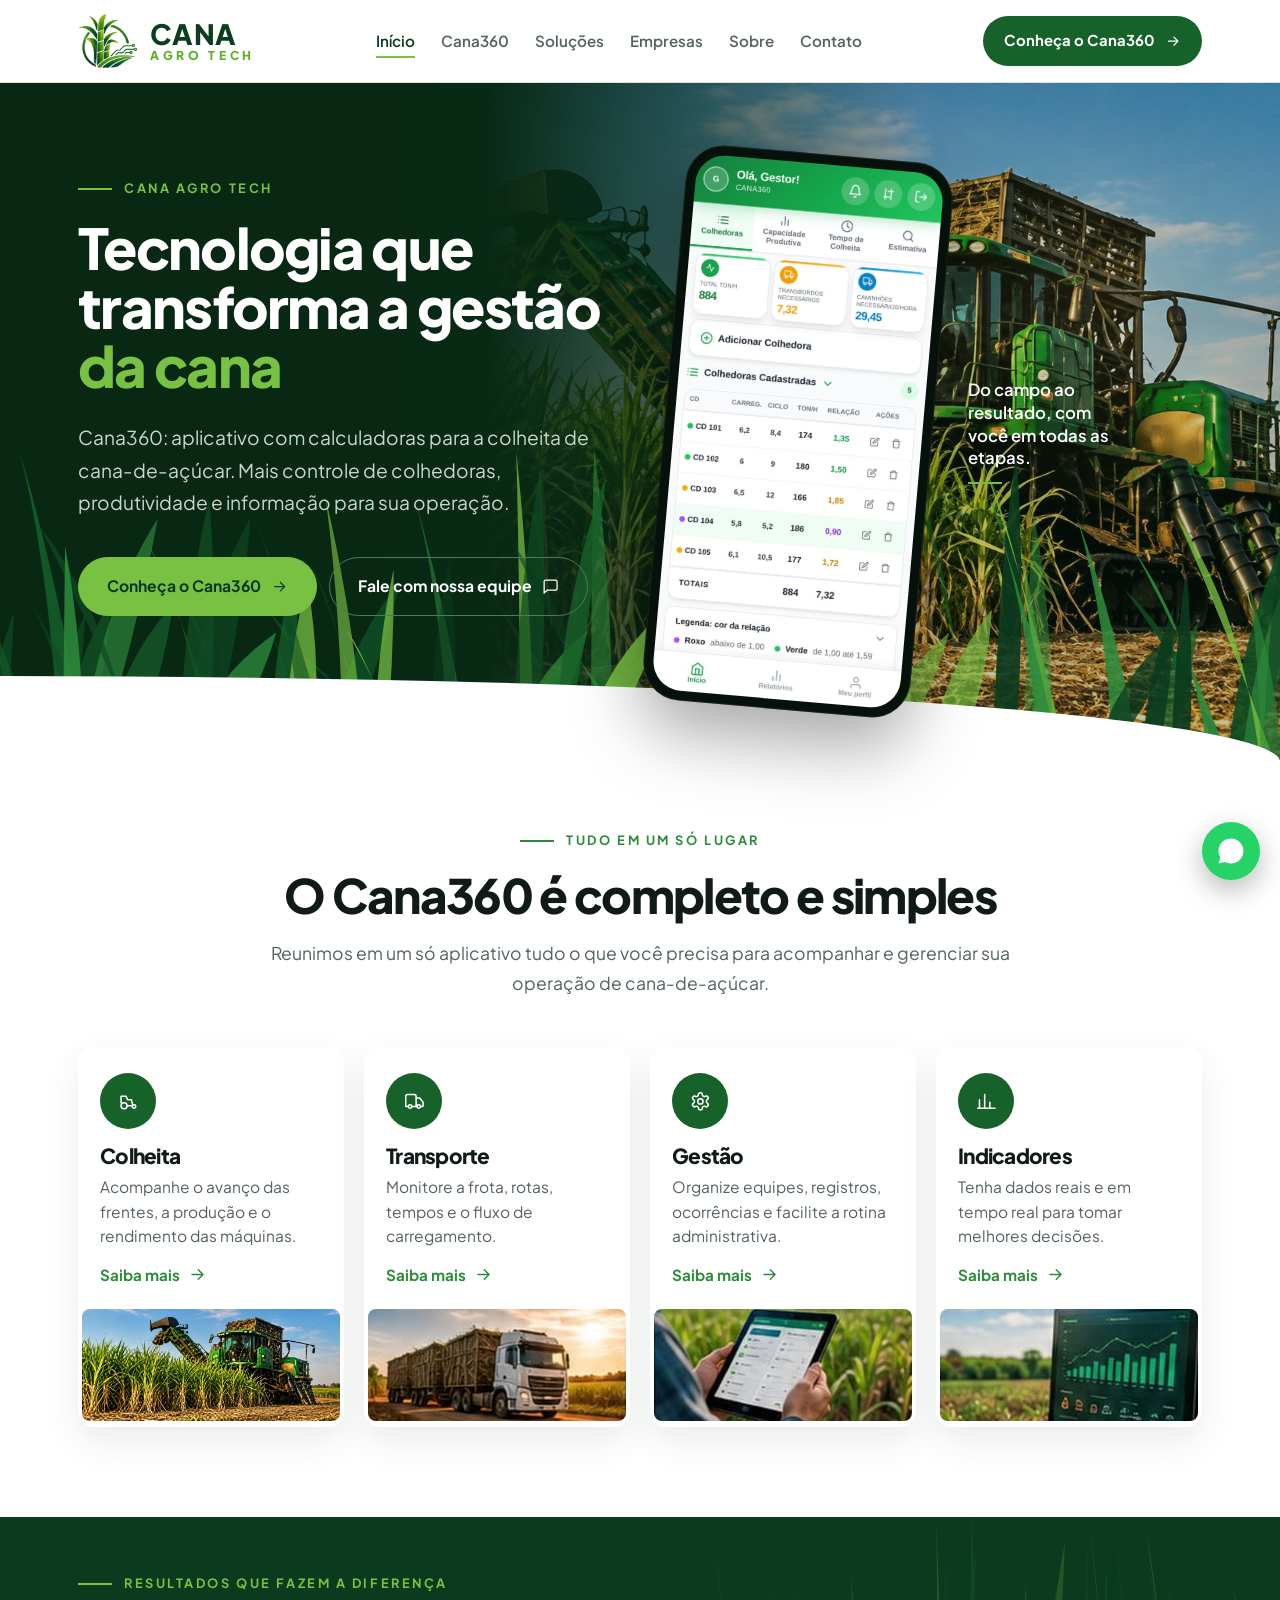
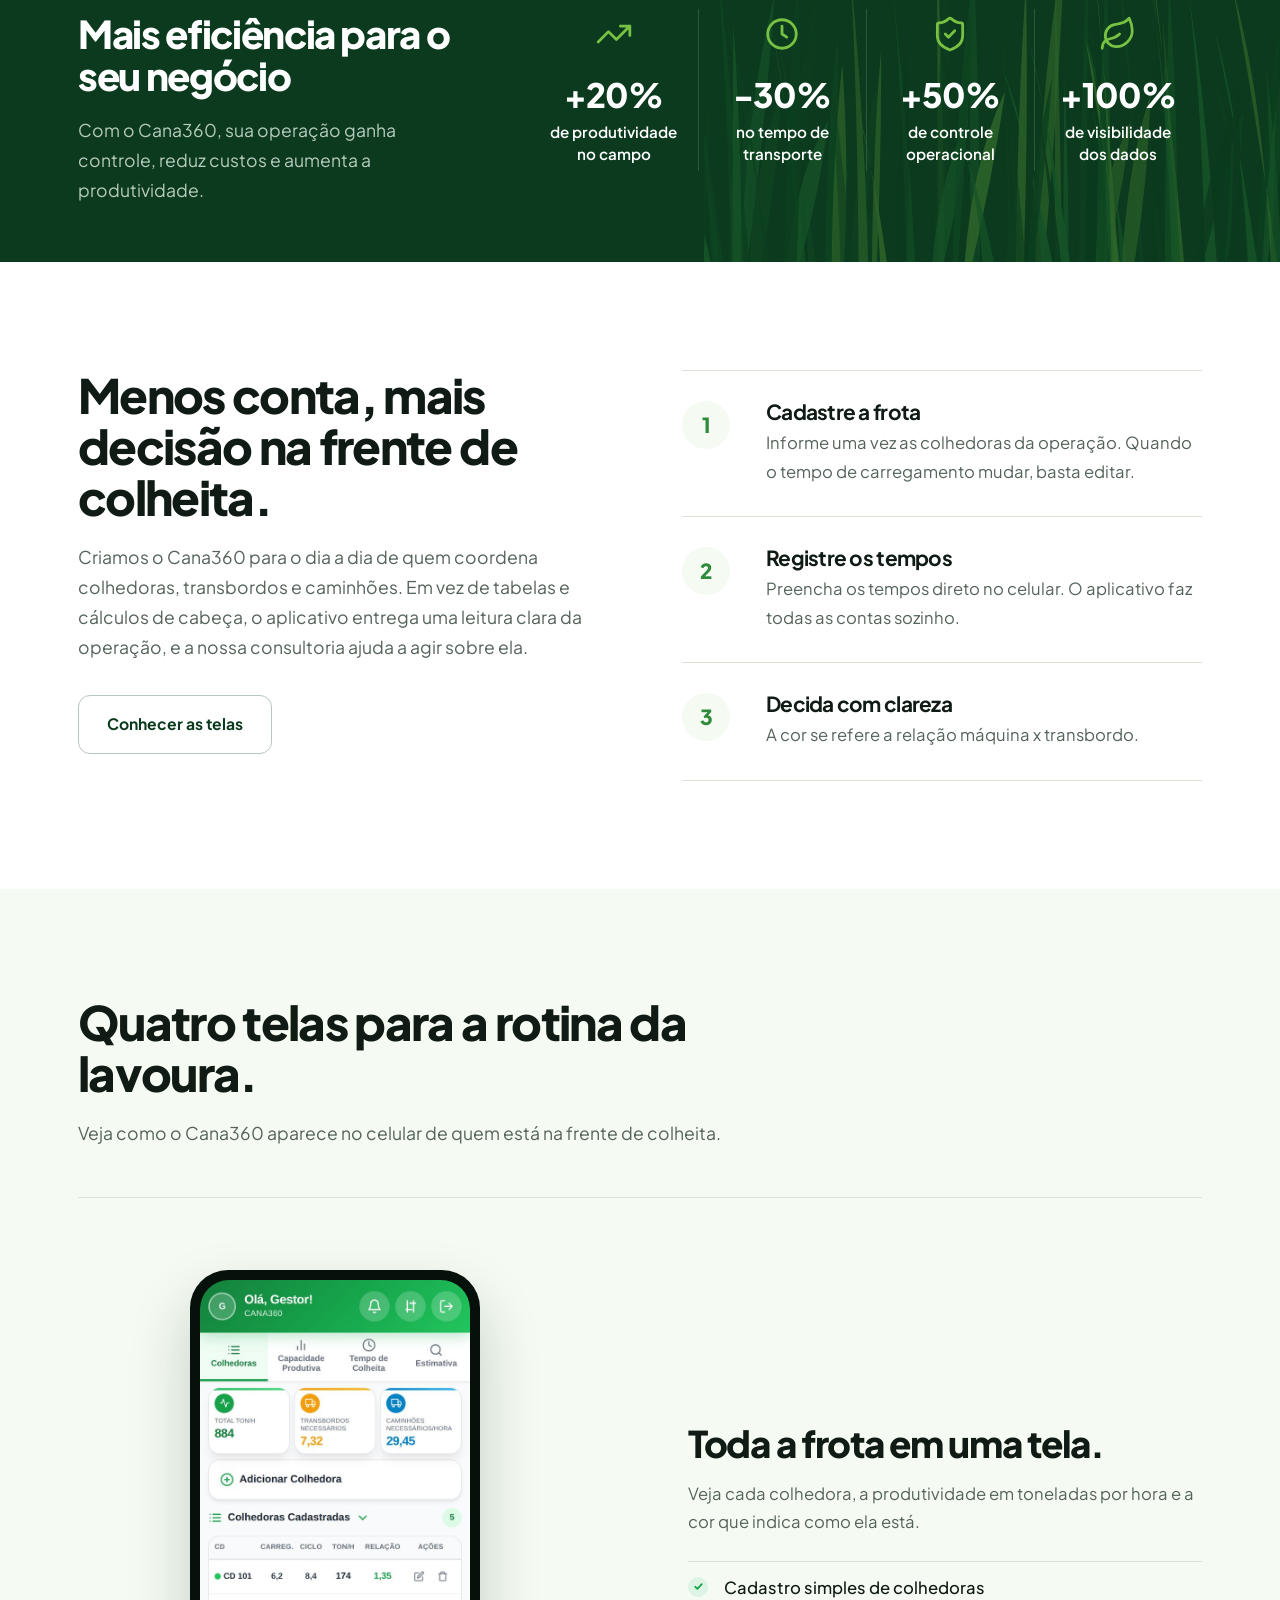
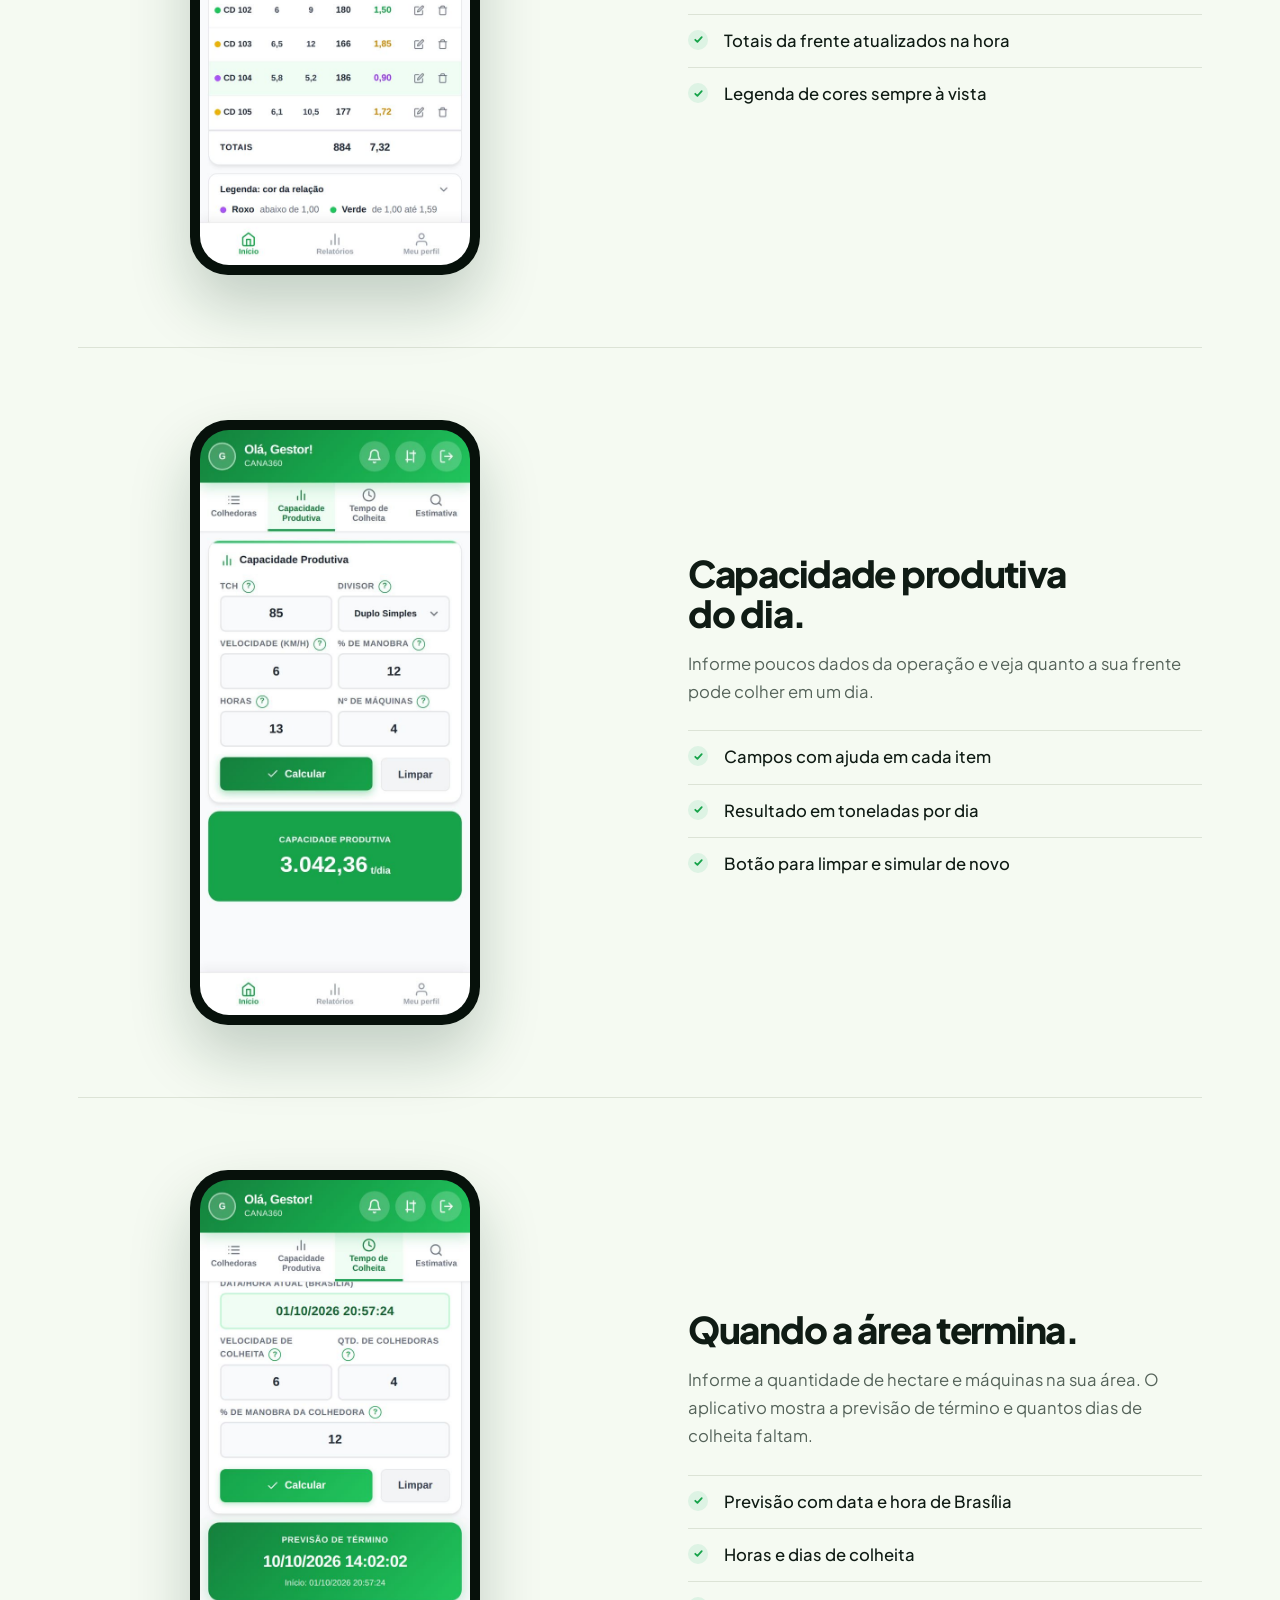
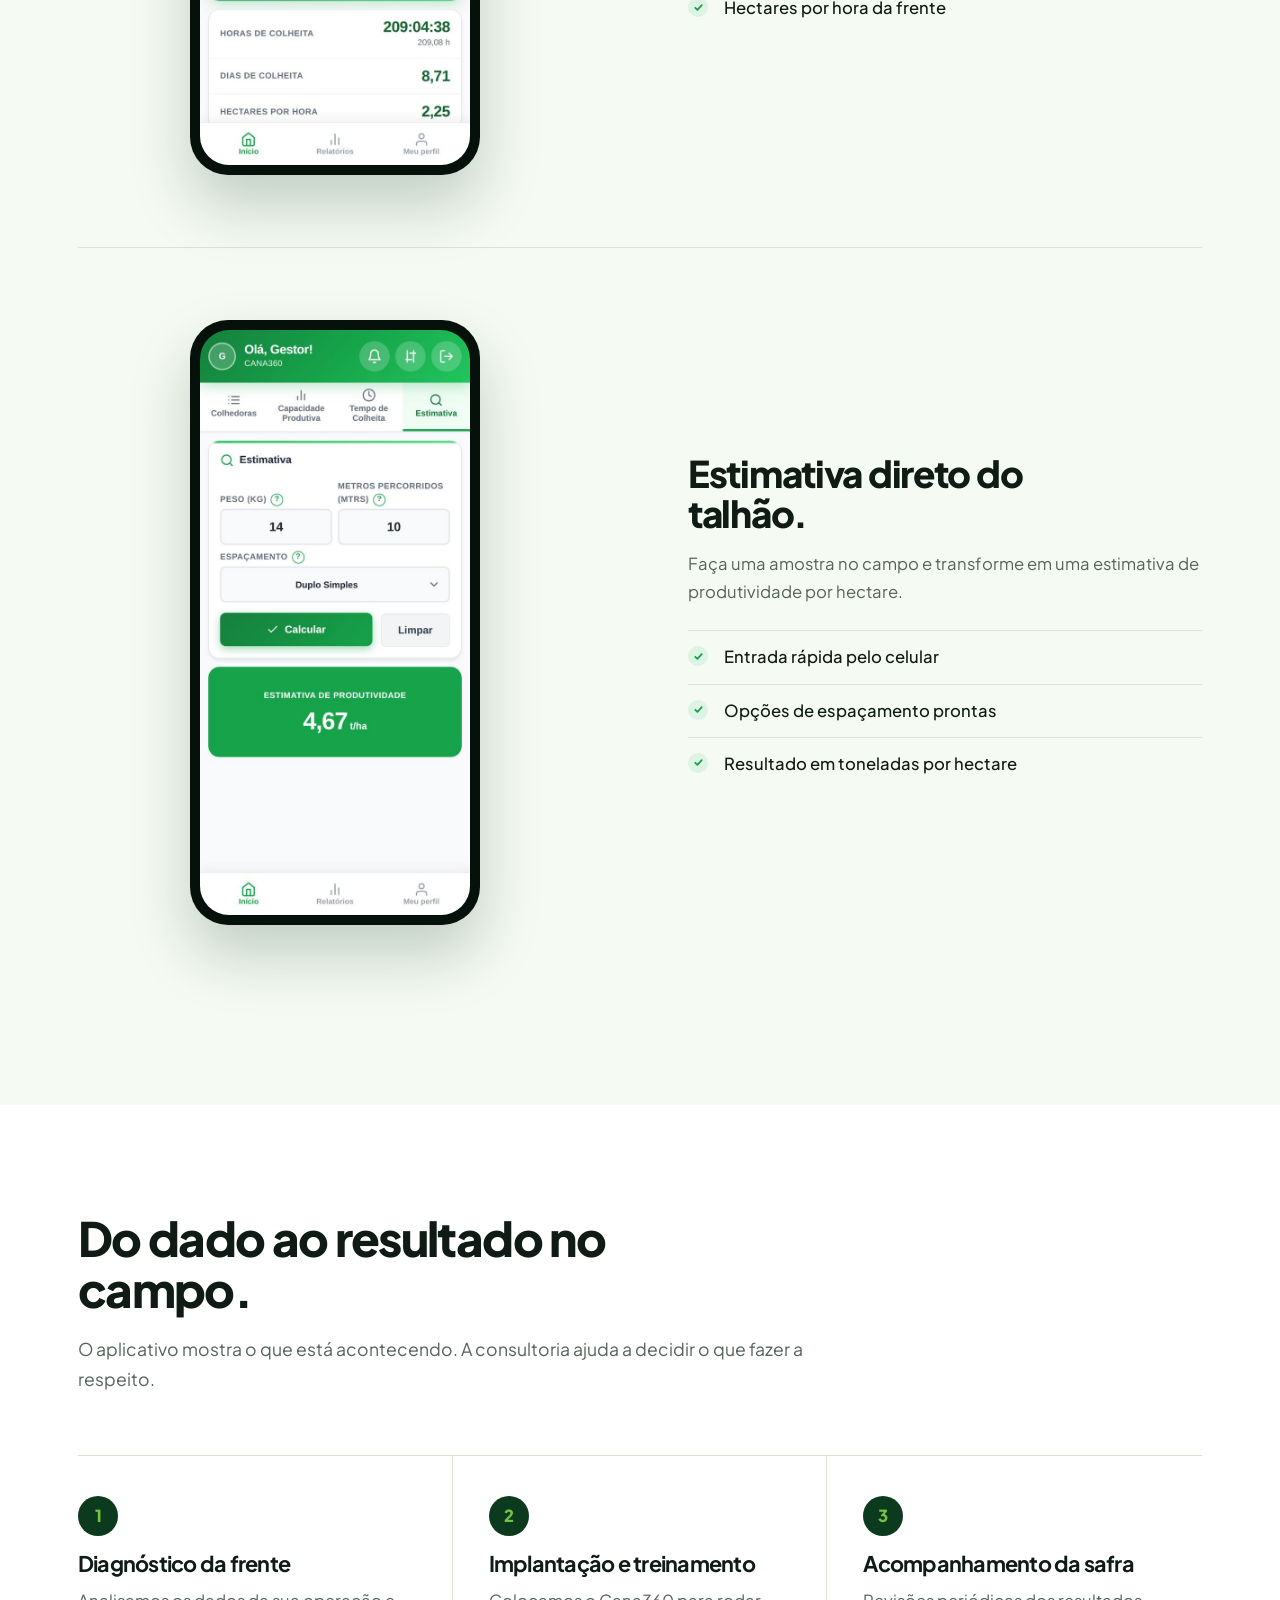
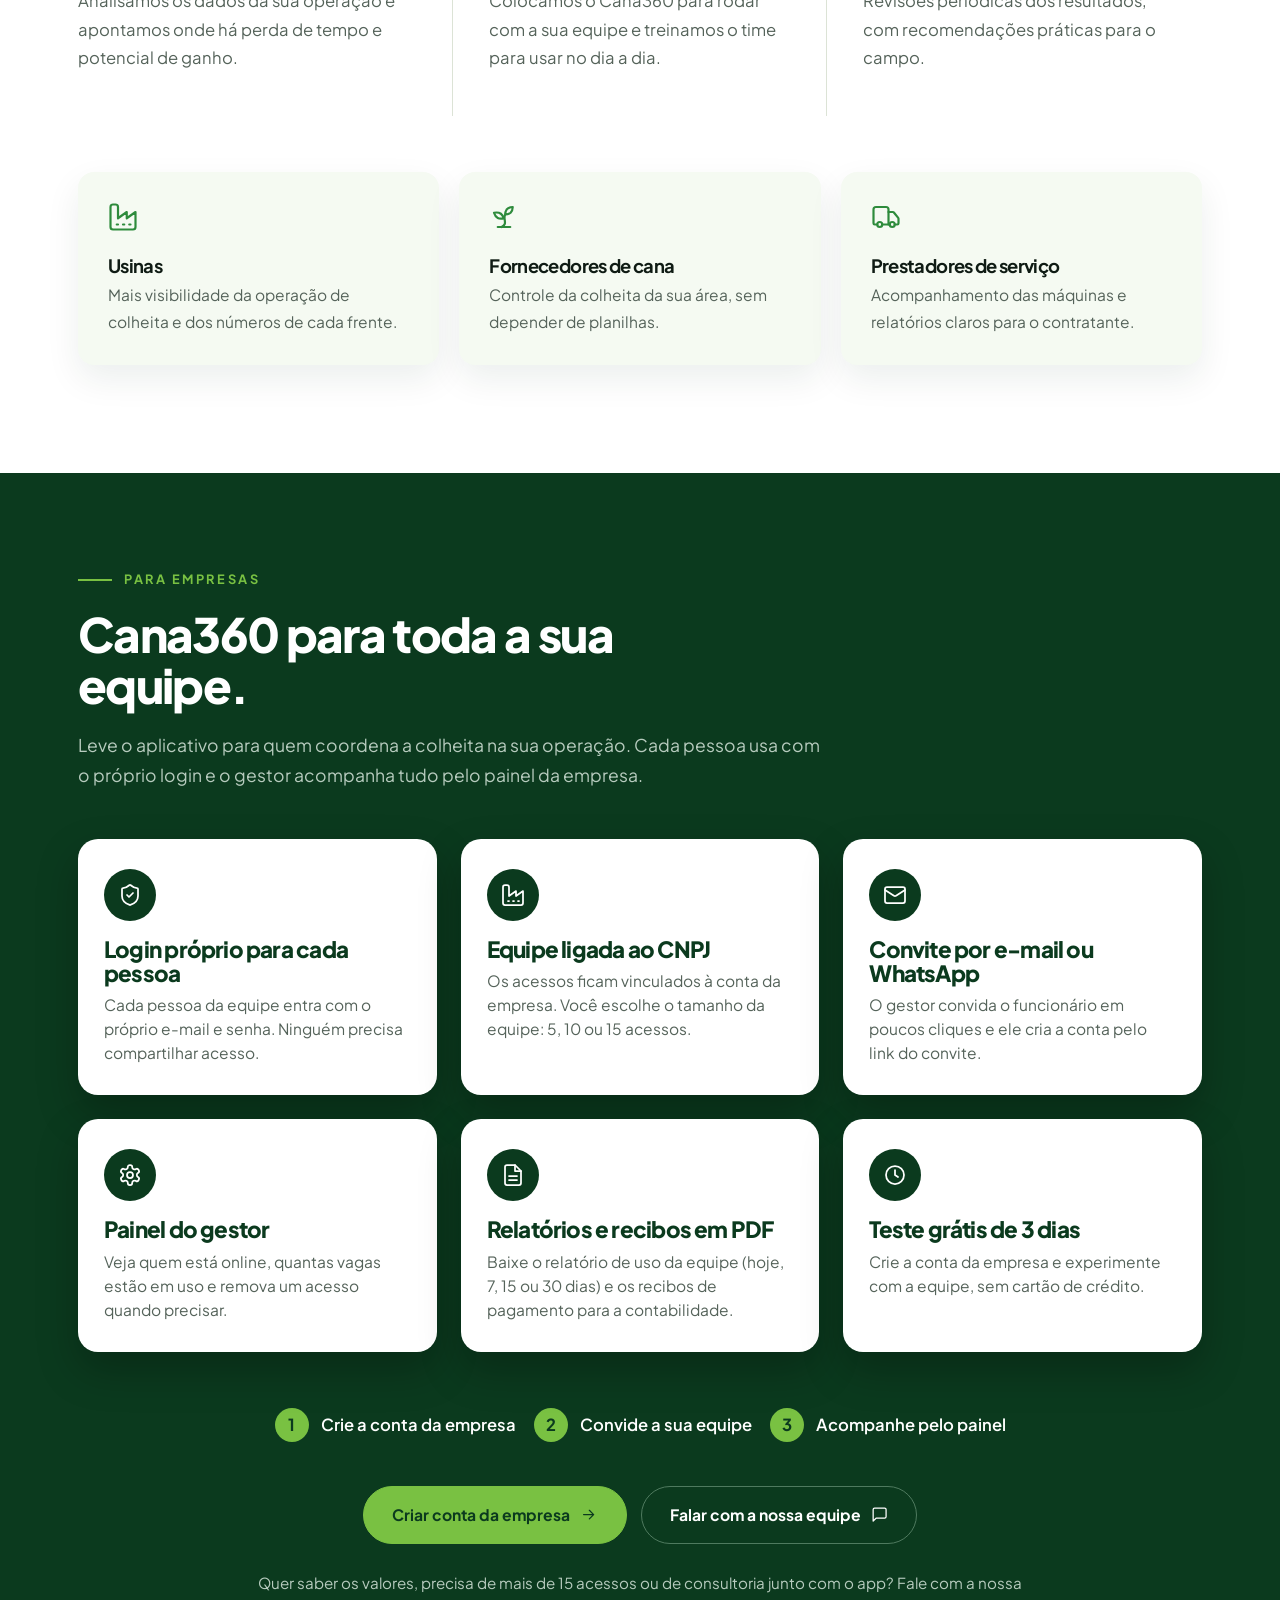
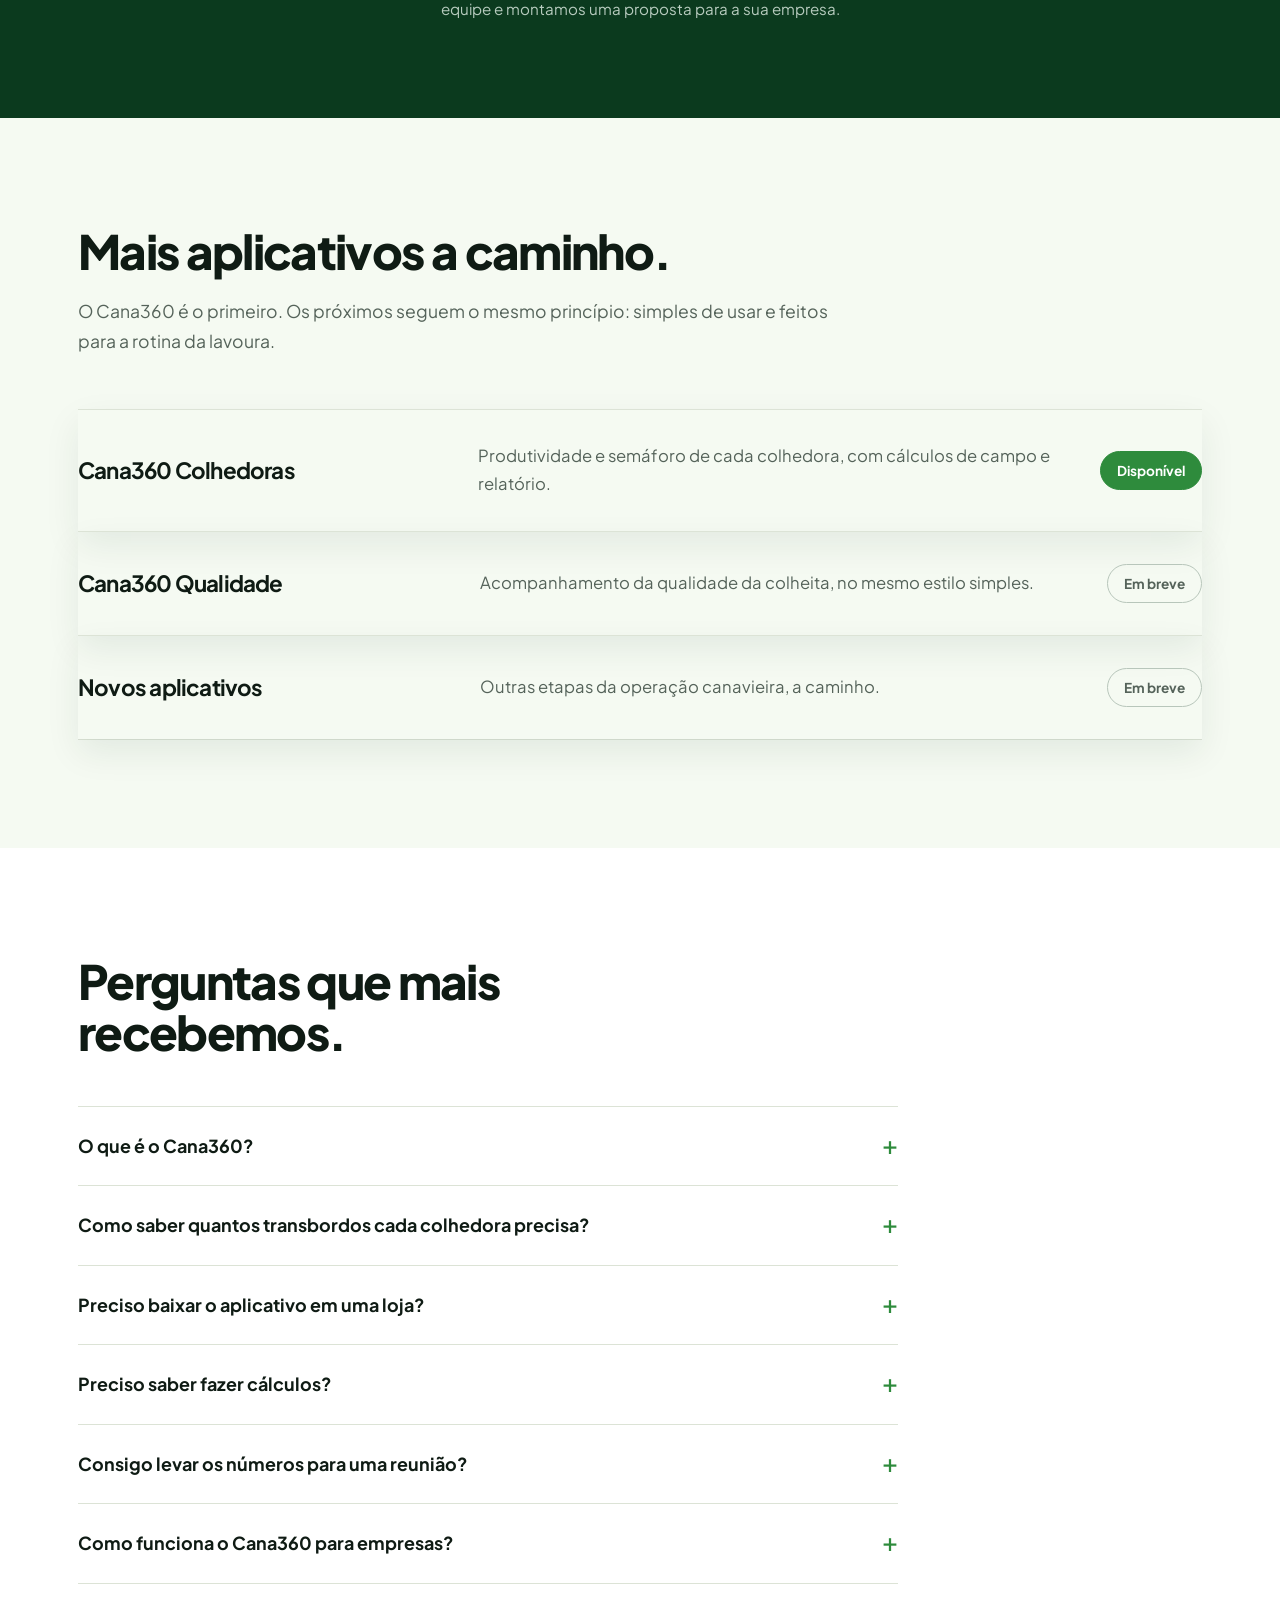
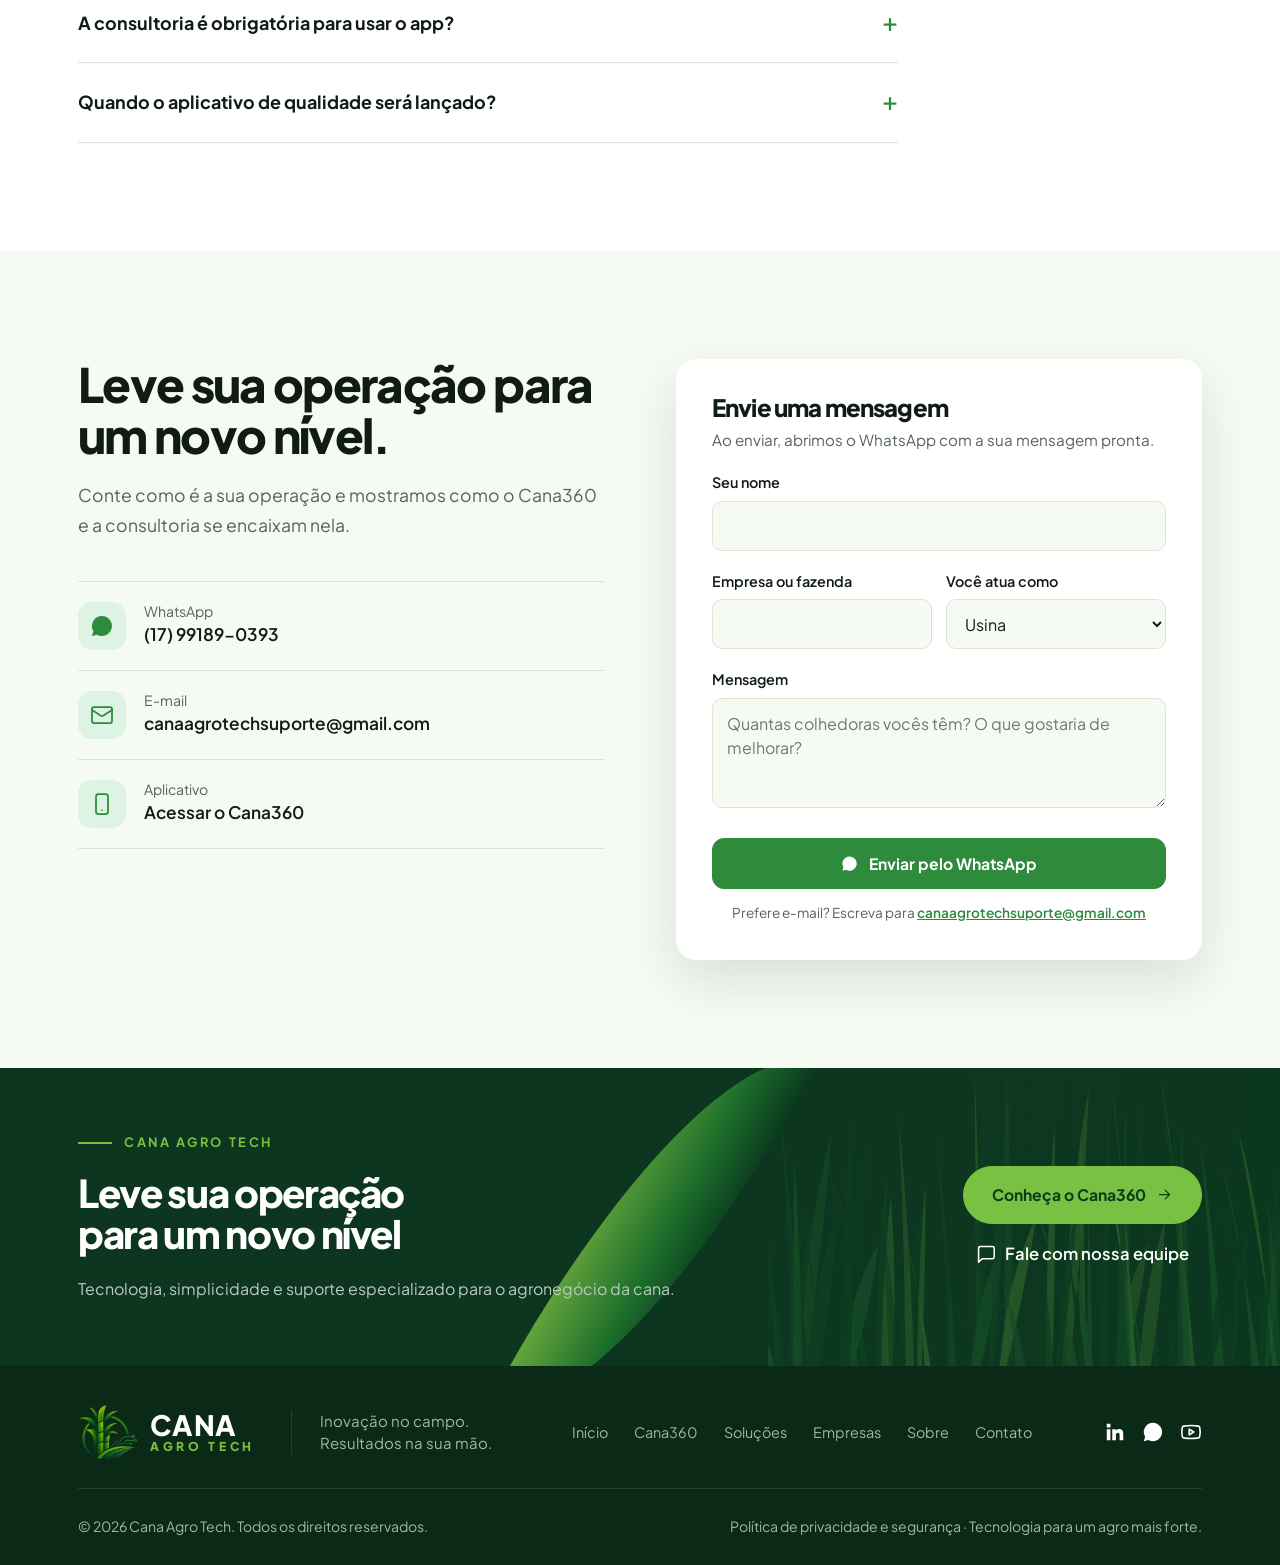
==== index.html @ ccc93f55 "new items" ====
<!DOCTYPE html>
<html lang="pt-BR">
<head>
<meta charset="utf-8">
<meta name="viewport" content="width=device-width, initial-scale=1">
<title>Cana360: aplicativo para colheita de cana-de-açúcar | Cana Agro Tech</title>
<meta name="description" content="Cana360: aplicativo com calculadoras para a colheita de cana-de-açúcar. Controle colhedoras, transbordos e capacidade produtiva direto no celular.">
<meta name="robots" content="index, follow, max-image-preview:large">
<link rel="canonical" href="https://www.canaagrotech.com.br/">
<meta name="theme-color" content="#0D3520">
<meta property="og:type" content="website">
<meta property="og:url" content="https://www.canaagrotech.com.br/">
<meta property="og:locale" content="pt_BR">
<meta property="og:site_name" content="Cana Agro Tech">
<meta property="og:title" content="Cana360: aplicativo para colheita de cana-de-açúcar">
<meta property="og:description" content="Calculadoras e controle de colhedoras para a colheita de cana, direto no celular. Conheça o Cana360, da Cana Agro Tech.">
<meta property="og:image" content="https://www.canaagrotech.com.br/img/og-image.png">
<meta property="og:image:width" content="1200">
<meta property="og:image:height" content="630">
<meta property="og:image:alt" content="Cana Agro Tech: aplicativo Cana360 para colheita de cana-de-açúcar">
<meta name="twitter:card" content="summary_large_image">
<meta name="twitter:title" content="Cana360: aplicativo para colheita de cana-de-açúcar">
<meta name="twitter:description" content="Calculadoras e controle de colhedoras para a colheita de cana, direto no celular.">
<meta name="twitter:image" content="https://www.canaagrotech.com.br/img/og-image.png">
<link rel="icon" type="image/png" href="img/favicon.png">
<link rel="preconnect" href="https://fonts.googleapis.com">
<link rel="preconnect" href="https://fonts.gstatic.com" crossorigin>
<link href="https://fonts.googleapis.com/css2?family=Plus+Jakarta+Sans:wght@400;500;600;700;800&display=swap" rel="stylesheet">
<script type="application/ld+json">
{"@context":"https://schema.org","@type":"Organization","name":"Cana Agro Tech","url":"https://www.canaagrotech.com.br","logo":"https://www.canaagrotech.com.br/img/logo.png","description":"Aplicativos e consultoria para a colheita de cana-de-açúcar","email":"canaagrotechsuporte@gmail.com","telephone":"+55-17-99189-0393","contactPoint":{"@type":"ContactPoint","contactType":"customer support","telephone":"+55-17-99189-0393","email":"canaagrotechsuporte@gmail.com","availableLanguage":"Portuguese"}}
</script>
<script type="application/ld+json">
{"@context":"https://schema.org","@type":"WebSite","name":"Cana Agro Tech","url":"https://www.canaagrotech.com.br/","inLanguage":"pt-BR"}
</script>
<script type="application/ld+json">
{"@context":"https://schema.org","@type":"SoftwareApplication","name":"Cana360","applicationCategory":"BusinessApplication","operatingSystem":"Web, Android, iOS","url":"https://app.canaagrotech.com.br","description":"Aplicativo com calculadoras para a colheita de cana-de-açúcar: produtividade das colhedoras, transbordos, capacidade produtiva e estimativa de produtividade.","inLanguage":"pt-BR","publisher":{"@type":"Organization","name":"Cana Agro Tech","url":"https://www.canaagrotech.com.br/"}}
</script>
<script type="application/ld+json">
{"@context":"https://schema.org","@type":"FAQPage","mainEntity":[{"@type":"Question","name":"O que é o Cana360?","acceptedAnswer":{"@type":"Answer","text":"É um aplicativo da Cana Agro Tech com calculadoras para a colheita de cana-de-açúcar: produtividade das colhedoras em toneladas por hora, transbordos necessários, caminhões por hora, capacidade produtiva, previsão de término da colheita e estimativa de produtividade por hectare."}},{"@type":"Question","name":"Como saber quantos transbordos cada colhedora precisa?","acceptedAnswer":{"@type":"Answer","text":"No Cana360 você informa o tempo de carregamento e o ciclo de cada colhedora. O aplicativo calcula a relação entre eles e mostra quantos transbordos a frente precisa."}},{"@type":"Question","name":"Preciso baixar o aplicativo em uma loja?","acceptedAnswer":{"@type":"Answer","text":"Não. O Cana360 abre pelo link no celular e pode ser instalado na tela inicial, como qualquer aplicativo."}},{"@type":"Question","name":"Preciso saber fazer cálculos?","acceptedAnswer":{"@type":"Answer","text":"Não. Você informa os tempos e dados da operação e o aplicativo entrega o resultado pronto."}},{"@type":"Question","name":"Consigo levar os números para uma reunião?","acceptedAnswer":{"@type":"Answer","text":"Sim. O aplicativo gera um relatório em PDF com o resumo das colhedoras."}},{"@type":"Question","name":"Como funciona o Cana360 para empresas?","acceptedAnswer":{"@type":"Answer","text":"A empresa cria uma conta com CNPJ, convida a equipe por e-mail ou WhatsApp e cada pessoa entra com o próprio login. O gestor acompanha os acessos e o tempo de uso pelo painel e baixa relatórios em PDF. Fale com a nossa equipe para saber os valores."}},{"@type":"Question","name":"A consultoria é obrigatória para usar o app?","acceptedAnswer":{"@type":"Answer","text":"Não. Você pode usar o aplicativo sozinho. A consultoria é para quem quer apoio na implantação e na análise dos resultados."}},{"@type":"Question","name":"Quando o aplicativo de qualidade será lançado?","acceptedAnswer":{"@type":"Answer","text":"Ele está em desenvolvimento. Fale com a gente para ser avisado quando estiver disponível."}}]}
</script>
<link rel="stylesheet" href="css/style.css">
</head>
<body>

<svg width="0" height="0" style="position:absolute" aria-hidden="true">
  <symbol id="i-zap" viewBox="0 0 24 24"><path d="M17.5 14.4c-.3-.1-1.7-.8-2-.9-.3-.1-.5-.1-.7.1-.2.3-.8.9-.9 1.1-.2.2-.3.2-.6.1-1.7-.8-2.8-1.5-3.9-3.4-.3-.5.3-.5.9-1.6.1-.2 0-.4 0-.5l-.9-2.1c-.2-.6-.5-.5-.7-.5h-.6c-.2 0-.5.1-.8.4-.3.3-1.1 1.1-1.1 2.6s1.1 3 1.3 3.2c.2.2 2.2 3.4 5.3 4.7 2 .8 2.7.9 3.7.7.6-.1 1.7-.7 2-1.4.2-.7.2-1.3.2-1.4-.1-.2-.3-.3-.6-.4zM12 2a10 10 0 0 0-8.6 15.1L2 22l5-1.3A10 10 0 1 0 12 2z"/></symbol>
  <symbol id="i-mail" viewBox="0 0 24 24"><rect x="2" y="4" width="20" height="16" rx="2"/><path d="m22 7-8.97 5.7a1.94 1.94 0 0 1-2.06 0L2 7"/></symbol>
  <symbol id="i-phone" viewBox="0 0 24 24"><rect x="6" y="2" width="12" height="20" rx="2.5"/><path d="M12 18h.01"/></symbol>
  <symbol id="i-calc" viewBox="0 0 24 24"><rect x="5" y="2" width="14" height="20" rx="2"/><path d="M8 6h8M8 10h.01M12 10h.01M16 10h.01M8 14h.01M12 14h.01M16 14h.01M8 18h.01M12 18h.01M16 18h.01"/></symbol>
  <symbol id="i-file" viewBox="0 0 24 24"><path d="M14 2H6a2 2 0 0 0-2 2v16a2 2 0 0 0 2 2h12a2 2 0 0 0 2-2V8z"/><path d="M14 2v6h6M8 13h8M8 17h8"/></symbol>
  <symbol id="i-link" viewBox="0 0 24 24"><path d="M10 13a5 5 0 0 0 7.54.54l3-3a5 5 0 0 0-7.07-7.07l-1.72 1.71"/><path d="M14 11a5 5 0 0 0-7.54-.54l-3 3a5 5 0 0 0 7.07 7.07l1.71-1.71"/></symbol>
  <symbol id="i-factory" viewBox="0 0 24 24"><path d="M2 20a2 2 0 0 0 2 2h16a2 2 0 0 0 2-2V8l-7 5V8l-7 5V4a2 2 0 0 0-2-2H4a2 2 0 0 0-2 2Z"/><path d="M17 18h1M12 18h1M7 18h1"/></symbol>
  <symbol id="i-sprout" viewBox="0 0 24 24"><path d="M7 20h10M10 20c5.5-2.5.8-6.4 3-10"/><path d="M9.5 9.4c1.1.8 1.8 2.2 2.3 3.7-2 .4-3.5.4-4.8-.3-1.2-.6-2.3-1.9-3-4.2 2.8-.5 4.4 0 5.5.8z"/><path d="M14.1 6a7 7 0 0 0-1.1 4c1.9-.1 3.3-.6 4.3-1.4 1-1 1.6-2.3 1.7-4.6-2.7.1-4 1-4.9 2z"/></symbol>
  <symbol id="i-truck" viewBox="0 0 24 24"><path d="M14 18V6a2 2 0 0 0-2-2H4a2 2 0 0 0-2 2v11a1 1 0 0 0 1 1h2"/><path d="M15 18H9"/><path d="M19 18h2a1 1 0 0 0 1-1v-3.65a1 1 0 0 0-.22-.62l-3.48-4.35A1 1 0 0 0 17.52 8H14"/><circle cx="17" cy="18" r="2"/><circle cx="7" cy="18" r="2"/></symbol>
  <symbol id="i-menu" viewBox="0 0 24 24"><path d="M4 7h16M4 12h16M4 17h16"/></symbol>
<symbol id="i-arrow" viewBox="0 0 24 24"><path d="M5 12h14M13 6l6 6-6 6"/></symbol><symbol id="i-clock" viewBox="0 0 24 24"><circle cx="12" cy="12" r="9"/><path d="M12 7v5l3 2"/></symbol>
<symbol id="i-tr" viewBox="0 0 24 24"><path d="M22 7l-8.5 8.5-5-5L2 17M16 7h6v6"/></symbol><symbol id="i-sh" viewBox="0 0 24 24"><path d="M20 13c0 5-3.5 7.5-7.66 8.95a1 1 0 0 1-.67-.01C7.5 20.5 4 18 4 13V6a1 1 0 0 1 1-1c2 0 4.5-1.2 6.24-2.72a1.17 1.17 0 0 1 1.52 0C14.51 3.81 17 5 19 5a1 1 0 0 1 1 1z"/><path d="m9 12 2 2 4-4"/></symbol><symbol id="i-lf" viewBox="0 0 24 24"><path d="M11 20A7 7 0 0 1 9.8 6.1C15.5 5 17 4.48 19 2c1 2 2 4.18 2 8 0 5.5-4.78 10-10 10z"/><path d="M2 21c0-3 1.85-5.36 5.08-6C9.5 14.52 12 13 13 12"/></symbol><symbol id="i-ch" viewBox="0 0 24 24"><path d="M21 15a2 2 0 0 1-2 2H7l-4 4V5a2 2 0 0 1 2-2h14a2 2 0 0 1 2 2z"/></symbol><symbol id="i-gear" viewBox="0 0 24 24"><circle cx="12" cy="12" r="3"/><path d="M12.22 2h-.44a2 2 0 0 0-2 2v.18a2 2 0 0 1-1 1.73l-.43.25a2 2 0 0 1-2 0l-.15-.08a2 2 0 0 0-2.73.73l-.22.38a2 2 0 0 0 .73 2.73l.15.1a2 2 0 0 1 1 1.72v.51a2 2 0 0 1-1 1.74l-.15.09a2 2 0 0 0-.73 2.73l.22.38a2 2 0 0 0 2.73.73l.15-.08a2 2 0 0 1 2 0l.43.25a2 2 0 0 1 1 1.73V20a2 2 0 0 0 2 2h.44a2 2 0 0 0 2-2v-.18a2 2 0 0 1 1-1.73l.43-.25a2 2 0 0 1 2 0l.15.08a2 2 0 0 0 2.73-.73l.22-.39a2 2 0 0 0-.73-2.73l-.15-.08a2 2 0 0 1-1-1.74v-.5a2 2 0 0 1 1-1.74l.15-.09a2 2 0 0 0 .73-2.73l-.22-.38a2 2 0 0 0-2.73-.73l-.15.08a2 2 0 0 1-2 0l-.43-.25a2 2 0 0 1-1-1.73V4a2 2 0 0 0-2-2z"/></symbol><symbol id="i-bars" viewBox="0 0 24 24"><path d="M4 20V10M10 20V4M16 20v-7M22 20H2"/></symbol><symbol id="i-tractor" viewBox="0 0 24 24"><circle cx="7" cy="17" r="3.5"/><circle cx="18.5" cy="18" r="2"/><path d="M3.5 13.5V6h6l1.5 4h4.5l1.5 6.5M10.5 17H16"/></symbol><symbol id="i-in" viewBox="0 0 24 24"><path d="M3 3h4v4H3zM3 9h4v12H3zM9 9h4v1.7c.8-1.3 2-2 3.6-2 3 0 4.4 1.9 4.4 5.2V21h-4v-6c0-1.4-.5-2.3-1.7-2.3S13 13.6 13 15v6H9z"/></symbol><symbol id="i-yt" viewBox="0 0 24 24"><path d="M2.5 17a24.12 24.12 0 0 1 0-10 2 2 0 0 1 1.4-1.4 49.56 49.56 0 0 1 16.2 0A2 2 0 0 1 21.5 7a24.12 24.12 0 0 1 0 10 2 2 0 0 1-1.4 1.4 49.55 49.55 0 0 1-16.2 0A2 2 0 0 1 2.5 17"/><path d="m10 15 5-3-5-3z"/></symbol></svg>

<header class="topo">
  <div class="wrap nav">
    <a class="logo" href="#inicio" aria-label="Cana Agro Tech, voltar ao início">
      <img src="img/logo.png" alt="" width="46" height="46">
      <span class="nm"><b>CANA</b><small>AGRO TECH</small></span>
    </a>
    <ul id="menu"><li><a href="#inicio">Início</a></li><li><a href="#telas">Cana360</a></li><li><a href="#consultoria">Soluções</a></li><li><a href="#empresas">Empresas</a></li><li><a href="#sobre">Sobre</a></li><li><a href="#contato">Contato</a></li></ul>
    <div class="nav-acoes">
      <a class="btn pre sm pill" href="https://app.canaagrotech.com.br" target="_blank" rel="noopener">Conheça o Cana360<svg class="ico"><use href="#i-arrow"/></svg></a>
      <button class="menu-btn" id="menu-btn" type="button" aria-label="Abrir menu" aria-expanded="false" aria-controls="menu"><svg class="ico"><use href="#i-menu"/></svg></button>
    </div>
  </div>
</header>

<main id="inicio">
<section class="hero escura">
  <div class="hero-bg"></div>
  <div class="wrap hero-grid">
    <div>
      <p class="eyebrow">CANA AGRO TECH</p>
      <h1>Tecnologia que <br>transforma a gestão <br><em>da cana</em></h1>
      <p class="sub">Cana360: aplicativo com calculadoras para a colheita de cana-de-açúcar. Mais controle de colhedoras, produtividade e informação para sua operação.</p>
      <div class="botoes">
        <a class="btn pre pill" href="https://app.canaagrotech.com.br" target="_blank" rel="noopener">Conheça o Cana360<svg class="ico"><use href="#i-arrow"/></svg></a>
        <a class="btn vaz pill" href="https://wa.me/5517991890393?text=Ol%C3%A1!%20Quero%20conhecer%20a%20Cana%20Agro%20Tech." target="_blank" rel="noopener">Fale com nossa equipe<svg class="ico"><use href="#i-ch"/></svg></a>
      </div>
    </div>
    <div class="hero-img">
      <div class="cel"><div class="shot s-col" role="img" aria-label="Tela inicial do Cana360"></div></div>
      <p class="tag">Do campo ao resultado, com você em todas as etapas.</p>
    </div>
  </div>
</section>

<section class="centro">
  <div class="wrap">
    <p class="eyebrow dark">TUDO EM UM SÓ LUGAR</p>
    <h2>O Cana360 é completo e simples</h2>
    <p class="intro">Reunimos em um só aplicativo tudo o que você precisa para acompanhar e gerenciar sua operação de cana-de-açúcar.</p>
    <div class="cards4" id="solucoes"><a class="card" href="#telas"><span class="ic"><svg class="ico"><use href="#i-tractor"/></svg></span><h3>Colheita</h3><p>Acompanhe o avanço das frentes, a produção e o rendimento das máquinas.</p><span class="mais">Saiba mais<svg class="ico"><use href="#i-arrow"/></svg></span><i class="img f1"></i></a><a class="card" href="#telas"><span class="ic"><svg class="ico"><use href="#i-truck"/></svg></span><h3>Transporte</h3><p>Monitore a frota, rotas, tempos e o fluxo de carregamento.</p><span class="mais">Saiba mais<svg class="ico"><use href="#i-arrow"/></svg></span><i class="img f2"></i></a><a class="card" href="#telas"><span class="ic"><svg class="ico"><use href="#i-gear"/></svg></span><h3>Gestão</h3><p>Organize equipes, registros, ocorrências e facilite a rotina administrativa.</p><span class="mais">Saiba mais<svg class="ico"><use href="#i-arrow"/></svg></span><i class="img f3"></i></a><a class="card" href="#telas"><span class="ic"><svg class="ico"><use href="#i-bars"/></svg></span><h3>Indicadores</h3><p>Tenha dados reais e em tempo real para tomar melhores decisões.</p><span class="mais">Saiba mais<svg class="ico"><use href="#i-arrow"/></svg></span><i class="img f4"></i></a></div>
  </div>
</section>



<section class="band escura" id="resultados">
  <div class="wrap band-grid">
    <div><p class="eyebrow">RESULTADOS QUE FAZEM A DIFERENÇA</p><h2>Mais eficiência para o seu negócio</h2><p class="intro">Com o Cana360, sua operação ganha controle, reduz custos e aumenta a produtividade.</p></div>
    <ul class="fatos"><li><svg class="ico"><use href="#i-tr"/></svg><b>+20%</b><span>de produtividade no campo</span></li><li><svg class="ico"><use href="#i-clock"/></svg><b>-30%</b><span>no tempo de transporte</span></li><li><svg class="ico"><use href="#i-sh"/></svg><b>+50%</b><span>de controle operacional</span></li><li><svg class="ico"><use href="#i-lf"/></svg><b>+100%</b><span>de visibilidade dos dados</span></li></ul>
  </div>
</section>

<section id="sobre">
  <div class="wrap dois">
    <div>
      <h2>Menos conta, mais decisão na frente de colheita.</h2>
      <p class="intro">Criamos o Cana360 para o dia a dia de quem coordena colhedoras, transbordos e caminhões. Em vez de tabelas e cálculos de cabeça, o aplicativo entrega uma leitura clara da operação, e a nossa consultoria ajuda a agir sobre ela.</p>
      <div class="botoes"><a class="btn vaz" href="#telas">Conhecer as telas</a></div>
    </div>
    <ol class="passos">
      <li><div><h3>Cadastre a frota</h3><p>Informe uma vez as colhedoras da operação. Quando o tempo de carregamento mudar, basta editar.</p></div></li>
      <li><div><h3>Registre os tempos</h3><p>Preencha os tempos direto no celular. O aplicativo faz todas as contas sozinho.</p></div></li>
      <li><div><h3>Decida com clareza</h3><p>A cor se refere a relação máquina x transbordo.</p></div></li>
    </ol>
  </div>
</section>

<section id="telas" class="papel">
  <div class="wrap">
    <h2>Quatro telas para a rotina da lavoura.</h2>
    <p class="intro">Veja como o Cana360 aparece no celular de quem está na frente de colheita.</p>

    <div class="tela">
      <div class="cel"><div class="shot s-col" role="img" aria-label="Tela de colhedoras"></div></div>
      <div class="txt"><h3>Toda a frota em uma tela.</h3><p>Veja cada colhedora, a produtividade em toneladas por hora e a cor que indica como ela está.</p>
        <ul><li>Cadastro simples de colhedoras</li><li>Totais da frente atualizados na hora</li><li>Legenda de cores sempre à vista</li></ul></div>
    </div>
    <div class="tela inv">
      <div class="cel"><div class="shot s-cap" role="img" aria-label="Tela de capacidade produtiva"></div></div>
      <div class="txt"><h3>Capacidade produtiva do dia.</h3><p>Informe poucos dados da operação e veja quanto a sua frente pode colher em um dia.</p>
        <ul><li>Campos com ajuda em cada item</li><li>Resultado em toneladas por dia</li><li>Botão para limpar e simular de novo</li></ul></div>
    </div>
    <div class="tela">
      <div class="cel"><div class="shot s-tempo" role="img" aria-label="Tela de tempo de colheita"></div></div>
      <div class="txt"><h3>Quando a área termina.</h3><p>Informe a quantidade de hectare e máquinas na sua área. O aplicativo mostra a previsão de término e quantos dias de colheita faltam.</p>
        <ul><li>Previsão com data e hora de Brasília</li><li>Horas e dias de colheita</li><li>Hectares por hora da frente</li></ul></div>
    </div>
    <div class="tela inv">
      <div class="cel"><div class="shot s-est" role="img" aria-label="Tela de estimativa de produtividade"></div></div>
      <div class="txt"><h3>Estimativa direto do talhão.</h3><p>Faça uma amostra no campo e transforme em uma estimativa de produtividade por hectare.</p>
        <ul><li>Entrada rápida pelo celular</li><li>Opções de espaçamento prontas</li><li>Resultado em toneladas por hectare</li></ul></div>
    </div>
  </div>
</section>

<section id="consultoria">
  <div class="wrap">
    <h2>Do dado ao resultado no campo.</h2>
    <p class="intro">O aplicativo mostra o que está acontecendo. A consultoria ajuda a decidir o que fazer a respeito.</p>
    <div class="servs">
      <div><span class="n">1</span><h3>Diagnóstico da frente</h3><p>Analisamos os dados da sua operação e apontamos onde há perda de tempo e potencial de ganho.</p></div>
      <div><span class="n">2</span><h3>Implantação e treinamento</h3><p>Colocamos o Cana360 para rodar com a sua equipe e treinamos o time para usar no dia a dia.</p></div>
      <div><span class="n">3</span><h3>Acompanhamento da safra</h3><p>Revisões periódicas dos resultados, com recomendações práticas para o campo.</p></div>
    </div>
    <div class="publico">
      <div><svg class="ico"><use href="#i-factory"/></svg><h4>Usinas</h4><p>Mais visibilidade da operação de colheita e dos números de cada frente.</p></div>
      <div><svg class="ico"><use href="#i-sprout"/></svg><h4>Fornecedores de cana</h4><p>Controle da colheita da sua área, sem depender de planilhas.</p></div>
      <div><svg class="ico"><use href="#i-truck"/></svg><h4>Prestadores de serviço</h4><p>Acompanhamento das máquinas e relatórios claros para o contratante.</p></div>
    </div>
  </div>
</section>

<!-- Fotos: coloque seus arquivos em img/campo-1.jpg, img/campo-2.jpg e img/campo-3.jpg. A faixa só aparece quando houver imagem. -->
<section id="empresas" class="escura">
  <div class="wrap">
    <p class="eyebrow">PARA EMPRESAS</p>
    <h2>Cana360 para toda a sua equipe.</h2>
    <p class="intro">Leve o aplicativo para quem coordena a colheita na sua operação. Cada pessoa usa com o próprio login e o gestor acompanha tudo pelo painel da empresa.</p>
    <div class="emp-grid">
      <article class="emp-card"><span class="ic"><svg class="ico"><use href="#i-sh"/></svg></span><h3>Login próprio para cada pessoa</h3><p class="d">Cada pessoa da equipe entra com o próprio e-mail e senha. Ninguém precisa compartilhar acesso.</p></article>
      <article class="emp-card"><span class="ic"><svg class="ico"><use href="#i-factory"/></svg></span><h3>Equipe ligada ao CNPJ</h3><p class="d">Os acessos ficam vinculados à conta da empresa. Você escolhe o tamanho da equipe: 5, 10 ou 15 acessos.</p></article>
      <article class="emp-card"><span class="ic"><svg class="ico"><use href="#i-mail"/></svg></span><h3>Convite por e-mail ou WhatsApp</h3><p class="d">O gestor convida o funcionário em poucos cliques e ele cria a conta pelo link do convite.</p></article>
      <article class="emp-card"><span class="ic"><svg class="ico"><use href="#i-gear"/></svg></span><h3>Painel do gestor</h3><p class="d">Veja quem está online, quantas vagas estão em uso e remova um acesso quando precisar.</p></article>
      <article class="emp-card"><span class="ic"><svg class="ico"><use href="#i-file"/></svg></span><h3>Relatórios e recibos em PDF</h3><p class="d">Baixe o relatório de uso da equipe (hoje, 7, 15 ou 30 dias) e os recibos de pagamento para a contabilidade.</p></article>
      <article class="emp-card"><span class="ic"><svg class="ico"><use href="#i-clock"/></svg></span><h3>Teste grátis de 3 dias</h3><p class="d">Crie a conta da empresa e experimente com a equipe, sem cartão de crédito.</p></article>
    </div>
    <ol class="emp-passos"><li><b>1</b>Crie a conta da empresa</li><li><b>2</b>Convide a sua equipe</li><li><b>3</b>Acompanhe pelo painel</li></ol>
    <div class="emp-ctas">
      <a class="btn pre pill" href="https://app.canaagrotech.com.br/empresa-cadastro.html" target="_blank" rel="noopener">Criar conta da empresa<svg class="ico"><use href="#i-arrow"/></svg></a>
      <a class="btn vaz pill" href="https://wa.me/5517991890393?text=Ol%C3%A1!%20Quero%20conhecer%20o%20Cana360%20para%20a%20minha%20empresa." target="_blank" rel="noopener">Falar com a nossa equipe<svg class="ico"><use href="#i-ch"/></svg></a>
    </div>
    <p class="emp-nota">Quer saber os valores, precisa de mais de 15 acessos ou de consultoria junto com o app? Fale com a nossa equipe e montamos uma proposta para a sua empresa.</p>
  </div>
</section>

<section id="fotos" hidden>
  <div class="wrap grade">
    <img data-src="img/campo-1.jpg" alt="Equipe usando o Cana360 no campo" hidden>
    <img data-src="img/campo-2.jpg" alt="Líder de frente acompanhando a colheita pelo celular" hidden>
    <img data-src="img/campo-3.jpg" alt="Reunião de acompanhamento da safra" hidden>
  </div>
</section>

<section id="apps" class="papel">
  <div class="wrap">
    <h2>Mais aplicativos a caminho.</h2>
    <p class="intro">O Cana360 é o primeiro. Os próximos seguem o mesmo princípio: simples de usar e feitos para a rotina da lavoura.</p>
    <div class="familia">
      <div class="app"><h3>Cana360 Colhedoras</h3><p>Produtividade e semáforo de cada colhedora, com cálculos de campo e relatório.</p><a class="selo on" href="https://app.canaagrotech.com.br" target="_blank" rel="noopener">Disponível</a></div>
      <div class="app"><h3>Cana360 Qualidade</h3><p>Acompanhamento da qualidade da colheita, no mesmo estilo simples.</p><span class="selo">Em breve</span></div>
      <div class="app"><h3>Novos aplicativos</h3><p>Outras etapas da operação canavieira, a caminho.</p><span class="selo">Em breve</span></div>
    </div>
  </div>
</section>

<section id="duvidas">
  <div class="wrap">
    <h2>Perguntas que mais recebemos.</h2>
    <div class="faq">
      <details><summary>O que é o Cana360?</summary><p>É um aplicativo da Cana Agro Tech com calculadoras para a colheita de cana-de-açúcar: produtividade das colhedoras em toneladas por hora, transbordos necessários, caminhões por hora, capacidade produtiva, previsão de término da colheita e estimativa de produtividade por hectare.</p></details>
      <details><summary>Como saber quantos transbordos cada colhedora precisa?</summary><p>No Cana360 você informa o tempo de carregamento e o ciclo de cada colhedora. O aplicativo calcula a relação entre eles e mostra quantos transbordos a frente precisa.</p></details>
      <details><summary>Preciso baixar o aplicativo em uma loja?</summary><p>Não. O Cana360 abre pelo link no celular e pode ser instalado na tela inicial, como qualquer aplicativo.</p></details>
      <details><summary>Preciso saber fazer cálculos?</summary><p>Não. Você informa os tempos e dados da operação e o aplicativo entrega o resultado pronto.</p></details>
      <details><summary>Consigo levar os números para uma reunião?</summary><p>Sim. O aplicativo gera um relatório em PDF com o resumo das colhedoras.</p></details>
      <details><summary>Como funciona o Cana360 para empresas?</summary><p>A empresa cria uma conta com CNPJ, convida a equipe por e-mail ou WhatsApp e cada pessoa entra com o próprio login. O gestor acompanha os acessos e o tempo de uso pelo painel e baixa relatórios em PDF. Fale com a nossa equipe para saber os valores.</p></details>
      <details><summary>A consultoria é obrigatória para usar o app?</summary><p>Não. Você pode usar o aplicativo sozinho. A consultoria é para quem quer apoio na implantação e na análise dos resultados.</p></details>
      <details><summary>Quando o aplicativo de qualidade será lançado?</summary><p>Ele está em desenvolvimento. Fale com a gente para ser avisado quando estiver disponível.</p></details>
    </div>
  </div>
</section>

<section id="mensagem" class="papel">
  <div class="wrap contato-grid">
    <div>
      <h2>Leve sua operação para um novo nível.</h2>
      <p class="intro">Conte como é a sua operação e mostramos como o Cana360 e a consultoria se encaixam nela.</p>
      <ul class="canais">
        <li><a href="https://wa.me/5517991890393?text=Ol%C3%A1!%20Quero%20conhecer%20a%20Cana%20Agro%20Tech." target="_blank" rel="noopener"><span class="ic"><svg class="ico cheio"><use href="#i-zap"/></svg></span><span><small>WhatsApp</small><b>(17) 99189-0393</b></span></a></li>
        <li><a href="mailto:canaagrotechsuporte@gmail.com"><span class="ic"><svg class="ico"><use href="#i-mail"/></svg></span><span><small>E-mail</small><b>canaagrotechsuporte@gmail.com</b></span></a></li>
        <li><a href="https://app.canaagrotech.com.br" target="_blank" rel="noopener"><span class="ic"><svg class="ico"><use href="#i-phone"/></svg></span><span><small>Aplicativo</small><b>Acessar o Cana360</b></span></a></li>
      </ul>
    </div>

    <form class="form" id="form-contato" action="#" novalidate>
      <h3>Envie uma mensagem</h3>
      <p class="ajuda">Ao enviar, abrimos o WhatsApp com a sua mensagem pronta.</p>
      <div class="campo"><label for="f-nome">Seu nome</label><input id="f-nome" name="nome" type="text" autocomplete="name" required></div>
      <div class="dupla">
        <div class="campo"><label for="f-empresa">Empresa ou fazenda</label><input id="f-empresa" name="empresa" type="text" autocomplete="organization"></div>
        <div class="campo"><label for="f-perfil">Você atua como</label>
          <select id="f-perfil" name="perfil">
            <option>Usina</option><option>Fornecedor de cana</option><option>Prestador de serviço</option><option>Outro</option>
          </select></div>
      </div>
      <div class="campo"><label for="f-msg">Mensagem</label><textarea id="f-msg" name="msg" placeholder="Quantas colhedoras vocês têm? O que gostaria de melhorar?"></textarea></div>
      <button class="btn pre" type="submit" style="background:var(--folha);color:#fff;border-color:var(--folha)"><svg class="ico cheio"><use href="#i-zap"/></svg>Enviar pelo WhatsApp</button>
      <p class="nota">Prefere e-mail? Escreva para <a href="mailto:canaagrotechsuporte@gmail.com" style="color:var(--folha);font-weight:600">canaagrotechsuporte@gmail.com</a></p>
    </form>
  </div>
</section>
<section class="cta escura" id="contato">
  <div class="wrap cta-grid">
    <div><p class="eyebrow">CANA AGRO TECH</p><h2>Leve sua operação<br>para um novo nível</h2><p class="intro">Tecnologia, simplicidade e suporte especializado para o agronegócio da cana.</p></div>
    <div class="cta-bt"><a class="btn pre pill" href="https://app.canaagrotech.com.br" target="_blank" rel="noopener">Conheça o Cana360<svg class="ico"><use href="#i-arrow"/></svg></a>
    <a class="lk" href="https://wa.me/5517991890393?text=Ol%C3%A1!%20Quero%20conhecer%20a%20Cana%20Agro%20Tech." target="_blank" rel="noopener"><svg class="ico"><use href="#i-ch"/></svg>Fale com nossa equipe</a></div>
  </div>
</section>
</main>

<footer>
  <div class="wrap">
    <div class="rodape">
      <a class="logo" href="#inicio"><img src="img/logo.png" alt="" width="46" height="46"><span class="nm"><b>CANA</b><small>AGRO TECH</small></span></a>
      <p class="tg">Inovação no campo. Resultados na sua mão.</p>
      <nav aria-label="Rodapé"><a href="#inicio">Início</a><a href="#telas">Cana360</a><a href="#consultoria">Soluções</a><a href="#empresas">Empresas</a><a href="#sobre">Sobre</a><a href="#contato">Contato</a></nav>
      <div class="soc"><a href="#" aria-label="LinkedIn"><svg class="ico cheio"><use href="#i-in"/></svg></a><a href="https://wa.me/5517991890393" target="_blank" rel="noopener" aria-label="WhatsApp"><svg class="ico cheio"><use href="#i-zap"/></svg></a><a href="#" aria-label="YouTube"><svg class="ico"><use href="#i-yt"/></svg></a></div>
    </div>
    <div class="legal">
      <span>© <span id="ano">2026</span> Cana Agro Tech. Todos os direitos reservados.</span>
      <span><a href="https://app.canaagrotech.com.br/politica.html" target="_blank" rel="noopener">Política de privacidade e segurança</a> · Tecnologia para um agro mais forte.</span>
    </div>
  </div>
</footer>

<a class="zap" href="https://wa.me/5517991890393?text=Ol%C3%A1!%20Quero%20conhecer%20a%20Cana%20Agro%20Tech." target="_blank" rel="noopener" aria-label="Falar no WhatsApp"><svg class="ico cheio"><use href="#i-zap"/></svg></a>

<script src="js/main.js"></script>
</body>
</html>
---- css/style.css ----
/* Cana Agro Tech - estilos do site */
:root{
  --floresta:#0D3520;--floresta-2:#164A2D;--folha:#16A34A;--lima:#A6E04B;
  --papel:#F3F5EF;--branco:#fff;--tinta:#0F1B14;--suave:#55635A;--linha:#DCE3D6;
  --verde:#22c55e;--amarelo:#eab308;--vermelho:#ef4444;--roxo:#a855f7;
  --titulo:"Bricolage Grotesque","Segoe UI",Arial,sans-serif;
  --texto:"Instrument Sans","Segoe UI",Arial,sans-serif;
}
*{box-sizing:border-box}
html{scroll-behavior:smooth;scroll-padding-top:88px}
body{margin:0;font-family:var(--texto);font-size:1.04rem;line-height:1.7;color:var(--tinta);background:var(--branco);-webkit-font-smoothing:antialiased}
h1,h2,h3,h4,p,ul,ol,figure{margin:0}
h1,h2,h3,h4{font-family:var(--titulo);line-height:1.08;letter-spacing:-.02em}
a{color:inherit}
:focus-visible{outline:3px solid #2563eb;outline-offset:3px;border-radius:4px}
.wrap{max-width:1180px;margin:0 auto;padding:0 28px}
section{padding:108px 0}
h2{font-size:clamp(2rem,3.7vw,3rem);font-weight:800;max-width:20ch}
.intro{margin-top:20px;color:var(--suave);max-width:58ch;font-size:1.1rem}
.escura{background:var(--floresta);color:var(--branco)}
.escura .intro{color:#B7CBBE}
.papel{background:var(--papel)}
.ico{width:1.25em;height:1.25em;flex:none;fill:none;stroke:currentColor;stroke-width:1.75;stroke-linecap:round;stroke-linejoin:round}
.ico.cheio{fill:currentColor;stroke:none}

/* botões */
.btn{display:inline-flex;align-items:center;justify-content:center;gap:10px;padding:15px 28px;border-radius:12px;font-family:var(--texto);font-weight:700;font-size:.98rem;text-decoration:none;border:1.5px solid transparent;cursor:pointer;transition:background .2s,color .2s,border-color .2s,transform .2s}
.btn:active{transform:translateY(1px)}
.btn.pre{background:var(--folha);color:var(--branco)}
.btn.pre:hover{background:#128a3e}
.btn.vaz{background:transparent;color:var(--floresta);border-color:#B8C6BB}
.btn.vaz:hover{border-color:var(--floresta);background:var(--floresta);color:var(--branco)}
.btn.sm{padding:11px 20px;font-size:.93rem}
.escura .btn.pre{background:var(--lima);color:var(--floresta);border-color:var(--lima)}
.escura .btn.pre:hover{background:#b9ec6b}
.escura .btn.vaz{color:var(--branco);border-color:#4F7A5F}
.escura .btn.vaz:hover{background:var(--branco);color:var(--floresta);border-color:var(--branco)}

/* topo */
header.topo{position:sticky;top:0;z-index:30;background:rgba(255,255,255,.95);backdrop-filter:blur(10px);border-bottom:1px solid var(--linha)}
.nav{display:flex;align-items:center;justify-content:space-between;gap:20px;height:76px}
.logo{display:flex;align-items:center;gap:12px;text-decoration:none;font-family:var(--titulo);font-weight:800;font-size:1.4rem;letter-spacing:-.03em;color:var(--floresta)}
.logo img{width:54px;height:54px;display:block}
.logo span{white-space:nowrap}
.nav ul{display:flex;gap:26px;list-style:none;padding:0;margin:0}
.nav ul a{white-space:nowrap;text-decoration:none;font-size:.95rem;font-weight:600;color:var(--suave);padding:6px 0;border-bottom:2px solid transparent;transition:color .2s,border-color .2s}
.nav ul a:hover{color:var(--floresta);border-color:var(--folha)}
.nav-acoes{display:flex;align-items:center;gap:10px;white-space:nowrap}
.menu-btn{display:none;width:44px;height:44px;border:1.5px solid var(--linha);border-radius:12px;background:var(--branco);color:var(--floresta);cursor:pointer;align-items:center;justify-content:center}

/* hero */
.hero{background:var(--floresta);color:var(--branco);padding:88px 0 0;overflow:hidden;position:relative;
  background-image:repeating-linear-gradient(115deg,rgba(166,224,75,.055) 0 2px,transparent 2px 46px),radial-gradient(900px 500px at 85% 20%,rgba(34,197,94,.22),transparent 70%)}
.hero-grid{display:grid;grid-template-columns:1.1fr .9fr;gap:48px;align-items:end}
.hero h1{font-size:clamp(2.5rem,5vw,4.2rem);font-weight:800;max-width:15ch;letter-spacing:-.03em}
.hero .sub{margin-top:26px;font-size:1.2rem;color:#C5D8CC;max-width:46ch}
.botoes{display:flex;flex-wrap:wrap;gap:12px;margin-top:38px}
.publicos{margin-top:34px;display:flex;flex-wrap:wrap;gap:8px 22px;color:#9DB8A6;font-size:.93rem;font-weight:500}
.publicos span{display:inline-flex;align-items:center;gap:8px}
.publicos .ico{color:var(--lima);width:1.1em;height:1.1em}
.hero-img{position:relative;height:540px}
.cel{width:252px;background:#07110B;border-radius:38px;padding:10px;box-shadow:0 30px 70px rgba(0,0,0,.35),0 0 0 1px rgba(255,255,255,.08) inset}
.shot{display:block;width:100%;aspect-ratio:600/1300;border-radius:29px;background-size:cover;background-position:top center;background-repeat:no-repeat}
.hero-img .cel{position:absolute}
.hero-img .a{left:3%;bottom:-60px;transform:rotate(-3deg)}
.hero-img .b{right:3%;bottom:-130px;transform:rotate(2.5deg);z-index:2}
.s-cap{background-image:url(../img/tela-capacidade.jpg)}
.s-col{background-image:url(../img/tela-colhedoras.jpg)}
.s-tempo{background-image:url(../img/tela-tempos.jpg)}
.s-est{background-image:url(../img/tela-estoque.jpg)}

/* faixa de benefícios */
.faixa{background:var(--branco);border-bottom:1px solid var(--linha);position:relative;z-index:3}
.faixa .wrap{display:grid;grid-template-columns:repeat(4,1fr)}
.faixa .it{display:flex;gap:14px;align-items:flex-start;padding:28px 24px;border-left:1px solid var(--linha)}
.faixa .it:first-child{border-left:0;padding-left:0}
.faixa .ico{width:26px;height:26px;color:var(--folha);margin-top:3px}
.faixa b{display:block;font-size:1.02rem;font-weight:700;line-height:1.35}
.faixa span{font-size:.92rem;color:var(--suave);line-height:1.5;display:block}

/* sobre */
.dois{display:grid;grid-template-columns:1fr 1fr;gap:84px;align-items:start}
.dois .botoes{margin-top:32px}
.passos{list-style:none;padding:0;counter-reset:p}
.passos li{counter-increment:p;display:grid;grid-template-columns:64px 1fr;gap:20px;padding:30px 0;border-top:1px solid var(--linha)}
.passos li:last-child{border-bottom:1px solid var(--linha)}
.passos li::before{content:counter(p);display:flex;align-items:center;justify-content:center;width:48px;height:48px;border-radius:50%;background:var(--papel);color:var(--folha);font-family:var(--titulo);font-weight:800;font-size:1.3rem}
.passos h3{font-size:1.3rem;font-weight:700;margin-bottom:6px}
.passos p{color:var(--suave)}

/* telas */
.titulo-bloco{margin-bottom:24px}
.tela{display:grid;grid-template-columns:1fr 1fr;gap:96px;align-items:center;padding:72px 0;border-top:1px solid var(--linha)}
.tela:first-of-type{margin-top:48px}
.tela.inv .txt{order:2}
.tela .cel{width:min(290px,100%);margin:0 auto;box-shadow:0 30px 60px rgba(13,53,32,.22)}
.tela h3{font-size:clamp(1.7rem,3vw,2.3rem);font-weight:800;max-width:16ch}
.tela p{margin-top:16px;color:var(--suave);max-width:46ch}
.tela ul{list-style:none;padding:0;margin-top:24px}
.tela li{padding:12px 0 12px 36px;border-top:1px solid var(--linha);position:relative;font-weight:500}
.tela li::before{content:"";position:absolute;left:0;top:15px;width:20px;height:20px;border-radius:50%;background:#DDF3E4 url("data:image/svg+xml,%3Csvg xmlns='http://www.w3.org/2000/svg' viewBox='0 0 24 24' fill='none' stroke='%2316A34A' stroke-width='3.2' stroke-linecap='round' stroke-linejoin='round'%3E%3Cpath d='M6 12.5l4 4 8-9'/%3E%3C/svg%3E") center/13px no-repeat}

/* semáforo */
.sem{display:grid;grid-template-columns:1fr 1fr;gap:84px;align-items:center}
.cores{list-style:none;padding:0}
.cores li{display:grid;grid-template-columns:30px 1fr;gap:20px;align-items:center;padding:24px 0;border-top:1px solid #2A5A3C}
.cores li:last-child{border-bottom:1px solid #2A5A3C}
.cores i{width:24px;height:24px;border-radius:50%;box-shadow:0 0 0 6px rgba(255,255,255,.07)}
.cores b{display:block;font-family:var(--titulo);font-size:1.2rem}
.cores span{color:#B7CBBE;font-size:.98rem}

/* consultoria */
.servs{display:grid;grid-template-columns:repeat(3,1fr);margin-top:60px;border-top:1px solid var(--linha)}
.servs div{padding:40px 36px 44px 0;border-right:1px solid var(--linha)}
.servs div+div{padding-left:36px}
.servs div:last-child{border-right:0}
.servs h3{font-size:1.35rem;font-weight:700;margin:16px 0 12px}
.servs p{color:var(--suave)}
.servs .n{display:inline-flex;align-items:center;justify-content:center;width:40px;height:40px;border-radius:50%;background:var(--floresta);color:var(--lima);font-family:var(--titulo);font-weight:800}
.publico{display:grid;grid-template-columns:repeat(3,1fr);gap:20px;margin-top:56px}
.publico div{background:var(--papel);padding:30px;border-radius:16px}
.publico .ico{width:30px;height:30px;color:var(--folha);margin-bottom:16px}
.publico h4{font-size:1.15rem;font-weight:700;margin-bottom:6px}
.publico p{color:var(--suave);font-size:.97rem}

/* fotos opcionais */
#fotos{padding:0 0 108px}
#fotos .grade{display:grid;grid-template-columns:repeat(auto-fit,minmax(260px,1fr));gap:16px}
#fotos img{width:100%;aspect-ratio:4/3;object-fit:cover;border-radius:16px;display:block}
#fotos img[hidden]{display:none}

/* apps */
.familia{margin-top:52px;border-bottom:1px solid var(--linha)}
.app{display:grid;grid-template-columns:1fr 1.6fr auto;gap:28px;align-items:center;padding:32px 0;border-top:1px solid var(--linha)}
.app h3{font-size:1.4rem;font-weight:700}
.app p{color:var(--suave)}
.selo{font-size:.85rem;font-weight:700;padding:7px 16px;border-radius:999px;border:1.5px solid #B8C6BB;color:var(--suave);white-space:nowrap}
.selo.on{background:var(--folha);color:var(--branco);border-color:var(--folha)}

/* faq */
.faq{max-width:820px;margin-top:48px}
details{border-top:1px solid var(--linha);padding:24px 0}
details:last-child{border-bottom:1px solid var(--linha)}
summary{cursor:pointer;font-weight:700;font-size:1.12rem;list-style:none;display:flex;justify-content:space-between;gap:20px}
summary::-webkit-details-marker{display:none}
summary::after{content:"+";font-size:1.6rem;line-height:1;font-weight:500;color:var(--folha)}
details[open] summary::after{content:"–"}
details p{margin-top:12px;color:var(--suave);max-width:62ch}

/* contato */
.contato-grid{display:grid;grid-template-columns:1fr 1fr;gap:72px;align-items:start}
.canais{list-style:none;padding:0;margin-top:40px;border-top:1px solid #2A5A3C}
.canais li{border-bottom:1px solid #2A5A3C}
.canais a{display:grid;grid-template-columns:48px 1fr;gap:18px;align-items:center;padding:20px 0;text-decoration:none}
.canais .ic{width:48px;height:48px;border-radius:14px;background:rgba(166,224,75,.12);color:var(--lima);display:flex;align-items:center;justify-content:center}
.canais .ic .ico{width:24px;height:24px}
.canais small{display:block;color:#9DB8A6;font-size:.88rem;line-height:1.3}
.canais b{display:block;font-size:1.08rem;font-weight:600;overflow-wrap:anywhere}
.canais a:hover b{color:var(--lima)}
.form{background:var(--branco);color:var(--tinta);border-radius:20px;padding:36px;box-shadow:0 30px 70px rgba(0,0,0,.3)}
.form h3{font-size:1.5rem;font-weight:800}
.form .ajuda{color:var(--suave);font-size:.95rem;margin-top:6px}
.campo{margin-top:18px}
.campo label{display:block;font-size:.9rem;font-weight:600;margin-bottom:6px}
.campo input,.campo select,.campo textarea{width:100%;font:inherit;font-size:1rem;color:var(--tinta);background:var(--papel);border:1.5px solid var(--linha);border-radius:10px;padding:13px 14px;transition:border-color .2s,background .2s}
.campo input,.campo select{height:50px}
.campo textarea{min-height:110px;resize:vertical;line-height:1.5}
.campo input:focus,.campo select:focus,.campo textarea:focus{outline:none;border-color:var(--folha);background:var(--branco);box-shadow:0 0 0 3px rgba(22,163,74,.18)}
.dupla{display:grid;grid-template-columns:1fr 1fr;gap:14px}
.form .btn{width:100%;margin-top:22px}
.form .nota{margin-top:12px;font-size:.85rem;color:var(--suave);text-align:center}

/* rodapé */
footer{background:#08210F;color:#9DB8A6;padding:64px 0 30px;font-size:.94rem}
.rodape{display:grid;grid-template-columns:1.4fr 1fr 1fr;gap:48px;padding-bottom:44px;border-bottom:1px solid #1E4430}
footer .logo{color:var(--branco)}
footer .marca p{margin-top:16px;max-width:36ch;line-height:1.6}
footer h4{font-size:.98rem;color:var(--branco);margin-bottom:14px;font-weight:700}
footer ul{list-style:none;padding:0;margin:0;display:grid;gap:10px}
footer a{text-decoration:none;color:#9DB8A6}
footer a:hover{color:var(--lima)}
.legal{display:flex;flex-wrap:wrap;justify-content:space-between;gap:10px;padding-top:26px;font-size:.88rem}

/* whatsapp flutuante */
.zap{position:fixed;right:20px;bottom:20px;z-index:40;width:58px;height:58px;border-radius:50%;background:#25D366;color:#fff;display:flex;align-items:center;justify-content:center;box-shadow:0 10px 28px rgba(0,0,0,.28);transition:transform .2s}
.zap:hover{transform:scale(1.06)}
.zap .ico{width:30px;height:30px}

@media (max-width:1180px){
  .nav ul{display:none;position:absolute;left:0;right:0;top:76px;background:var(--branco);flex-direction:column;gap:0;padding:8px 28px 20px;border-bottom:1px solid var(--linha);box-shadow:0 20px 30px rgba(0,0,0,.08)}
  .nav ul.aberto{display:flex}
  .nav ul a{display:block;padding:14px 0;border-bottom:1px solid var(--linha);font-size:1rem}
  .menu-btn{display:inline-flex}
  .nav-acoes .vaz{display:none}
}
@media (max-width:900px){
  section{padding:72px 0}
  .hero{padding-top:56px}
  .hero-grid,.dois,.sem,.tela,.servs,.publico,.app,.contato-grid,.rodape{grid-template-columns:1fr}
  .hero-grid{gap:36px}
  .hero-img{height:410px}
  .hero-img .cel{width:196px;padding:8px;border-radius:30px}
  .hero-img .shot{border-radius:23px}
  .hero-img .a{bottom:-70px}.hero-img .b{bottom:-130px}
  .faixa .wrap{grid-template-columns:1fr 1fr}
  .faixa .it{padding:22px 16px}
  .faixa .it:nth-child(odd){border-left:0;padding-left:0}
  .faixa .it:nth-child(n+3){border-top:1px solid var(--linha)}
  .dois,.sem,.contato-grid{gap:44px}
  .tela{gap:40px;padding:52px 0}.tela.inv .txt{order:0}
  .servs div,.servs div+div{padding:32px 0;border-right:0;border-bottom:1px solid var(--linha)}
  .app{gap:10px}.selo{justify-self:start}
  .form{padding:26px 22px}
  .dupla{grid-template-columns:1fr}
  .rodape{gap:32px}
}
@media (max-width:480px){
  .nav-acoes .pre{display:none}
  .wrap{padding:0 20px}
  .logo{font-size:1.25rem}.logo img{width:40px;height:40px}
}
@media (prefers-reduced-motion:reduce){html{scroll-behavior:auto}*{transition:none!important}}

/* estilo Cana Agro Tech */
.logo .nm{display:flex;flex-direction:column;line-height:.9}
.logo .nm b{font-size:1.75rem;font-weight:800;letter-spacing:.01em;color:#0B3D1E}
.logo .nm small{font-size:.76rem;font-weight:800;letter-spacing:.3em;color:#5FAE2A;margin-top:4px}
footer .logo .nm b{color:#fff}footer .logo .nm small{color:var(--lima)}
.hero h1 em{font-style:normal;color:var(--lima)}
.hero{background-image:linear-gradient(90deg,rgba(13,53,32,.9) 35%,rgba(13,53,32,.4)),url(../img/campo-hero.jpg),repeating-linear-gradient(115deg,rgba(166,224,75,.055) 0 2px,transparent 2px 46px),radial-gradient(900px 500px at 85% 20%,rgba(34,197,94,.22),transparent 70%);background-size:cover,cover,auto,auto;background-position:center}
#contato{background-image:linear-gradient(90deg,rgba(13,53,32,.92) 40%,rgba(13,53,32,.6)),url(../img/campo-cta.jpg);background-size:cover;background-position:center}
.faixa{border-radius:40px 40px 0 0;margin-top:-40px;box-shadow:0 -14px 40px rgba(0,0,0,.14)}
.publico div,.app{box-shadow:0 14px 34px rgba(13,53,32,.08)}
@media (max-width:480px){.logo img{width:44px;height:44px}.logo .nm b{font-size:1.4rem}.logo .nm small{font-size:.62rem}}

/* layout no estilo do modelo */
.pill{border-radius:999px}
.btn .ico{width:1.1em;height:1.1em}
.eyebrow{display:flex;align-items:center;gap:12px;font-size:.8rem;font-weight:700;letter-spacing:.2em;color:var(--lima);margin-bottom:18px}
.eyebrow::before{content:"";width:34px;height:2px;background:currentColor}
.eyebrow.dark{justify-content:center;color:var(--folha)}
.hero{padding:76px 0 140px;overflow:hidden}
.hero-grid{align-items:center}
.hero h1{max-width:14ch}
.hero::after{content:"";position:absolute;left:-8%;right:-8%;bottom:-2px;height:120px;background:#fff;border-radius:50% 50% 0 0/100% 100% 0 0;z-index:1}
.hero .wrap{position:relative;z-index:2}
.hero-img{height:auto;display:flex;justify-content:center;position:relative}
.hero-img .cel{position:static;transform:rotate(2deg);width:262px}
.tag{position:absolute;right:0;top:34%;max-width:170px;font-weight:600;line-height:1.35;color:#fff}
.tag::after{content:"";display:block;width:34px;height:2px;background:var(--lima);margin-top:12px}
.centro{text-align:center;padding:40px 0 96px}
.centro h2{max-width:none}
.centro .intro{margin:18px auto 0}
.cards4{display:grid;grid-template-columns:repeat(4,1fr);gap:20px;margin-top:48px;text-align:left}
.card{display:flex;flex-direction:column;background:#fff;border:1px solid var(--linha);border-radius:18px;padding:26px 24px 0;text-decoration:none;box-shadow:0 14px 34px rgba(13,53,32,.09);overflow:hidden;transition:transform .2s}
.card:hover{transform:translateY(-3px)}
.card .ic{width:56px;height:56px;border-radius:50%;background:var(--floresta);color:#fff;display:flex;align-items:center;justify-content:center;margin-bottom:16px}
.card h3{font-size:1.3rem;font-weight:800}
.card p{margin-top:8px;color:var(--suave);font-size:.97rem;line-height:1.55}
.card .mais{display:inline-flex;align-items:center;gap:8px;margin-top:14px;font-weight:700;color:var(--folha);font-size:.95rem}
.card .img{display:block;height:170px;margin:22px -24px 0;background-size:cover;background-position:top center}
@media (max-width:1100px){.cards4{grid-template-columns:1fr 1fr}}
@media (max-width:900px){.hero{padding:48px 0 110px}.hero-img{height:auto}.hero-img .cel{width:220px}.tag{display:none}.cards4{grid-template-columns:1fr}}

:root{--papel:#F5FAF2}

/* paleta do modelo */
:root{--floresta:#0B3A1E;--floresta-2:#17612B;--lima:#79C142;--folha:#2E8B3C;--papel:#F5FAF2}
.nav{height:82px}.logo img{width:60px;height:60px}
.nav ul li:first-child a{color:var(--floresta);border-color:var(--lima)}
.nav-acoes .btn.pre{background:var(--floresta-2);color:#fff}
.nav-acoes .btn.pre:hover{background:var(--floresta)}
.hero{background-color:#0B3A1E;background-image:linear-gradient(90deg,rgba(8,40,20,.95) 30%,rgba(8,40,20,.15) 78%),url(../img/campo-hero.jpg),radial-gradient(520px 340px at 88% 38%,rgba(224,168,72,.5),transparent 70%),repeating-linear-gradient(100deg,rgba(121,193,66,.07) 0 3px,transparent 3px 30px),radial-gradient(900px 500px at 20% 95%,rgba(46,139,60,.4),transparent 70%);background-size:cover,cover,auto,auto,auto}
.card .ic{background:var(--floresta-2)}
.card .img{height:150px}
.card .f1{background-image:url(../img/foto-f1.jpg)}.card .f2{background-image:url(../img/foto-f2.jpg)}
.card .f3{background-image:url(../img/foto-f3.jpg)}.card .f4{background-image:url(../img/foto-f4.jpg)}
.band{padding:68px 0;background:linear-gradient(100deg,rgba(11,58,30,.97),rgba(11,58,30,.82)),radial-gradient(700px 300px at 90% 20%,rgba(121,193,66,.35),transparent 70%),#0B3A1E}
.band-grid{display:grid;grid-template-columns:1fr 1.7fr;gap:56px;align-items:center}
.band h2{font-size:clamp(1.8rem,3vw,2.5rem)}
.fatos{list-style:none;padding:0;display:grid;grid-template-columns:repeat(4,1fr)}
.fatos li{text-align:center;padding:6px 18px;border-left:1px solid #2A5A3C}
.fatos li:first-child{border-left:0}
.fatos .ico{width:38px;height:38px;color:var(--lima);margin-bottom:12px}
.fatos b{display:block;font-family:var(--titulo);font-size:1.12rem;line-height:1.25}
.fatos span{display:block;margin-top:6px;color:#B7CBBE;font-size:.9rem;line-height:1.45}
footer{background:#0A2A17;padding:36px 0 26px}
.rodape{display:flex;align-items:center;gap:36px;flex-wrap:wrap;padding-bottom:26px}
.rodape .tg{flex:0 1 210px;border-left:1px solid #1E4430;padding-left:28px;line-height:1.5}
.rodape nav{display:flex;gap:26px;flex-wrap:wrap;flex:1;justify-content:center}
.rodape nav a{font-size:.9rem}
.soc{display:flex;gap:16px}.soc a{color:#fff;display:flex}.soc .ico{width:22px;height:22px}
@media (max-width:900px){.band-grid{grid-template-columns:1fr;gap:36px}.fatos{grid-template-columns:1fr 1fr;row-gap:28px}.fatos li:nth-child(odd){border-left:0}.rodape .tg{border-left:0;padding-left:0}.rodape nav{justify-content:flex-start}}
@media (max-width:480px){.nav{height:76px}.logo img{width:44px;height:44px}}

/* ===== layout idêntico ao modelo ===== */
:root{--titulo:"Plus Jakarta Sans","Segoe UI",Arial,sans-serif;--texto:"Plus Jakarta Sans","Segoe UI",Arial,sans-serif}
h1,h2,h3,h4{letter-spacing:-.035em}
.hero{background:#0A3319;padding:70px 0 120px;overflow:visible}
.hero::after{left:0;right:0;height:86px;border-radius:0 100% 0 0/0 100% 0 0}
.hero-bg{position:absolute;inset:0;overflow:hidden;background:radial-gradient(520px 340px at 88% 30%,rgba(224,168,72,.45),transparent 70%),linear-gradient(90deg,#082814 28%,rgba(8,40,20,.5) 70%)}
.hero-bg::before{content:"";position:absolute;right:0;top:0;bottom:0;width:62%;background:url(../img/foto-f1.jpg) 70% 60%/cover;opacity:.75;-webkit-mask-image:linear-gradient(90deg,transparent,#000 55%);mask-image:linear-gradient(90deg,transparent,#000 55%)}
.hero-bg::after{content:"";position:absolute;left:0;right:0;bottom:0;height:46%;background:url(../img/folhas.svg) bottom/100% 100% no-repeat}
.hero-grid{grid-template-columns:1fr 1fr}
.hero h1{max-width:none;font-size:clamp(2.3rem,4.4vw,3.6rem);line-height:1.05}
.hero-img{justify-content:flex-start;align-items:center;gap:36px;margin-bottom:-70px}
.hero-img .cel{transform:rotate(5deg);width:268px;flex:none}
.tag{position:static;max-width:150px;font-size:1.05rem}
.cel.ui{background:#0A0F0C}
.ui-in{background:#fff;border-radius:29px;overflow:hidden;font-size:10px;color:var(--tinta);line-height:1.3;min-height:500px;display:flex;flex-direction:column}
.ui-top{background:#0B3A1E;color:#fff;display:flex;justify-content:space-between;padding:26px 16px 12px;font-size:1.5em}
.ui-body{padding:14px;flex:1}.ui-body h4{font-size:1.25em}.ui-body>small{color:var(--suave);font-size:.85em}
.ui-t{display:grid;grid-template-columns:1fr 1fr;gap:8px;margin:12px 0}
.ui-t div{border-radius:9px;color:#fff;padding:12px 10px;min-height:68px;display:flex;flex-direction:column;justify-content:flex-end}
.ui-t b{font-size:1.45em}.ui-t small{font-size:.95em}
.ui-t .g{background:#2E9D45}.ui-t .b{background:#1B7BE0}.ui-t .o{background:#F29A1F}.ui-t .r{background:#E5483E}
.ui-body h5{font-size:1.1em;margin:14px 0 4px}
.ui-body ul{list-style:none;padding:0}
.ui-body li{display:flex;align-items:center;gap:10px;padding:10px 0;border-top:1px solid var(--linha)}
.ui-body li .ico{width:22px;height:22px;color:var(--floresta-2)}.ui-body li span{flex:1}.ui-body li b,.ui-body li small{display:block}.ui-body li small{color:var(--suave)}
.ui-in nav{display:flex;justify-content:space-around;padding:10px 4px 14px;border-top:1px solid var(--linha);font-size:.9em;color:var(--suave)}
.ui-in nav span{display:flex;flex-direction:column;align-items:center;gap:3px}.ui-in nav .on{color:var(--folha);font-weight:700}
.centro{padding:70px 0 90px}
.card{border:0;border-radius:16px;padding:26px 22px 0}
.card .img{height:112px;margin:22px -18px 6px;border-radius:8px;background-position:center}
.band{padding:56px 0;position:relative;overflow:hidden;background:#0B3A1E}
.band::after{content:"";position:absolute;right:0;top:0;bottom:0;width:45%;background:url(../img/folhas.svg) right bottom/cover;opacity:.3}
.band .wrap{position:relative;z-index:1}
.fatos b{font-size:2.1rem;font-weight:800;letter-spacing:-.03em}.fatos span{color:#fff;font-weight:600;font-size:.95rem}
.cta{padding:64px 0;position:relative;overflow:hidden;background:#0B3A1E}
.cta::before{content:"";position:absolute;left:46%;top:-20%;width:130px;height:150%;border-radius:100% 0;background:linear-gradient(90deg,#79C142,#1f7a2e 60%,#0b3a1e);transform:rotate(28deg);opacity:.8}
.cta::after{content:"";position:absolute;right:0;bottom:0;width:40%;height:100%;background:url(../img/folhas.svg) right bottom/cover;opacity:.25}
.cta .wrap{position:relative;z-index:1}
.cta-grid{display:flex;justify-content:space-between;align-items:center;gap:32px;flex-wrap:wrap}
.cta h2{font-size:clamp(1.8rem,3vw,2.4rem);max-width:none}.cta .intro{font-size:1rem}
.cta-bt{display:flex;flex-direction:column;align-items:center;gap:16px}
.cta .lk{color:#fff;text-decoration:none;font-weight:600;display:flex;gap:8px;align-items:center}
#mensagem .canais,#mensagem .canais li{border-color:var(--linha)}
#mensagem .canais small{color:var(--suave)}#mensagem .canais .ic{background:#DDF3E4;color:var(--folha)}
#mensagem .form{box-shadow:0 20px 50px rgba(13,53,32,.12)}
@media (max-width:900px){.hero{padding:48px 0 90px}.hero h1 br{display:none}.hero-img{margin-bottom:0;justify-content:center}.band::after{opacity:.12}.cta::before{display:none}.cta-bt{align-items:flex-start}}

/* ===== celular ===== */
html,body{overflow-x:hidden}
img,svg{max-width:100%}
@media (max-width:900px){
  .hero-grid{grid-template-columns:minmax(0,1fr);gap:40px}
  .hero-img{justify-content:center;gap:0}
  .hero-img .cel{width:min(250px,70vw);transform:rotate(3deg)}
  .hero .botoes .btn{flex:1 1 100%}
  .hero-bg::before{width:100%;opacity:.45}
  .fatos b{font-size:1.7rem}
  .cta-grid{flex-direction:column;align-items:flex-start}
  .cta-bt{align-items:stretch;width:100%}
  .rodape nav{gap:16px 22px}
  .legal{flex-direction:column}
}
@media (max-width:480px){
  .hero{padding:36px 0 70px}
  .hero::after{height:50px}
  .centro h2{font-size:1.8rem}
  .tela .cel{width:min(250px,70vw)}
  .form{padding:22px 18px}
  .zap{width:52px;height:52px;right:14px;bottom:14px}
}
@media (max-width:900px){
  .rodape{flex-direction:column;align-items:flex-start;gap:20px}
  .rodape .tg{flex:none;max-width:none}
  .rodape nav{flex:none;width:100%;flex-direction:row;justify-content:flex-start}
}
a.selo{text-decoration:none;transition:background .2s}
a.selo.on:hover{background:var(--floresta-2);border-color:var(--floresta-2)}

/* ===== Para empresas ===== */
#empresas{padding:96px 0}
.emp-grid{display:grid;grid-template-columns:repeat(3,1fr);gap:24px;margin-top:48px;align-items:stretch}
.emp-card{position:relative;background:#fff;color:var(--tinta,#0F1B14);border-radius:20px;padding:34px 28px 30px;display:flex;flex-direction:column;box-shadow:0 18px 40px rgba(0,0,0,.25)}
.emp-card.dest{outline:3px solid var(--lima);transform:translateY(-8px)}
.emp-selo{position:absolute;top:-14px;left:50%;transform:translateX(-50%);background:var(--lima);color:var(--floresta);font-size:.78rem;font-weight:800;padding:5px 16px;border-radius:999px;white-space:nowrap}
.emp-card h3{font-size:1.4rem;font-weight:800;color:var(--floresta)}
.emp-n{color:var(--suave);font-weight:600;margin-top:2px}
.emp-preco{font-size:3rem;font-weight:800;color:var(--floresta);letter-spacing:-.03em;margin-top:18px;line-height:1}
.emp-preco small{font-size:1.1rem;font-weight:700;margin-right:4px;vertical-align:top;position:relative;top:6px}
.emp-preco span{font-size:1rem;font-weight:600;color:var(--suave);letter-spacing:0;margin-left:2px}
.emp-por{color:var(--folha);font-weight:700;font-size:.92rem;margin:8px 0 22px}
.emp-card ul{list-style:none;padding:0;margin:0 0 28px;display:grid;gap:12px;flex:1}
.emp-card li{display:flex;gap:10px;align-items:flex-start;font-size:.97rem;line-height:1.4}
.emp-card li svg{width:20px;height:20px;flex:none;color:var(--folha);margin-top:1px}
.emp-card .btn{width:100%}
.emp-passos{list-style:none;padding:0;margin:56px 0 0;display:flex;gap:18px;flex-wrap:wrap;justify-content:center}
.emp-passos li{display:flex;align-items:center;gap:12px;color:#fff;font-weight:600}
.emp-passos b{width:34px;height:34px;border-radius:50%;background:var(--lima);color:var(--floresta);display:inline-flex;align-items:center;justify-content:center}
.emp-nota{text-align:center;color:#B7CBBE;margin:26px auto 0;max-width:70ch;font-size:.95rem}
.emp-nota a{color:var(--lima);font-weight:700}
@media (max-width:900px){#empresas{padding:64px 0}.emp-grid{grid-template-columns:1fr;gap:34px;max-width:460px;margin-inline:auto}.emp-card.dest{transform:none}.emp-passos{flex-direction:column;align-items:flex-start;max-width:340px;margin-inline:auto}}
.emp-card .btn.vaz{color:var(--floresta);border-color:#B8C6BB}
.emp-card .btn.vaz:hover{background:var(--floresta);color:#fff;border-color:var(--floresta)}

/* Empresas: cartões de recursos (sem preços) */
.emp-card .ic{width:52px;height:52px;border-radius:50%;background:var(--floresta);color:#fff;display:flex;align-items:center;justify-content:center;margin-bottom:16px}
.emp-card .ic .ico{width:24px;height:24px}
.emp-card p.d{margin-top:8px;color:var(--suave);line-height:1.55;font-size:.97rem}
.emp-ctas{display:flex;gap:14px;justify-content:center;flex-wrap:wrap;margin-top:44px}
.emp-grid .emp-card{padding:30px 26px}
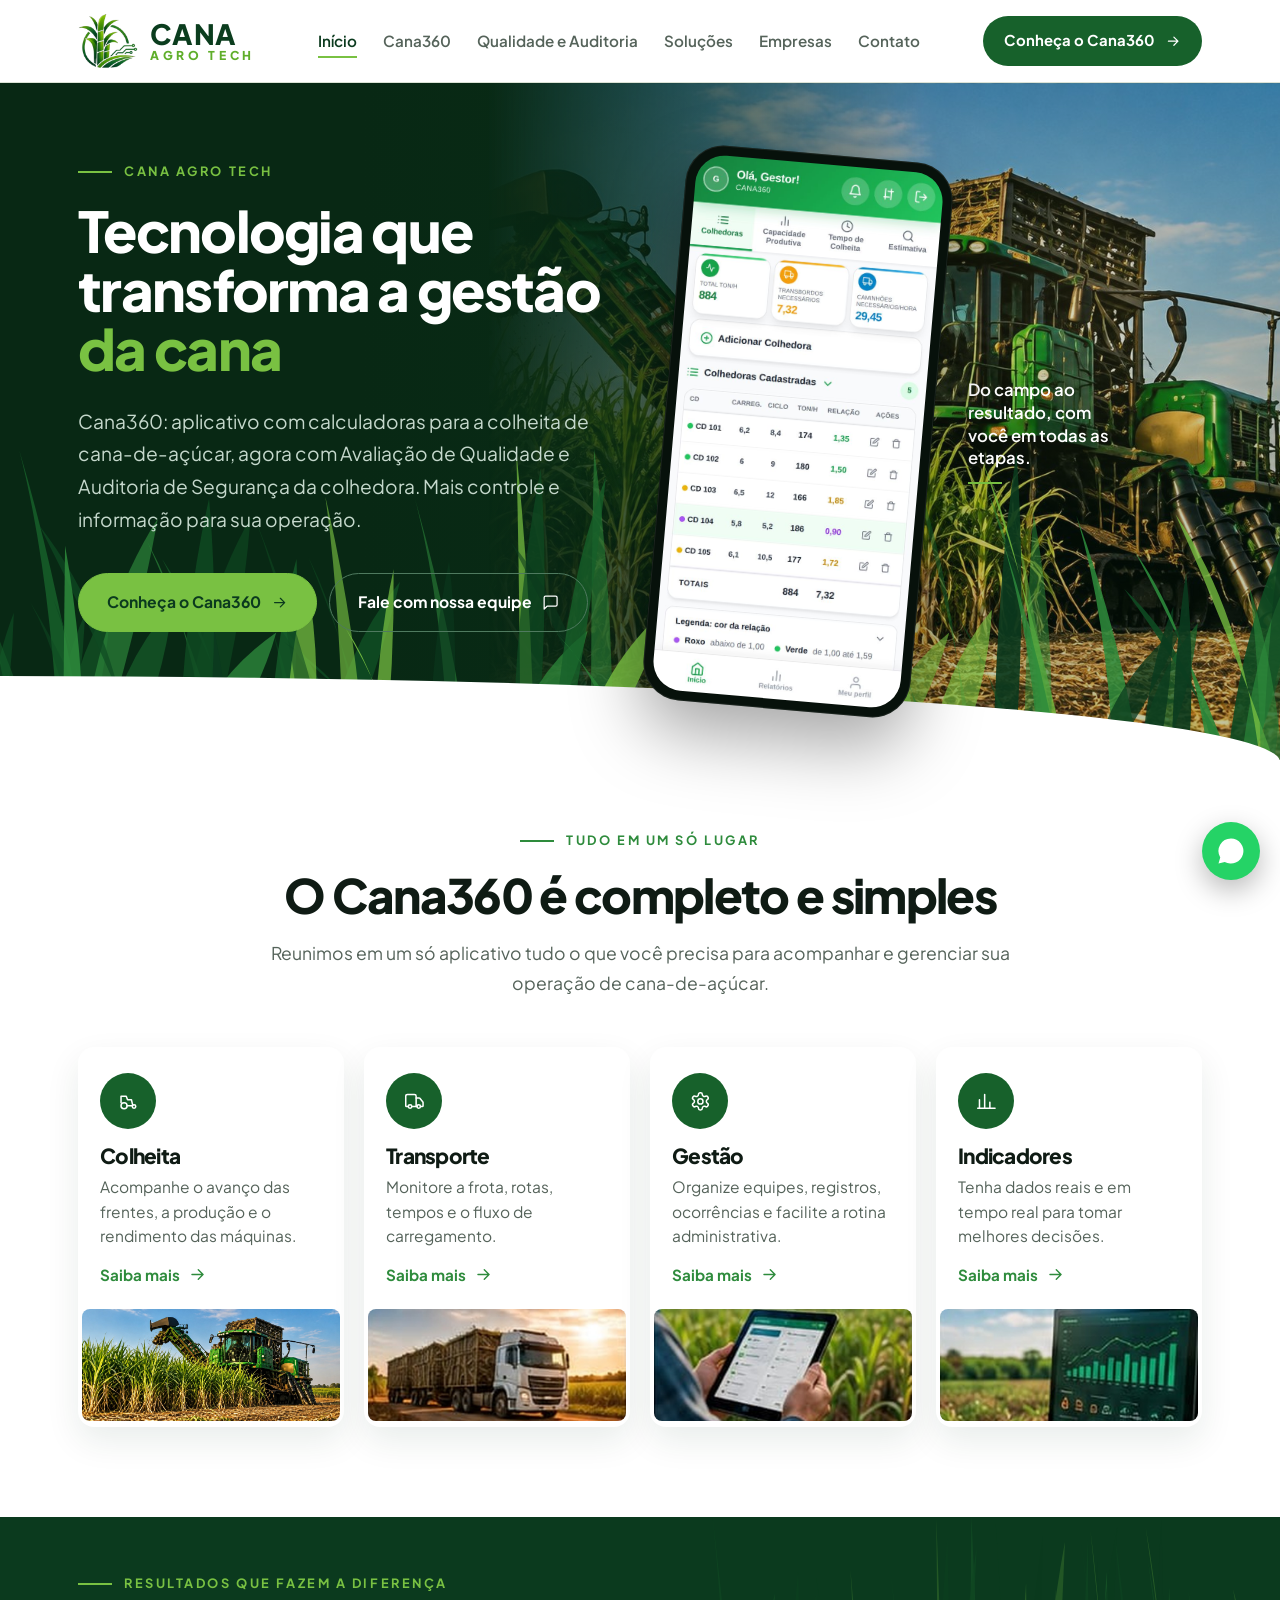
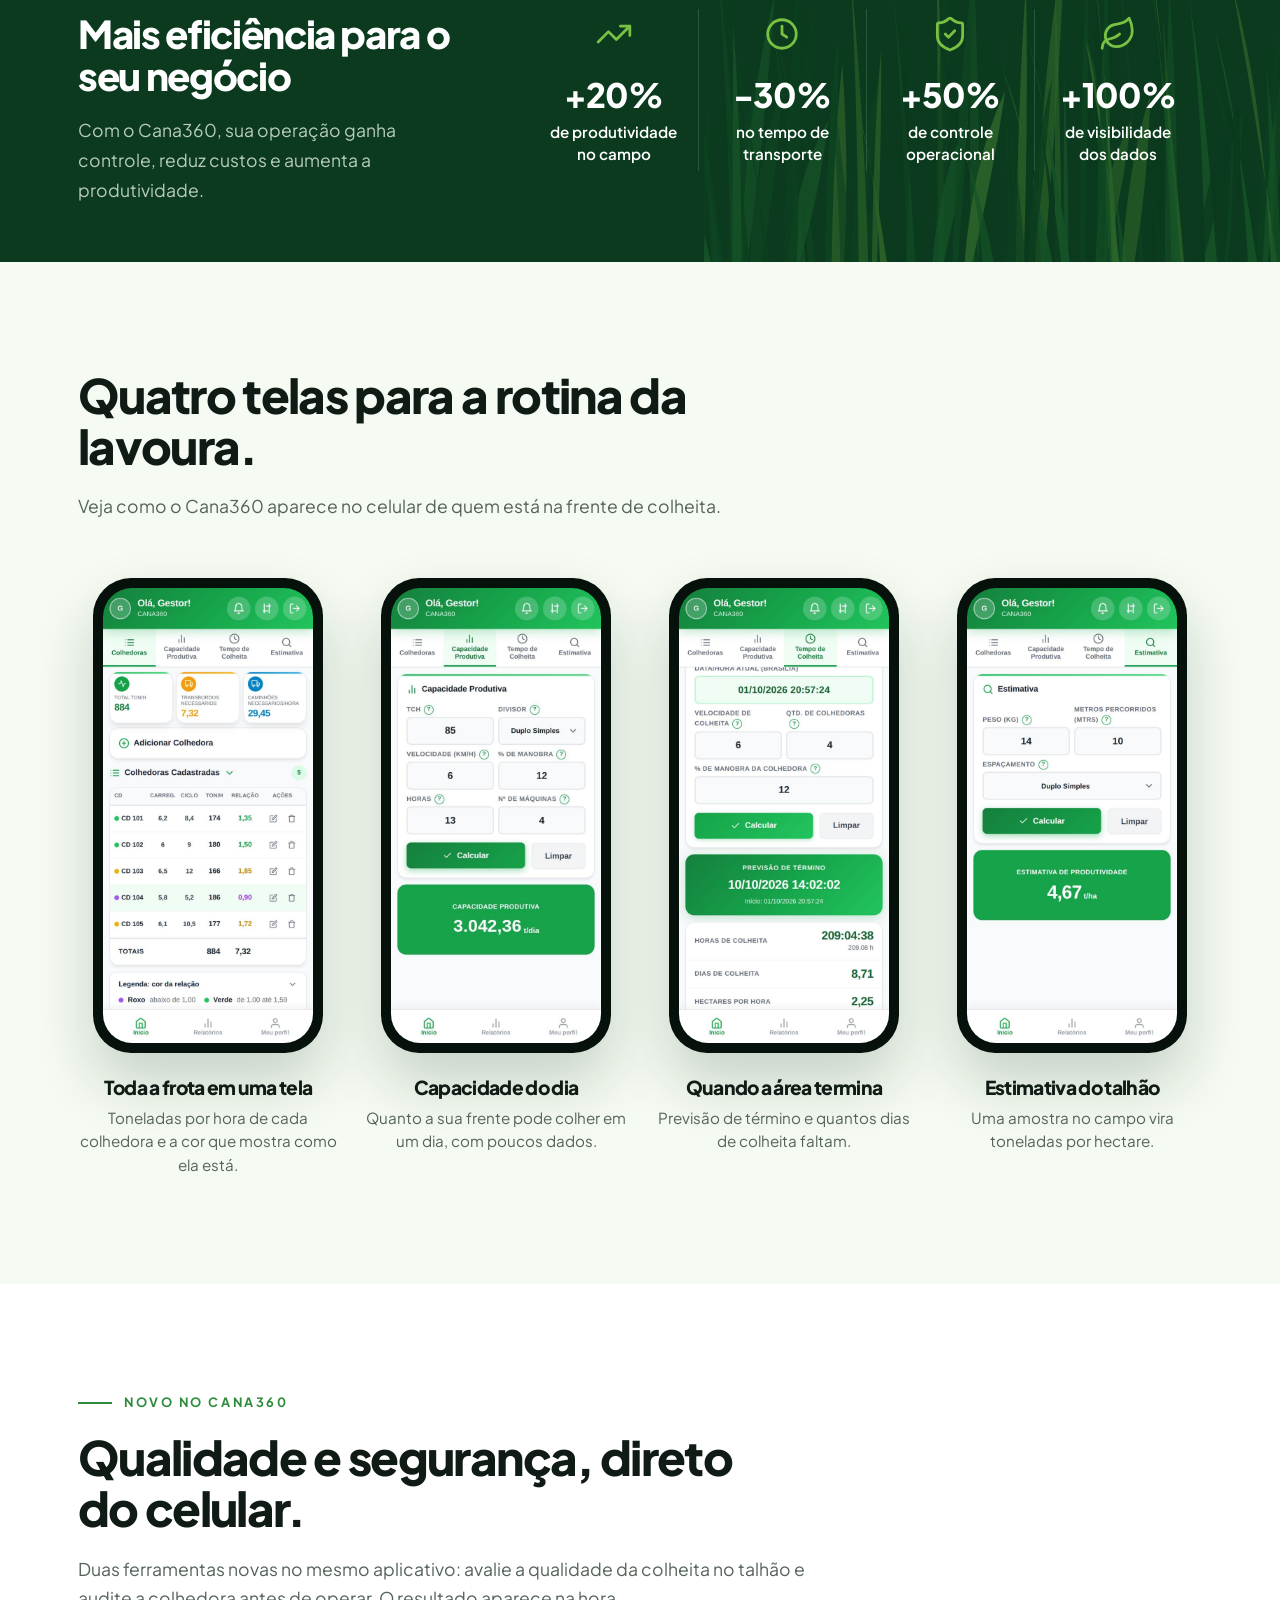
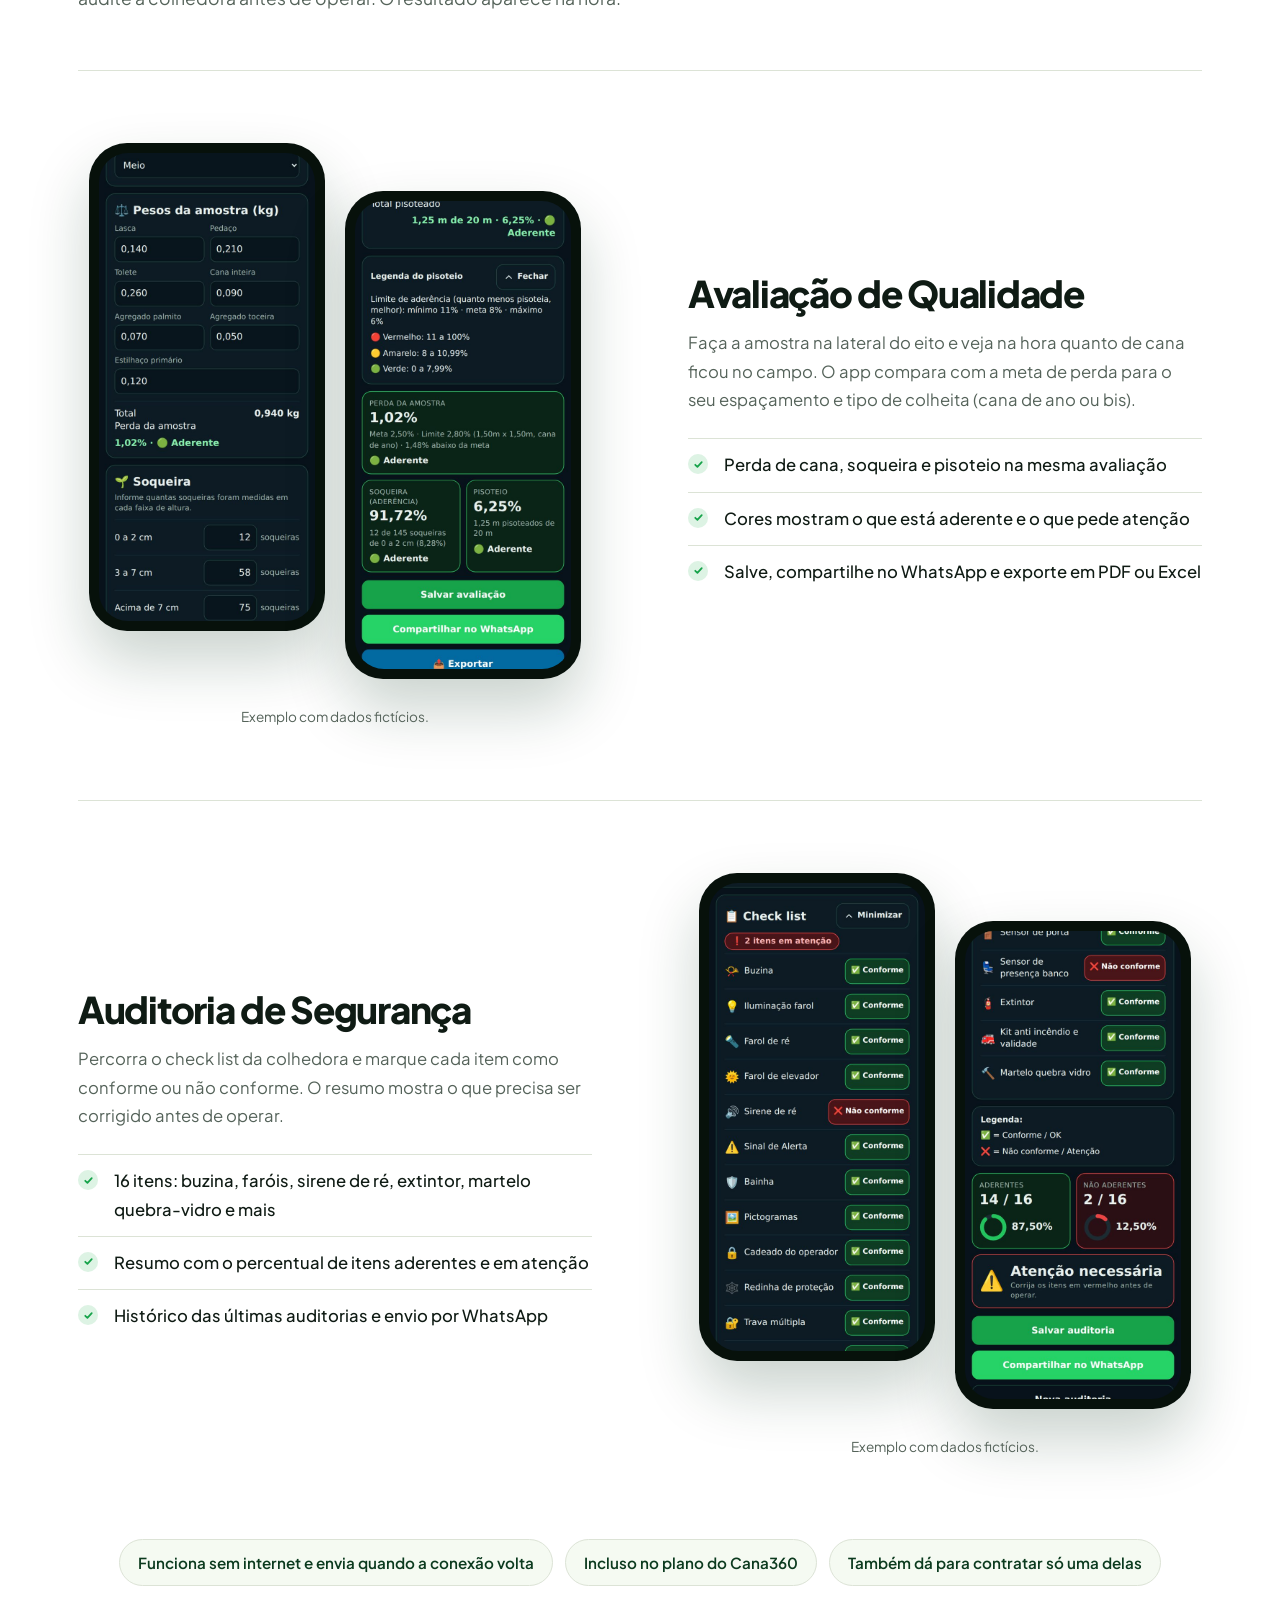
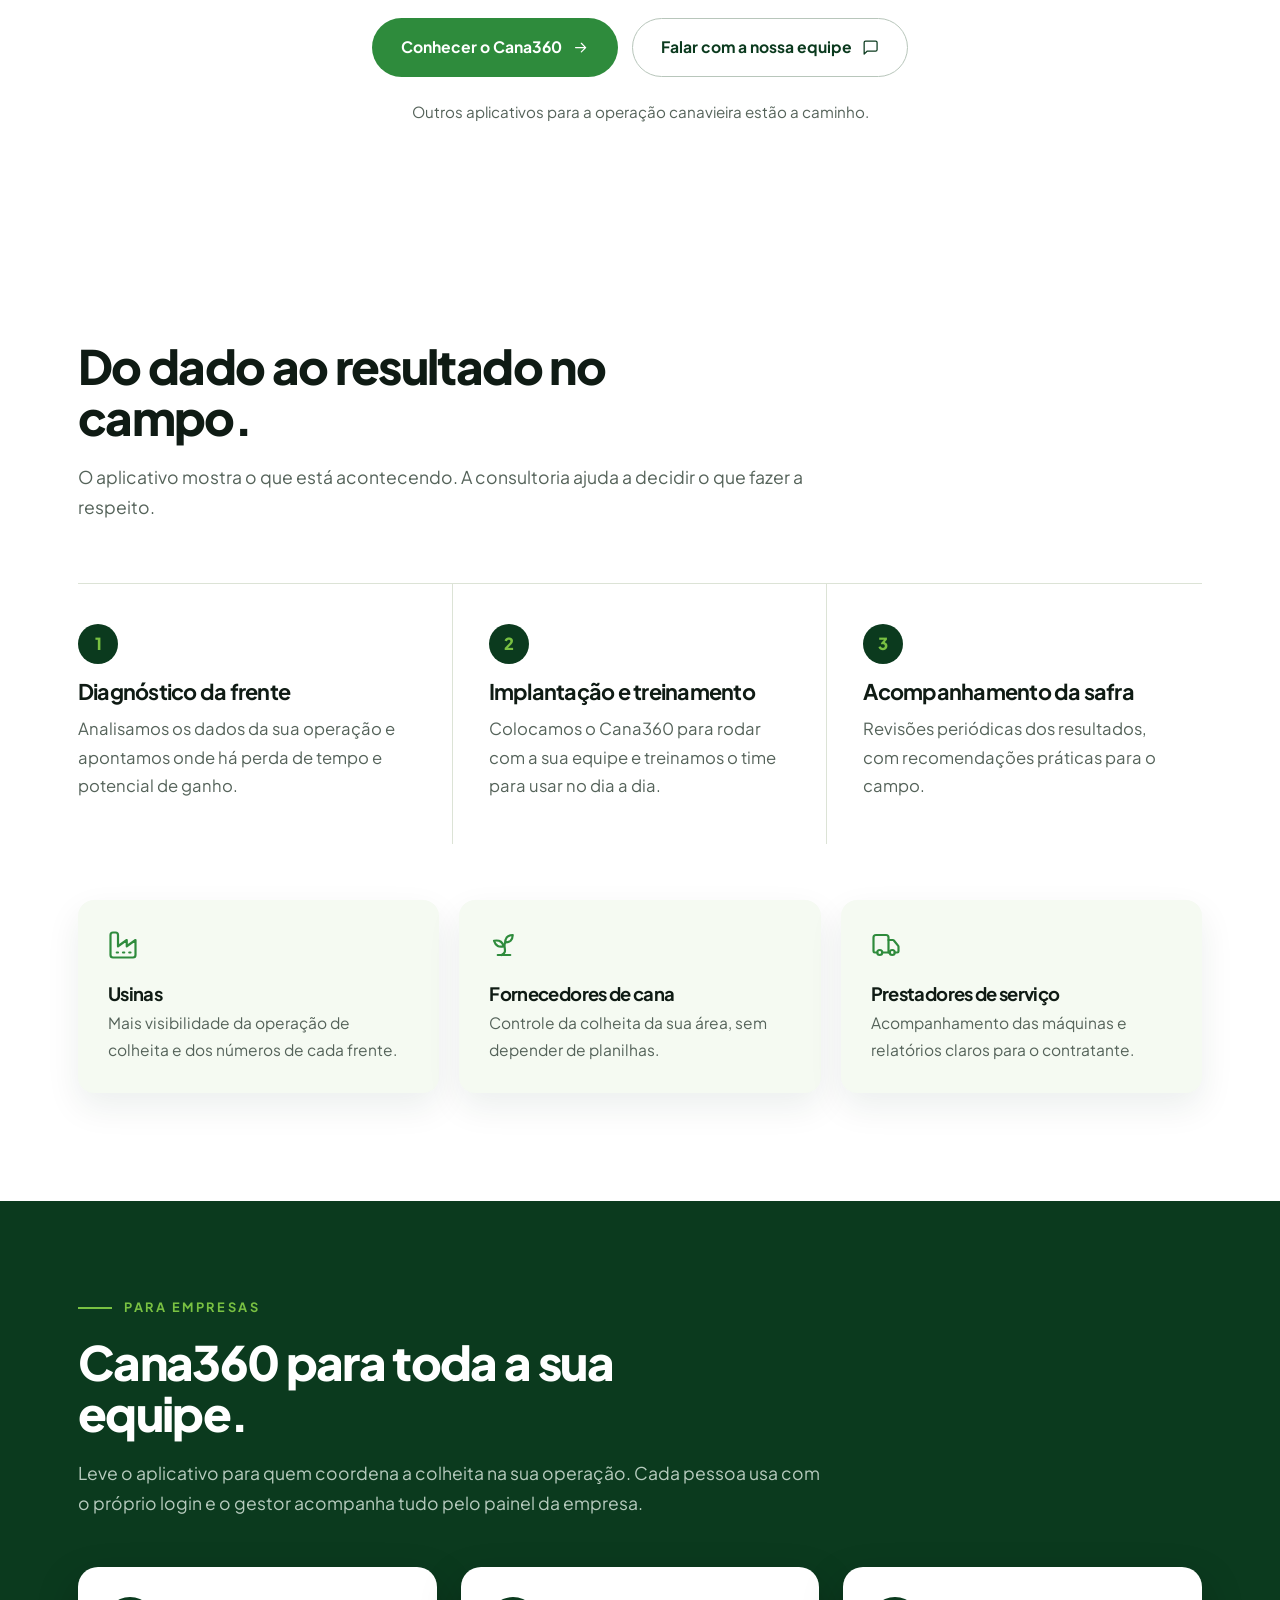
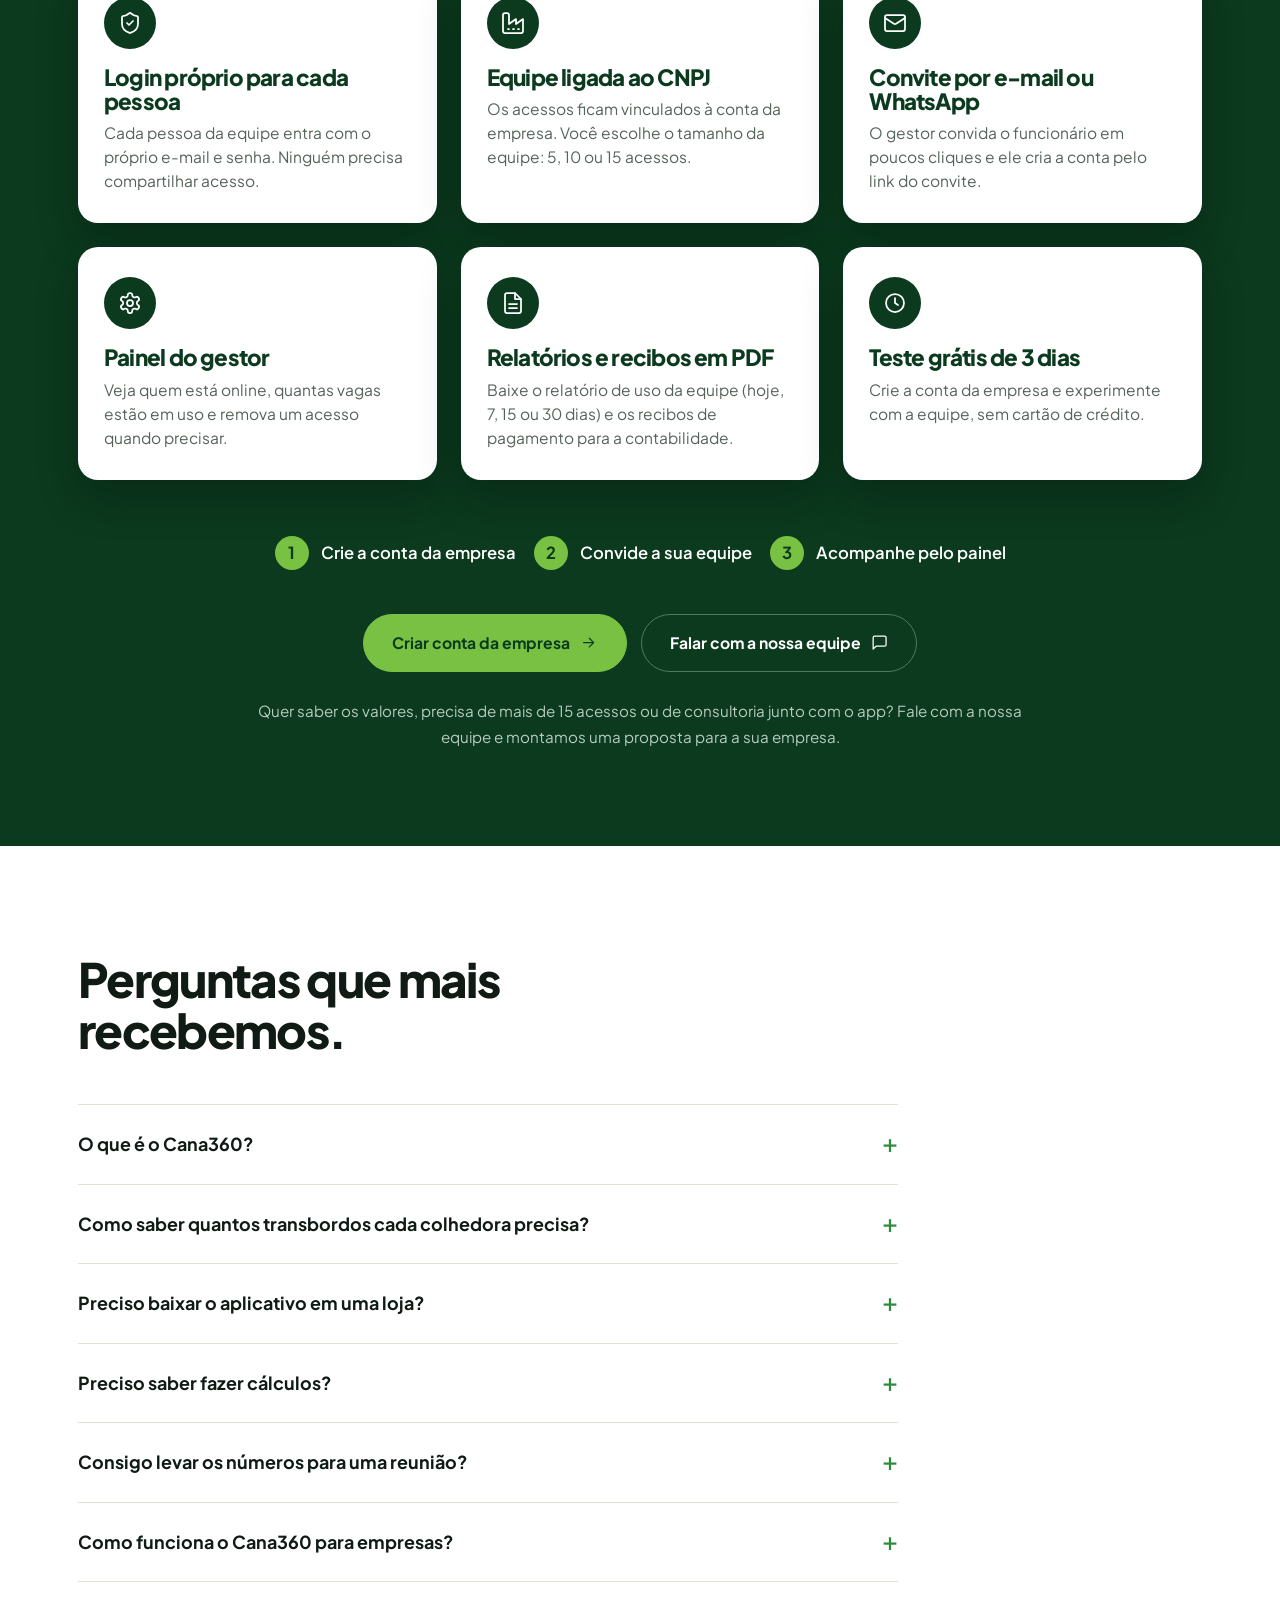
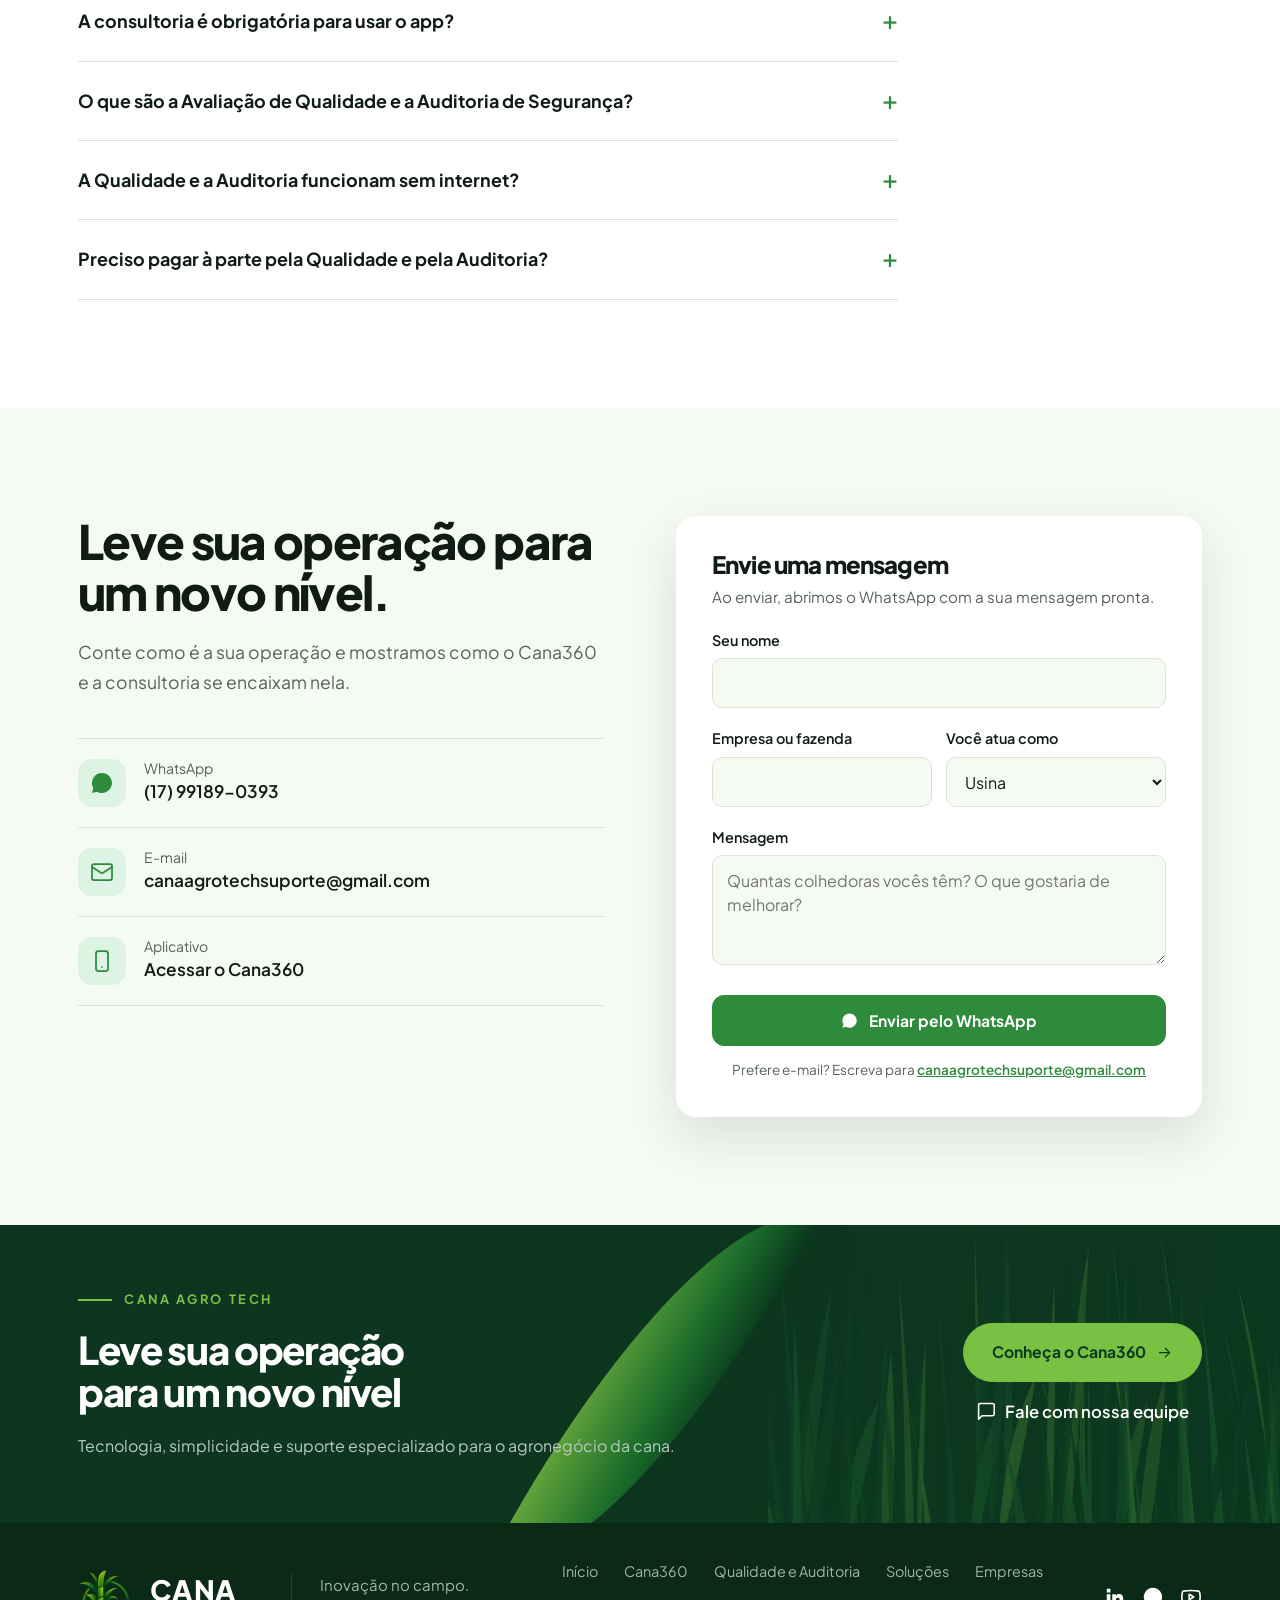
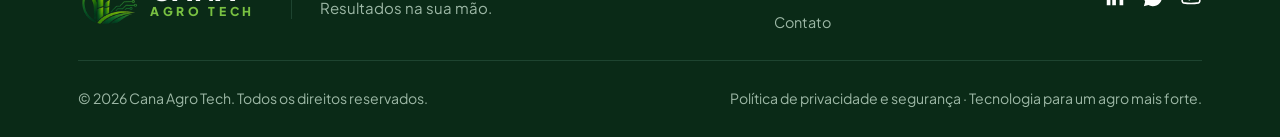
==== commit 513a4ccd: "Att qual + audit." ====
--- a/index.html
+++ b/index.html
@@ -4,7 +4,7 @@
 <meta charset="utf-8">
 <meta name="viewport" content="width=device-width, initial-scale=1">
 <title>Cana360: aplicativo para colheita de cana-de-açúcar | Cana Agro Tech</title>
-<meta name="description" content="Cana360: aplicativo com calculadoras para a colheita de cana-de-açúcar. Controle colhedoras, transbordos e capacidade produtiva direto no celular.">
+<meta name="description" content="Cana360: aplicativo para a colheita de cana-de-açúcar com calculadoras, Avaliação de Qualidade (perda, soqueira e pisoteio) e Auditoria de Segurança da colhedora, direto no celular.">
 <meta name="robots" content="index, follow, max-image-preview:large">
 <link rel="canonical" href="https://www.canaagrotech.com.br/">
 <meta name="theme-color" content="#0D3520">
@@ -33,10 +33,10 @@
 {"@context":"https://schema.org","@type":"WebSite","name":"Cana Agro Tech","url":"https://www.canaagrotech.com.br/","inLanguage":"pt-BR"}
 </script>
 <script type="application/ld+json">
-{"@context":"https://schema.org","@type":"SoftwareApplication","name":"Cana360","applicationCategory":"BusinessApplication","operatingSystem":"Web, Android, iOS","url":"https://app.canaagrotech.com.br","description":"Aplicativo com calculadoras para a colheita de cana-de-açúcar: produtividade das colhedoras, transbordos, capacidade produtiva e estimativa de produtividade.","inLanguage":"pt-BR","publisher":{"@type":"Organization","name":"Cana Agro Tech","url":"https://www.canaagrotech.com.br/"}}
-</script>
-<script type="application/ld+json">
-{"@context":"https://schema.org","@type":"FAQPage","mainEntity":[{"@type":"Question","name":"O que é o Cana360?","acceptedAnswer":{"@type":"Answer","text":"É um aplicativo da Cana Agro Tech com calculadoras para a colheita de cana-de-açúcar: produtividade das colhedoras em toneladas por hora, transbordos necessários, caminhões por hora, capacidade produtiva, previsão de término da colheita e estimativa de produtividade por hectare."}},{"@type":"Question","name":"Como saber quantos transbordos cada colhedora precisa?","acceptedAnswer":{"@type":"Answer","text":"No Cana360 você informa o tempo de carregamento e o ciclo de cada colhedora. O aplicativo calcula a relação entre eles e mostra quantos transbordos a frente precisa."}},{"@type":"Question","name":"Preciso baixar o aplicativo em uma loja?","acceptedAnswer":{"@type":"Answer","text":"Não. O Cana360 abre pelo link no celular e pode ser instalado na tela inicial, como qualquer aplicativo."}},{"@type":"Question","name":"Preciso saber fazer cálculos?","acceptedAnswer":{"@type":"Answer","text":"Não. Você informa os tempos e dados da operação e o aplicativo entrega o resultado pronto."}},{"@type":"Question","name":"Consigo levar os números para uma reunião?","acceptedAnswer":{"@type":"Answer","text":"Sim. O aplicativo gera um relatório em PDF com o resumo das colhedoras."}},{"@type":"Question","name":"Como funciona o Cana360 para empresas?","acceptedAnswer":{"@type":"Answer","text":"A empresa cria uma conta com CNPJ, convida a equipe por e-mail ou WhatsApp e cada pessoa entra com o próprio login. O gestor acompanha os acessos e o tempo de uso pelo painel e baixa relatórios em PDF. Fale com a nossa equipe para saber os valores."}},{"@type":"Question","name":"A consultoria é obrigatória para usar o app?","acceptedAnswer":{"@type":"Answer","text":"Não. Você pode usar o aplicativo sozinho. A consultoria é para quem quer apoio na implantação e na análise dos resultados."}},{"@type":"Question","name":"Quando o aplicativo de qualidade será lançado?","acceptedAnswer":{"@type":"Answer","text":"Ele está em desenvolvimento. Fale com a gente para ser avisado quando estiver disponível."}}]}
+{"@context":"https://schema.org","@type":"SoftwareApplication","name":"Cana360","applicationCategory":"BusinessApplication","operatingSystem":"Web, Android, iOS","url":"https://app.canaagrotech.com.br","description":"Aplicativo para a colheita de cana-de-açúcar: calculadoras de produtividade das colhedoras, transbordos, capacidade produtiva e estimativa de produtividade, além de Avaliação de Qualidade da colheita e Auditoria de Segurança da colhedora.","inLanguage":"pt-BR","publisher":{"@type":"Organization","name":"Cana Agro Tech","url":"https://www.canaagrotech.com.br/"}}
+</script>
+<script type="application/ld+json">
+{"@context":"https://schema.org","@type":"FAQPage","mainEntity":[{"@type":"Question","name":"O que é o Cana360?","acceptedAnswer":{"@type":"Answer","text":"É um aplicativo da Cana Agro Tech com calculadoras para a colheita de cana-de-açúcar: produtividade das colhedoras em toneladas por hora, transbordos necessários, caminhões por hora, capacidade produtiva, previsão de término da colheita e estimativa de produtividade por hectare."}},{"@type":"Question","name":"Como saber quantos transbordos cada colhedora precisa?","acceptedAnswer":{"@type":"Answer","text":"No Cana360 você informa o tempo de carregamento e o ciclo de cada colhedora. O aplicativo calcula a relação entre eles e mostra quantos transbordos a frente precisa."}},{"@type":"Question","name":"Preciso baixar o aplicativo em uma loja?","acceptedAnswer":{"@type":"Answer","text":"Não. O Cana360 abre pelo link no celular e pode ser instalado na tela inicial, como qualquer aplicativo."}},{"@type":"Question","name":"Preciso saber fazer cálculos?","acceptedAnswer":{"@type":"Answer","text":"Não. Você informa os tempos e dados da operação e o aplicativo entrega o resultado pronto."}},{"@type":"Question","name":"Consigo levar os números para uma reunião?","acceptedAnswer":{"@type":"Answer","text":"Sim. O aplicativo gera um relatório em PDF com o resumo das colhedoras."}},{"@type":"Question","name":"Como funciona o Cana360 para empresas?","acceptedAnswer":{"@type":"Answer","text":"A empresa cria uma conta com CNPJ, convida a equipe por e-mail ou WhatsApp e cada pessoa entra com o próprio login. O gestor acompanha os acessos e o tempo de uso pelo painel e baixa relatórios em PDF. Fale com a nossa equipe para saber os valores."}},{"@type":"Question","name":"A consultoria é obrigatória para usar o app?","acceptedAnswer":{"@type":"Answer","text":"Não. Você pode usar o aplicativo sozinho. A consultoria é para quem quer apoio na implantação e na análise dos resultados."}},{"@type":"Question","name":"O que são a Avaliação de Qualidade e a Auditoria de Segurança?","acceptedAnswer":{"@type":"Answer","text":"São duas ferramentas do Cana360. Na Avaliação de Qualidade você registra os pesos da amostra, a soqueira e o pisoteio e vê a perda de cana com as cores de aderente ou atenção. Na Auditoria de Segurança você percorre o check list de 16 itens da colhedora e vê na hora o que precisa ser corrigido."}},{"@type":"Question","name":"A Qualidade e a Auditoria funcionam sem internet?","acceptedAnswer":{"@type":"Answer","text":"Sim, desde que o aparelho já tenha aberto o Cana360 antes, com internet e com o login ativo. Ao salvar sem conexão, o registro fica guardado no aparelho e é enviado sozinho quando a internet volta."}},{"@type":"Question","name":"Preciso pagar à parte pela Qualidade e pela Auditoria?","acceptedAnswer":{"@type":"Answer","text":"As duas ferramentas estão incluídas no plano do Cana360. Também é possível contratar só a Qualidade ou só a Auditoria de Segurança. Fale com a nossa equipe pelo WhatsApp."}}]}
 </script>
 <link rel="stylesheet" href="css/style.css">
 </head>
@@ -62,7 +62,7 @@
       <img src="img/logo.png" alt="" width="46" height="46">
       <span class="nm"><b>CANA</b><small>AGRO TECH</small></span>
     </a>
-    <ul id="menu"><li><a href="#inicio">Início</a></li><li><a href="#telas">Cana360</a></li><li><a href="#consultoria">Soluções</a></li><li><a href="#empresas">Empresas</a></li><li><a href="#sobre">Sobre</a></li><li><a href="#contato">Contato</a></li></ul>
+    <ul id="menu"><li><a href="#inicio">Início</a></li><li><a href="#telas">Cana360</a></li><li><a href="#ferramentas">Qualidade e Auditoria</a></li><li><a href="#consultoria">Soluções</a></li><li><a href="#empresas">Empresas</a></li><li><a href="#contato">Contato</a></li></ul>
     <div class="nav-acoes">
       <a class="btn pre sm pill" href="https://app.canaagrotech.com.br" target="_blank" rel="noopener">Conheça o Cana360<svg class="ico"><use href="#i-arrow"/></svg></a>
       <button class="menu-btn" id="menu-btn" type="button" aria-label="Abrir menu" aria-expanded="false" aria-controls="menu"><svg class="ico"><use href="#i-menu"/></svg></button>
@@ -77,7 +77,7 @@
     <div>
       <p class="eyebrow">CANA AGRO TECH</p>
       <h1>Tecnologia que <br>transforma a gestão <br><em>da cana</em></h1>
-      <p class="sub">Cana360: aplicativo com calculadoras para a colheita de cana-de-açúcar. Mais controle de colhedoras, produtividade e informação para sua operação.</p>
+      <p class="sub">Cana360: aplicativo com calculadoras para a colheita de cana-de-açúcar, agora com Avaliação de Qualidade e Auditoria de Segurança da colhedora. Mais controle e informação para sua operação.</p>
       <div class="botoes">
         <a class="btn pre pill" href="https://app.canaagrotech.com.br" target="_blank" rel="noopener">Conheça o Cana360<svg class="ico"><use href="#i-arrow"/></svg></a>
         <a class="btn vaz pill" href="https://wa.me/5517991890393?text=Ol%C3%A1!%20Quero%20conhecer%20a%20Cana%20Agro%20Tech." target="_blank" rel="noopener">Fale com nossa equipe<svg class="ico"><use href="#i-ch"/></svg></a>
@@ -108,46 +108,55 @@
   </div>
 </section>
 
-<section id="sobre">
-  <div class="wrap dois">
-    <div>
-      <h2>Menos conta, mais decisão na frente de colheita.</h2>
-      <p class="intro">Criamos o Cana360 para o dia a dia de quem coordena colhedoras, transbordos e caminhões. Em vez de tabelas e cálculos de cabeça, o aplicativo entrega uma leitura clara da operação, e a nossa consultoria ajuda a agir sobre ela.</p>
-      <div class="botoes"><a class="btn vaz" href="#telas">Conhecer as telas</a></div>
-    </div>
-    <ol class="passos">
-      <li><div><h3>Cadastre a frota</h3><p>Informe uma vez as colhedoras da operação. Quando o tempo de carregamento mudar, basta editar.</p></div></li>
-      <li><div><h3>Registre os tempos</h3><p>Preencha os tempos direto no celular. O aplicativo faz todas as contas sozinho.</p></div></li>
-      <li><div><h3>Decida com clareza</h3><p>A cor se refere a relação máquina x transbordo.</p></div></li>
-    </ol>
-  </div>
-</section>
-
 <section id="telas" class="papel">
   <div class="wrap">
     <h2>Quatro telas para a rotina da lavoura.</h2>
     <p class="intro">Veja como o Cana360 aparece no celular de quem está na frente de colheita.</p>
-
-    <div class="tela">
-      <div class="cel"><div class="shot s-col" role="img" aria-label="Tela de colhedoras"></div></div>
-      <div class="txt"><h3>Toda a frota em uma tela.</h3><p>Veja cada colhedora, a produtividade em toneladas por hora e a cor que indica como ela está.</p>
-        <ul><li>Cadastro simples de colhedoras</li><li>Totais da frente atualizados na hora</li><li>Legenda de cores sempre à vista</li></ul></div>
-    </div>
-    <div class="tela inv">
-      <div class="cel"><div class="shot s-cap" role="img" aria-label="Tela de capacidade produtiva"></div></div>
-      <div class="txt"><h3>Capacidade produtiva do dia.</h3><p>Informe poucos dados da operação e veja quanto a sua frente pode colher em um dia.</p>
-        <ul><li>Campos com ajuda em cada item</li><li>Resultado em toneladas por dia</li><li>Botão para limpar e simular de novo</li></ul></div>
-    </div>
-    <div class="tela">
-      <div class="cel"><div class="shot s-tempo" role="img" aria-label="Tela de tempo de colheita"></div></div>
-      <div class="txt"><h3>Quando a área termina.</h3><p>Informe a quantidade de hectare e máquinas na sua área. O aplicativo mostra a previsão de término e quantos dias de colheita faltam.</p>
-        <ul><li>Previsão com data e hora de Brasília</li><li>Horas e dias de colheita</li><li>Hectares por hora da frente</li></ul></div>
-    </div>
-    <div class="tela inv">
-      <div class="cel"><div class="shot s-est" role="img" aria-label="Tela de estimativa de produtividade"></div></div>
-      <div class="txt"><h3>Estimativa direto do talhão.</h3><p>Faça uma amostra no campo e transforme em uma estimativa de produtividade por hectare.</p>
-        <ul><li>Entrada rápida pelo celular</li><li>Opções de espaçamento prontas</li><li>Resultado em toneladas por hectare</li></ul></div>
-    </div>
+    <div class="galeria">
+      <figure><div class="cel"><div class="shot s-col" role="img" aria-label="Tela de colhedoras"></div></div><figcaption><h3>Toda a frota em uma tela</h3><p>Toneladas por hora de cada colhedora e a cor que mostra como ela está.</p></figcaption></figure>
+      <figure><div class="cel"><div class="shot s-cap" role="img" aria-label="Tela de capacidade produtiva"></div></div><figcaption><h3>Capacidade do dia</h3><p>Quanto a sua frente pode colher em um dia, com poucos dados.</p></figcaption></figure>
+      <figure><div class="cel"><div class="shot s-tempo" role="img" aria-label="Tela de tempo de colheita"></div></div><figcaption><h3>Quando a área termina</h3><p>Previsão de término e quantos dias de colheita faltam.</p></figcaption></figure>
+      <figure><div class="cel"><div class="shot s-est" role="img" aria-label="Tela de estimativa de produtividade"></div></div><figcaption><h3>Estimativa do talhão</h3><p>Uma amostra no campo vira toneladas por hectare.</p></figcaption></figure>
+    </div>
+  </div>
+</section>
+
+<section id="ferramentas">
+  <div class="wrap">
+    <p class="eyebrow dark esq">NOVO NO CANA360</p>
+    <h2>Qualidade e segurança, direto do celular.</h2>
+    <p class="intro">Duas ferramentas novas no mesmo aplicativo: avalie a qualidade da colheita no talhão e audite a colhedora antes de operar. O resultado aparece na hora.</p>
+
+    <div class="tela" id="qualidade">
+      <div class="fig">
+        <div class="duo">
+          <div class="cel"><div class="shot s-qual" role="img" aria-label="Tela da Avaliação de Qualidade com os pesos da amostra e perda de 1,02%"></div></div>
+          <div class="cel"><div class="shot s-qualr" role="img" aria-label="Resumo da avaliação: perda, soqueira e pisoteio aderentes"></div></div>
+        </div>
+        <p class="exemplo">Exemplo com dados fictícios.</p>
+      </div>
+      <div class="txt"><h3>Avaliação de Qualidade</h3><p>Faça a amostra na lateral do eito e veja na hora quanto de cana ficou no campo. O app compara com a meta de perda para o seu espaçamento e tipo de colheita (cana de ano ou bis).</p>
+        <ul><li>Perda de cana, soqueira e pisoteio na mesma avaliação</li><li>Cores mostram o que está aderente e o que pede atenção</li><li>Salve, compartilhe no WhatsApp e exporte em PDF ou Excel</li></ul></div>
+    </div>
+
+    <div class="tela rev" id="auditoria">
+      <div class="txt"><h3>Auditoria de Segurança</h3><p>Percorra o check list da colhedora e marque cada item como conforme ou não conforme. O resumo mostra o que precisa ser corrigido antes de operar.</p>
+        <ul><li>16 itens: buzina, faróis, sirene de ré, extintor, martelo quebra-vidro e mais</li><li>Resumo com o percentual de itens aderentes e em atenção</li><li>Histórico das últimas auditorias e envio por WhatsApp</li></ul></div>
+      <div class="fig">
+        <div class="duo">
+          <div class="cel"><div class="shot s-aud" role="img" aria-label="Check list da auditoria de segurança com itens conformes e não conformes"></div></div>
+          <div class="cel"><div class="shot s-audr" role="img" aria-label="Resumo da auditoria: 14 de 16 itens aderentes e 2 em atenção"></div></div>
+        </div>
+        <p class="exemplo">Exemplo com dados fictícios.</p>
+      </div>
+    </div>
+
+    <ul class="chips"><li>Funciona sem internet e envia quando a conexão volta</li><li>Incluso no plano do Cana360</li><li>Também dá para contratar só uma delas</li></ul>
+    <div class="ferr-ctas">
+      <a class="btn pre pill" href="https://app.canaagrotech.com.br" target="_blank" rel="noopener">Conhecer o Cana360<svg class="ico"><use href="#i-arrow"/></svg></a>
+      <a class="btn vaz pill" href="https://wa.me/5517991890393?text=Ol%C3%A1!%20Quero%20conhecer%20a%20Avalia%C3%A7%C3%A3o%20de%20Qualidade%20e%20a%20Auditoria%20de%20Seguran%C3%A7a%20do%20Cana360." target="_blank" rel="noopener">Falar com a nossa equipe<svg class="ico"><use href="#i-ch"/></svg></a>
+    </div>
+    <p class="ferr-nota">Outros aplicativos para a operação canavieira estão a caminho.</p>
   </div>
 </section>
 
@@ -199,18 +208,6 @@
   </div>
 </section>
 
-<section id="apps" class="papel">
-  <div class="wrap">
-    <h2>Mais aplicativos a caminho.</h2>
-    <p class="intro">O Cana360 é o primeiro. Os próximos seguem o mesmo princípio: simples de usar e feitos para a rotina da lavoura.</p>
-    <div class="familia">
-      <div class="app"><h3>Cana360 Colhedoras</h3><p>Produtividade e semáforo de cada colhedora, com cálculos de campo e relatório.</p><a class="selo on" href="https://app.canaagrotech.com.br" target="_blank" rel="noopener">Disponível</a></div>
-      <div class="app"><h3>Cana360 Qualidade</h3><p>Acompanhamento da qualidade da colheita, no mesmo estilo simples.</p><span class="selo">Em breve</span></div>
-      <div class="app"><h3>Novos aplicativos</h3><p>Outras etapas da operação canavieira, a caminho.</p><span class="selo">Em breve</span></div>
-    </div>
-  </div>
-</section>
-
 <section id="duvidas">
   <div class="wrap">
     <h2>Perguntas que mais recebemos.</h2>
@@ -222,7 +219,9 @@
       <details><summary>Consigo levar os números para uma reunião?</summary><p>Sim. O aplicativo gera um relatório em PDF com o resumo das colhedoras.</p></details>
       <details><summary>Como funciona o Cana360 para empresas?</summary><p>A empresa cria uma conta com CNPJ, convida a equipe por e-mail ou WhatsApp e cada pessoa entra com o próprio login. O gestor acompanha os acessos e o tempo de uso pelo painel e baixa relatórios em PDF. Fale com a nossa equipe para saber os valores.</p></details>
       <details><summary>A consultoria é obrigatória para usar o app?</summary><p>Não. Você pode usar o aplicativo sozinho. A consultoria é para quem quer apoio na implantação e na análise dos resultados.</p></details>
-      <details><summary>Quando o aplicativo de qualidade será lançado?</summary><p>Ele está em desenvolvimento. Fale com a gente para ser avisado quando estiver disponível.</p></details>
+      <details><summary>O que são a Avaliação de Qualidade e a Auditoria de Segurança?</summary><p>São duas ferramentas do Cana360. Na Avaliação de Qualidade você registra os pesos da amostra, a soqueira e o pisoteio e vê a perda de cana com as cores de aderente ou atenção. Na Auditoria de Segurança você percorre o check list de 16 itens da colhedora e vê na hora o que precisa ser corrigido.</p></details>
+      <details><summary>A Qualidade e a Auditoria funcionam sem internet?</summary><p>Sim, desde que o aparelho já tenha aberto o Cana360 antes, com internet e com o login ativo. Ao salvar sem conexão, o registro fica guardado no aparelho e é enviado sozinho quando a internet volta.</p></details>
+      <details><summary>Preciso pagar à parte pela Qualidade e pela Auditoria?</summary><p>As duas ferramentas estão incluídas no plano do Cana360. Também é possível contratar só a Qualidade ou só a Auditoria de Segurança. Fale com a nossa equipe pelo WhatsApp.</p></details>
     </div>
   </div>
 </section>
@@ -270,8 +269,8 @@
     <div class="rodape">
       <a class="logo" href="#inicio"><img src="img/logo.png" alt="" width="46" height="46"><span class="nm"><b>CANA</b><small>AGRO TECH</small></span></a>
       <p class="tg">Inovação no campo. Resultados na sua mão.</p>
-      <nav aria-label="Rodapé"><a href="#inicio">Início</a><a href="#telas">Cana360</a><a href="#consultoria">Soluções</a><a href="#empresas">Empresas</a><a href="#sobre">Sobre</a><a href="#contato">Contato</a></nav>
-      <div class="soc"><a href="#" aria-label="LinkedIn"><svg class="ico cheio"><use href="#i-in"/></svg></a><a href="https://wa.me/5517991890393" target="_blank" rel="noopener" aria-label="WhatsApp"><svg class="ico cheio"><use href="#i-zap"/></svg></a><a href="#" aria-label="YouTube"><svg class="ico"><use href="#i-yt"/></svg></a></div>
+      <nav aria-label="Rodapé"><a href="#inicio">Início</a><a href="#telas">Cana360</a><a href="#ferramentas">Qualidade e Auditoria</a><a href="#consultoria">Soluções</a><a href="#empresas">Empresas</a><a href="#contato">Contato</a></nav>
+      <div class="soc"><a href="https://www.linkedin.com/in/fabio-parreira-0b097a136" aria-label="LinkedIn"><svg class="ico cheio"><use href="#i-in"/></svg></a><a href="https://wa.me/5517991890393" target="_blank" rel="noopener" aria-label="WhatsApp"><svg class="ico cheio"><use href="#i-zap"/></svg></a><a href="#" aria-label="YouTube"><svg class="ico"><use href="#i-yt"/></svg></a></div>
     </div>
     <div class="legal">
       <span>© <span id="ano">2026</span> Cana Agro Tech. Todos os direitos reservados.</span>
--- a/css/style.css
+++ b/css/style.css
@@ -402,3 +402,45 @@
 .emp-card p.d{margin-top:8px;color:var(--suave);line-height:1.55;font-size:.97rem}
 .emp-ctas{display:flex;gap:14px;justify-content:center;flex-wrap:wrap;margin-top:44px}
 .emp-grid .emp-card{padding:30px 26px}
+
+/* ---- telas novas: Qualidade e Auditoria ---- */
+.s-qual{background-image:url(../img/tela-qualidade.jpg)}
+.s-qualr{background-image:url(../img/tela-qualidade-resumo.jpg)}
+.s-aud{background-image:url(../img/tela-auditoria.jpg)}
+.s-audr{background-image:url(../img/tela-auditoria-resumo.jpg)}
+
+/* galeria compacta das calculadoras (substitui as 4 seções longas) */
+.galeria{display:grid;grid-template-columns:repeat(4,1fr);gap:32px 28px;margin-top:56px}
+.galeria figure{margin:0;text-align:center}
+.galeria .cel{width:min(230px,100%);margin:0 auto 24px;box-shadow:0 30px 60px rgba(13,53,32,.2)}
+.galeria h3{font-size:1.2rem;font-weight:800}
+.galeria p{margin:8px auto 0;font-size:.95rem;color:var(--suave);max-width:26ch;line-height:1.55}
+
+/* duas telas lado a lado */
+.fig{min-width:0}
+.duo{display:flex;justify-content:center;align-items:flex-start;gap:20px}
+.tela .duo .cel{width:min(214px,46%);margin:0;flex:none}
+.tela .duo .cel+.cel{margin-top:48px}
+.tela .exemplo{text-align:center;max-width:none;margin-top:26px;font-size:.85rem}
+.tela.rev .fig{order:2}
+.tela#qualidade{margin-top:56px}
+.chips{list-style:none;padding:0;margin:8px 0 0;display:flex;flex-wrap:wrap;justify-content:center;gap:12px}
+.chips li{background:var(--papel);border:1px solid var(--linha);border-radius:999px;padding:10px 18px;font-weight:600;font-size:.95rem;color:var(--floresta)}
+.ferr-ctas{display:flex;flex-wrap:wrap;justify-content:center;gap:14px;margin-top:32px}
+.ferr-nota{text-align:center;margin:22px auto 0;color:var(--suave);font-size:.95rem}
+@media (max-width:1100px){.galeria{grid-template-columns:1fr 1fr}}
+@media (max-width:900px){
+  .tela.rev .fig{order:0}
+  .tela .duo .cel{width:min(200px,44%)}
+  .galeria{gap:36px 16px;margin-top:40px}
+  .galeria .cel{width:min(190px,100%)}
+}
+@media (max-width:480px){
+  .tela .duo{gap:12px}
+  .tela .duo .cel+.cel{margin-top:32px}
+  .chips li{font-size:.9rem;padding:9px 14px}
+}
+.eyebrow.esq{justify-content:flex-start}
+.tela .duo .cel{width:min(236px,46%)}
+@media (max-width:900px){.tela .duo .cel{width:min(200px,44%)}}
+@media (max-width:900px){.tela.rev .fig{order:-1}}
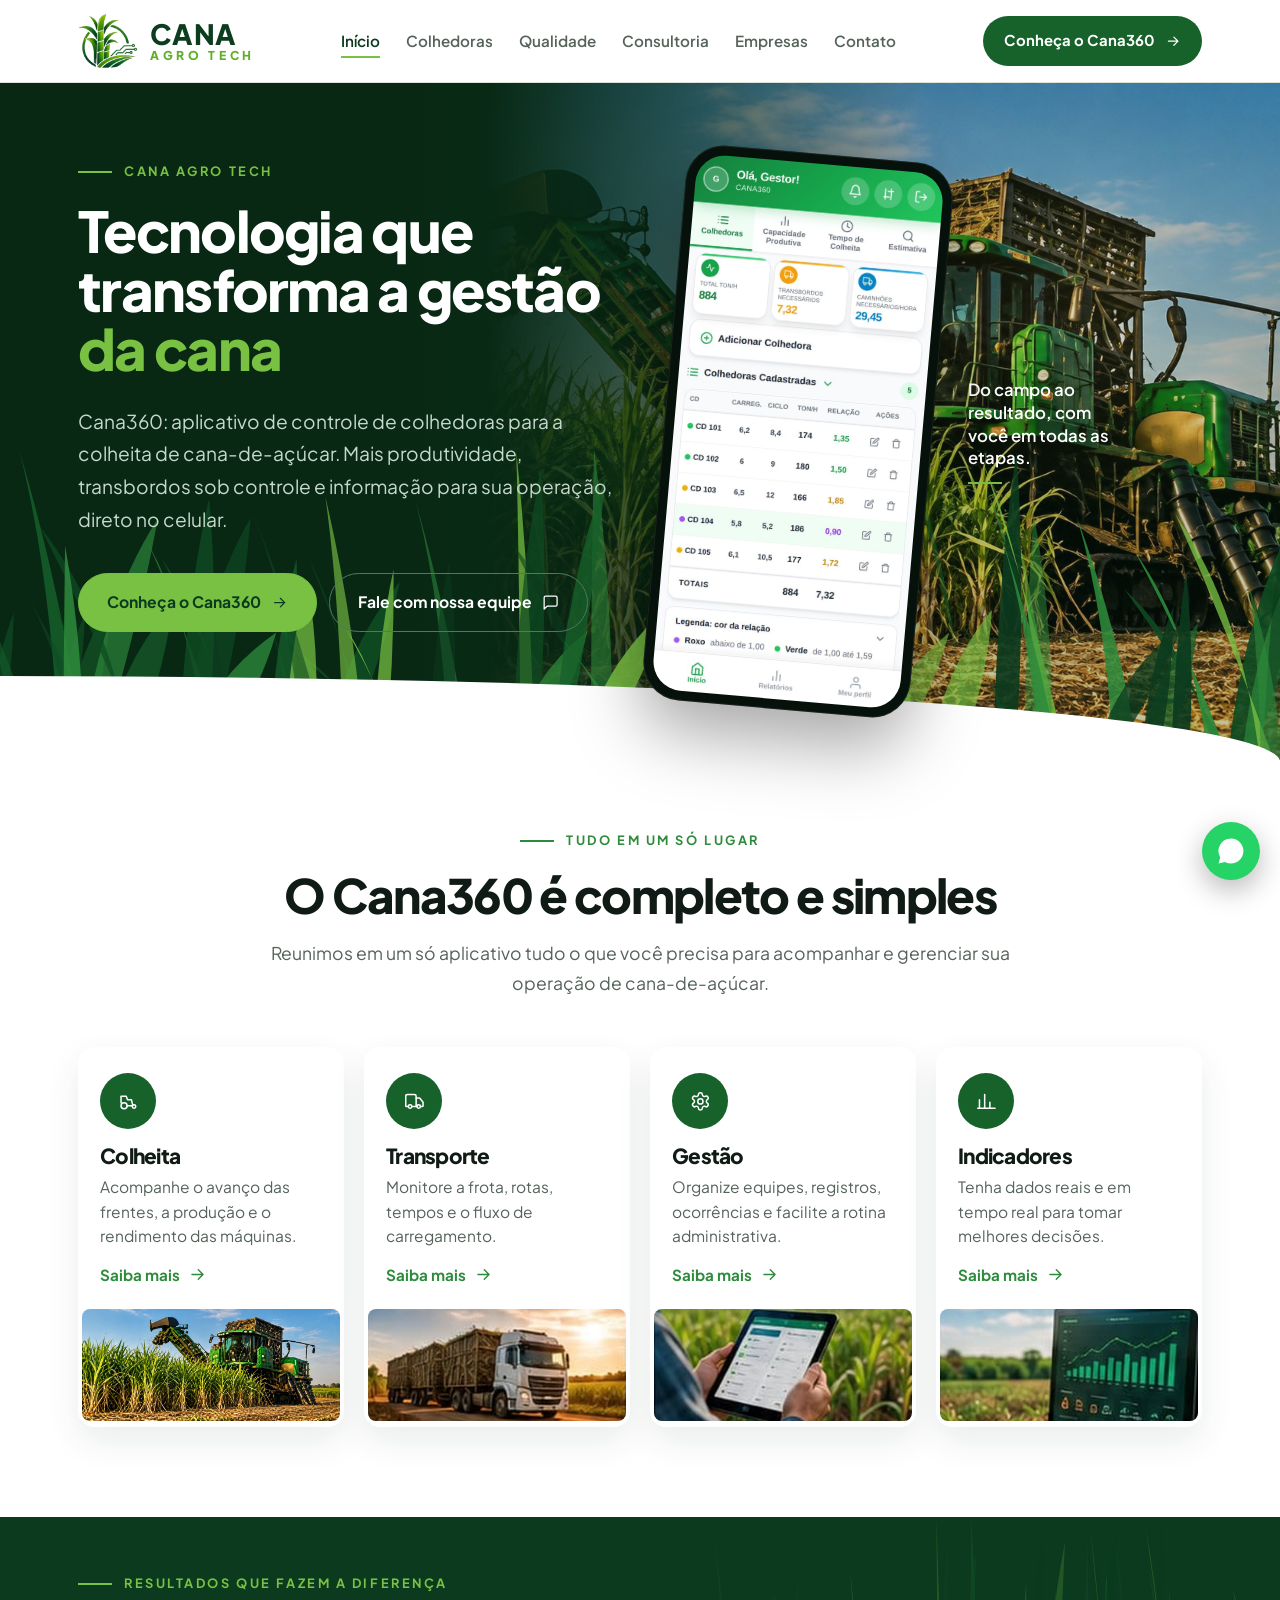
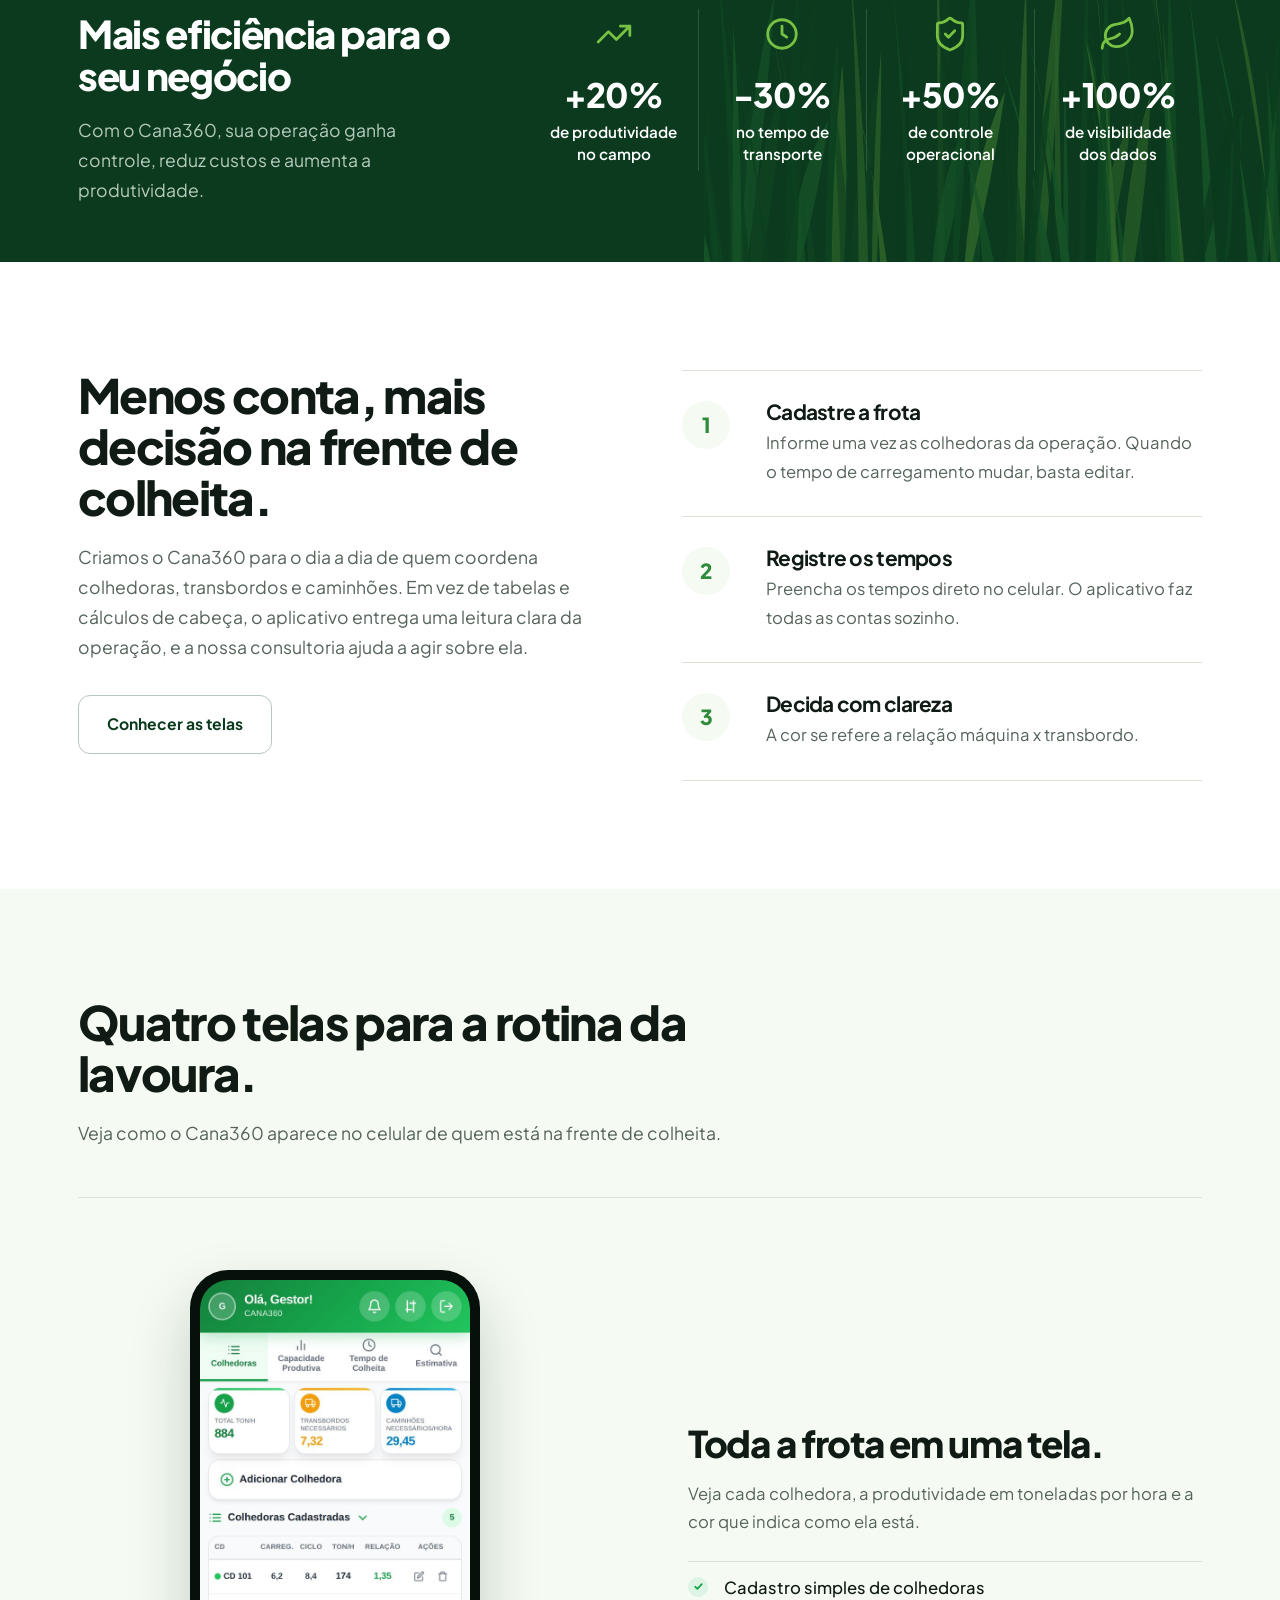
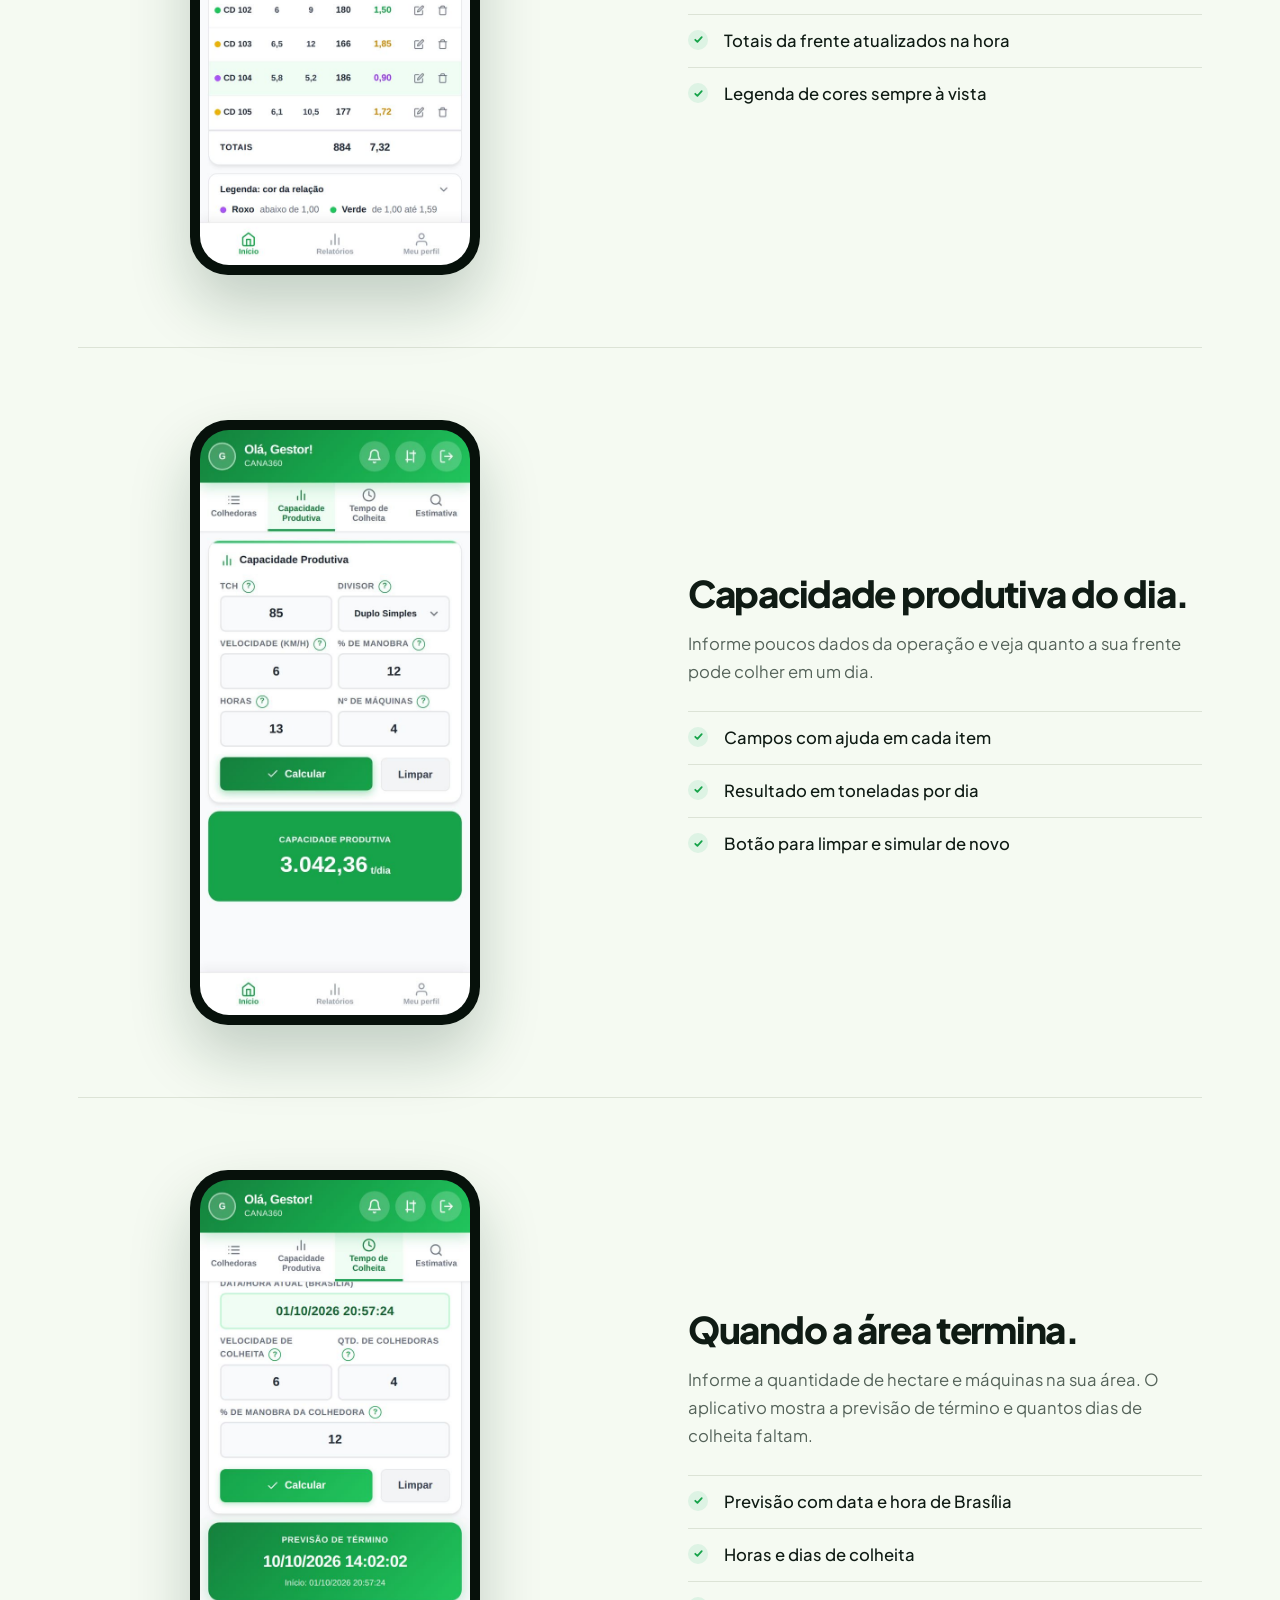
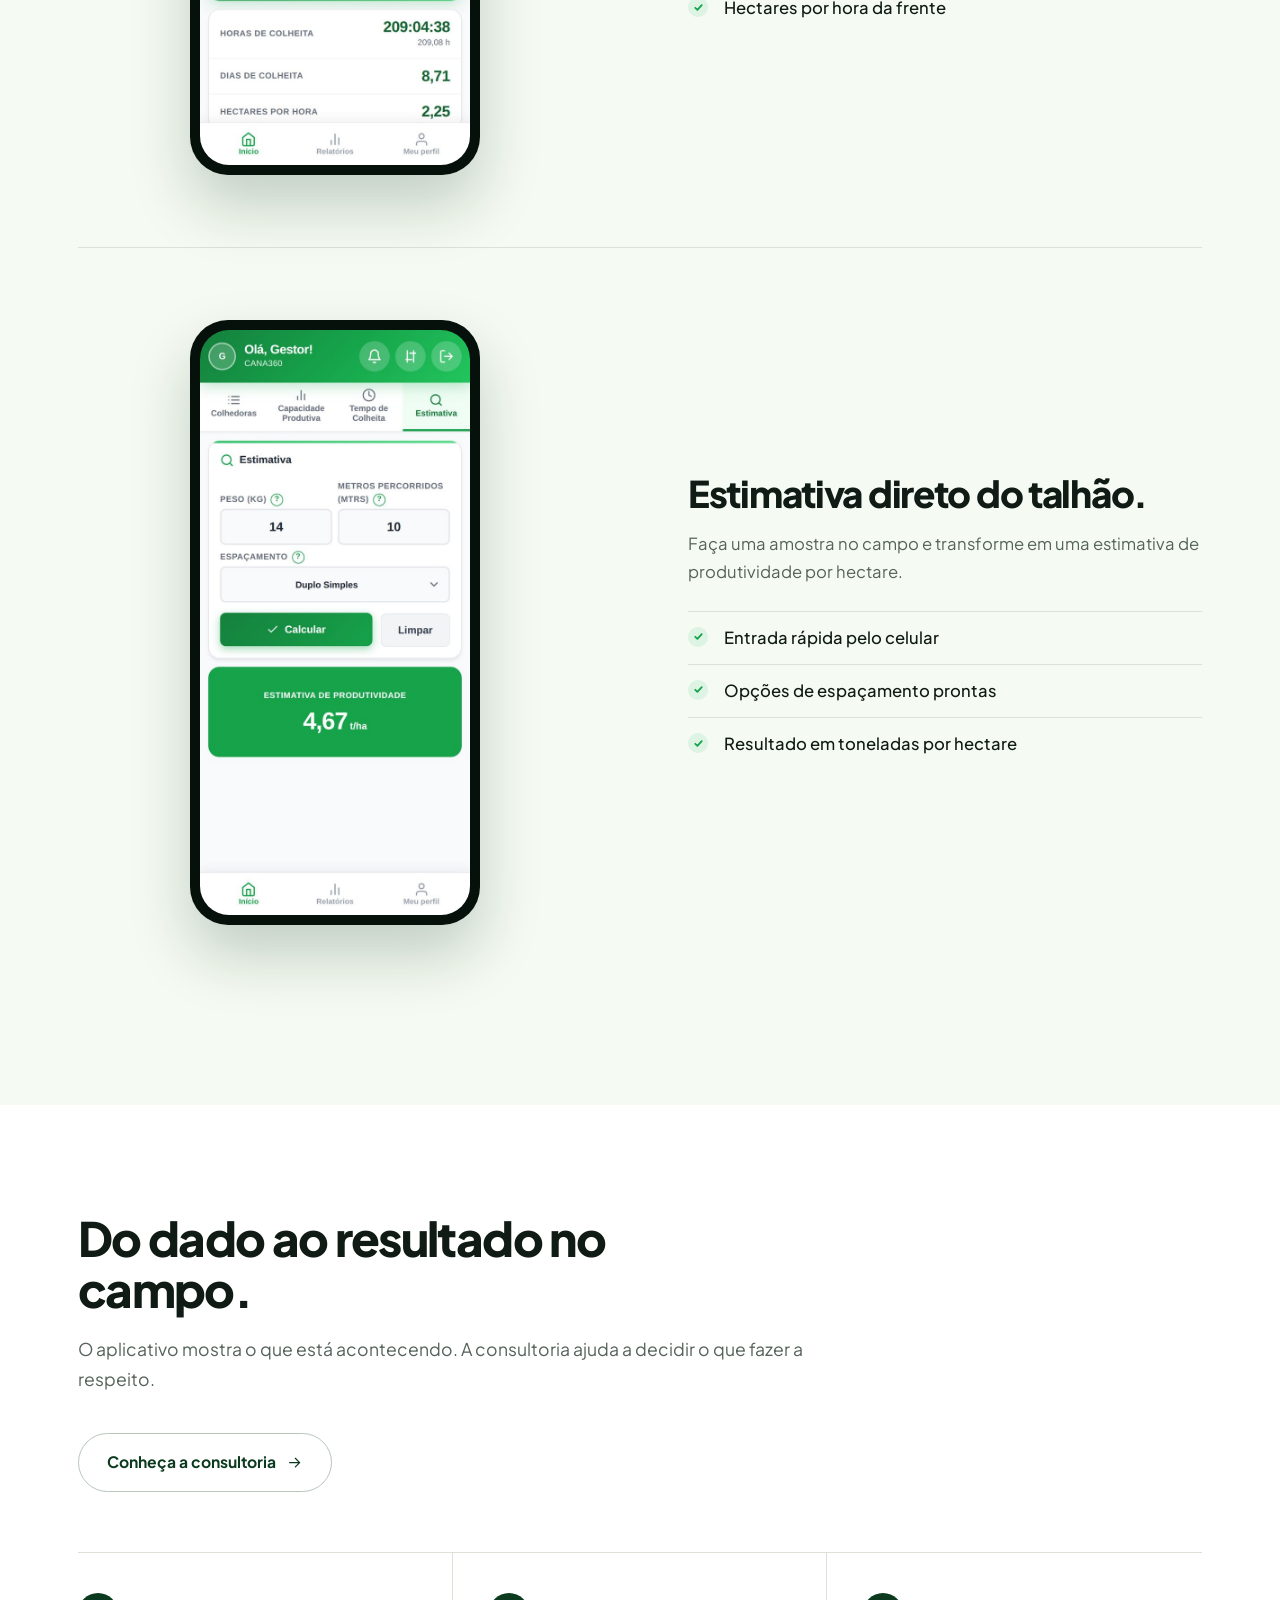
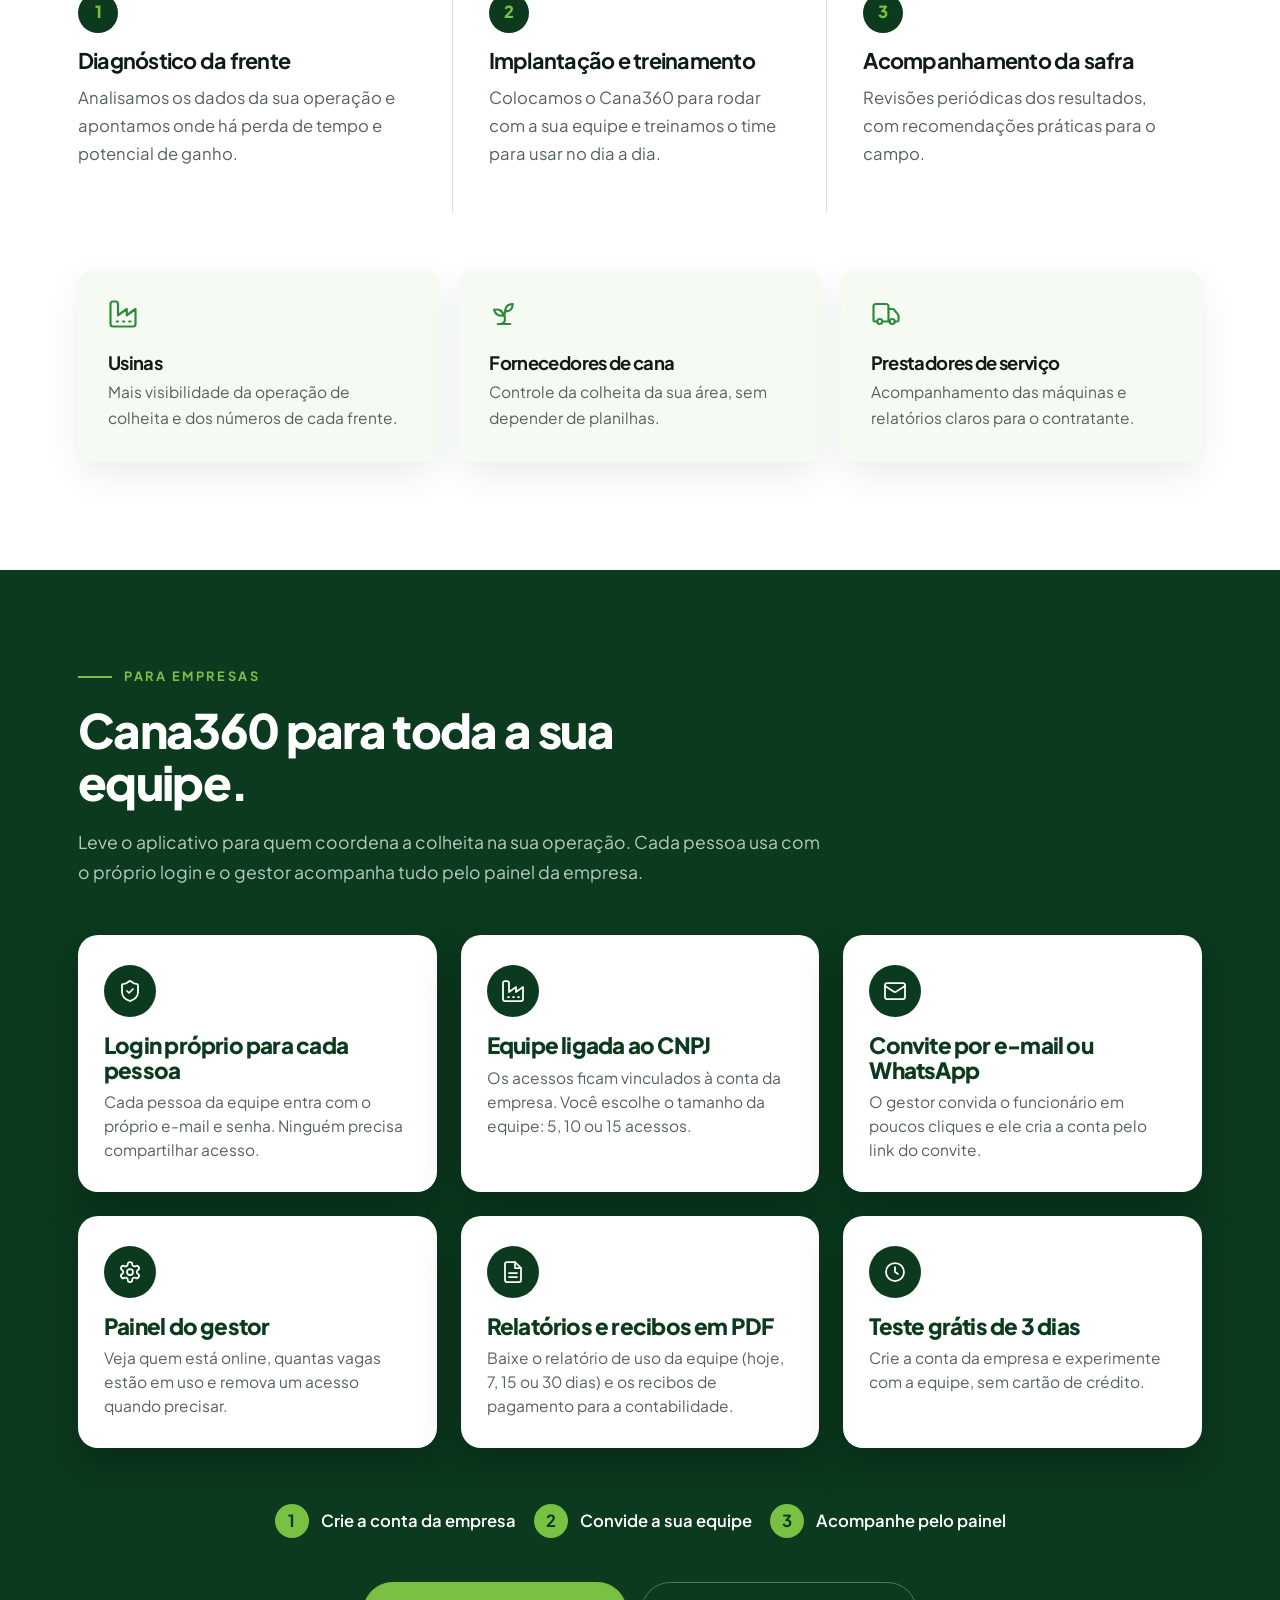
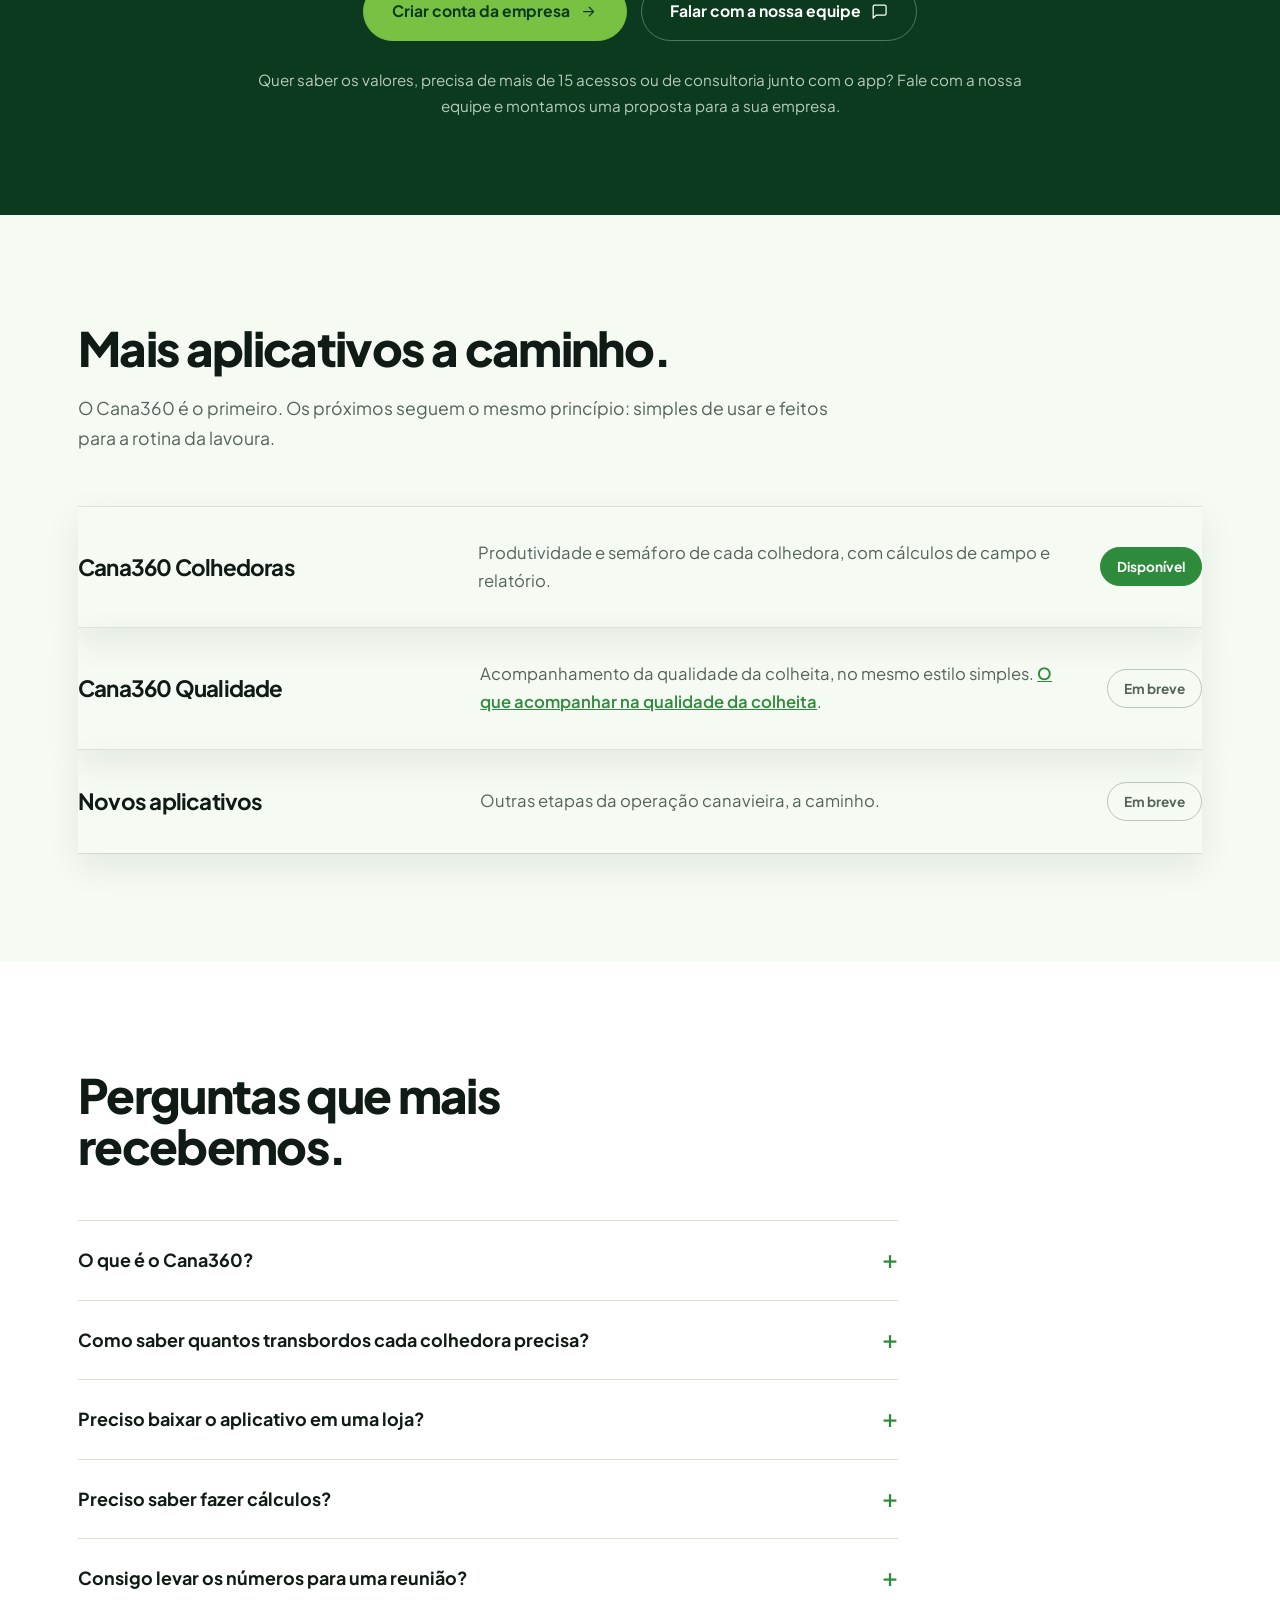
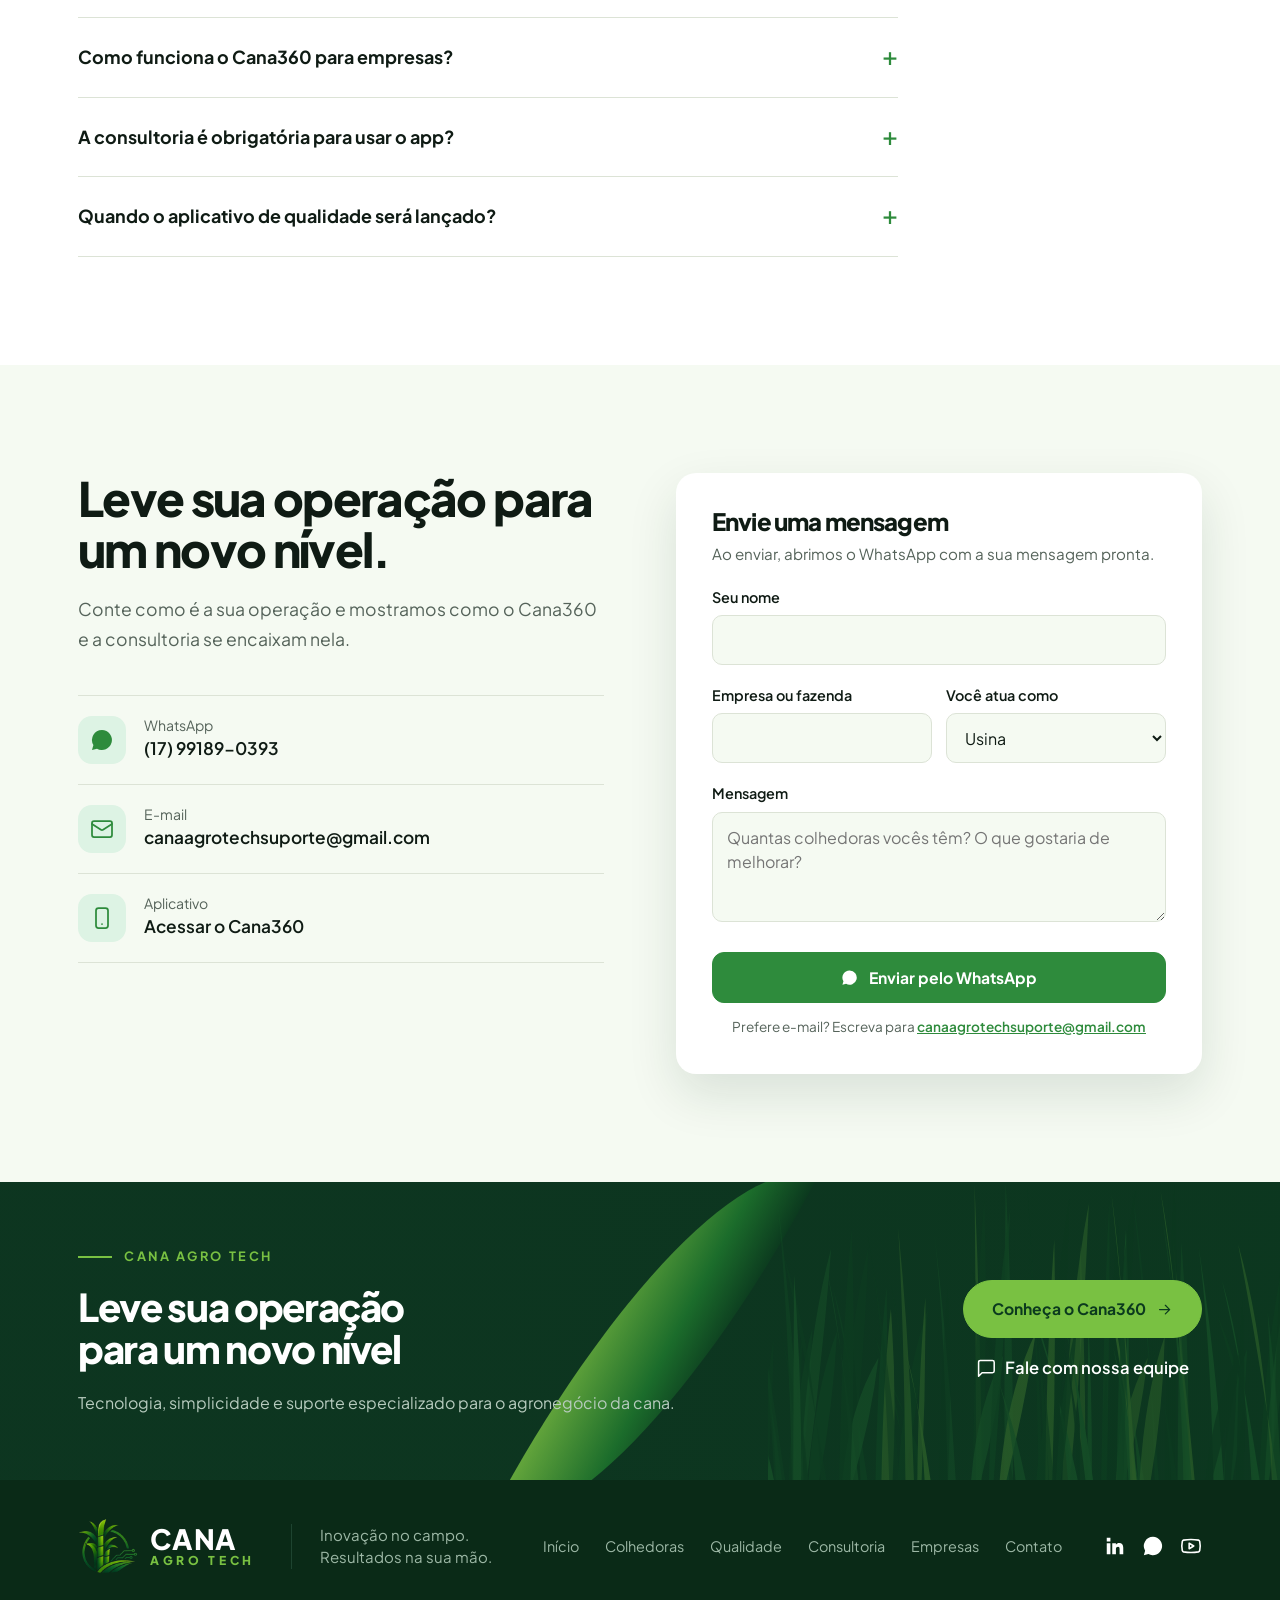
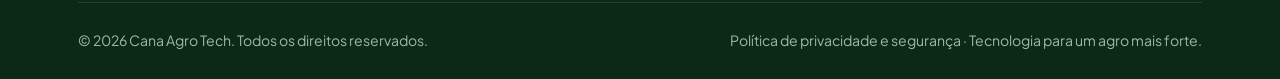
==== commit 2ef2043f: "New" ====
--- a/index.html
+++ b/index.html
@@ -3,8 +3,8 @@
 <head>
 <meta charset="utf-8">
 <meta name="viewport" content="width=device-width, initial-scale=1">
-<title>Cana360: aplicativo para colheita de cana-de-açúcar | Cana Agro Tech</title>
-<meta name="description" content="Cana360: aplicativo para a colheita de cana-de-açúcar com calculadoras, Avaliação de Qualidade (perda, soqueira e pisoteio) e Auditoria de Segurança da colhedora, direto no celular.">
+<title>Cana360 | app de controle de colhedoras de cana-de-açúcar</title>
+<meta name="description" content="Cana360: aplicativo de controle de colhedoras de cana-de-açúcar. Acompanhe produtividade, transbordos e capacidade da frente de colheita pelo celular.">
 <meta name="robots" content="index, follow, max-image-preview:large">
 <link rel="canonical" href="https://www.canaagrotech.com.br/">
 <meta name="theme-color" content="#0D3520">
@@ -33,10 +33,10 @@
 {"@context":"https://schema.org","@type":"WebSite","name":"Cana Agro Tech","url":"https://www.canaagrotech.com.br/","inLanguage":"pt-BR"}
 </script>
 <script type="application/ld+json">
-{"@context":"https://schema.org","@type":"SoftwareApplication","name":"Cana360","applicationCategory":"BusinessApplication","operatingSystem":"Web, Android, iOS","url":"https://app.canaagrotech.com.br","description":"Aplicativo para a colheita de cana-de-açúcar: calculadoras de produtividade das colhedoras, transbordos, capacidade produtiva e estimativa de produtividade, além de Avaliação de Qualidade da colheita e Auditoria de Segurança da colhedora.","inLanguage":"pt-BR","publisher":{"@type":"Organization","name":"Cana Agro Tech","url":"https://www.canaagrotech.com.br/"}}
-</script>
-<script type="application/ld+json">
-{"@context":"https://schema.org","@type":"FAQPage","mainEntity":[{"@type":"Question","name":"O que é o Cana360?","acceptedAnswer":{"@type":"Answer","text":"É um aplicativo da Cana Agro Tech com calculadoras para a colheita de cana-de-açúcar: produtividade das colhedoras em toneladas por hora, transbordos necessários, caminhões por hora, capacidade produtiva, previsão de término da colheita e estimativa de produtividade por hectare."}},{"@type":"Question","name":"Como saber quantos transbordos cada colhedora precisa?","acceptedAnswer":{"@type":"Answer","text":"No Cana360 você informa o tempo de carregamento e o ciclo de cada colhedora. O aplicativo calcula a relação entre eles e mostra quantos transbordos a frente precisa."}},{"@type":"Question","name":"Preciso baixar o aplicativo em uma loja?","acceptedAnswer":{"@type":"Answer","text":"Não. O Cana360 abre pelo link no celular e pode ser instalado na tela inicial, como qualquer aplicativo."}},{"@type":"Question","name":"Preciso saber fazer cálculos?","acceptedAnswer":{"@type":"Answer","text":"Não. Você informa os tempos e dados da operação e o aplicativo entrega o resultado pronto."}},{"@type":"Question","name":"Consigo levar os números para uma reunião?","acceptedAnswer":{"@type":"Answer","text":"Sim. O aplicativo gera um relatório em PDF com o resumo das colhedoras."}},{"@type":"Question","name":"Como funciona o Cana360 para empresas?","acceptedAnswer":{"@type":"Answer","text":"A empresa cria uma conta com CNPJ, convida a equipe por e-mail ou WhatsApp e cada pessoa entra com o próprio login. O gestor acompanha os acessos e o tempo de uso pelo painel e baixa relatórios em PDF. Fale com a nossa equipe para saber os valores."}},{"@type":"Question","name":"A consultoria é obrigatória para usar o app?","acceptedAnswer":{"@type":"Answer","text":"Não. Você pode usar o aplicativo sozinho. A consultoria é para quem quer apoio na implantação e na análise dos resultados."}},{"@type":"Question","name":"O que são a Avaliação de Qualidade e a Auditoria de Segurança?","acceptedAnswer":{"@type":"Answer","text":"São duas ferramentas do Cana360. Na Avaliação de Qualidade você registra os pesos da amostra, a soqueira e o pisoteio e vê a perda de cana com as cores de aderente ou atenção. Na Auditoria de Segurança você percorre o check list de 16 itens da colhedora e vê na hora o que precisa ser corrigido."}},{"@type":"Question","name":"A Qualidade e a Auditoria funcionam sem internet?","acceptedAnswer":{"@type":"Answer","text":"Sim, desde que o aparelho já tenha aberto o Cana360 antes, com internet e com o login ativo. Ao salvar sem conexão, o registro fica guardado no aparelho e é enviado sozinho quando a internet volta."}},{"@type":"Question","name":"Preciso pagar à parte pela Qualidade e pela Auditoria?","acceptedAnswer":{"@type":"Answer","text":"As duas ferramentas estão incluídas no plano do Cana360. Também é possível contratar só a Qualidade ou só a Auditoria de Segurança. Fale com a nossa equipe pelo WhatsApp."}}]}
+{"@context":"https://schema.org","@type":"SoftwareApplication","name":"Cana360","applicationCategory":"BusinessApplication","operatingSystem":"Web, Android, iOS","url":"https://app.canaagrotech.com.br","description":"Aplicativo com calculadoras para a colheita de cana-de-açúcar: produtividade das colhedoras, transbordos, capacidade produtiva e estimativa de produtividade.","inLanguage":"pt-BR","publisher":{"@type":"Organization","name":"Cana Agro Tech","url":"https://www.canaagrotech.com.br/"}}
+</script>
+<script type="application/ld+json">
+{"@context":"https://schema.org","@type":"FAQPage","mainEntity":[{"@type":"Question","name":"O que é o Cana360?","acceptedAnswer":{"@type":"Answer","text":"É um aplicativo da Cana Agro Tech com calculadoras para a colheita de cana-de-açúcar: produtividade das colhedoras em toneladas por hora, transbordos necessários, caminhões por hora, capacidade produtiva, previsão de término da colheita e estimativa de produtividade por hectare."}},{"@type":"Question","name":"Como saber quantos transbordos cada colhedora precisa?","acceptedAnswer":{"@type":"Answer","text":"No Cana360 você informa o tempo de carregamento e o ciclo de cada colhedora. O aplicativo calcula a relação entre eles e mostra quantos transbordos a frente precisa."}},{"@type":"Question","name":"Preciso baixar o aplicativo em uma loja?","acceptedAnswer":{"@type":"Answer","text":"Não. O Cana360 abre pelo link no celular e pode ser instalado na tela inicial, como qualquer aplicativo."}},{"@type":"Question","name":"Preciso saber fazer cálculos?","acceptedAnswer":{"@type":"Answer","text":"Não. Você informa os tempos e dados da operação e o aplicativo entrega o resultado pronto."}},{"@type":"Question","name":"Consigo levar os números para uma reunião?","acceptedAnswer":{"@type":"Answer","text":"Sim. O aplicativo gera um relatório em PDF com o resumo das colhedoras."}},{"@type":"Question","name":"Como funciona o Cana360 para empresas?","acceptedAnswer":{"@type":"Answer","text":"A empresa cria uma conta com CNPJ, convida a equipe por e-mail ou WhatsApp e cada pessoa entra com o próprio login. O gestor acompanha os acessos e o tempo de uso pelo painel e baixa relatórios em PDF. Fale com a nossa equipe para saber os valores."}},{"@type":"Question","name":"A consultoria é obrigatória para usar o app?","acceptedAnswer":{"@type":"Answer","text":"Não. Você pode usar o aplicativo sozinho. A consultoria é para quem quer apoio na implantação e na análise dos resultados."}},{"@type":"Question","name":"Quando o aplicativo de qualidade será lançado?","acceptedAnswer":{"@type":"Answer","text":"Ele está em desenvolvimento. Fale com a gente para ser avisado quando estiver disponível."}}]}
 </script>
 <link rel="stylesheet" href="css/style.css">
 </head>
@@ -62,7 +62,7 @@
       <img src="img/logo.png" alt="" width="46" height="46">
       <span class="nm"><b>CANA</b><small>AGRO TECH</small></span>
     </a>
-    <ul id="menu"><li><a href="#inicio">Início</a></li><li><a href="#telas">Cana360</a></li><li><a href="#ferramentas">Qualidade e Auditoria</a></li><li><a href="#consultoria">Soluções</a></li><li><a href="#empresas">Empresas</a></li><li><a href="#contato">Contato</a></li></ul>
+    <ul id="menu"><li><a href="#inicio">Início</a></li><li><a href="/controle-de-colhedoras/">Colhedoras</a></li><li><a href="/qualidade-da-colheita/">Qualidade</a></li><li><a href="/consultoria/">Consultoria</a></li><li><a href="#empresas">Empresas</a></li><li><a href="#contato">Contato</a></li></ul>
     <div class="nav-acoes">
       <a class="btn pre sm pill" href="https://app.canaagrotech.com.br" target="_blank" rel="noopener">Conheça o Cana360<svg class="ico"><use href="#i-arrow"/></svg></a>
       <button class="menu-btn" id="menu-btn" type="button" aria-label="Abrir menu" aria-expanded="false" aria-controls="menu"><svg class="ico"><use href="#i-menu"/></svg></button>
@@ -77,7 +77,7 @@
     <div>
       <p class="eyebrow">CANA AGRO TECH</p>
       <h1>Tecnologia que <br>transforma a gestão <br><em>da cana</em></h1>
-      <p class="sub">Cana360: aplicativo com calculadoras para a colheita de cana-de-açúcar, agora com Avaliação de Qualidade e Auditoria de Segurança da colhedora. Mais controle e informação para sua operação.</p>
+      <p class="sub">Cana360: aplicativo de controle de colhedoras para a colheita de cana-de-açúcar. Mais produtividade, transbordos sob controle e informação para sua operação, direto no celular.</p>
       <div class="botoes">
         <a class="btn pre pill" href="https://app.canaagrotech.com.br" target="_blank" rel="noopener">Conheça o Cana360<svg class="ico"><use href="#i-arrow"/></svg></a>
         <a class="btn vaz pill" href="https://wa.me/5517991890393?text=Ol%C3%A1!%20Quero%20conhecer%20a%20Cana%20Agro%20Tech." target="_blank" rel="noopener">Fale com nossa equipe<svg class="ico"><use href="#i-ch"/></svg></a>
@@ -95,7 +95,7 @@
     <p class="eyebrow dark">TUDO EM UM SÓ LUGAR</p>
     <h2>O Cana360 é completo e simples</h2>
     <p class="intro">Reunimos em um só aplicativo tudo o que você precisa para acompanhar e gerenciar sua operação de cana-de-açúcar.</p>
-    <div class="cards4" id="solucoes"><a class="card" href="#telas"><span class="ic"><svg class="ico"><use href="#i-tractor"/></svg></span><h3>Colheita</h3><p>Acompanhe o avanço das frentes, a produção e o rendimento das máquinas.</p><span class="mais">Saiba mais<svg class="ico"><use href="#i-arrow"/></svg></span><i class="img f1"></i></a><a class="card" href="#telas"><span class="ic"><svg class="ico"><use href="#i-truck"/></svg></span><h3>Transporte</h3><p>Monitore a frota, rotas, tempos e o fluxo de carregamento.</p><span class="mais">Saiba mais<svg class="ico"><use href="#i-arrow"/></svg></span><i class="img f2"></i></a><a class="card" href="#telas"><span class="ic"><svg class="ico"><use href="#i-gear"/></svg></span><h3>Gestão</h3><p>Organize equipes, registros, ocorrências e facilite a rotina administrativa.</p><span class="mais">Saiba mais<svg class="ico"><use href="#i-arrow"/></svg></span><i class="img f3"></i></a><a class="card" href="#telas"><span class="ic"><svg class="ico"><use href="#i-bars"/></svg></span><h3>Indicadores</h3><p>Tenha dados reais e em tempo real para tomar melhores decisões.</p><span class="mais">Saiba mais<svg class="ico"><use href="#i-arrow"/></svg></span><i class="img f4"></i></a></div>
+    <div class="cards4" id="solucoes"><a class="card" href="/controle-de-colhedoras/"><span class="ic"><svg class="ico"><use href="#i-tractor"/></svg></span><h3>Colheita</h3><p>Acompanhe o avanço das frentes, a produção e o rendimento das máquinas.</p><span class="mais">Saiba mais<svg class="ico"><use href="#i-arrow"/></svg></span><i class="img f1"></i></a><a class="card" href="/controle-de-colhedoras/"><span class="ic"><svg class="ico"><use href="#i-truck"/></svg></span><h3>Transporte</h3><p>Monitore a frota, rotas, tempos e o fluxo de carregamento.</p><span class="mais">Saiba mais<svg class="ico"><use href="#i-arrow"/></svg></span><i class="img f2"></i></a><a class="card" href="/consultoria/"><span class="ic"><svg class="ico"><use href="#i-gear"/></svg></span><h3>Gestão</h3><p>Organize equipes, registros, ocorrências e facilite a rotina administrativa.</p><span class="mais">Saiba mais<svg class="ico"><use href="#i-arrow"/></svg></span><i class="img f3"></i></a><a class="card" href="/qualidade-da-colheita/"><span class="ic"><svg class="ico"><use href="#i-bars"/></svg></span><h3>Indicadores</h3><p>Tenha dados reais e em tempo real para tomar melhores decisões.</p><span class="mais">Saiba mais<svg class="ico"><use href="#i-arrow"/></svg></span><i class="img f4"></i></a></div>
   </div>
 </section>
 
@@ -108,55 +108,46 @@
   </div>
 </section>
 
+<section id="sobre">
+  <div class="wrap dois">
+    <div>
+      <h2>Menos conta, mais decisão na frente de colheita.</h2>
+      <p class="intro">Criamos o Cana360 para o dia a dia de quem coordena colhedoras, transbordos e caminhões. Em vez de tabelas e cálculos de cabeça, o aplicativo entrega uma leitura clara da operação, e a nossa consultoria ajuda a agir sobre ela.</p>
+      <div class="botoes"><a class="btn vaz" href="#telas">Conhecer as telas</a></div>
+    </div>
+    <ol class="passos">
+      <li><div><h3>Cadastre a frota</h3><p>Informe uma vez as colhedoras da operação. Quando o tempo de carregamento mudar, basta editar.</p></div></li>
+      <li><div><h3>Registre os tempos</h3><p>Preencha os tempos direto no celular. O aplicativo faz todas as contas sozinho.</p></div></li>
+      <li><div><h3>Decida com clareza</h3><p>A cor se refere a relação máquina x transbordo.</p></div></li>
+    </ol>
+  </div>
+</section>
+
 <section id="telas" class="papel">
   <div class="wrap">
     <h2>Quatro telas para a rotina da lavoura.</h2>
     <p class="intro">Veja como o Cana360 aparece no celular de quem está na frente de colheita.</p>
-    <div class="galeria">
-      <figure><div class="cel"><div class="shot s-col" role="img" aria-label="Tela de colhedoras"></div></div><figcaption><h3>Toda a frota em uma tela</h3><p>Toneladas por hora de cada colhedora e a cor que mostra como ela está.</p></figcaption></figure>
-      <figure><div class="cel"><div class="shot s-cap" role="img" aria-label="Tela de capacidade produtiva"></div></div><figcaption><h3>Capacidade do dia</h3><p>Quanto a sua frente pode colher em um dia, com poucos dados.</p></figcaption></figure>
-      <figure><div class="cel"><div class="shot s-tempo" role="img" aria-label="Tela de tempo de colheita"></div></div><figcaption><h3>Quando a área termina</h3><p>Previsão de término e quantos dias de colheita faltam.</p></figcaption></figure>
-      <figure><div class="cel"><div class="shot s-est" role="img" aria-label="Tela de estimativa de produtividade"></div></div><figcaption><h3>Estimativa do talhão</h3><p>Uma amostra no campo vira toneladas por hectare.</p></figcaption></figure>
-    </div>
-  </div>
-</section>
-
-<section id="ferramentas">
-  <div class="wrap">
-    <p class="eyebrow dark esq">NOVO NO CANA360</p>
-    <h2>Qualidade e segurança, direto do celular.</h2>
-    <p class="intro">Duas ferramentas novas no mesmo aplicativo: avalie a qualidade da colheita no talhão e audite a colhedora antes de operar. O resultado aparece na hora.</p>
-
-    <div class="tela" id="qualidade">
-      <div class="fig">
-        <div class="duo">
-          <div class="cel"><div class="shot s-qual" role="img" aria-label="Tela da Avaliação de Qualidade com os pesos da amostra e perda de 1,02%"></div></div>
-          <div class="cel"><div class="shot s-qualr" role="img" aria-label="Resumo da avaliação: perda, soqueira e pisoteio aderentes"></div></div>
-        </div>
-        <p class="exemplo">Exemplo com dados fictícios.</p>
-      </div>
-      <div class="txt"><h3>Avaliação de Qualidade</h3><p>Faça a amostra na lateral do eito e veja na hora quanto de cana ficou no campo. O app compara com a meta de perda para o seu espaçamento e tipo de colheita (cana de ano ou bis).</p>
-        <ul><li>Perda de cana, soqueira e pisoteio na mesma avaliação</li><li>Cores mostram o que está aderente e o que pede atenção</li><li>Salve, compartilhe no WhatsApp e exporte em PDF ou Excel</li></ul></div>
-    </div>
-
-    <div class="tela rev" id="auditoria">
-      <div class="txt"><h3>Auditoria de Segurança</h3><p>Percorra o check list da colhedora e marque cada item como conforme ou não conforme. O resumo mostra o que precisa ser corrigido antes de operar.</p>
-        <ul><li>16 itens: buzina, faróis, sirene de ré, extintor, martelo quebra-vidro e mais</li><li>Resumo com o percentual de itens aderentes e em atenção</li><li>Histórico das últimas auditorias e envio por WhatsApp</li></ul></div>
-      <div class="fig">
-        <div class="duo">
-          <div class="cel"><div class="shot s-aud" role="img" aria-label="Check list da auditoria de segurança com itens conformes e não conformes"></div></div>
-          <div class="cel"><div class="shot s-audr" role="img" aria-label="Resumo da auditoria: 14 de 16 itens aderentes e 2 em atenção"></div></div>
-        </div>
-        <p class="exemplo">Exemplo com dados fictícios.</p>
-      </div>
-    </div>
-
-    <ul class="chips"><li>Funciona sem internet e envia quando a conexão volta</li><li>Incluso no plano do Cana360</li><li>Também dá para contratar só uma delas</li></ul>
-    <div class="ferr-ctas">
-      <a class="btn pre pill" href="https://app.canaagrotech.com.br" target="_blank" rel="noopener">Conhecer o Cana360<svg class="ico"><use href="#i-arrow"/></svg></a>
-      <a class="btn vaz pill" href="https://wa.me/5517991890393?text=Ol%C3%A1!%20Quero%20conhecer%20a%20Avalia%C3%A7%C3%A3o%20de%20Qualidade%20e%20a%20Auditoria%20de%20Seguran%C3%A7a%20do%20Cana360." target="_blank" rel="noopener">Falar com a nossa equipe<svg class="ico"><use href="#i-ch"/></svg></a>
-    </div>
-    <p class="ferr-nota">Outros aplicativos para a operação canavieira estão a caminho.</p>
+
+    <div class="tela">
+      <div class="cel"><div class="shot s-col" role="img" aria-label="Tela de colhedoras"></div></div>
+      <div class="txt"><h3>Toda a frota em uma tela.</h3><p>Veja cada colhedora, a produtividade em toneladas por hora e a cor que indica como ela está.</p>
+        <ul><li>Cadastro simples de colhedoras</li><li>Totais da frente atualizados na hora</li><li>Legenda de cores sempre à vista</li></ul></div>
+    </div>
+    <div class="tela inv">
+      <div class="cel"><div class="shot s-cap" role="img" aria-label="Tela de capacidade produtiva"></div></div>
+      <div class="txt"><h3>Capacidade produtiva do dia.</h3><p>Informe poucos dados da operação e veja quanto a sua frente pode colher em um dia.</p>
+        <ul><li>Campos com ajuda em cada item</li><li>Resultado em toneladas por dia</li><li>Botão para limpar e simular de novo</li></ul></div>
+    </div>
+    <div class="tela">
+      <div class="cel"><div class="shot s-tempo" role="img" aria-label="Tela de tempo de colheita"></div></div>
+      <div class="txt"><h3>Quando a área termina.</h3><p>Informe a quantidade de hectare e máquinas na sua área. O aplicativo mostra a previsão de término e quantos dias de colheita faltam.</p>
+        <ul><li>Previsão com data e hora de Brasília</li><li>Horas e dias de colheita</li><li>Hectares por hora da frente</li></ul></div>
+    </div>
+    <div class="tela inv">
+      <div class="cel"><div class="shot s-est" role="img" aria-label="Tela de estimativa de produtividade"></div></div>
+      <div class="txt"><h3>Estimativa direto do talhão.</h3><p>Faça uma amostra no campo e transforme em uma estimativa de produtividade por hectare.</p>
+        <ul><li>Entrada rápida pelo celular</li><li>Opções de espaçamento prontas</li><li>Resultado em toneladas por hectare</li></ul></div>
+    </div>
   </div>
 </section>
 
@@ -164,6 +155,7 @@
   <div class="wrap">
     <h2>Do dado ao resultado no campo.</h2>
     <p class="intro">O aplicativo mostra o que está acontecendo. A consultoria ajuda a decidir o que fazer a respeito.</p>
+    <div class="botoes"><a class="btn vaz pill" href="/consultoria/">Conheça a consultoria<svg class="ico"><use href="#i-arrow"/></svg></a></div>
     <div class="servs">
       <div><span class="n">1</span><h3>Diagnóstico da frente</h3><p>Analisamos os dados da sua operação e apontamos onde há perda de tempo e potencial de ganho.</p></div>
       <div><span class="n">2</span><h3>Implantação e treinamento</h3><p>Colocamos o Cana360 para rodar com a sua equipe e treinamos o time para usar no dia a dia.</p></div>
@@ -208,6 +200,18 @@
   </div>
 </section>
 
+<section id="apps" class="papel">
+  <div class="wrap">
+    <h2>Mais aplicativos a caminho.</h2>
+    <p class="intro">O Cana360 é o primeiro. Os próximos seguem o mesmo princípio: simples de usar e feitos para a rotina da lavoura.</p>
+    <div class="familia">
+      <div class="app"><h3>Cana360 Colhedoras</h3><p>Produtividade e semáforo de cada colhedora, com cálculos de campo e relatório.</p><a class="selo on" href="https://app.canaagrotech.com.br" target="_blank" rel="noopener">Disponível</a></div>
+      <div class="app"><h3>Cana360 Qualidade</h3><p>Acompanhamento da qualidade da colheita, no mesmo estilo simples. <a href="/qualidade-da-colheita/" style="color:var(--folha);font-weight:600">O que acompanhar na qualidade da colheita</a>.</p><span class="selo">Em breve</span></div>
+      <div class="app"><h3>Novos aplicativos</h3><p>Outras etapas da operação canavieira, a caminho.</p><span class="selo">Em breve</span></div>
+    </div>
+  </div>
+</section>
+
 <section id="duvidas">
   <div class="wrap">
     <h2>Perguntas que mais recebemos.</h2>
@@ -219,9 +223,7 @@
       <details><summary>Consigo levar os números para uma reunião?</summary><p>Sim. O aplicativo gera um relatório em PDF com o resumo das colhedoras.</p></details>
       <details><summary>Como funciona o Cana360 para empresas?</summary><p>A empresa cria uma conta com CNPJ, convida a equipe por e-mail ou WhatsApp e cada pessoa entra com o próprio login. O gestor acompanha os acessos e o tempo de uso pelo painel e baixa relatórios em PDF. Fale com a nossa equipe para saber os valores.</p></details>
       <details><summary>A consultoria é obrigatória para usar o app?</summary><p>Não. Você pode usar o aplicativo sozinho. A consultoria é para quem quer apoio na implantação e na análise dos resultados.</p></details>
-      <details><summary>O que são a Avaliação de Qualidade e a Auditoria de Segurança?</summary><p>São duas ferramentas do Cana360. Na Avaliação de Qualidade você registra os pesos da amostra, a soqueira e o pisoteio e vê a perda de cana com as cores de aderente ou atenção. Na Auditoria de Segurança você percorre o check list de 16 itens da colhedora e vê na hora o que precisa ser corrigido.</p></details>
-      <details><summary>A Qualidade e a Auditoria funcionam sem internet?</summary><p>Sim, desde que o aparelho já tenha aberto o Cana360 antes, com internet e com o login ativo. Ao salvar sem conexão, o registro fica guardado no aparelho e é enviado sozinho quando a internet volta.</p></details>
-      <details><summary>Preciso pagar à parte pela Qualidade e pela Auditoria?</summary><p>As duas ferramentas estão incluídas no plano do Cana360. Também é possível contratar só a Qualidade ou só a Auditoria de Segurança. Fale com a nossa equipe pelo WhatsApp.</p></details>
+      <details><summary>Quando o aplicativo de qualidade será lançado?</summary><p>Ele está em desenvolvimento. Fale com a gente para ser avisado quando estiver disponível.</p></details>
     </div>
   </div>
 </section>
@@ -269,7 +271,7 @@
     <div class="rodape">
       <a class="logo" href="#inicio"><img src="img/logo.png" alt="" width="46" height="46"><span class="nm"><b>CANA</b><small>AGRO TECH</small></span></a>
       <p class="tg">Inovação no campo. Resultados na sua mão.</p>
-      <nav aria-label="Rodapé"><a href="#inicio">Início</a><a href="#telas">Cana360</a><a href="#ferramentas">Qualidade e Auditoria</a><a href="#consultoria">Soluções</a><a href="#empresas">Empresas</a><a href="#contato">Contato</a></nav>
+      <nav aria-label="Rodapé"><a href="#inicio">Início</a><a href="/controle-de-colhedoras/">Colhedoras</a><a href="/qualidade-da-colheita/">Qualidade</a><a href="/consultoria/">Consultoria</a><a href="#empresas">Empresas</a><a href="#contato">Contato</a></nav>
       <div class="soc"><a href="https://www.linkedin.com/in/fabio-parreira-0b097a136" aria-label="LinkedIn"><svg class="ico cheio"><use href="#i-in"/></svg></a><a href="https://wa.me/5517991890393" target="_blank" rel="noopener" aria-label="WhatsApp"><svg class="ico cheio"><use href="#i-zap"/></svg></a><a href="#" aria-label="YouTube"><svg class="ico"><use href="#i-yt"/></svg></a></div>
     </div>
     <div class="legal">
--- a/css/style.css
+++ b/css/style.css
@@ -403,44 +403,37 @@
 .emp-ctas{display:flex;gap:14px;justify-content:center;flex-wrap:wrap;margin-top:44px}
 .emp-grid .emp-card{padding:30px 26px}
 
-/* ---- telas novas: Qualidade e Auditoria ---- */
-.s-qual{background-image:url(../img/tela-qualidade.jpg)}
-.s-qualr{background-image:url(../img/tela-qualidade-resumo.jpg)}
-.s-aud{background-image:url(../img/tela-auditoria.jpg)}
-.s-audr{background-image:url(../img/tela-auditoria-resumo.jpg)}
-
-/* galeria compacta das calculadoras (substitui as 4 seções longas) */
-.galeria{display:grid;grid-template-columns:repeat(4,1fr);gap:32px 28px;margin-top:56px}
-.galeria figure{margin:0;text-align:center}
-.galeria .cel{width:min(230px,100%);margin:0 auto 24px;box-shadow:0 30px 60px rgba(13,53,32,.2)}
-.galeria h3{font-size:1.2rem;font-weight:800}
-.galeria p{margin:8px auto 0;font-size:.95rem;color:var(--suave);max-width:26ch;line-height:1.55}
-
-/* duas telas lado a lado */
-.fig{min-width:0}
-.duo{display:flex;justify-content:center;align-items:flex-start;gap:20px}
-.tela .duo .cel{width:min(214px,46%);margin:0;flex:none}
-.tela .duo .cel+.cel{margin-top:48px}
-.tela .exemplo{text-align:center;max-width:none;margin-top:26px;font-size:.85rem}
-.tela.rev .fig{order:2}
-.tela#qualidade{margin-top:56px}
-.chips{list-style:none;padding:0;margin:8px 0 0;display:flex;flex-wrap:wrap;justify-content:center;gap:12px}
-.chips li{background:var(--papel);border:1px solid var(--linha);border-radius:999px;padding:10px 18px;font-weight:600;font-size:.95rem;color:var(--floresta)}
-.ferr-ctas{display:flex;flex-wrap:wrap;justify-content:center;gap:14px;margin-top:32px}
-.ferr-nota{text-align:center;margin:22px auto 0;color:var(--suave);font-size:.95rem}
-@media (max-width:1100px){.galeria{grid-template-columns:1fr 1fr}}
-@media (max-width:900px){
-  .tela.rev .fig{order:0}
-  .tela .duo .cel{width:min(200px,44%)}
-  .galeria{gap:36px 16px;margin-top:40px}
-  .galeria .cel{width:min(190px,100%)}
-}
-@media (max-width:480px){
-  .tela .duo{gap:12px}
-  .tela .duo .cel+.cel{margin-top:32px}
-  .chips li{font-size:.9rem;padding:9px 14px}
-}
-.eyebrow.esq{justify-content:flex-start}
-.tela .duo .cel{width:min(236px,46%)}
-@media (max-width:900px){.tela .duo .cel{width:min(200px,44%)}}
-@media (max-width:900px){.tela.rev .fig{order:-1}}
+/* ===== páginas internas (SEO) ===== */
+body.int .nav ul li:first-child a{color:var(--suave);border-color:transparent}
+body.int .nav ul li:first-child a:hover{color:var(--floresta);border-color:var(--lima)}
+body.int .nav ul a[aria-current="page"]{color:var(--floresta);border-color:var(--lima)}
+.ph{padding:60px 0 84px;background:radial-gradient(520px 320px at 88% 20%,rgba(224,168,72,.28),transparent 70%),repeating-linear-gradient(100deg,rgba(121,193,66,.07) 0 3px,transparent 3px 30px),#0A3319}
+.ph h1{font-size:clamp(2.1rem,4.2vw,3.3rem);font-weight:800;max-width:20ch;line-height:1.06;letter-spacing:-.035em}
+.ph .sub{margin-top:22px;font-size:1.15rem;color:#C5D8CC;max-width:56ch}
+.ph .botoes{margin-top:34px}
+.mig{display:flex;flex-wrap:wrap;gap:8px;font-size:.88rem;color:#9DB8A6;margin-bottom:28px}
+.mig a{text-decoration:none}.mig a:hover{color:var(--lima)}
+.mig span[aria-hidden]{opacity:.6}
+.art{padding:80px 0}
+.art .col{max-width:720px}
+.art h2{font-size:clamp(1.6rem,2.8vw,2.1rem);max-width:none}
+.art .col h2:not(:first-child){margin-top:56px}
+.art .col p{margin-top:16px}
+.art .col p,.art .pts li{color:#2B3A31}
+.art .col .botoes{margin-top:28px}
+.pts{list-style:none;padding:0;margin-top:22px;border-top:1px solid var(--linha)}
+.pts li{padding:18px 0;border-bottom:1px solid var(--linha)}
+.pts b{display:block;font-family:var(--titulo);font-size:1.1rem;margin-bottom:4px}
+.art .passos p{margin-top:0}
+.faq-sec{padding:80px 0;background:var(--papel)}
+.faq-sec h2{max-width:none;font-size:clamp(1.6rem,2.8vw,2.1rem)}
+.faq-sec .faq{margin-top:32px}
+.rel{display:grid;grid-template-columns:repeat(auto-fit,minmax(240px,1fr));gap:20px;margin-top:32px}
+.rel a{display:block;background:var(--papel);padding:28px;border-radius:16px;text-decoration:none;box-shadow:0 14px 34px rgba(13,53,32,.08);transition:transform .2s}
+.rel a:hover{transform:translateY(-3px)}
+.rel .ico{width:30px;height:30px;color:var(--folha);margin-bottom:14px}
+.rel h3{font-size:1.2rem;font-weight:700;margin-bottom:6px}
+.rel p{color:var(--suave);font-size:.97rem;line-height:1.55}
+.papel h3{max-width:none}
+.publico h3{font-size:1.15rem;font-weight:700;margin-bottom:6px}
+@media (max-width:900px){.ph{padding:40px 0 60px}.art,.faq-sec{padding:56px 0}}
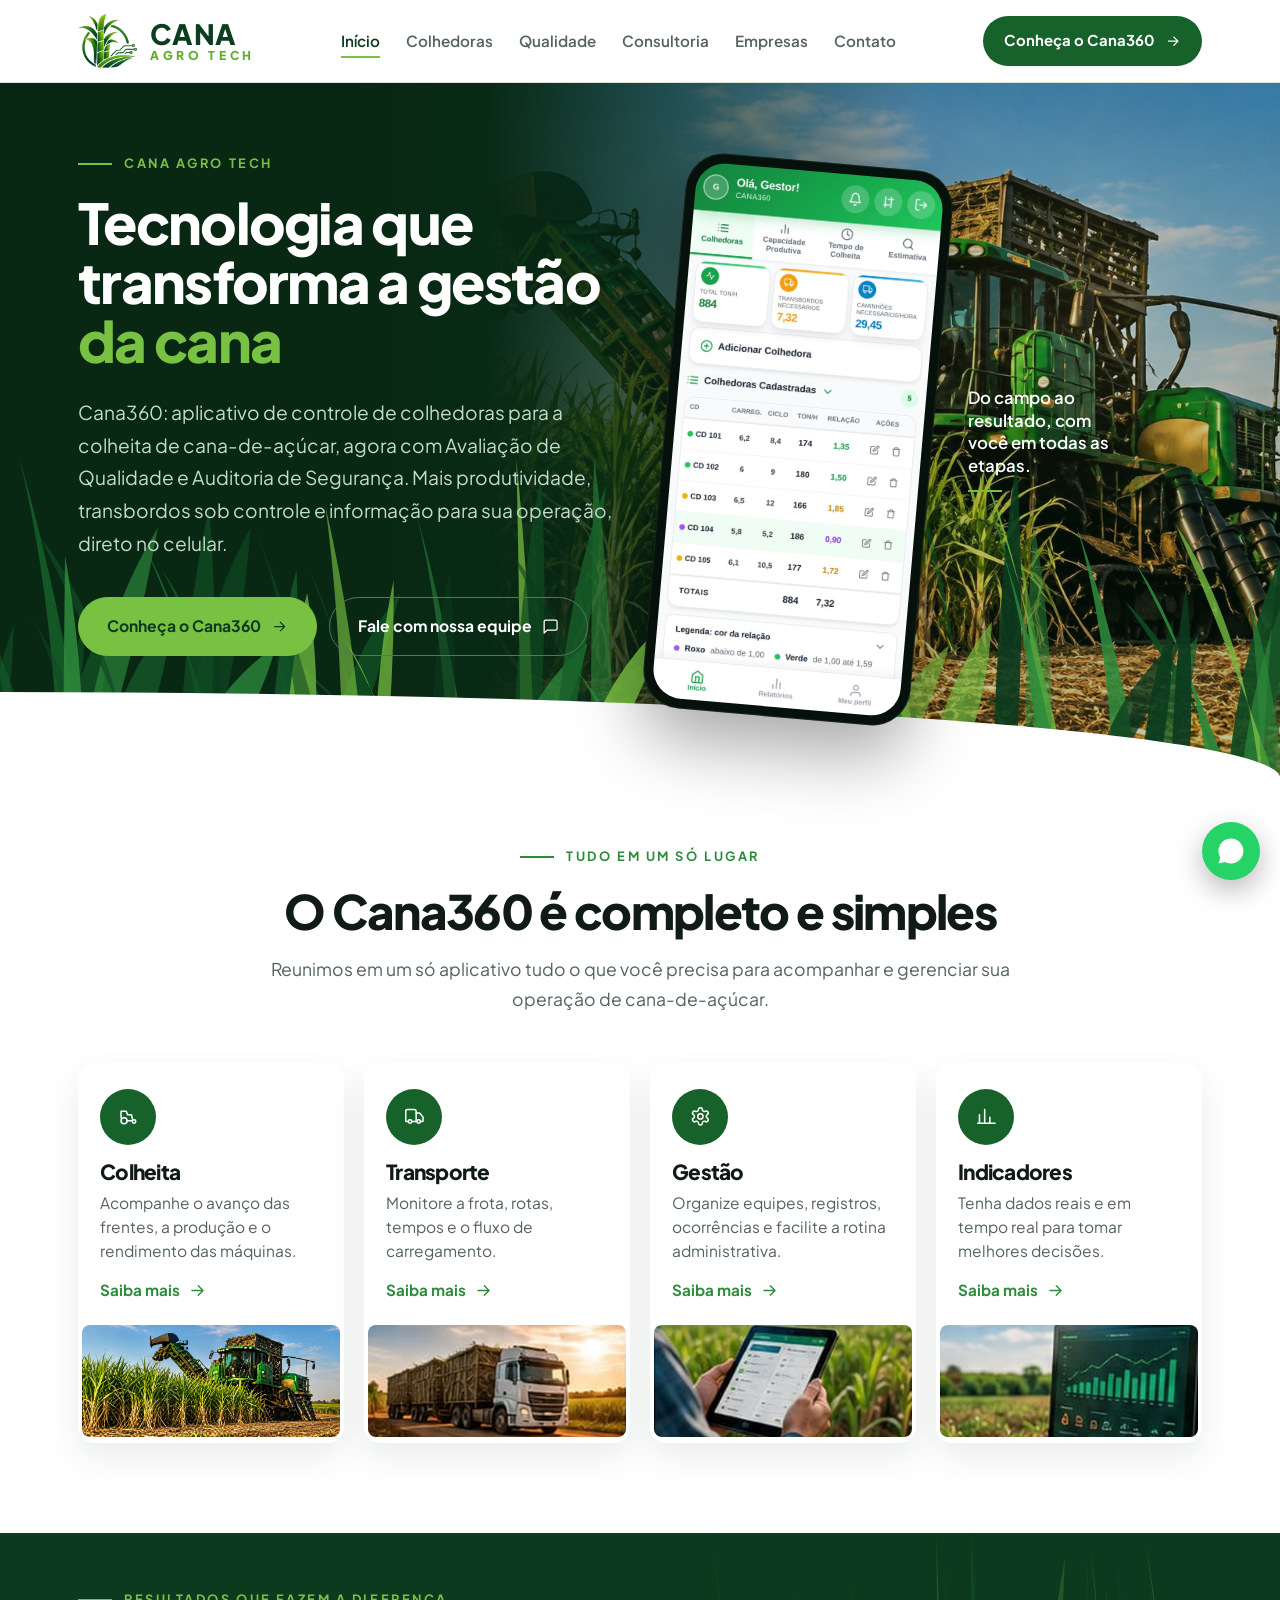
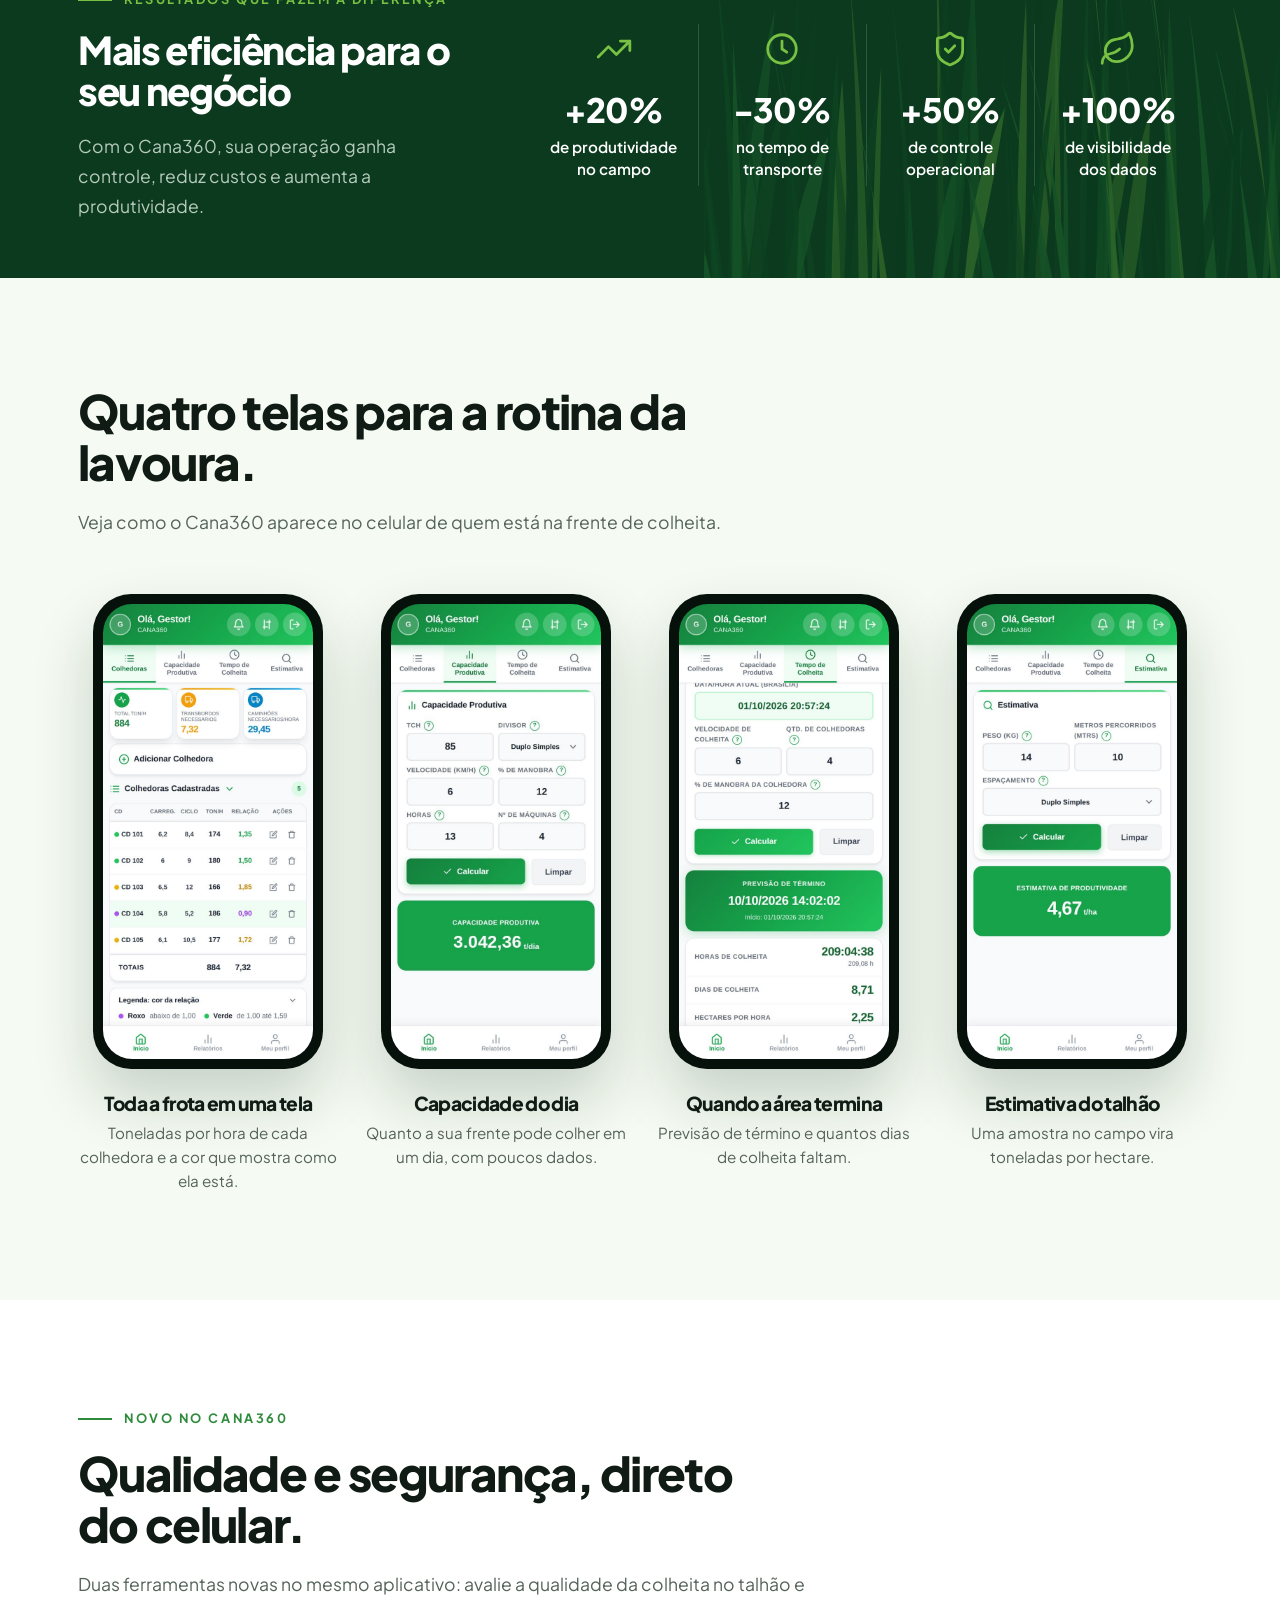
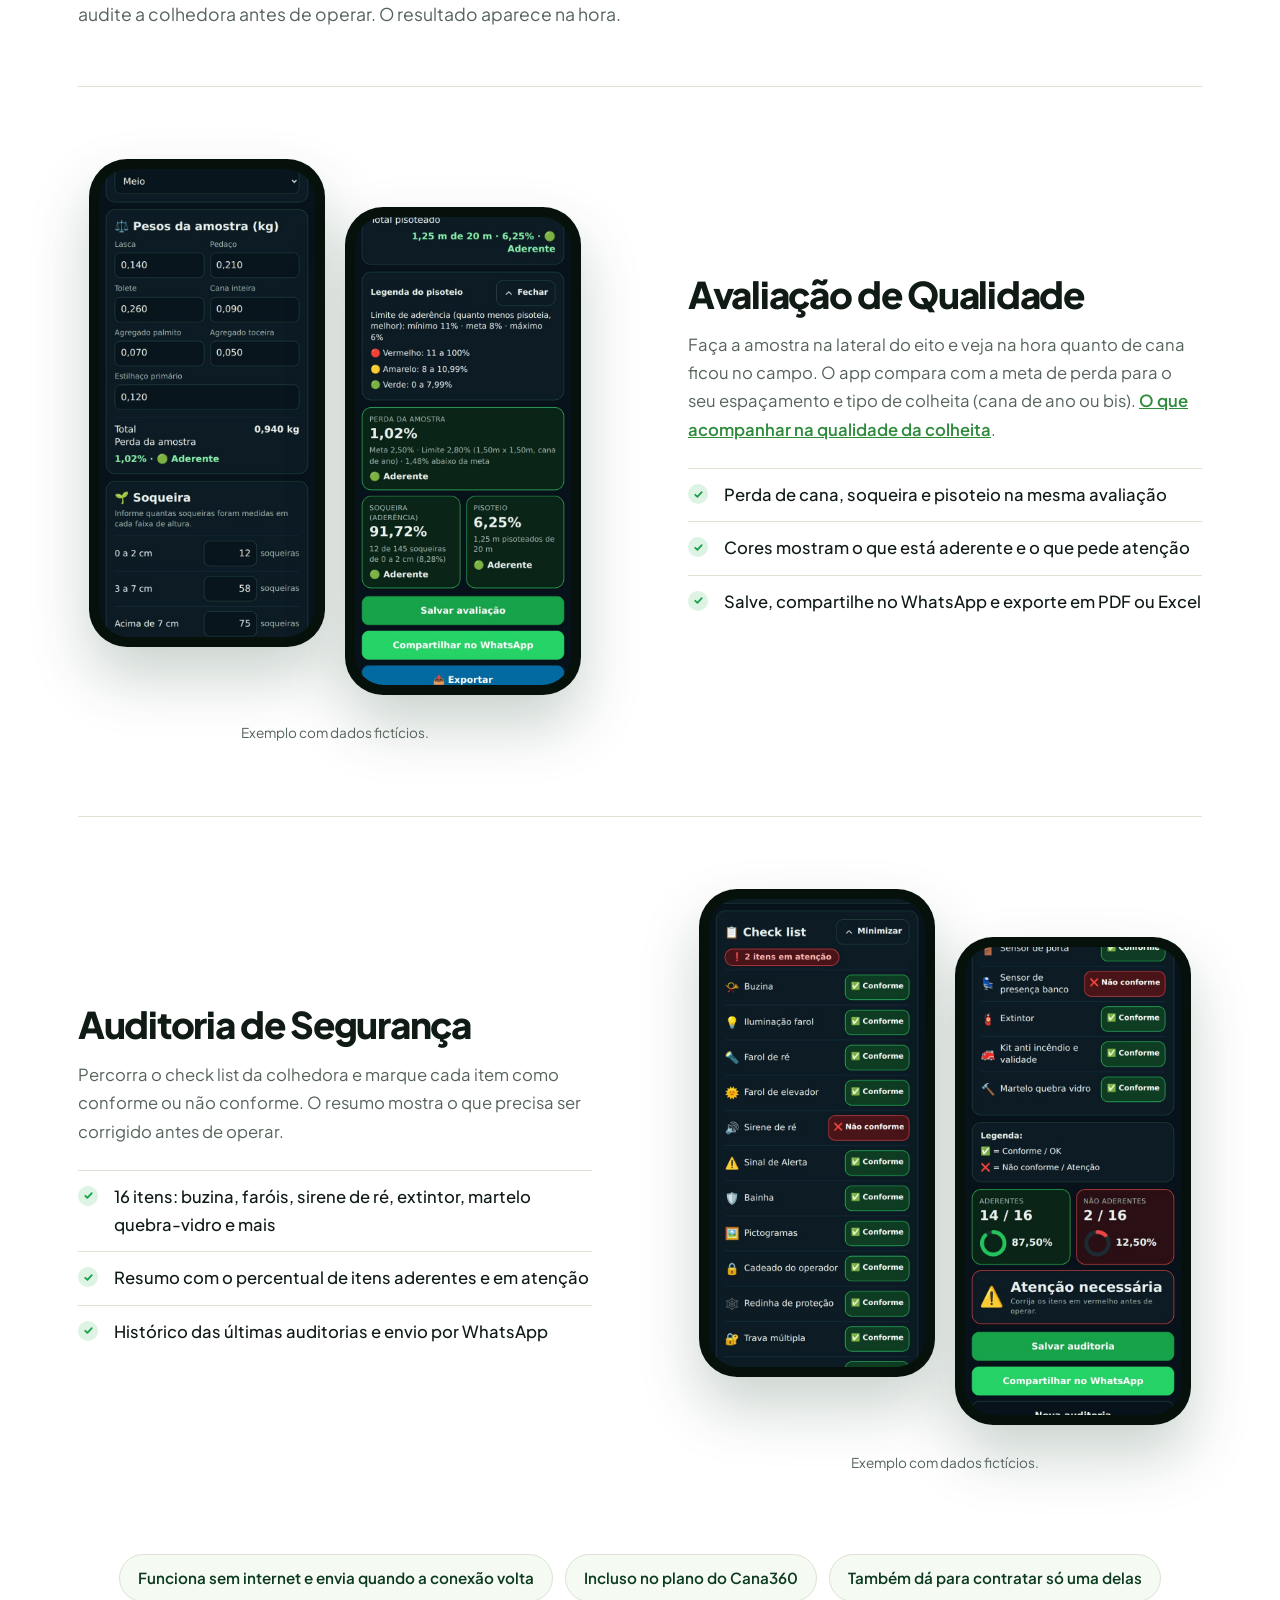
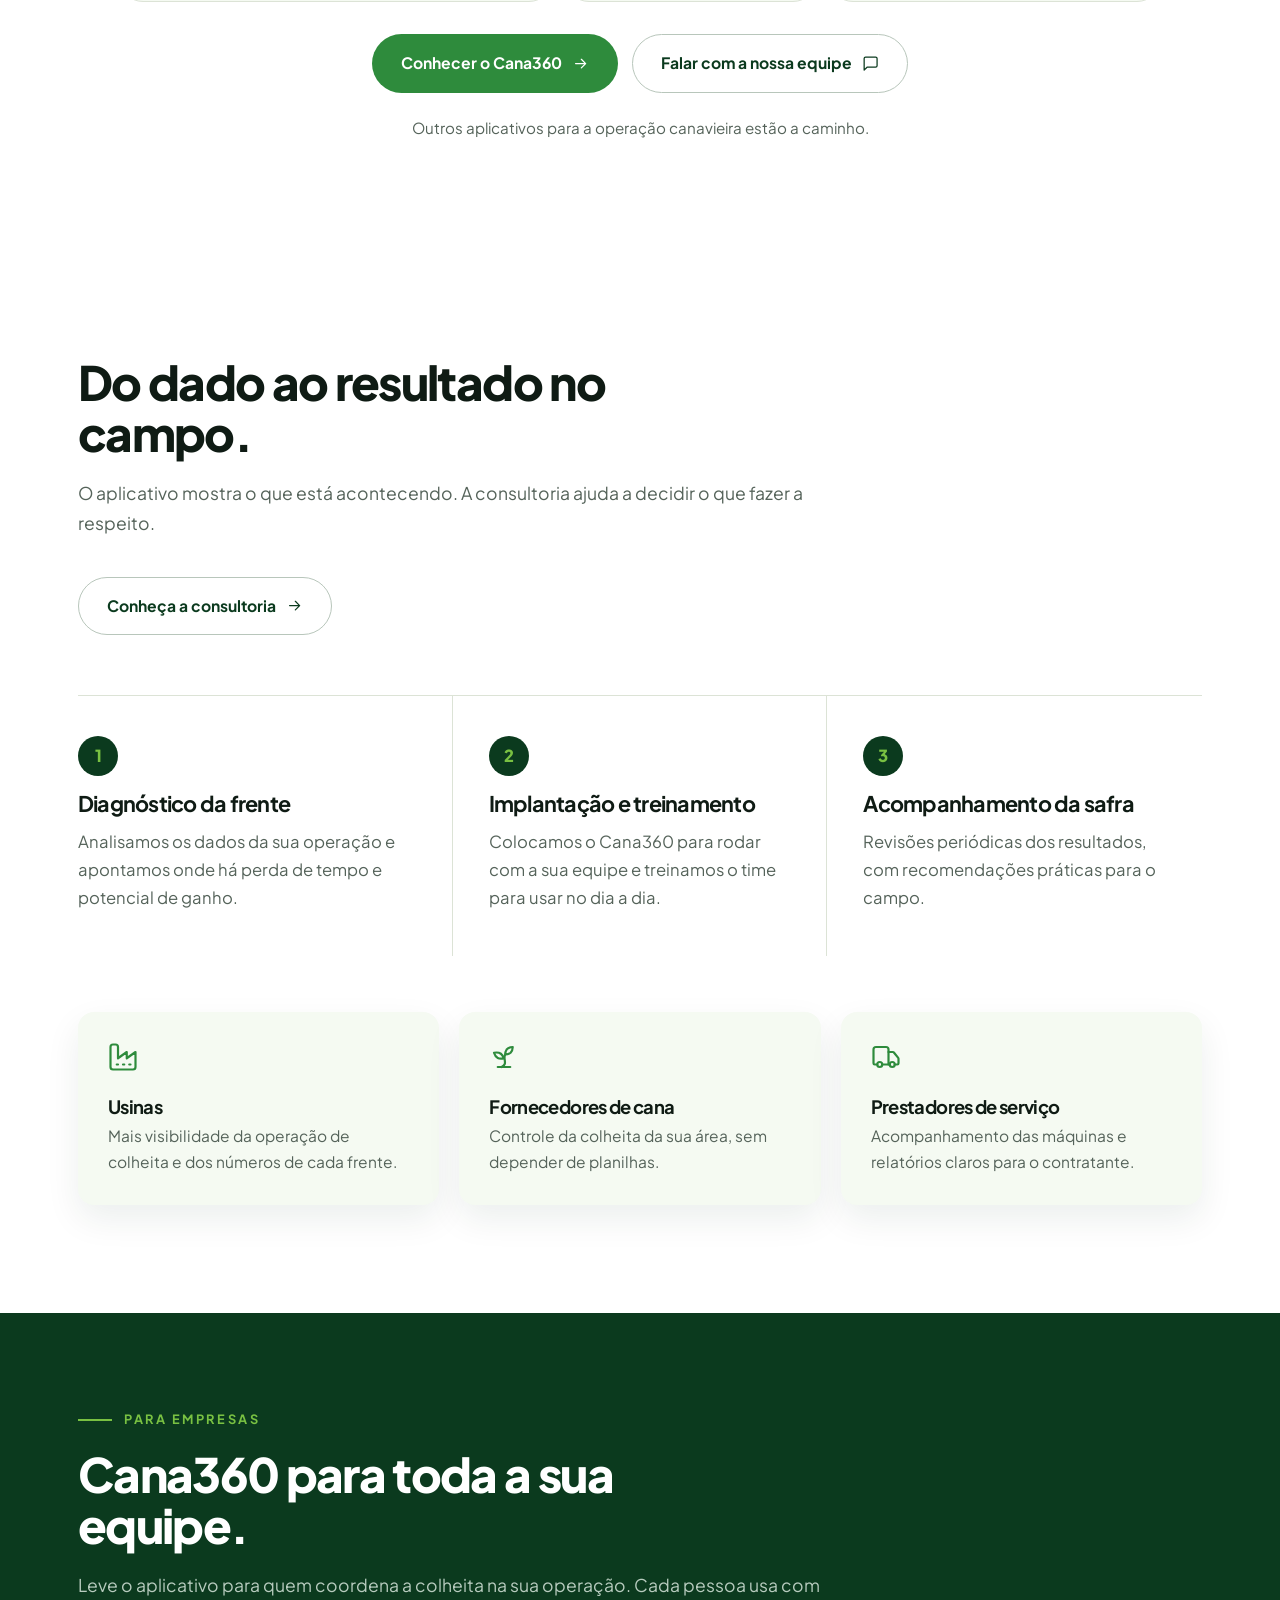
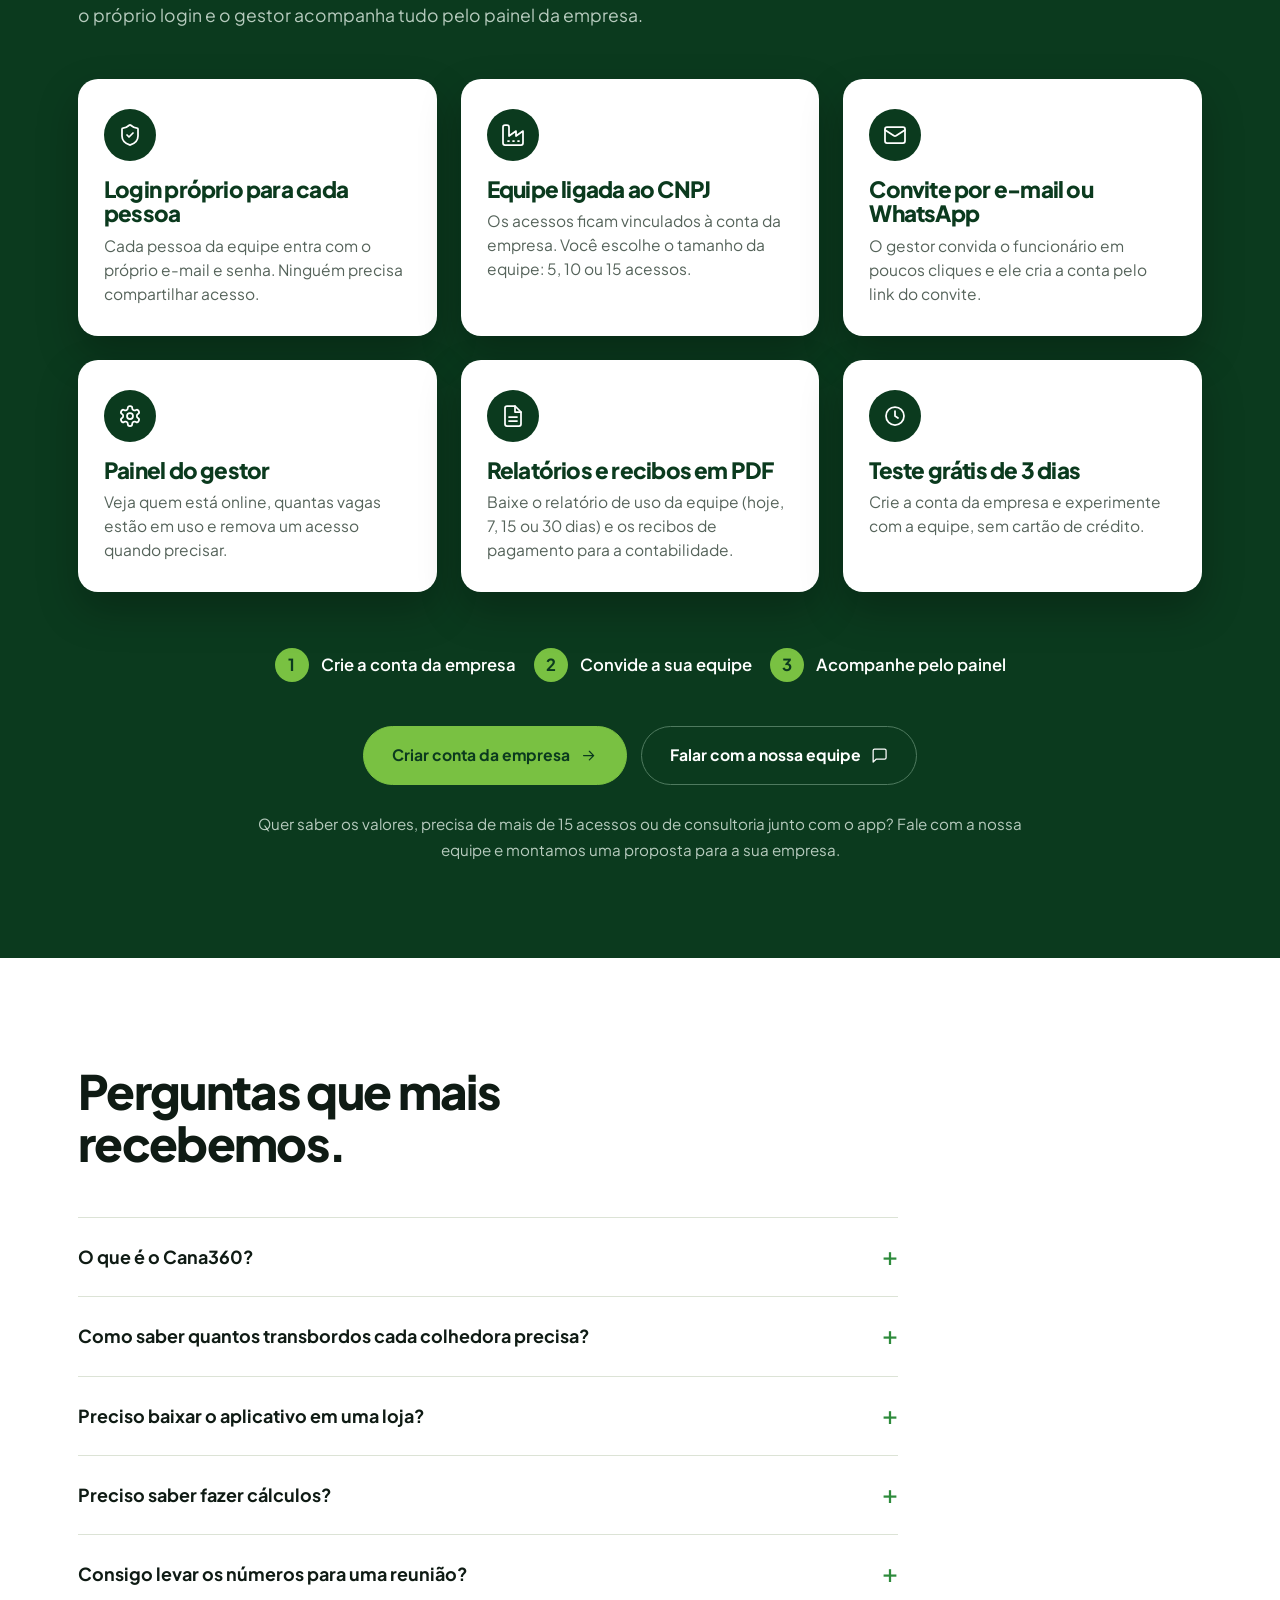
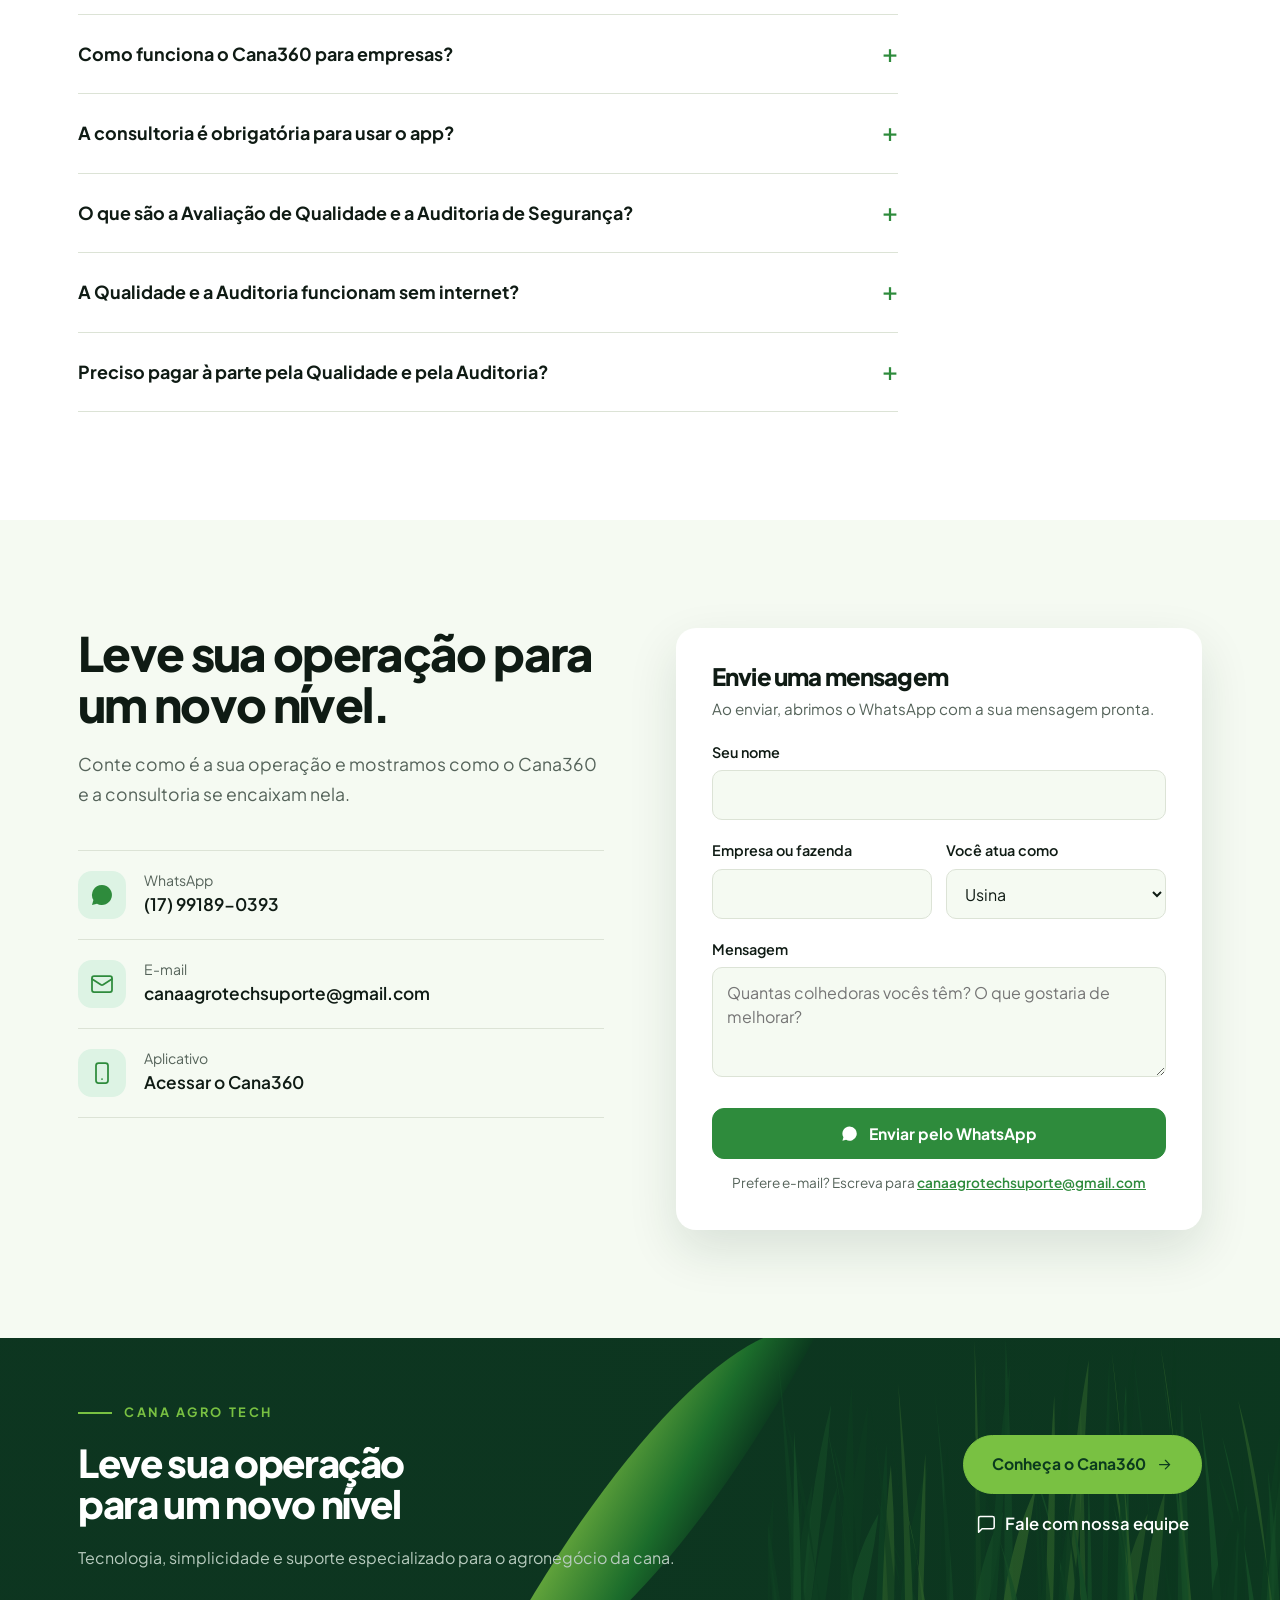
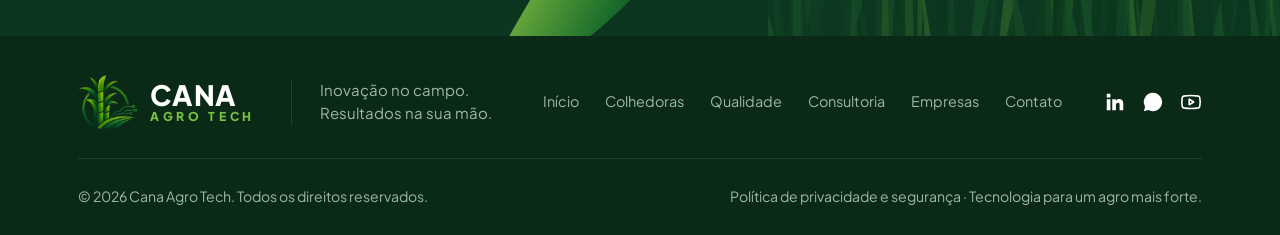
==== commit ebcdda0e: "Merge branch 'main' of https://github.com/ArthurPimenteFP/canaagrotech-site" ====
--- a/index.html
+++ b/index.html
@@ -1,288 +1,287 @@
-<!DOCTYPE html>
-<html lang="pt-BR">
-<head>
-<meta charset="utf-8">
-<meta name="viewport" content="width=device-width, initial-scale=1">
-<title>Cana360 | app de controle de colhedoras de cana-de-açúcar</title>
-<meta name="description" content="Cana360: aplicativo de controle de colhedoras de cana-de-açúcar. Acompanhe produtividade, transbordos e capacidade da frente de colheita pelo celular.">
-<meta name="robots" content="index, follow, max-image-preview:large">
-<link rel="canonical" href="https://www.canaagrotech.com.br/">
-<meta name="theme-color" content="#0D3520">
-<meta property="og:type" content="website">
-<meta property="og:url" content="https://www.canaagrotech.com.br/">
-<meta property="og:locale" content="pt_BR">
-<meta property="og:site_name" content="Cana Agro Tech">
-<meta property="og:title" content="Cana360: aplicativo para colheita de cana-de-açúcar">
-<meta property="og:description" content="Calculadoras e controle de colhedoras para a colheita de cana, direto no celular. Conheça o Cana360, da Cana Agro Tech.">
-<meta property="og:image" content="https://www.canaagrotech.com.br/img/og-image.png">
-<meta property="og:image:width" content="1200">
-<meta property="og:image:height" content="630">
-<meta property="og:image:alt" content="Cana Agro Tech: aplicativo Cana360 para colheita de cana-de-açúcar">
-<meta name="twitter:card" content="summary_large_image">
-<meta name="twitter:title" content="Cana360: aplicativo para colheita de cana-de-açúcar">
-<meta name="twitter:description" content="Calculadoras e controle de colhedoras para a colheita de cana, direto no celular.">
-<meta name="twitter:image" content="https://www.canaagrotech.com.br/img/og-image.png">
-<link rel="icon" type="image/png" href="img/favicon.png">
-<link rel="preconnect" href="https://fonts.googleapis.com">
-<link rel="preconnect" href="https://fonts.gstatic.com" crossorigin>
-<link href="https://fonts.googleapis.com/css2?family=Plus+Jakarta+Sans:wght@400;500;600;700;800&display=swap" rel="stylesheet">
-<script type="application/ld+json">
-{"@context":"https://schema.org","@type":"Organization","name":"Cana Agro Tech","url":"https://www.canaagrotech.com.br","logo":"https://www.canaagrotech.com.br/img/logo.png","description":"Aplicativos e consultoria para a colheita de cana-de-açúcar","email":"canaagrotechsuporte@gmail.com","telephone":"+55-17-99189-0393","contactPoint":{"@type":"ContactPoint","contactType":"customer support","telephone":"+55-17-99189-0393","email":"canaagrotechsuporte@gmail.com","availableLanguage":"Portuguese"}}
-</script>
-<script type="application/ld+json">
-{"@context":"https://schema.org","@type":"WebSite","name":"Cana Agro Tech","url":"https://www.canaagrotech.com.br/","inLanguage":"pt-BR"}
-</script>
-<script type="application/ld+json">
-{"@context":"https://schema.org","@type":"SoftwareApplication","name":"Cana360","applicationCategory":"BusinessApplication","operatingSystem":"Web, Android, iOS","url":"https://app.canaagrotech.com.br","description":"Aplicativo com calculadoras para a colheita de cana-de-açúcar: produtividade das colhedoras, transbordos, capacidade produtiva e estimativa de produtividade.","inLanguage":"pt-BR","publisher":{"@type":"Organization","name":"Cana Agro Tech","url":"https://www.canaagrotech.com.br/"}}
-</script>
-<script type="application/ld+json">
-{"@context":"https://schema.org","@type":"FAQPage","mainEntity":[{"@type":"Question","name":"O que é o Cana360?","acceptedAnswer":{"@type":"Answer","text":"É um aplicativo da Cana Agro Tech com calculadoras para a colheita de cana-de-açúcar: produtividade das colhedoras em toneladas por hora, transbordos necessários, caminhões por hora, capacidade produtiva, previsão de término da colheita e estimativa de produtividade por hectare."}},{"@type":"Question","name":"Como saber quantos transbordos cada colhedora precisa?","acceptedAnswer":{"@type":"Answer","text":"No Cana360 você informa o tempo de carregamento e o ciclo de cada colhedora. O aplicativo calcula a relação entre eles e mostra quantos transbordos a frente precisa."}},{"@type":"Question","name":"Preciso baixar o aplicativo em uma loja?","acceptedAnswer":{"@type":"Answer","text":"Não. O Cana360 abre pelo link no celular e pode ser instalado na tela inicial, como qualquer aplicativo."}},{"@type":"Question","name":"Preciso saber fazer cálculos?","acceptedAnswer":{"@type":"Answer","text":"Não. Você informa os tempos e dados da operação e o aplicativo entrega o resultado pronto."}},{"@type":"Question","name":"Consigo levar os números para uma reunião?","acceptedAnswer":{"@type":"Answer","text":"Sim. O aplicativo gera um relatório em PDF com o resumo das colhedoras."}},{"@type":"Question","name":"Como funciona o Cana360 para empresas?","acceptedAnswer":{"@type":"Answer","text":"A empresa cria uma conta com CNPJ, convida a equipe por e-mail ou WhatsApp e cada pessoa entra com o próprio login. O gestor acompanha os acessos e o tempo de uso pelo painel e baixa relatórios em PDF. Fale com a nossa equipe para saber os valores."}},{"@type":"Question","name":"A consultoria é obrigatória para usar o app?","acceptedAnswer":{"@type":"Answer","text":"Não. Você pode usar o aplicativo sozinho. A consultoria é para quem quer apoio na implantação e na análise dos resultados."}},{"@type":"Question","name":"Quando o aplicativo de qualidade será lançado?","acceptedAnswer":{"@type":"Answer","text":"Ele está em desenvolvimento. Fale com a gente para ser avisado quando estiver disponível."}}]}
-</script>
-<link rel="stylesheet" href="css/style.css">
-</head>
-<body>
-
-<svg width="0" height="0" style="position:absolute" aria-hidden="true">
-  <symbol id="i-zap" viewBox="0 0 24 24"><path d="M17.5 14.4c-.3-.1-1.7-.8-2-.9-.3-.1-.5-.1-.7.1-.2.3-.8.9-.9 1.1-.2.2-.3.2-.6.1-1.7-.8-2.8-1.5-3.9-3.4-.3-.5.3-.5.9-1.6.1-.2 0-.4 0-.5l-.9-2.1c-.2-.6-.5-.5-.7-.5h-.6c-.2 0-.5.1-.8.4-.3.3-1.1 1.1-1.1 2.6s1.1 3 1.3 3.2c.2.2 2.2 3.4 5.3 4.7 2 .8 2.7.9 3.7.7.6-.1 1.7-.7 2-1.4.2-.7.2-1.3.2-1.4-.1-.2-.3-.3-.6-.4zM12 2a10 10 0 0 0-8.6 15.1L2 22l5-1.3A10 10 0 1 0 12 2z"/></symbol>
-  <symbol id="i-mail" viewBox="0 0 24 24"><rect x="2" y="4" width="20" height="16" rx="2"/><path d="m22 7-8.97 5.7a1.94 1.94 0 0 1-2.06 0L2 7"/></symbol>
-  <symbol id="i-phone" viewBox="0 0 24 24"><rect x="6" y="2" width="12" height="20" rx="2.5"/><path d="M12 18h.01"/></symbol>
-  <symbol id="i-calc" viewBox="0 0 24 24"><rect x="5" y="2" width="14" height="20" rx="2"/><path d="M8 6h8M8 10h.01M12 10h.01M16 10h.01M8 14h.01M12 14h.01M16 14h.01M8 18h.01M12 18h.01M16 18h.01"/></symbol>
-  <symbol id="i-file" viewBox="0 0 24 24"><path d="M14 2H6a2 2 0 0 0-2 2v16a2 2 0 0 0 2 2h12a2 2 0 0 0 2-2V8z"/><path d="M14 2v6h6M8 13h8M8 17h8"/></symbol>
-  <symbol id="i-link" viewBox="0 0 24 24"><path d="M10 13a5 5 0 0 0 7.54.54l3-3a5 5 0 0 0-7.07-7.07l-1.72 1.71"/><path d="M14 11a5 5 0 0 0-7.54-.54l-3 3a5 5 0 0 0 7.07 7.07l1.71-1.71"/></symbol>
-  <symbol id="i-factory" viewBox="0 0 24 24"><path d="M2 20a2 2 0 0 0 2 2h16a2 2 0 0 0 2-2V8l-7 5V8l-7 5V4a2 2 0 0 0-2-2H4a2 2 0 0 0-2 2Z"/><path d="M17 18h1M12 18h1M7 18h1"/></symbol>
-  <symbol id="i-sprout" viewBox="0 0 24 24"><path d="M7 20h10M10 20c5.5-2.5.8-6.4 3-10"/><path d="M9.5 9.4c1.1.8 1.8 2.2 2.3 3.7-2 .4-3.5.4-4.8-.3-1.2-.6-2.3-1.9-3-4.2 2.8-.5 4.4 0 5.5.8z"/><path d="M14.1 6a7 7 0 0 0-1.1 4c1.9-.1 3.3-.6 4.3-1.4 1-1 1.6-2.3 1.7-4.6-2.7.1-4 1-4.9 2z"/></symbol>
-  <symbol id="i-truck" viewBox="0 0 24 24"><path d="M14 18V6a2 2 0 0 0-2-2H4a2 2 0 0 0-2 2v11a1 1 0 0 0 1 1h2"/><path d="M15 18H9"/><path d="M19 18h2a1 1 0 0 0 1-1v-3.65a1 1 0 0 0-.22-.62l-3.48-4.35A1 1 0 0 0 17.52 8H14"/><circle cx="17" cy="18" r="2"/><circle cx="7" cy="18" r="2"/></symbol>
-  <symbol id="i-menu" viewBox="0 0 24 24"><path d="M4 7h16M4 12h16M4 17h16"/></symbol>
-<symbol id="i-arrow" viewBox="0 0 24 24"><path d="M5 12h14M13 6l6 6-6 6"/></symbol><symbol id="i-clock" viewBox="0 0 24 24"><circle cx="12" cy="12" r="9"/><path d="M12 7v5l3 2"/></symbol>
-<symbol id="i-tr" viewBox="0 0 24 24"><path d="M22 7l-8.5 8.5-5-5L2 17M16 7h6v6"/></symbol><symbol id="i-sh" viewBox="0 0 24 24"><path d="M20 13c0 5-3.5 7.5-7.66 8.95a1 1 0 0 1-.67-.01C7.5 20.5 4 18 4 13V6a1 1 0 0 1 1-1c2 0 4.5-1.2 6.24-2.72a1.17 1.17 0 0 1 1.52 0C14.51 3.81 17 5 19 5a1 1 0 0 1 1 1z"/><path d="m9 12 2 2 4-4"/></symbol><symbol id="i-lf" viewBox="0 0 24 24"><path d="M11 20A7 7 0 0 1 9.8 6.1C15.5 5 17 4.48 19 2c1 2 2 4.18 2 8 0 5.5-4.78 10-10 10z"/><path d="M2 21c0-3 1.85-5.36 5.08-6C9.5 14.52 12 13 13 12"/></symbol><symbol id="i-ch" viewBox="0 0 24 24"><path d="M21 15a2 2 0 0 1-2 2H7l-4 4V5a2 2 0 0 1 2-2h14a2 2 0 0 1 2 2z"/></symbol><symbol id="i-gear" viewBox="0 0 24 24"><circle cx="12" cy="12" r="3"/><path d="M12.22 2h-.44a2 2 0 0 0-2 2v.18a2 2 0 0 1-1 1.73l-.43.25a2 2 0 0 1-2 0l-.15-.08a2 2 0 0 0-2.73.73l-.22.38a2 2 0 0 0 .73 2.73l.15.1a2 2 0 0 1 1 1.72v.51a2 2 0 0 1-1 1.74l-.15.09a2 2 0 0 0-.73 2.73l.22.38a2 2 0 0 0 2.73.73l.15-.08a2 2 0 0 1 2 0l.43.25a2 2 0 0 1 1 1.73V20a2 2 0 0 0 2 2h.44a2 2 0 0 0 2-2v-.18a2 2 0 0 1 1-1.73l.43-.25a2 2 0 0 1 2 0l.15.08a2 2 0 0 0 2.73-.73l.22-.39a2 2 0 0 0-.73-2.73l-.15-.08a2 2 0 0 1-1-1.74v-.5a2 2 0 0 1 1-1.74l.15-.09a2 2 0 0 0 .73-2.73l-.22-.38a2 2 0 0 0-2.73-.73l-.15.08a2 2 0 0 1-2 0l-.43-.25a2 2 0 0 1-1-1.73V4a2 2 0 0 0-2-2z"/></symbol><symbol id="i-bars" viewBox="0 0 24 24"><path d="M4 20V10M10 20V4M16 20v-7M22 20H2"/></symbol><symbol id="i-tractor" viewBox="0 0 24 24"><circle cx="7" cy="17" r="3.5"/><circle cx="18.5" cy="18" r="2"/><path d="M3.5 13.5V6h6l1.5 4h4.5l1.5 6.5M10.5 17H16"/></symbol><symbol id="i-in" viewBox="0 0 24 24"><path d="M3 3h4v4H3zM3 9h4v12H3zM9 9h4v1.7c.8-1.3 2-2 3.6-2 3 0 4.4 1.9 4.4 5.2V21h-4v-6c0-1.4-.5-2.3-1.7-2.3S13 13.6 13 15v6H9z"/></symbol><symbol id="i-yt" viewBox="0 0 24 24"><path d="M2.5 17a24.12 24.12 0 0 1 0-10 2 2 0 0 1 1.4-1.4 49.56 49.56 0 0 1 16.2 0A2 2 0 0 1 21.5 7a24.12 24.12 0 0 1 0 10 2 2 0 0 1-1.4 1.4 49.55 49.55 0 0 1-16.2 0A2 2 0 0 1 2.5 17"/><path d="m10 15 5-3-5-3z"/></symbol></svg>
-
-<header class="topo">
-  <div class="wrap nav">
-    <a class="logo" href="#inicio" aria-label="Cana Agro Tech, voltar ao início">
-      <img src="img/logo.png" alt="" width="46" height="46">
-      <span class="nm"><b>CANA</b><small>AGRO TECH</small></span>
-    </a>
-    <ul id="menu"><li><a href="#inicio">Início</a></li><li><a href="/controle-de-colhedoras/">Colhedoras</a></li><li><a href="/qualidade-da-colheita/">Qualidade</a></li><li><a href="/consultoria/">Consultoria</a></li><li><a href="#empresas">Empresas</a></li><li><a href="#contato">Contato</a></li></ul>
-    <div class="nav-acoes">
-      <a class="btn pre sm pill" href="https://app.canaagrotech.com.br" target="_blank" rel="noopener">Conheça o Cana360<svg class="ico"><use href="#i-arrow"/></svg></a>
-      <button class="menu-btn" id="menu-btn" type="button" aria-label="Abrir menu" aria-expanded="false" aria-controls="menu"><svg class="ico"><use href="#i-menu"/></svg></button>
-    </div>
-  </div>
-</header>
-
-<main id="inicio">
-<section class="hero escura">
-  <div class="hero-bg"></div>
-  <div class="wrap hero-grid">
-    <div>
-      <p class="eyebrow">CANA AGRO TECH</p>
-      <h1>Tecnologia que <br>transforma a gestão <br><em>da cana</em></h1>
-      <p class="sub">Cana360: aplicativo de controle de colhedoras para a colheita de cana-de-açúcar. Mais produtividade, transbordos sob controle e informação para sua operação, direto no celular.</p>
-      <div class="botoes">
-        <a class="btn pre pill" href="https://app.canaagrotech.com.br" target="_blank" rel="noopener">Conheça o Cana360<svg class="ico"><use href="#i-arrow"/></svg></a>
-        <a class="btn vaz pill" href="https://wa.me/5517991890393?text=Ol%C3%A1!%20Quero%20conhecer%20a%20Cana%20Agro%20Tech." target="_blank" rel="noopener">Fale com nossa equipe<svg class="ico"><use href="#i-ch"/></svg></a>
-      </div>
-    </div>
-    <div class="hero-img">
-      <div class="cel"><div class="shot s-col" role="img" aria-label="Tela inicial do Cana360"></div></div>
-      <p class="tag">Do campo ao resultado, com você em todas as etapas.</p>
-    </div>
-  </div>
-</section>
-
-<section class="centro">
-  <div class="wrap">
-    <p class="eyebrow dark">TUDO EM UM SÓ LUGAR</p>
-    <h2>O Cana360 é completo e simples</h2>
-    <p class="intro">Reunimos em um só aplicativo tudo o que você precisa para acompanhar e gerenciar sua operação de cana-de-açúcar.</p>
-    <div class="cards4" id="solucoes"><a class="card" href="/controle-de-colhedoras/"><span class="ic"><svg class="ico"><use href="#i-tractor"/></svg></span><h3>Colheita</h3><p>Acompanhe o avanço das frentes, a produção e o rendimento das máquinas.</p><span class="mais">Saiba mais<svg class="ico"><use href="#i-arrow"/></svg></span><i class="img f1"></i></a><a class="card" href="/controle-de-colhedoras/"><span class="ic"><svg class="ico"><use href="#i-truck"/></svg></span><h3>Transporte</h3><p>Monitore a frota, rotas, tempos e o fluxo de carregamento.</p><span class="mais">Saiba mais<svg class="ico"><use href="#i-arrow"/></svg></span><i class="img f2"></i></a><a class="card" href="/consultoria/"><span class="ic"><svg class="ico"><use href="#i-gear"/></svg></span><h3>Gestão</h3><p>Organize equipes, registros, ocorrências e facilite a rotina administrativa.</p><span class="mais">Saiba mais<svg class="ico"><use href="#i-arrow"/></svg></span><i class="img f3"></i></a><a class="card" href="/qualidade-da-colheita/"><span class="ic"><svg class="ico"><use href="#i-bars"/></svg></span><h3>Indicadores</h3><p>Tenha dados reais e em tempo real para tomar melhores decisões.</p><span class="mais">Saiba mais<svg class="ico"><use href="#i-arrow"/></svg></span><i class="img f4"></i></a></div>
-  </div>
-</section>
-
-
-
-<section class="band escura" id="resultados">
-  <div class="wrap band-grid">
-    <div><p class="eyebrow">RESULTADOS QUE FAZEM A DIFERENÇA</p><h2>Mais eficiência para o seu negócio</h2><p class="intro">Com o Cana360, sua operação ganha controle, reduz custos e aumenta a produtividade.</p></div>
-    <ul class="fatos"><li><svg class="ico"><use href="#i-tr"/></svg><b>+20%</b><span>de produtividade no campo</span></li><li><svg class="ico"><use href="#i-clock"/></svg><b>-30%</b><span>no tempo de transporte</span></li><li><svg class="ico"><use href="#i-sh"/></svg><b>+50%</b><span>de controle operacional</span></li><li><svg class="ico"><use href="#i-lf"/></svg><b>+100%</b><span>de visibilidade dos dados</span></li></ul>
-  </div>
-</section>
-
-<section id="sobre">
-  <div class="wrap dois">
-    <div>
-      <h2>Menos conta, mais decisão na frente de colheita.</h2>
-      <p class="intro">Criamos o Cana360 para o dia a dia de quem coordena colhedoras, transbordos e caminhões. Em vez de tabelas e cálculos de cabeça, o aplicativo entrega uma leitura clara da operação, e a nossa consultoria ajuda a agir sobre ela.</p>
-      <div class="botoes"><a class="btn vaz" href="#telas">Conhecer as telas</a></div>
-    </div>
-    <ol class="passos">
-      <li><div><h3>Cadastre a frota</h3><p>Informe uma vez as colhedoras da operação. Quando o tempo de carregamento mudar, basta editar.</p></div></li>
-      <li><div><h3>Registre os tempos</h3><p>Preencha os tempos direto no celular. O aplicativo faz todas as contas sozinho.</p></div></li>
-      <li><div><h3>Decida com clareza</h3><p>A cor se refere a relação máquina x transbordo.</p></div></li>
-    </ol>
-  </div>
-</section>
-
-<section id="telas" class="papel">
-  <div class="wrap">
-    <h2>Quatro telas para a rotina da lavoura.</h2>
-    <p class="intro">Veja como o Cana360 aparece no celular de quem está na frente de colheita.</p>
-
-    <div class="tela">
-      <div class="cel"><div class="shot s-col" role="img" aria-label="Tela de colhedoras"></div></div>
-      <div class="txt"><h3>Toda a frota em uma tela.</h3><p>Veja cada colhedora, a produtividade em toneladas por hora e a cor que indica como ela está.</p>
-        <ul><li>Cadastro simples de colhedoras</li><li>Totais da frente atualizados na hora</li><li>Legenda de cores sempre à vista</li></ul></div>
-    </div>
-    <div class="tela inv">
-      <div class="cel"><div class="shot s-cap" role="img" aria-label="Tela de capacidade produtiva"></div></div>
-      <div class="txt"><h3>Capacidade produtiva do dia.</h3><p>Informe poucos dados da operação e veja quanto a sua frente pode colher em um dia.</p>
-        <ul><li>Campos com ajuda em cada item</li><li>Resultado em toneladas por dia</li><li>Botão para limpar e simular de novo</li></ul></div>
-    </div>
-    <div class="tela">
-      <div class="cel"><div class="shot s-tempo" role="img" aria-label="Tela de tempo de colheita"></div></div>
-      <div class="txt"><h3>Quando a área termina.</h3><p>Informe a quantidade de hectare e máquinas na sua área. O aplicativo mostra a previsão de término e quantos dias de colheita faltam.</p>
-        <ul><li>Previsão com data e hora de Brasília</li><li>Horas e dias de colheita</li><li>Hectares por hora da frente</li></ul></div>
-    </div>
-    <div class="tela inv">
-      <div class="cel"><div class="shot s-est" role="img" aria-label="Tela de estimativa de produtividade"></div></div>
-      <div class="txt"><h3>Estimativa direto do talhão.</h3><p>Faça uma amostra no campo e transforme em uma estimativa de produtividade por hectare.</p>
-        <ul><li>Entrada rápida pelo celular</li><li>Opções de espaçamento prontas</li><li>Resultado em toneladas por hectare</li></ul></div>
-    </div>
-  </div>
-</section>
-
-<section id="consultoria">
-  <div class="wrap">
-    <h2>Do dado ao resultado no campo.</h2>
-    <p class="intro">O aplicativo mostra o que está acontecendo. A consultoria ajuda a decidir o que fazer a respeito.</p>
-    <div class="botoes"><a class="btn vaz pill" href="/consultoria/">Conheça a consultoria<svg class="ico"><use href="#i-arrow"/></svg></a></div>
-    <div class="servs">
-      <div><span class="n">1</span><h3>Diagnóstico da frente</h3><p>Analisamos os dados da sua operação e apontamos onde há perda de tempo e potencial de ganho.</p></div>
-      <div><span class="n">2</span><h3>Implantação e treinamento</h3><p>Colocamos o Cana360 para rodar com a sua equipe e treinamos o time para usar no dia a dia.</p></div>
-      <div><span class="n">3</span><h3>Acompanhamento da safra</h3><p>Revisões periódicas dos resultados, com recomendações práticas para o campo.</p></div>
-    </div>
-    <div class="publico">
-      <div><svg class="ico"><use href="#i-factory"/></svg><h4>Usinas</h4><p>Mais visibilidade da operação de colheita e dos números de cada frente.</p></div>
-      <div><svg class="ico"><use href="#i-sprout"/></svg><h4>Fornecedores de cana</h4><p>Controle da colheita da sua área, sem depender de planilhas.</p></div>
-      <div><svg class="ico"><use href="#i-truck"/></svg><h4>Prestadores de serviço</h4><p>Acompanhamento das máquinas e relatórios claros para o contratante.</p></div>
-    </div>
-  </div>
-</section>
-
-<!-- Fotos: coloque seus arquivos em img/campo-1.jpg, img/campo-2.jpg e img/campo-3.jpg. A faixa só aparece quando houver imagem. -->
-<section id="empresas" class="escura">
-  <div class="wrap">
-    <p class="eyebrow">PARA EMPRESAS</p>
-    <h2>Cana360 para toda a sua equipe.</h2>
-    <p class="intro">Leve o aplicativo para quem coordena a colheita na sua operação. Cada pessoa usa com o próprio login e o gestor acompanha tudo pelo painel da empresa.</p>
-    <div class="emp-grid">
-      <article class="emp-card"><span class="ic"><svg class="ico"><use href="#i-sh"/></svg></span><h3>Login próprio para cada pessoa</h3><p class="d">Cada pessoa da equipe entra com o próprio e-mail e senha. Ninguém precisa compartilhar acesso.</p></article>
-      <article class="emp-card"><span class="ic"><svg class="ico"><use href="#i-factory"/></svg></span><h3>Equipe ligada ao CNPJ</h3><p class="d">Os acessos ficam vinculados à conta da empresa. Você escolhe o tamanho da equipe: 5, 10 ou 15 acessos.</p></article>
-      <article class="emp-card"><span class="ic"><svg class="ico"><use href="#i-mail"/></svg></span><h3>Convite por e-mail ou WhatsApp</h3><p class="d">O gestor convida o funcionário em poucos cliques e ele cria a conta pelo link do convite.</p></article>
-      <article class="emp-card"><span class="ic"><svg class="ico"><use href="#i-gear"/></svg></span><h3>Painel do gestor</h3><p class="d">Veja quem está online, quantas vagas estão em uso e remova um acesso quando precisar.</p></article>
-      <article class="emp-card"><span class="ic"><svg class="ico"><use href="#i-file"/></svg></span><h3>Relatórios e recibos em PDF</h3><p class="d">Baixe o relatório de uso da equipe (hoje, 7, 15 ou 30 dias) e os recibos de pagamento para a contabilidade.</p></article>
-      <article class="emp-card"><span class="ic"><svg class="ico"><use href="#i-clock"/></svg></span><h3>Teste grátis de 3 dias</h3><p class="d">Crie a conta da empresa e experimente com a equipe, sem cartão de crédito.</p></article>
-    </div>
-    <ol class="emp-passos"><li><b>1</b>Crie a conta da empresa</li><li><b>2</b>Convide a sua equipe</li><li><b>3</b>Acompanhe pelo painel</li></ol>
-    <div class="emp-ctas">
-      <a class="btn pre pill" href="https://app.canaagrotech.com.br/empresa-cadastro.html" target="_blank" rel="noopener">Criar conta da empresa<svg class="ico"><use href="#i-arrow"/></svg></a>
-      <a class="btn vaz pill" href="https://wa.me/5517991890393?text=Ol%C3%A1!%20Quero%20conhecer%20o%20Cana360%20para%20a%20minha%20empresa." target="_blank" rel="noopener">Falar com a nossa equipe<svg class="ico"><use href="#i-ch"/></svg></a>
-    </div>
-    <p class="emp-nota">Quer saber os valores, precisa de mais de 15 acessos ou de consultoria junto com o app? Fale com a nossa equipe e montamos uma proposta para a sua empresa.</p>
-  </div>
-</section>
-
-<section id="fotos" hidden>
-  <div class="wrap grade">
-    <img data-src="img/campo-1.jpg" alt="Equipe usando o Cana360 no campo" hidden>
-    <img data-src="img/campo-2.jpg" alt="Líder de frente acompanhando a colheita pelo celular" hidden>
-    <img data-src="img/campo-3.jpg" alt="Reunião de acompanhamento da safra" hidden>
-  </div>
-</section>
-
-<section id="apps" class="papel">
-  <div class="wrap">
-    <h2>Mais aplicativos a caminho.</h2>
-    <p class="intro">O Cana360 é o primeiro. Os próximos seguem o mesmo princípio: simples de usar e feitos para a rotina da lavoura.</p>
-    <div class="familia">
-      <div class="app"><h3>Cana360 Colhedoras</h3><p>Produtividade e semáforo de cada colhedora, com cálculos de campo e relatório.</p><a class="selo on" href="https://app.canaagrotech.com.br" target="_blank" rel="noopener">Disponível</a></div>
-      <div class="app"><h3>Cana360 Qualidade</h3><p>Acompanhamento da qualidade da colheita, no mesmo estilo simples. <a href="/qualidade-da-colheita/" style="color:var(--folha);font-weight:600">O que acompanhar na qualidade da colheita</a>.</p><span class="selo">Em breve</span></div>
-      <div class="app"><h3>Novos aplicativos</h3><p>Outras etapas da operação canavieira, a caminho.</p><span class="selo">Em breve</span></div>
-    </div>
-  </div>
-</section>
-
-<section id="duvidas">
-  <div class="wrap">
-    <h2>Perguntas que mais recebemos.</h2>
-    <div class="faq">
-      <details><summary>O que é o Cana360?</summary><p>É um aplicativo da Cana Agro Tech com calculadoras para a colheita de cana-de-açúcar: produtividade das colhedoras em toneladas por hora, transbordos necessários, caminhões por hora, capacidade produtiva, previsão de término da colheita e estimativa de produtividade por hectare.</p></details>
-      <details><summary>Como saber quantos transbordos cada colhedora precisa?</summary><p>No Cana360 você informa o tempo de carregamento e o ciclo de cada colhedora. O aplicativo calcula a relação entre eles e mostra quantos transbordos a frente precisa.</p></details>
-      <details><summary>Preciso baixar o aplicativo em uma loja?</summary><p>Não. O Cana360 abre pelo link no celular e pode ser instalado na tela inicial, como qualquer aplicativo.</p></details>
-      <details><summary>Preciso saber fazer cálculos?</summary><p>Não. Você informa os tempos e dados da operação e o aplicativo entrega o resultado pronto.</p></details>
-      <details><summary>Consigo levar os números para uma reunião?</summary><p>Sim. O aplicativo gera um relatório em PDF com o resumo das colhedoras.</p></details>
-      <details><summary>Como funciona o Cana360 para empresas?</summary><p>A empresa cria uma conta com CNPJ, convida a equipe por e-mail ou WhatsApp e cada pessoa entra com o próprio login. O gestor acompanha os acessos e o tempo de uso pelo painel e baixa relatórios em PDF. Fale com a nossa equipe para saber os valores.</p></details>
-      <details><summary>A consultoria é obrigatória para usar o app?</summary><p>Não. Você pode usar o aplicativo sozinho. A consultoria é para quem quer apoio na implantação e na análise dos resultados.</p></details>
-      <details><summary>Quando o aplicativo de qualidade será lançado?</summary><p>Ele está em desenvolvimento. Fale com a gente para ser avisado quando estiver disponível.</p></details>
-    </div>
-  </div>
-</section>
-
-<section id="mensagem" class="papel">
-  <div class="wrap contato-grid">
-    <div>
-      <h2>Leve sua operação para um novo nível.</h2>
-      <p class="intro">Conte como é a sua operação e mostramos como o Cana360 e a consultoria se encaixam nela.</p>
-      <ul class="canais">
-        <li><a href="https://wa.me/5517991890393?text=Ol%C3%A1!%20Quero%20conhecer%20a%20Cana%20Agro%20Tech." target="_blank" rel="noopener"><span class="ic"><svg class="ico cheio"><use href="#i-zap"/></svg></span><span><small>WhatsApp</small><b>(17) 99189-0393</b></span></a></li>
-        <li><a href="mailto:canaagrotechsuporte@gmail.com"><span class="ic"><svg class="ico"><use href="#i-mail"/></svg></span><span><small>E-mail</small><b>canaagrotechsuporte@gmail.com</b></span></a></li>
-        <li><a href="https://app.canaagrotech.com.br" target="_blank" rel="noopener"><span class="ic"><svg class="ico"><use href="#i-phone"/></svg></span><span><small>Aplicativo</small><b>Acessar o Cana360</b></span></a></li>
-      </ul>
-    </div>
-
-    <form class="form" id="form-contato" action="#" novalidate>
-      <h3>Envie uma mensagem</h3>
-      <p class="ajuda">Ao enviar, abrimos o WhatsApp com a sua mensagem pronta.</p>
-      <div class="campo"><label for="f-nome">Seu nome</label><input id="f-nome" name="nome" type="text" autocomplete="name" required></div>
-      <div class="dupla">
-        <div class="campo"><label for="f-empresa">Empresa ou fazenda</label><input id="f-empresa" name="empresa" type="text" autocomplete="organization"></div>
-        <div class="campo"><label for="f-perfil">Você atua como</label>
-          <select id="f-perfil" name="perfil">
-            <option>Usina</option><option>Fornecedor de cana</option><option>Prestador de serviço</option><option>Outro</option>
-          </select></div>
-      </div>
-      <div class="campo"><label for="f-msg">Mensagem</label><textarea id="f-msg" name="msg" placeholder="Quantas colhedoras vocês têm? O que gostaria de melhorar?"></textarea></div>
-      <button class="btn pre" type="submit" style="background:var(--folha);color:#fff;border-color:var(--folha)"><svg class="ico cheio"><use href="#i-zap"/></svg>Enviar pelo WhatsApp</button>
-      <p class="nota">Prefere e-mail? Escreva para <a href="mailto:canaagrotechsuporte@gmail.com" style="color:var(--folha);font-weight:600">canaagrotechsuporte@gmail.com</a></p>
-    </form>
-  </div>
-</section>
-<section class="cta escura" id="contato">
-  <div class="wrap cta-grid">
-    <div><p class="eyebrow">CANA AGRO TECH</p><h2>Leve sua operação<br>para um novo nível</h2><p class="intro">Tecnologia, simplicidade e suporte especializado para o agronegócio da cana.</p></div>
-    <div class="cta-bt"><a class="btn pre pill" href="https://app.canaagrotech.com.br" target="_blank" rel="noopener">Conheça o Cana360<svg class="ico"><use href="#i-arrow"/></svg></a>
-    <a class="lk" href="https://wa.me/5517991890393?text=Ol%C3%A1!%20Quero%20conhecer%20a%20Cana%20Agro%20Tech." target="_blank" rel="noopener"><svg class="ico"><use href="#i-ch"/></svg>Fale com nossa equipe</a></div>
-  </div>
-</section>
-</main>
-
-<footer>
-  <div class="wrap">
-    <div class="rodape">
-      <a class="logo" href="#inicio"><img src="img/logo.png" alt="" width="46" height="46"><span class="nm"><b>CANA</b><small>AGRO TECH</small></span></a>
-      <p class="tg">Inovação no campo. Resultados na sua mão.</p>
-      <nav aria-label="Rodapé"><a href="#inicio">Início</a><a href="/controle-de-colhedoras/">Colhedoras</a><a href="/qualidade-da-colheita/">Qualidade</a><a href="/consultoria/">Consultoria</a><a href="#empresas">Empresas</a><a href="#contato">Contato</a></nav>
-      <div class="soc"><a href="https://www.linkedin.com/in/fabio-parreira-0b097a136" aria-label="LinkedIn"><svg class="ico cheio"><use href="#i-in"/></svg></a><a href="https://wa.me/5517991890393" target="_blank" rel="noopener" aria-label="WhatsApp"><svg class="ico cheio"><use href="#i-zap"/></svg></a><a href="#" aria-label="YouTube"><svg class="ico"><use href="#i-yt"/></svg></a></div>
-    </div>
-    <div class="legal">
-      <span>© <span id="ano">2026</span> Cana Agro Tech. Todos os direitos reservados.</span>
-      <span><a href="https://app.canaagrotech.com.br/politica.html" target="_blank" rel="noopener">Política de privacidade e segurança</a> · Tecnologia para um agro mais forte.</span>
-    </div>
-  </div>
-</footer>
-
-<a class="zap" href="https://wa.me/5517991890393?text=Ol%C3%A1!%20Quero%20conhecer%20a%20Cana%20Agro%20Tech." target="_blank" rel="noopener" aria-label="Falar no WhatsApp"><svg class="ico cheio"><use href="#i-zap"/></svg></a>
-
-<script src="js/main.js"></script>
-</body>
-</html>
+<!DOCTYPE html>
+<html lang="pt-BR">
+<head>
+<meta charset="utf-8">
+<meta name="viewport" content="width=device-width, initial-scale=1">
+<title>Cana360 | app de controle de colhedoras de cana-de-açúcar</title>
+<meta name="description" content="Cana360: app de controle de colhedoras de cana-de-açúcar. Produtividade, transbordos, Avaliação de Qualidade e Auditoria de Segurança, pelo celular.">
+<meta name="robots" content="index, follow, max-image-preview:large">
+<link rel="canonical" href="https://www.canaagrotech.com.br/">
+<meta name="theme-color" content="#0D3520">
+<meta property="og:type" content="website">
+<meta property="og:url" content="https://www.canaagrotech.com.br/">
+<meta property="og:locale" content="pt_BR">
+<meta property="og:site_name" content="Cana Agro Tech">
+<meta property="og:title" content="Cana360: aplicativo para colheita de cana-de-açúcar">
+<meta property="og:description" content="Calculadoras e controle de colhedoras para a colheita de cana, direto no celular. Conheça o Cana360, da Cana Agro Tech.">
+<meta property="og:image" content="https://www.canaagrotech.com.br/img/og-image.png">
+<meta property="og:image:width" content="1200">
+<meta property="og:image:height" content="630">
+<meta property="og:image:alt" content="Cana Agro Tech: aplicativo Cana360 para colheita de cana-de-açúcar">
+<meta name="twitter:card" content="summary_large_image">
+<meta name="twitter:title" content="Cana360: aplicativo para colheita de cana-de-açúcar">
+<meta name="twitter:description" content="Calculadoras e controle de colhedoras para a colheita de cana, direto no celular.">
+<meta name="twitter:image" content="https://www.canaagrotech.com.br/img/og-image.png">
+<link rel="icon" type="image/png" href="img/favicon.png">
+<link rel="preconnect" href="https://fonts.googleapis.com">
+<link rel="preconnect" href="https://fonts.gstatic.com" crossorigin>
+<link href="https://fonts.googleapis.com/css2?family=Plus+Jakarta+Sans:wght@400;500;600;700;800&display=swap" rel="stylesheet">
+<script type="application/ld+json">
+{"@context":"https://schema.org","@type":"Organization","name":"Cana Agro Tech","url":"https://www.canaagrotech.com.br","logo":"https://www.canaagrotech.com.br/img/logo.png","description":"Aplicativos e consultoria para a colheita de cana-de-açúcar","email":"canaagrotechsuporte@gmail.com","telephone":"+55-17-99189-0393","contactPoint":{"@type":"ContactPoint","contactType":"customer support","telephone":"+55-17-99189-0393","email":"canaagrotechsuporte@gmail.com","availableLanguage":"Portuguese"}}
+</script>
+<script type="application/ld+json">
+{"@context":"https://schema.org","@type":"WebSite","name":"Cana Agro Tech","url":"https://www.canaagrotech.com.br/","inLanguage":"pt-BR"}
+</script>
+<script type="application/ld+json">
+{"@context":"https://schema.org","@type":"SoftwareApplication","name":"Cana360","applicationCategory":"BusinessApplication","operatingSystem":"Web, Android, iOS","url":"https://app.canaagrotech.com.br","description":"Aplicativo para a colheita de cana-de-açúcar: calculadoras de produtividade das colhedoras, transbordos, capacidade produtiva e estimativa de produtividade, além de Avaliação de Qualidade da colheita e Auditoria de Segurança da colhedora.","inLanguage":"pt-BR","publisher":{"@type":"Organization","name":"Cana Agro Tech","url":"https://www.canaagrotech.com.br/"}}
+</script>
+<script type="application/ld+json">
+{"@context":"https://schema.org","@type":"FAQPage","mainEntity":[{"@type":"Question","name":"O que é o Cana360?","acceptedAnswer":{"@type":"Answer","text":"É um aplicativo da Cana Agro Tech com calculadoras para a colheita de cana-de-açúcar: produtividade das colhedoras em toneladas por hora, transbordos necessários, caminhões por hora, capacidade produtiva, previsão de término da colheita e estimativa de produtividade por hectare."}},{"@type":"Question","name":"Como saber quantos transbordos cada colhedora precisa?","acceptedAnswer":{"@type":"Answer","text":"No Cana360 você informa o tempo de carregamento e o ciclo de cada colhedora. O aplicativo calcula a relação entre eles e mostra quantos transbordos a frente precisa."}},{"@type":"Question","name":"Preciso baixar o aplicativo em uma loja?","acceptedAnswer":{"@type":"Answer","text":"Não. O Cana360 abre pelo link no celular e pode ser instalado na tela inicial, como qualquer aplicativo."}},{"@type":"Question","name":"Preciso saber fazer cálculos?","acceptedAnswer":{"@type":"Answer","text":"Não. Você informa os tempos e dados da operação e o aplicativo entrega o resultado pronto."}},{"@type":"Question","name":"Consigo levar os números para uma reunião?","acceptedAnswer":{"@type":"Answer","text":"Sim. O aplicativo gera um relatório em PDF com o resumo das colhedoras."}},{"@type":"Question","name":"Como funciona o Cana360 para empresas?","acceptedAnswer":{"@type":"Answer","text":"A empresa cria uma conta com CNPJ, convida a equipe por e-mail ou WhatsApp e cada pessoa entra com o próprio login. O gestor acompanha os acessos e o tempo de uso pelo painel e baixa relatórios em PDF. Fale com a nossa equipe para saber os valores."}},{"@type":"Question","name":"A consultoria é obrigatória para usar o app?","acceptedAnswer":{"@type":"Answer","text":"Não. Você pode usar o aplicativo sozinho. A consultoria é para quem quer apoio na implantação e na análise dos resultados."}},{"@type":"Question","name":"O que são a Avaliação de Qualidade e a Auditoria de Segurança?","acceptedAnswer":{"@type":"Answer","text":"São duas ferramentas do Cana360. Na Avaliação de Qualidade você registra os pesos da amostra, a soqueira e o pisoteio e vê a perda de cana com as cores de aderente ou atenção. Na Auditoria de Segurança você percorre o check list de 16 itens da colhedora e vê na hora o que precisa ser corrigido."}},{"@type":"Question","name":"A Qualidade e a Auditoria funcionam sem internet?","acceptedAnswer":{"@type":"Answer","text":"Sim, desde que o aparelho já tenha aberto o Cana360 antes, com internet e com o login ativo. Ao salvar sem conexão, o registro fica guardado no aparelho e é enviado sozinho quando a internet volta."}},{"@type":"Question","name":"Preciso pagar à parte pela Qualidade e pela Auditoria?","acceptedAnswer":{"@type":"Answer","text":"As duas ferramentas estão incluídas no plano do Cana360. Também é possível contratar só a Qualidade ou só a Auditoria de Segurança. Fale com a nossa equipe pelo WhatsApp."}}]}
+</script>
+<link rel="stylesheet" href="css/style.css">
+</head>
+<body>
+
+<svg width="0" height="0" style="position:absolute" aria-hidden="true">
+  <symbol id="i-zap" viewBox="0 0 24 24"><path d="M17.5 14.4c-.3-.1-1.7-.8-2-.9-.3-.1-.5-.1-.7.1-.2.3-.8.9-.9 1.1-.2.2-.3.2-.6.1-1.7-.8-2.8-1.5-3.9-3.4-.3-.5.3-.5.9-1.6.1-.2 0-.4 0-.5l-.9-2.1c-.2-.6-.5-.5-.7-.5h-.6c-.2 0-.5.1-.8.4-.3.3-1.1 1.1-1.1 2.6s1.1 3 1.3 3.2c.2.2 2.2 3.4 5.3 4.7 2 .8 2.7.9 3.7.7.6-.1 1.7-.7 2-1.4.2-.7.2-1.3.2-1.4-.1-.2-.3-.3-.6-.4zM12 2a10 10 0 0 0-8.6 15.1L2 22l5-1.3A10 10 0 1 0 12 2z"/></symbol>
+  <symbol id="i-mail" viewBox="0 0 24 24"><rect x="2" y="4" width="20" height="16" rx="2"/><path d="m22 7-8.97 5.7a1.94 1.94 0 0 1-2.06 0L2 7"/></symbol>
+  <symbol id="i-phone" viewBox="0 0 24 24"><rect x="6" y="2" width="12" height="20" rx="2.5"/><path d="M12 18h.01"/></symbol>
+  <symbol id="i-calc" viewBox="0 0 24 24"><rect x="5" y="2" width="14" height="20" rx="2"/><path d="M8 6h8M8 10h.01M12 10h.01M16 10h.01M8 14h.01M12 14h.01M16 14h.01M8 18h.01M12 18h.01M16 18h.01"/></symbol>
+  <symbol id="i-file" viewBox="0 0 24 24"><path d="M14 2H6a2 2 0 0 0-2 2v16a2 2 0 0 0 2 2h12a2 2 0 0 0 2-2V8z"/><path d="M14 2v6h6M8 13h8M8 17h8"/></symbol>
+  <symbol id="i-link" viewBox="0 0 24 24"><path d="M10 13a5 5 0 0 0 7.54.54l3-3a5 5 0 0 0-7.07-7.07l-1.72 1.71"/><path d="M14 11a5 5 0 0 0-7.54-.54l-3 3a5 5 0 0 0 7.07 7.07l1.71-1.71"/></symbol>
+  <symbol id="i-factory" viewBox="0 0 24 24"><path d="M2 20a2 2 0 0 0 2 2h16a2 2 0 0 0 2-2V8l-7 5V8l-7 5V4a2 2 0 0 0-2-2H4a2 2 0 0 0-2 2Z"/><path d="M17 18h1M12 18h1M7 18h1"/></symbol>
+  <symbol id="i-sprout" viewBox="0 0 24 24"><path d="M7 20h10M10 20c5.5-2.5.8-6.4 3-10"/><path d="M9.5 9.4c1.1.8 1.8 2.2 2.3 3.7-2 .4-3.5.4-4.8-.3-1.2-.6-2.3-1.9-3-4.2 2.8-.5 4.4 0 5.5.8z"/><path d="M14.1 6a7 7 0 0 0-1.1 4c1.9-.1 3.3-.6 4.3-1.4 1-1 1.6-2.3 1.7-4.6-2.7.1-4 1-4.9 2z"/></symbol>
+  <symbol id="i-truck" viewBox="0 0 24 24"><path d="M14 18V6a2 2 0 0 0-2-2H4a2 2 0 0 0-2 2v11a1 1 0 0 0 1 1h2"/><path d="M15 18H9"/><path d="M19 18h2a1 1 0 0 0 1-1v-3.65a1 1 0 0 0-.22-.62l-3.48-4.35A1 1 0 0 0 17.52 8H14"/><circle cx="17" cy="18" r="2"/><circle cx="7" cy="18" r="2"/></symbol>
+  <symbol id="i-menu" viewBox="0 0 24 24"><path d="M4 7h16M4 12h16M4 17h16"/></symbol>
+<symbol id="i-arrow" viewBox="0 0 24 24"><path d="M5 12h14M13 6l6 6-6 6"/></symbol><symbol id="i-clock" viewBox="0 0 24 24"><circle cx="12" cy="12" r="9"/><path d="M12 7v5l3 2"/></symbol>
+<symbol id="i-tr" viewBox="0 0 24 24"><path d="M22 7l-8.5 8.5-5-5L2 17M16 7h6v6"/></symbol><symbol id="i-sh" viewBox="0 0 24 24"><path d="M20 13c0 5-3.5 7.5-7.66 8.95a1 1 0 0 1-.67-.01C7.5 20.5 4 18 4 13V6a1 1 0 0 1 1-1c2 0 4.5-1.2 6.24-2.72a1.17 1.17 0 0 1 1.52 0C14.51 3.81 17 5 19 5a1 1 0 0 1 1 1z"/><path d="m9 12 2 2 4-4"/></symbol><symbol id="i-lf" viewBox="0 0 24 24"><path d="M11 20A7 7 0 0 1 9.8 6.1C15.5 5 17 4.48 19 2c1 2 2 4.18 2 8 0 5.5-4.78 10-10 10z"/><path d="M2 21c0-3 1.85-5.36 5.08-6C9.5 14.52 12 13 13 12"/></symbol><symbol id="i-ch" viewBox="0 0 24 24"><path d="M21 15a2 2 0 0 1-2 2H7l-4 4V5a2 2 0 0 1 2-2h14a2 2 0 0 1 2 2z"/></symbol><symbol id="i-gear" viewBox="0 0 24 24"><circle cx="12" cy="12" r="3"/><path d="M12.22 2h-.44a2 2 0 0 0-2 2v.18a2 2 0 0 1-1 1.73l-.43.25a2 2 0 0 1-2 0l-.15-.08a2 2 0 0 0-2.73.73l-.22.38a2 2 0 0 0 .73 2.73l.15.1a2 2 0 0 1 1 1.72v.51a2 2 0 0 1-1 1.74l-.15.09a2 2 0 0 0-.73 2.73l.22.38a2 2 0 0 0 2.73.73l.15-.08a2 2 0 0 1 2 0l.43.25a2 2 0 0 1 1 1.73V20a2 2 0 0 0 2 2h.44a2 2 0 0 0 2-2v-.18a2 2 0 0 1 1-1.73l.43-.25a2 2 0 0 1 2 0l.15.08a2 2 0 0 0 2.73-.73l.22-.39a2 2 0 0 0-.73-2.73l-.15-.08a2 2 0 0 1-1-1.74v-.5a2 2 0 0 1 1-1.74l.15-.09a2 2 0 0 0 .73-2.73l-.22-.38a2 2 0 0 0-2.73-.73l-.15.08a2 2 0 0 1-2 0l-.43-.25a2 2 0 0 1-1-1.73V4a2 2 0 0 0-2-2z"/></symbol><symbol id="i-bars" viewBox="0 0 24 24"><path d="M4 20V10M10 20V4M16 20v-7M22 20H2"/></symbol><symbol id="i-tractor" viewBox="0 0 24 24"><circle cx="7" cy="17" r="3.5"/><circle cx="18.5" cy="18" r="2"/><path d="M3.5 13.5V6h6l1.5 4h4.5l1.5 6.5M10.5 17H16"/></symbol><symbol id="i-in" viewBox="0 0 24 24"><path d="M3 3h4v4H3zM3 9h4v12H3zM9 9h4v1.7c.8-1.3 2-2 3.6-2 3 0 4.4 1.9 4.4 5.2V21h-4v-6c0-1.4-.5-2.3-1.7-2.3S13 13.6 13 15v6H9z"/></symbol><symbol id="i-yt" viewBox="0 0 24 24"><path d="M2.5 17a24.12 24.12 0 0 1 0-10 2 2 0 0 1 1.4-1.4 49.56 49.56 0 0 1 16.2 0A2 2 0 0 1 21.5 7a24.12 24.12 0 0 1 0 10 2 2 0 0 1-1.4 1.4 49.55 49.55 0 0 1-16.2 0A2 2 0 0 1 2.5 17"/><path d="m10 15 5-3-5-3z"/></symbol></svg>
+
+<header class="topo">
+  <div class="wrap nav">
+    <a class="logo" href="#inicio" aria-label="Cana Agro Tech, voltar ao início">
+      <img src="img/logo.png" alt="" width="46" height="46">
+      <span class="nm"><b>CANA</b><small>AGRO TECH</small></span>
+    </a>
+    <ul id="menu"><li><a href="#inicio">Início</a></li><li><a href="/controle-de-colhedoras/">Colhedoras</a></li><li><a href="/qualidade-da-colheita/">Qualidade</a></li><li><a href="/consultoria/">Consultoria</a></li><li><a href="#empresas">Empresas</a></li><li><a href="#contato">Contato</a></li></ul>
+    <div class="nav-acoes">
+      <a class="btn pre sm pill" href="https://app.canaagrotech.com.br" target="_blank" rel="noopener">Conheça o Cana360<svg class="ico"><use href="#i-arrow"/></svg></a>
+      <button class="menu-btn" id="menu-btn" type="button" aria-label="Abrir menu" aria-expanded="false" aria-controls="menu"><svg class="ico"><use href="#i-menu"/></svg></button>
+    </div>
+  </div>
+</header>
+
+<main id="inicio">
+<section class="hero escura">
+  <div class="hero-bg"></div>
+  <div class="wrap hero-grid">
+    <div>
+      <p class="eyebrow">CANA AGRO TECH</p>
+      <h1>Tecnologia que <br>transforma a gestão <br><em>da cana</em></h1>
+      <p class="sub">Cana360: aplicativo de controle de colhedoras para a colheita de cana-de-açúcar, agora com Avaliação de Qualidade e Auditoria de Segurança. Mais produtividade, transbordos sob controle e informação para sua operação, direto no celular.</p>
+      <div class="botoes">
+        <a class="btn pre pill" href="https://app.canaagrotech.com.br" target="_blank" rel="noopener">Conheça o Cana360<svg class="ico"><use href="#i-arrow"/></svg></a>
+        <a class="btn vaz pill" href="https://wa.me/5517991890393?text=Ol%C3%A1!%20Quero%20conhecer%20a%20Cana%20Agro%20Tech." target="_blank" rel="noopener">Fale com nossa equipe<svg class="ico"><use href="#i-ch"/></svg></a>
+      </div>
+    </div>
+    <div class="hero-img">
+      <div class="cel"><div class="shot s-col" role="img" aria-label="Tela inicial do Cana360"></div></div>
+      <p class="tag">Do campo ao resultado, com você em todas as etapas.</p>
+    </div>
+  </div>
+</section>
+
+<section class="centro">
+  <div class="wrap">
+    <p class="eyebrow dark">TUDO EM UM SÓ LUGAR</p>
+    <h2>O Cana360 é completo e simples</h2>
+    <p class="intro">Reunimos em um só aplicativo tudo o que você precisa para acompanhar e gerenciar sua operação de cana-de-açúcar.</p>
+    <div class="cards4" id="solucoes"><a class="card" href="/controle-de-colhedoras/"><span class="ic"><svg class="ico"><use href="#i-tractor"/></svg></span><h3>Colheita</h3><p>Acompanhe o avanço das frentes, a produção e o rendimento das máquinas.</p><span class="mais">Saiba mais<svg class="ico"><use href="#i-arrow"/></svg></span><i class="img f1"></i></a><a class="card" href="/controle-de-colhedoras/"><span class="ic"><svg class="ico"><use href="#i-truck"/></svg></span><h3>Transporte</h3><p>Monitore a frota, rotas, tempos e o fluxo de carregamento.</p><span class="mais">Saiba mais<svg class="ico"><use href="#i-arrow"/></svg></span><i class="img f2"></i></a><a class="card" href="/consultoria/"><span class="ic"><svg class="ico"><use href="#i-gear"/></svg></span><h3>Gestão</h3><p>Organize equipes, registros, ocorrências e facilite a rotina administrativa.</p><span class="mais">Saiba mais<svg class="ico"><use href="#i-arrow"/></svg></span><i class="img f3"></i></a><a class="card" href="/qualidade-da-colheita/"><span class="ic"><svg class="ico"><use href="#i-bars"/></svg></span><h3>Indicadores</h3><p>Tenha dados reais e em tempo real para tomar melhores decisões.</p><span class="mais">Saiba mais<svg class="ico"><use href="#i-arrow"/></svg></span><i class="img f4"></i></a></div>
+  </div>
+</section>
+
+
+
+<section class="band escura" id="resultados">
+  <div class="wrap band-grid">
+    <div><p class="eyebrow">RESULTADOS QUE FAZEM A DIFERENÇA</p><h2>Mais eficiência para o seu negócio</h2><p class="intro">Com o Cana360, sua operação ganha controle, reduz custos e aumenta a produtividade.</p></div>
+    <ul class="fatos"><li><svg class="ico"><use href="#i-tr"/></svg><b>+20%</b><span>de produtividade no campo</span></li><li><svg class="ico"><use href="#i-clock"/></svg><b>-30%</b><span>no tempo de transporte</span></li><li><svg class="ico"><use href="#i-sh"/></svg><b>+50%</b><span>de controle operacional</span></li><li><svg class="ico"><use href="#i-lf"/></svg><b>+100%</b><span>de visibilidade dos dados</span></li></ul>
+  </div>
+</section>
+
+<section id="telas" class="papel">
+  <div class="wrap">
+    <h2>Quatro telas para a rotina da lavoura.</h2>
+    <p class="intro">Veja como o Cana360 aparece no celular de quem está na frente de colheita.</p>
+    <div class="galeria">
+      <figure><div class="cel"><div class="shot s-col" role="img" aria-label="Tela de colhedoras"></div></div><figcaption><h3>Toda a frota em uma tela</h3><p>Toneladas por hora de cada colhedora e a cor que mostra como ela está.</p></figcaption></figure>
+      <figure><div class="cel"><div class="shot s-cap" role="img" aria-label="Tela de capacidade produtiva"></div></div><figcaption><h3>Capacidade do dia</h3><p>Quanto a sua frente pode colher em um dia, com poucos dados.</p></figcaption></figure>
+      <figure><div class="cel"><div class="shot s-tempo" role="img" aria-label="Tela de tempo de colheita"></div></div><figcaption><h3>Quando a área termina</h3><p>Previsão de término e quantos dias de colheita faltam.</p></figcaption></figure>
+      <figure><div class="cel"><div class="shot s-est" role="img" aria-label="Tela de estimativa de produtividade"></div></div><figcaption><h3>Estimativa do talhão</h3><p>Uma amostra no campo vira toneladas por hectare.</p></figcaption></figure>
+    </div>
+  </div>
+</section>
+
+<section id="ferramentas">
+  <div class="wrap">
+    <p class="eyebrow dark esq">NOVO NO CANA360</p>
+    <h2>Qualidade e segurança, direto do celular.</h2>
+    <p class="intro">Duas ferramentas novas no mesmo aplicativo: avalie a qualidade da colheita no talhão e audite a colhedora antes de operar. O resultado aparece na hora.</p>
+
+    <div class="tela" id="qualidade">
+      <div class="fig">
+        <div class="duo">
+          <div class="cel"><div class="shot s-qual" role="img" aria-label="Tela da Avaliação de Qualidade com os pesos da amostra e perda de 1,02%"></div></div>
+          <div class="cel"><div class="shot s-qualr" role="img" aria-label="Resumo da avaliação: perda, soqueira e pisoteio aderentes"></div></div>
+        </div>
+        <p class="exemplo">Exemplo com dados fictícios.</p>
+      </div>
+      <div class="txt"><h3>Avaliação de Qualidade</h3><p>Faça a amostra na lateral do eito e veja na hora quanto de cana ficou no campo. O app compara com a meta de perda para o seu espaçamento e tipo de colheita (cana de ano ou bis). <a href="/qualidade-da-colheita/" style="color:var(--folha);font-weight:600">O que acompanhar na qualidade da colheita</a>.</p>
+        <ul><li>Perda de cana, soqueira e pisoteio na mesma avaliação</li><li>Cores mostram o que está aderente e o que pede atenção</li><li>Salve, compartilhe no WhatsApp e exporte em PDF ou Excel</li></ul></div>
+    </div>
+
+    <div class="tela rev" id="auditoria">
+      <div class="txt"><h3>Auditoria de Segurança</h3><p>Percorra o check list da colhedora e marque cada item como conforme ou não conforme. O resumo mostra o que precisa ser corrigido antes de operar.</p>
+        <ul><li>16 itens: buzina, faróis, sirene de ré, extintor, martelo quebra-vidro e mais</li><li>Resumo com o percentual de itens aderentes e em atenção</li><li>Histórico das últimas auditorias e envio por WhatsApp</li></ul></div>
+      <div class="fig">
+        <div class="duo">
+          <div class="cel"><div class="shot s-aud" role="img" aria-label="Check list da auditoria de segurança com itens conformes e não conformes"></div></div>
+          <div class="cel"><div class="shot s-audr" role="img" aria-label="Resumo da auditoria: 14 de 16 itens aderentes e 2 em atenção"></div></div>
+        </div>
+        <p class="exemplo">Exemplo com dados fictícios.</p>
+      </div>
+    </div>
+
+    <ul class="chips"><li>Funciona sem internet e envia quando a conexão volta</li><li>Incluso no plano do Cana360</li><li>Também dá para contratar só uma delas</li></ul>
+    <div class="ferr-ctas">
+      <a class="btn pre pill" href="https://app.canaagrotech.com.br" target="_blank" rel="noopener">Conhecer o Cana360<svg class="ico"><use href="#i-arrow"/></svg></a>
+      <a class="btn vaz pill" href="https://wa.me/5517991890393?text=Ol%C3%A1!%20Quero%20conhecer%20a%20Avalia%C3%A7%C3%A3o%20de%20Qualidade%20e%20a%20Auditoria%20de%20Seguran%C3%A7a%20do%20Cana360." target="_blank" rel="noopener">Falar com a nossa equipe<svg class="ico"><use href="#i-ch"/></svg></a>
+    </div>
+    <p class="ferr-nota">Outros aplicativos para a operação canavieira estão a caminho.</p>
+  </div>
+</section>
+
+<section id="consultoria">
+  <div class="wrap">
+    <h2>Do dado ao resultado no campo.</h2>
+    <p class="intro">O aplicativo mostra o que está acontecendo. A consultoria ajuda a decidir o que fazer a respeito.</p>
+    <div class="botoes"><a class="btn vaz pill" href="/consultoria/">Conheça a consultoria<svg class="ico"><use href="#i-arrow"/></svg></a></div>
+    <div class="servs">
+      <div><span class="n">1</span><h3>Diagnóstico da frente</h3><p>Analisamos os dados da sua operação e apontamos onde há perda de tempo e potencial de ganho.</p></div>
+      <div><span class="n">2</span><h3>Implantação e treinamento</h3><p>Colocamos o Cana360 para rodar com a sua equipe e treinamos o time para usar no dia a dia.</p></div>
+      <div><span class="n">3</span><h3>Acompanhamento da safra</h3><p>Revisões periódicas dos resultados, com recomendações práticas para o campo.</p></div>
+    </div>
+    <div class="publico">
+      <div><svg class="ico"><use href="#i-factory"/></svg><h4>Usinas</h4><p>Mais visibilidade da operação de colheita e dos números de cada frente.</p></div>
+      <div><svg class="ico"><use href="#i-sprout"/></svg><h4>Fornecedores de cana</h4><p>Controle da colheita da sua área, sem depender de planilhas.</p></div>
+      <div><svg class="ico"><use href="#i-truck"/></svg><h4>Prestadores de serviço</h4><p>Acompanhamento das máquinas e relatórios claros para o contratante.</p></div>
+    </div>
+  </div>
+</section>
+
+<!-- Fotos: coloque seus arquivos em img/campo-1.jpg, img/campo-2.jpg e img/campo-3.jpg. A faixa só aparece quando houver imagem. -->
+<section id="empresas" class="escura">
+  <div class="wrap">
+    <p class="eyebrow">PARA EMPRESAS</p>
+    <h2>Cana360 para toda a sua equipe.</h2>
+    <p class="intro">Leve o aplicativo para quem coordena a colheita na sua operação. Cada pessoa usa com o próprio login e o gestor acompanha tudo pelo painel da empresa.</p>
+    <div class="emp-grid">
+      <article class="emp-card"><span class="ic"><svg class="ico"><use href="#i-sh"/></svg></span><h3>Login próprio para cada pessoa</h3><p class="d">Cada pessoa da equipe entra com o próprio e-mail e senha. Ninguém precisa compartilhar acesso.</p></article>
+      <article class="emp-card"><span class="ic"><svg class="ico"><use href="#i-factory"/></svg></span><h3>Equipe ligada ao CNPJ</h3><p class="d">Os acessos ficam vinculados à conta da empresa. Você escolhe o tamanho da equipe: 5, 10 ou 15 acessos.</p></article>
+      <article class="emp-card"><span class="ic"><svg class="ico"><use href="#i-mail"/></svg></span><h3>Convite por e-mail ou WhatsApp</h3><p class="d">O gestor convida o funcionário em poucos cliques e ele cria a conta pelo link do convite.</p></article>
+      <article class="emp-card"><span class="ic"><svg class="ico"><use href="#i-gear"/></svg></span><h3>Painel do gestor</h3><p class="d">Veja quem está online, quantas vagas estão em uso e remova um acesso quando precisar.</p></article>
+      <article class="emp-card"><span class="ic"><svg class="ico"><use href="#i-file"/></svg></span><h3>Relatórios e recibos em PDF</h3><p class="d">Baixe o relatório de uso da equipe (hoje, 7, 15 ou 30 dias) e os recibos de pagamento para a contabilidade.</p></article>
+      <article class="emp-card"><span class="ic"><svg class="ico"><use href="#i-clock"/></svg></span><h3>Teste grátis de 3 dias</h3><p class="d">Crie a conta da empresa e experimente com a equipe, sem cartão de crédito.</p></article>
+    </div>
+    <ol class="emp-passos"><li><b>1</b>Crie a conta da empresa</li><li><b>2</b>Convide a sua equipe</li><li><b>3</b>Acompanhe pelo painel</li></ol>
+    <div class="emp-ctas">
+      <a class="btn pre pill" href="https://app.canaagrotech.com.br/empresa-cadastro.html" target="_blank" rel="noopener">Criar conta da empresa<svg class="ico"><use href="#i-arrow"/></svg></a>
+      <a class="btn vaz pill" href="https://wa.me/5517991890393?text=Ol%C3%A1!%20Quero%20conhecer%20o%20Cana360%20para%20a%20minha%20empresa." target="_blank" rel="noopener">Falar com a nossa equipe<svg class="ico"><use href="#i-ch"/></svg></a>
+    </div>
+    <p class="emp-nota">Quer saber os valores, precisa de mais de 15 acessos ou de consultoria junto com o app? Fale com a nossa equipe e montamos uma proposta para a sua empresa.</p>
+  </div>
+</section>
+
+<section id="fotos" hidden>
+  <div class="wrap grade">
+    <img data-src="img/campo-1.jpg" alt="Equipe usando o Cana360 no campo" hidden>
+    <img data-src="img/campo-2.jpg" alt="Líder de frente acompanhando a colheita pelo celular" hidden>
+    <img data-src="img/campo-3.jpg" alt="Reunião de acompanhamento da safra" hidden>
+  </div>
+</section>
+
+<section id="duvidas">
+  <div class="wrap">
+    <h2>Perguntas que mais recebemos.</h2>
+    <div class="faq">
+      <details><summary>O que é o Cana360?</summary><p>É um aplicativo da Cana Agro Tech com calculadoras para a colheita de cana-de-açúcar: produtividade das colhedoras em toneladas por hora, transbordos necessários, caminhões por hora, capacidade produtiva, previsão de término da colheita e estimativa de produtividade por hectare.</p></details>
+      <details><summary>Como saber quantos transbordos cada colhedora precisa?</summary><p>No Cana360 você informa o tempo de carregamento e o ciclo de cada colhedora. O aplicativo calcula a relação entre eles e mostra quantos transbordos a frente precisa.</p></details>
+      <details><summary>Preciso baixar o aplicativo em uma loja?</summary><p>Não. O Cana360 abre pelo link no celular e pode ser instalado na tela inicial, como qualquer aplicativo.</p></details>
+      <details><summary>Preciso saber fazer cálculos?</summary><p>Não. Você informa os tempos e dados da operação e o aplicativo entrega o resultado pronto.</p></details>
+      <details><summary>Consigo levar os números para uma reunião?</summary><p>Sim. O aplicativo gera um relatório em PDF com o resumo das colhedoras.</p></details>
+      <details><summary>Como funciona o Cana360 para empresas?</summary><p>A empresa cria uma conta com CNPJ, convida a equipe por e-mail ou WhatsApp e cada pessoa entra com o próprio login. O gestor acompanha os acessos e o tempo de uso pelo painel e baixa relatórios em PDF. Fale com a nossa equipe para saber os valores.</p></details>
+      <details><summary>A consultoria é obrigatória para usar o app?</summary><p>Não. Você pode usar o aplicativo sozinho. A consultoria é para quem quer apoio na implantação e na análise dos resultados.</p></details>
+      <details><summary>O que são a Avaliação de Qualidade e a Auditoria de Segurança?</summary><p>São duas ferramentas do Cana360. Na Avaliação de Qualidade você registra os pesos da amostra, a soqueira e o pisoteio e vê a perda de cana com as cores de aderente ou atenção. Na Auditoria de Segurança você percorre o check list de 16 itens da colhedora e vê na hora o que precisa ser corrigido.</p></details>
+      <details><summary>A Qualidade e a Auditoria funcionam sem internet?</summary><p>Sim, desde que o aparelho já tenha aberto o Cana360 antes, com internet e com o login ativo. Ao salvar sem conexão, o registro fica guardado no aparelho e é enviado sozinho quando a internet volta.</p></details>
+      <details><summary>Preciso pagar à parte pela Qualidade e pela Auditoria?</summary><p>As duas ferramentas estão incluídas no plano do Cana360. Também é possível contratar só a Qualidade ou só a Auditoria de Segurança. Fale com a nossa equipe pelo WhatsApp.</p></details>
+    </div>
+  </div>
+</section>
+
+<section id="mensagem" class="papel">
+  <div class="wrap contato-grid">
+    <div>
+      <h2>Leve sua operação para um novo nível.</h2>
+      <p class="intro">Conte como é a sua operação e mostramos como o Cana360 e a consultoria se encaixam nela.</p>
+      <ul class="canais">
+        <li><a href="https://wa.me/5517991890393?text=Ol%C3%A1!%20Quero%20conhecer%20a%20Cana%20Agro%20Tech." target="_blank" rel="noopener"><span class="ic"><svg class="ico cheio"><use href="#i-zap"/></svg></span><span><small>WhatsApp</small><b>(17) 99189-0393</b></span></a></li>
+        <li><a href="mailto:canaagrotechsuporte@gmail.com"><span class="ic"><svg class="ico"><use href="#i-mail"/></svg></span><span><small>E-mail</small><b>canaagrotechsuporte@gmail.com</b></span></a></li>
+        <li><a href="https://app.canaagrotech.com.br" target="_blank" rel="noopener"><span class="ic"><svg class="ico"><use href="#i-phone"/></svg></span><span><small>Aplicativo</small><b>Acessar o Cana360</b></span></a></li>
+      </ul>
+    </div>
+
+    <form class="form" id="form-contato" action="#" novalidate>
+      <h3>Envie uma mensagem</h3>
+      <p class="ajuda">Ao enviar, abrimos o WhatsApp com a sua mensagem pronta.</p>
+      <div class="campo"><label for="f-nome">Seu nome</label><input id="f-nome" name="nome" type="text" autocomplete="name" required></div>
+      <div class="dupla">
+        <div class="campo"><label for="f-empresa">Empresa ou fazenda</label><input id="f-empresa" name="empresa" type="text" autocomplete="organization"></div>
+        <div class="campo"><label for="f-perfil">Você atua como</label>
+          <select id="f-perfil" name="perfil">
+            <option>Usina</option><option>Fornecedor de cana</option><option>Prestador de serviço</option><option>Outro</option>
+          </select></div>
+      </div>
+      <div class="campo"><label for="f-msg">Mensagem</label><textarea id="f-msg" name="msg" placeholder="Quantas colhedoras vocês têm? O que gostaria de melhorar?"></textarea></div>
+      <button class="btn pre" type="submit" style="background:var(--folha);color:#fff;border-color:var(--folha)"><svg class="ico cheio"><use href="#i-zap"/></svg>Enviar pelo WhatsApp</button>
+      <p class="nota">Prefere e-mail? Escreva para <a href="mailto:canaagrotechsuporte@gmail.com" style="color:var(--folha);font-weight:600">canaagrotechsuporte@gmail.com</a></p>
+    </form>
+  </div>
+</section>
+<section class="cta escura" id="contato">
+  <div class="wrap cta-grid">
+    <div><p class="eyebrow">CANA AGRO TECH</p><h2>Leve sua operação<br>para um novo nível</h2><p class="intro">Tecnologia, simplicidade e suporte especializado para o agronegócio da cana.</p></div>
+    <div class="cta-bt"><a class="btn pre pill" href="https://app.canaagrotech.com.br" target="_blank" rel="noopener">Conheça o Cana360<svg class="ico"><use href="#i-arrow"/></svg></a>
+    <a class="lk" href="https://wa.me/5517991890393?text=Ol%C3%A1!%20Quero%20conhecer%20a%20Cana%20Agro%20Tech." target="_blank" rel="noopener"><svg class="ico"><use href="#i-ch"/></svg>Fale com nossa equipe</a></div>
+  </div>
+</section>
+</main>
+
+<footer>
+  <div class="wrap">
+    <div class="rodape">
+      <a class="logo" href="#inicio"><img src="img/logo.png" alt="" width="46" height="46"><span class="nm"><b>CANA</b><small>AGRO TECH</small></span></a>
+      <p class="tg">Inovação no campo. Resultados na sua mão.</p>
+      <nav aria-label="Rodapé"><a href="#inicio">Início</a><a href="/controle-de-colhedoras/">Colhedoras</a><a href="/qualidade-da-colheita/">Qualidade</a><a href="/consultoria/">Consultoria</a><a href="#empresas">Empresas</a><a href="#contato">Contato</a></nav>
+      <div class="soc"><a href="https://www.linkedin.com/in/fabio-parreira-0b097a136" aria-label="LinkedIn"><svg class="ico cheio"><use href="#i-in"/></svg></a><a href="https://wa.me/5517991890393" target="_blank" rel="noopener" aria-label="WhatsApp"><svg class="ico cheio"><use href="#i-zap"/></svg></a><a href="#" aria-label="YouTube"><svg class="ico"><use href="#i-yt"/></svg></a></div>
+    </div>
+    <div class="legal">
+      <span>© <span id="ano">2026</span> Cana Agro Tech. Todos os direitos reservados.</span>
+      <span><a href="https://app.canaagrotech.com.br/politica.html" target="_blank" rel="noopener">Política de privacidade e segurança</a> · Tecnologia para um agro mais forte.</span>
+    </div>
+  </div>
+</footer>
+
+<a class="zap" href="https://wa.me/5517991890393?text=Ol%C3%A1!%20Quero%20conhecer%20a%20Cana%20Agro%20Tech." target="_blank" rel="noopener" aria-label="Falar no WhatsApp"><svg class="ico cheio"><use href="#i-zap"/></svg></a>
+
+<script src="js/main.js"></script>
+</body>
+</html>
--- a/css/style.css
+++ b/css/style.css
@@ -1,439 +1,481 @@
-/* Cana Agro Tech - estilos do site */
-:root{
-  --floresta:#0D3520;--floresta-2:#164A2D;--folha:#16A34A;--lima:#A6E04B;
-  --papel:#F3F5EF;--branco:#fff;--tinta:#0F1B14;--suave:#55635A;--linha:#DCE3D6;
-  --verde:#22c55e;--amarelo:#eab308;--vermelho:#ef4444;--roxo:#a855f7;
-  --titulo:"Bricolage Grotesque","Segoe UI",Arial,sans-serif;
-  --texto:"Instrument Sans","Segoe UI",Arial,sans-serif;
-}
-*{box-sizing:border-box}
-html{scroll-behavior:smooth;scroll-padding-top:88px}
-body{margin:0;font-family:var(--texto);font-size:1.04rem;line-height:1.7;color:var(--tinta);background:var(--branco);-webkit-font-smoothing:antialiased}
-h1,h2,h3,h4,p,ul,ol,figure{margin:0}
-h1,h2,h3,h4{font-family:var(--titulo);line-height:1.08;letter-spacing:-.02em}
-a{color:inherit}
-:focus-visible{outline:3px solid #2563eb;outline-offset:3px;border-radius:4px}
-.wrap{max-width:1180px;margin:0 auto;padding:0 28px}
-section{padding:108px 0}
-h2{font-size:clamp(2rem,3.7vw,3rem);font-weight:800;max-width:20ch}
-.intro{margin-top:20px;color:var(--suave);max-width:58ch;font-size:1.1rem}
-.escura{background:var(--floresta);color:var(--branco)}
-.escura .intro{color:#B7CBBE}
-.papel{background:var(--papel)}
-.ico{width:1.25em;height:1.25em;flex:none;fill:none;stroke:currentColor;stroke-width:1.75;stroke-linecap:round;stroke-linejoin:round}
-.ico.cheio{fill:currentColor;stroke:none}
-
-/* botões */
-.btn{display:inline-flex;align-items:center;justify-content:center;gap:10px;padding:15px 28px;border-radius:12px;font-family:var(--texto);font-weight:700;font-size:.98rem;text-decoration:none;border:1.5px solid transparent;cursor:pointer;transition:background .2s,color .2s,border-color .2s,transform .2s}
-.btn:active{transform:translateY(1px)}
-.btn.pre{background:var(--folha);color:var(--branco)}
-.btn.pre:hover{background:#128a3e}
-.btn.vaz{background:transparent;color:var(--floresta);border-color:#B8C6BB}
-.btn.vaz:hover{border-color:var(--floresta);background:var(--floresta);color:var(--branco)}
-.btn.sm{padding:11px 20px;font-size:.93rem}
-.escura .btn.pre{background:var(--lima);color:var(--floresta);border-color:var(--lima)}
-.escura .btn.pre:hover{background:#b9ec6b}
-.escura .btn.vaz{color:var(--branco);border-color:#4F7A5F}
-.escura .btn.vaz:hover{background:var(--branco);color:var(--floresta);border-color:var(--branco)}
-
-/* topo */
-header.topo{position:sticky;top:0;z-index:30;background:rgba(255,255,255,.95);backdrop-filter:blur(10px);border-bottom:1px solid var(--linha)}
-.nav{display:flex;align-items:center;justify-content:space-between;gap:20px;height:76px}
-.logo{display:flex;align-items:center;gap:12px;text-decoration:none;font-family:var(--titulo);font-weight:800;font-size:1.4rem;letter-spacing:-.03em;color:var(--floresta)}
-.logo img{width:54px;height:54px;display:block}
-.logo span{white-space:nowrap}
-.nav ul{display:flex;gap:26px;list-style:none;padding:0;margin:0}
-.nav ul a{white-space:nowrap;text-decoration:none;font-size:.95rem;font-weight:600;color:var(--suave);padding:6px 0;border-bottom:2px solid transparent;transition:color .2s,border-color .2s}
-.nav ul a:hover{color:var(--floresta);border-color:var(--folha)}
-.nav-acoes{display:flex;align-items:center;gap:10px;white-space:nowrap}
-.menu-btn{display:none;width:44px;height:44px;border:1.5px solid var(--linha);border-radius:12px;background:var(--branco);color:var(--floresta);cursor:pointer;align-items:center;justify-content:center}
-
-/* hero */
-.hero{background:var(--floresta);color:var(--branco);padding:88px 0 0;overflow:hidden;position:relative;
-  background-image:repeating-linear-gradient(115deg,rgba(166,224,75,.055) 0 2px,transparent 2px 46px),radial-gradient(900px 500px at 85% 20%,rgba(34,197,94,.22),transparent 70%)}
-.hero-grid{display:grid;grid-template-columns:1.1fr .9fr;gap:48px;align-items:end}
-.hero h1{font-size:clamp(2.5rem,5vw,4.2rem);font-weight:800;max-width:15ch;letter-spacing:-.03em}
-.hero .sub{margin-top:26px;font-size:1.2rem;color:#C5D8CC;max-width:46ch}
-.botoes{display:flex;flex-wrap:wrap;gap:12px;margin-top:38px}
-.publicos{margin-top:34px;display:flex;flex-wrap:wrap;gap:8px 22px;color:#9DB8A6;font-size:.93rem;font-weight:500}
-.publicos span{display:inline-flex;align-items:center;gap:8px}
-.publicos .ico{color:var(--lima);width:1.1em;height:1.1em}
-.hero-img{position:relative;height:540px}
-.cel{width:252px;background:#07110B;border-radius:38px;padding:10px;box-shadow:0 30px 70px rgba(0,0,0,.35),0 0 0 1px rgba(255,255,255,.08) inset}
-.shot{display:block;width:100%;aspect-ratio:600/1300;border-radius:29px;background-size:cover;background-position:top center;background-repeat:no-repeat}
-.hero-img .cel{position:absolute}
-.hero-img .a{left:3%;bottom:-60px;transform:rotate(-3deg)}
-.hero-img .b{right:3%;bottom:-130px;transform:rotate(2.5deg);z-index:2}
-.s-cap{background-image:url(../img/tela-capacidade.jpg)}
-.s-col{background-image:url(../img/tela-colhedoras.jpg)}
-.s-tempo{background-image:url(../img/tela-tempos.jpg)}
-.s-est{background-image:url(../img/tela-estoque.jpg)}
-
-/* faixa de benefícios */
-.faixa{background:var(--branco);border-bottom:1px solid var(--linha);position:relative;z-index:3}
-.faixa .wrap{display:grid;grid-template-columns:repeat(4,1fr)}
-.faixa .it{display:flex;gap:14px;align-items:flex-start;padding:28px 24px;border-left:1px solid var(--linha)}
-.faixa .it:first-child{border-left:0;padding-left:0}
-.faixa .ico{width:26px;height:26px;color:var(--folha);margin-top:3px}
-.faixa b{display:block;font-size:1.02rem;font-weight:700;line-height:1.35}
-.faixa span{font-size:.92rem;color:var(--suave);line-height:1.5;display:block}
-
-/* sobre */
-.dois{display:grid;grid-template-columns:1fr 1fr;gap:84px;align-items:start}
-.dois .botoes{margin-top:32px}
-.passos{list-style:none;padding:0;counter-reset:p}
-.passos li{counter-increment:p;display:grid;grid-template-columns:64px 1fr;gap:20px;padding:30px 0;border-top:1px solid var(--linha)}
-.passos li:last-child{border-bottom:1px solid var(--linha)}
-.passos li::before{content:counter(p);display:flex;align-items:center;justify-content:center;width:48px;height:48px;border-radius:50%;background:var(--papel);color:var(--folha);font-family:var(--titulo);font-weight:800;font-size:1.3rem}
-.passos h3{font-size:1.3rem;font-weight:700;margin-bottom:6px}
-.passos p{color:var(--suave)}
-
-/* telas */
-.titulo-bloco{margin-bottom:24px}
-.tela{display:grid;grid-template-columns:1fr 1fr;gap:96px;align-items:center;padding:72px 0;border-top:1px solid var(--linha)}
-.tela:first-of-type{margin-top:48px}
-.tela.inv .txt{order:2}
-.tela .cel{width:min(290px,100%);margin:0 auto;box-shadow:0 30px 60px rgba(13,53,32,.22)}
-.tela h3{font-size:clamp(1.7rem,3vw,2.3rem);font-weight:800;max-width:16ch}
-.tela p{margin-top:16px;color:var(--suave);max-width:46ch}
-.tela ul{list-style:none;padding:0;margin-top:24px}
-.tela li{padding:12px 0 12px 36px;border-top:1px solid var(--linha);position:relative;font-weight:500}
-.tela li::before{content:"";position:absolute;left:0;top:15px;width:20px;height:20px;border-radius:50%;background:#DDF3E4 url("data:image/svg+xml,%3Csvg xmlns='http://www.w3.org/2000/svg' viewBox='0 0 24 24' fill='none' stroke='%2316A34A' stroke-width='3.2' stroke-linecap='round' stroke-linejoin='round'%3E%3Cpath d='M6 12.5l4 4 8-9'/%3E%3C/svg%3E") center/13px no-repeat}
-
-/* semáforo */
-.sem{display:grid;grid-template-columns:1fr 1fr;gap:84px;align-items:center}
-.cores{list-style:none;padding:0}
-.cores li{display:grid;grid-template-columns:30px 1fr;gap:20px;align-items:center;padding:24px 0;border-top:1px solid #2A5A3C}
-.cores li:last-child{border-bottom:1px solid #2A5A3C}
-.cores i{width:24px;height:24px;border-radius:50%;box-shadow:0 0 0 6px rgba(255,255,255,.07)}
-.cores b{display:block;font-family:var(--titulo);font-size:1.2rem}
-.cores span{color:#B7CBBE;font-size:.98rem}
-
-/* consultoria */
-.servs{display:grid;grid-template-columns:repeat(3,1fr);margin-top:60px;border-top:1px solid var(--linha)}
-.servs div{padding:40px 36px 44px 0;border-right:1px solid var(--linha)}
-.servs div+div{padding-left:36px}
-.servs div:last-child{border-right:0}
-.servs h3{font-size:1.35rem;font-weight:700;margin:16px 0 12px}
-.servs p{color:var(--suave)}
-.servs .n{display:inline-flex;align-items:center;justify-content:center;width:40px;height:40px;border-radius:50%;background:var(--floresta);color:var(--lima);font-family:var(--titulo);font-weight:800}
-.publico{display:grid;grid-template-columns:repeat(3,1fr);gap:20px;margin-top:56px}
-.publico div{background:var(--papel);padding:30px;border-radius:16px}
-.publico .ico{width:30px;height:30px;color:var(--folha);margin-bottom:16px}
-.publico h4{font-size:1.15rem;font-weight:700;margin-bottom:6px}
-.publico p{color:var(--suave);font-size:.97rem}
-
-/* fotos opcionais */
-#fotos{padding:0 0 108px}
-#fotos .grade{display:grid;grid-template-columns:repeat(auto-fit,minmax(260px,1fr));gap:16px}
-#fotos img{width:100%;aspect-ratio:4/3;object-fit:cover;border-radius:16px;display:block}
-#fotos img[hidden]{display:none}
-
-/* apps */
-.familia{margin-top:52px;border-bottom:1px solid var(--linha)}
-.app{display:grid;grid-template-columns:1fr 1.6fr auto;gap:28px;align-items:center;padding:32px 0;border-top:1px solid var(--linha)}
-.app h3{font-size:1.4rem;font-weight:700}
-.app p{color:var(--suave)}
-.selo{font-size:.85rem;font-weight:700;padding:7px 16px;border-radius:999px;border:1.5px solid #B8C6BB;color:var(--suave);white-space:nowrap}
-.selo.on{background:var(--folha);color:var(--branco);border-color:var(--folha)}
-
-/* faq */
-.faq{max-width:820px;margin-top:48px}
-details{border-top:1px solid var(--linha);padding:24px 0}
-details:last-child{border-bottom:1px solid var(--linha)}
-summary{cursor:pointer;font-weight:700;font-size:1.12rem;list-style:none;display:flex;justify-content:space-between;gap:20px}
-summary::-webkit-details-marker{display:none}
-summary::after{content:"+";font-size:1.6rem;line-height:1;font-weight:500;color:var(--folha)}
-details[open] summary::after{content:"–"}
-details p{margin-top:12px;color:var(--suave);max-width:62ch}
-
-/* contato */
-.contato-grid{display:grid;grid-template-columns:1fr 1fr;gap:72px;align-items:start}
-.canais{list-style:none;padding:0;margin-top:40px;border-top:1px solid #2A5A3C}
-.canais li{border-bottom:1px solid #2A5A3C}
-.canais a{display:grid;grid-template-columns:48px 1fr;gap:18px;align-items:center;padding:20px 0;text-decoration:none}
-.canais .ic{width:48px;height:48px;border-radius:14px;background:rgba(166,224,75,.12);color:var(--lima);display:flex;align-items:center;justify-content:center}
-.canais .ic .ico{width:24px;height:24px}
-.canais small{display:block;color:#9DB8A6;font-size:.88rem;line-height:1.3}
-.canais b{display:block;font-size:1.08rem;font-weight:600;overflow-wrap:anywhere}
-.canais a:hover b{color:var(--lima)}
-.form{background:var(--branco);color:var(--tinta);border-radius:20px;padding:36px;box-shadow:0 30px 70px rgba(0,0,0,.3)}
-.form h3{font-size:1.5rem;font-weight:800}
-.form .ajuda{color:var(--suave);font-size:.95rem;margin-top:6px}
-.campo{margin-top:18px}
-.campo label{display:block;font-size:.9rem;font-weight:600;margin-bottom:6px}
-.campo input,.campo select,.campo textarea{width:100%;font:inherit;font-size:1rem;color:var(--tinta);background:var(--papel);border:1.5px solid var(--linha);border-radius:10px;padding:13px 14px;transition:border-color .2s,background .2s}
-.campo input,.campo select{height:50px}
-.campo textarea{min-height:110px;resize:vertical;line-height:1.5}
-.campo input:focus,.campo select:focus,.campo textarea:focus{outline:none;border-color:var(--folha);background:var(--branco);box-shadow:0 0 0 3px rgba(22,163,74,.18)}
-.dupla{display:grid;grid-template-columns:1fr 1fr;gap:14px}
-.form .btn{width:100%;margin-top:22px}
-.form .nota{margin-top:12px;font-size:.85rem;color:var(--suave);text-align:center}
-
-/* rodapé */
-footer{background:#08210F;color:#9DB8A6;padding:64px 0 30px;font-size:.94rem}
-.rodape{display:grid;grid-template-columns:1.4fr 1fr 1fr;gap:48px;padding-bottom:44px;border-bottom:1px solid #1E4430}
-footer .logo{color:var(--branco)}
-footer .marca p{margin-top:16px;max-width:36ch;line-height:1.6}
-footer h4{font-size:.98rem;color:var(--branco);margin-bottom:14px;font-weight:700}
-footer ul{list-style:none;padding:0;margin:0;display:grid;gap:10px}
-footer a{text-decoration:none;color:#9DB8A6}
-footer a:hover{color:var(--lima)}
-.legal{display:flex;flex-wrap:wrap;justify-content:space-between;gap:10px;padding-top:26px;font-size:.88rem}
-
-/* whatsapp flutuante */
-.zap{position:fixed;right:20px;bottom:20px;z-index:40;width:58px;height:58px;border-radius:50%;background:#25D366;color:#fff;display:flex;align-items:center;justify-content:center;box-shadow:0 10px 28px rgba(0,0,0,.28);transition:transform .2s}
-.zap:hover{transform:scale(1.06)}
-.zap .ico{width:30px;height:30px}
-
-@media (max-width:1180px){
-  .nav ul{display:none;position:absolute;left:0;right:0;top:76px;background:var(--branco);flex-direction:column;gap:0;padding:8px 28px 20px;border-bottom:1px solid var(--linha);box-shadow:0 20px 30px rgba(0,0,0,.08)}
-  .nav ul.aberto{display:flex}
-  .nav ul a{display:block;padding:14px 0;border-bottom:1px solid var(--linha);font-size:1rem}
-  .menu-btn{display:inline-flex}
-  .nav-acoes .vaz{display:none}
-}
-@media (max-width:900px){
-  section{padding:72px 0}
-  .hero{padding-top:56px}
-  .hero-grid,.dois,.sem,.tela,.servs,.publico,.app,.contato-grid,.rodape{grid-template-columns:1fr}
-  .hero-grid{gap:36px}
-  .hero-img{height:410px}
-  .hero-img .cel{width:196px;padding:8px;border-radius:30px}
-  .hero-img .shot{border-radius:23px}
-  .hero-img .a{bottom:-70px}.hero-img .b{bottom:-130px}
-  .faixa .wrap{grid-template-columns:1fr 1fr}
-  .faixa .it{padding:22px 16px}
-  .faixa .it:nth-child(odd){border-left:0;padding-left:0}
-  .faixa .it:nth-child(n+3){border-top:1px solid var(--linha)}
-  .dois,.sem,.contato-grid{gap:44px}
-  .tela{gap:40px;padding:52px 0}.tela.inv .txt{order:0}
-  .servs div,.servs div+div{padding:32px 0;border-right:0;border-bottom:1px solid var(--linha)}
-  .app{gap:10px}.selo{justify-self:start}
-  .form{padding:26px 22px}
-  .dupla{grid-template-columns:1fr}
-  .rodape{gap:32px}
-}
-@media (max-width:480px){
-  .nav-acoes .pre{display:none}
-  .wrap{padding:0 20px}
-  .logo{font-size:1.25rem}.logo img{width:40px;height:40px}
-}
-@media (prefers-reduced-motion:reduce){html{scroll-behavior:auto}*{transition:none!important}}
-
-/* estilo Cana Agro Tech */
-.logo .nm{display:flex;flex-direction:column;line-height:.9}
-.logo .nm b{font-size:1.75rem;font-weight:800;letter-spacing:.01em;color:#0B3D1E}
-.logo .nm small{font-size:.76rem;font-weight:800;letter-spacing:.3em;color:#5FAE2A;margin-top:4px}
-footer .logo .nm b{color:#fff}footer .logo .nm small{color:var(--lima)}
-.hero h1 em{font-style:normal;color:var(--lima)}
-.hero{background-image:linear-gradient(90deg,rgba(13,53,32,.9) 35%,rgba(13,53,32,.4)),url(../img/campo-hero.jpg),repeating-linear-gradient(115deg,rgba(166,224,75,.055) 0 2px,transparent 2px 46px),radial-gradient(900px 500px at 85% 20%,rgba(34,197,94,.22),transparent 70%);background-size:cover,cover,auto,auto;background-position:center}
-#contato{background-image:linear-gradient(90deg,rgba(13,53,32,.92) 40%,rgba(13,53,32,.6)),url(../img/campo-cta.jpg);background-size:cover;background-position:center}
-.faixa{border-radius:40px 40px 0 0;margin-top:-40px;box-shadow:0 -14px 40px rgba(0,0,0,.14)}
-.publico div,.app{box-shadow:0 14px 34px rgba(13,53,32,.08)}
-@media (max-width:480px){.logo img{width:44px;height:44px}.logo .nm b{font-size:1.4rem}.logo .nm small{font-size:.62rem}}
-
-/* layout no estilo do modelo */
-.pill{border-radius:999px}
-.btn .ico{width:1.1em;height:1.1em}
-.eyebrow{display:flex;align-items:center;gap:12px;font-size:.8rem;font-weight:700;letter-spacing:.2em;color:var(--lima);margin-bottom:18px}
-.eyebrow::before{content:"";width:34px;height:2px;background:currentColor}
-.eyebrow.dark{justify-content:center;color:var(--folha)}
-.hero{padding:76px 0 140px;overflow:hidden}
-.hero-grid{align-items:center}
-.hero h1{max-width:14ch}
-.hero::after{content:"";position:absolute;left:-8%;right:-8%;bottom:-2px;height:120px;background:#fff;border-radius:50% 50% 0 0/100% 100% 0 0;z-index:1}
-.hero .wrap{position:relative;z-index:2}
-.hero-img{height:auto;display:flex;justify-content:center;position:relative}
-.hero-img .cel{position:static;transform:rotate(2deg);width:262px}
-.tag{position:absolute;right:0;top:34%;max-width:170px;font-weight:600;line-height:1.35;color:#fff}
-.tag::after{content:"";display:block;width:34px;height:2px;background:var(--lima);margin-top:12px}
-.centro{text-align:center;padding:40px 0 96px}
-.centro h2{max-width:none}
-.centro .intro{margin:18px auto 0}
-.cards4{display:grid;grid-template-columns:repeat(4,1fr);gap:20px;margin-top:48px;text-align:left}
-.card{display:flex;flex-direction:column;background:#fff;border:1px solid var(--linha);border-radius:18px;padding:26px 24px 0;text-decoration:none;box-shadow:0 14px 34px rgba(13,53,32,.09);overflow:hidden;transition:transform .2s}
-.card:hover{transform:translateY(-3px)}
-.card .ic{width:56px;height:56px;border-radius:50%;background:var(--floresta);color:#fff;display:flex;align-items:center;justify-content:center;margin-bottom:16px}
-.card h3{font-size:1.3rem;font-weight:800}
-.card p{margin-top:8px;color:var(--suave);font-size:.97rem;line-height:1.55}
-.card .mais{display:inline-flex;align-items:center;gap:8px;margin-top:14px;font-weight:700;color:var(--folha);font-size:.95rem}
-.card .img{display:block;height:170px;margin:22px -24px 0;background-size:cover;background-position:top center}
-@media (max-width:1100px){.cards4{grid-template-columns:1fr 1fr}}
-@media (max-width:900px){.hero{padding:48px 0 110px}.hero-img{height:auto}.hero-img .cel{width:220px}.tag{display:none}.cards4{grid-template-columns:1fr}}
-
-:root{--papel:#F5FAF2}
-
-/* paleta do modelo */
-:root{--floresta:#0B3A1E;--floresta-2:#17612B;--lima:#79C142;--folha:#2E8B3C;--papel:#F5FAF2}
-.nav{height:82px}.logo img{width:60px;height:60px}
-.nav ul li:first-child a{color:var(--floresta);border-color:var(--lima)}
-.nav-acoes .btn.pre{background:var(--floresta-2);color:#fff}
-.nav-acoes .btn.pre:hover{background:var(--floresta)}
-.hero{background-color:#0B3A1E;background-image:linear-gradient(90deg,rgba(8,40,20,.95) 30%,rgba(8,40,20,.15) 78%),url(../img/campo-hero.jpg),radial-gradient(520px 340px at 88% 38%,rgba(224,168,72,.5),transparent 70%),repeating-linear-gradient(100deg,rgba(121,193,66,.07) 0 3px,transparent 3px 30px),radial-gradient(900px 500px at 20% 95%,rgba(46,139,60,.4),transparent 70%);background-size:cover,cover,auto,auto,auto}
-.card .ic{background:var(--floresta-2)}
-.card .img{height:150px}
-.card .f1{background-image:url(../img/foto-f1.jpg)}.card .f2{background-image:url(../img/foto-f2.jpg)}
-.card .f3{background-image:url(../img/foto-f3.jpg)}.card .f4{background-image:url(../img/foto-f4.jpg)}
-.band{padding:68px 0;background:linear-gradient(100deg,rgba(11,58,30,.97),rgba(11,58,30,.82)),radial-gradient(700px 300px at 90% 20%,rgba(121,193,66,.35),transparent 70%),#0B3A1E}
-.band-grid{display:grid;grid-template-columns:1fr 1.7fr;gap:56px;align-items:center}
-.band h2{font-size:clamp(1.8rem,3vw,2.5rem)}
-.fatos{list-style:none;padding:0;display:grid;grid-template-columns:repeat(4,1fr)}
-.fatos li{text-align:center;padding:6px 18px;border-left:1px solid #2A5A3C}
-.fatos li:first-child{border-left:0}
-.fatos .ico{width:38px;height:38px;color:var(--lima);margin-bottom:12px}
-.fatos b{display:block;font-family:var(--titulo);font-size:1.12rem;line-height:1.25}
-.fatos span{display:block;margin-top:6px;color:#B7CBBE;font-size:.9rem;line-height:1.45}
-footer{background:#0A2A17;padding:36px 0 26px}
-.rodape{display:flex;align-items:center;gap:36px;flex-wrap:wrap;padding-bottom:26px}
-.rodape .tg{flex:0 1 210px;border-left:1px solid #1E4430;padding-left:28px;line-height:1.5}
-.rodape nav{display:flex;gap:26px;flex-wrap:wrap;flex:1;justify-content:center}
-.rodape nav a{font-size:.9rem}
-.soc{display:flex;gap:16px}.soc a{color:#fff;display:flex}.soc .ico{width:22px;height:22px}
-@media (max-width:900px){.band-grid{grid-template-columns:1fr;gap:36px}.fatos{grid-template-columns:1fr 1fr;row-gap:28px}.fatos li:nth-child(odd){border-left:0}.rodape .tg{border-left:0;padding-left:0}.rodape nav{justify-content:flex-start}}
-@media (max-width:480px){.nav{height:76px}.logo img{width:44px;height:44px}}
-
-/* ===== layout idêntico ao modelo ===== */
-:root{--titulo:"Plus Jakarta Sans","Segoe UI",Arial,sans-serif;--texto:"Plus Jakarta Sans","Segoe UI",Arial,sans-serif}
-h1,h2,h3,h4{letter-spacing:-.035em}
-.hero{background:#0A3319;padding:70px 0 120px;overflow:visible}
-.hero::after{left:0;right:0;height:86px;border-radius:0 100% 0 0/0 100% 0 0}
-.hero-bg{position:absolute;inset:0;overflow:hidden;background:radial-gradient(520px 340px at 88% 30%,rgba(224,168,72,.45),transparent 70%),linear-gradient(90deg,#082814 28%,rgba(8,40,20,.5) 70%)}
-.hero-bg::before{content:"";position:absolute;right:0;top:0;bottom:0;width:62%;background:url(../img/foto-f1.jpg) 70% 60%/cover;opacity:.75;-webkit-mask-image:linear-gradient(90deg,transparent,#000 55%);mask-image:linear-gradient(90deg,transparent,#000 55%)}
-.hero-bg::after{content:"";position:absolute;left:0;right:0;bottom:0;height:46%;background:url(../img/folhas.svg) bottom/100% 100% no-repeat}
-.hero-grid{grid-template-columns:1fr 1fr}
-.hero h1{max-width:none;font-size:clamp(2.3rem,4.4vw,3.6rem);line-height:1.05}
-.hero-img{justify-content:flex-start;align-items:center;gap:36px;margin-bottom:-70px}
-.hero-img .cel{transform:rotate(5deg);width:268px;flex:none}
-.tag{position:static;max-width:150px;font-size:1.05rem}
-.cel.ui{background:#0A0F0C}
-.ui-in{background:#fff;border-radius:29px;overflow:hidden;font-size:10px;color:var(--tinta);line-height:1.3;min-height:500px;display:flex;flex-direction:column}
-.ui-top{background:#0B3A1E;color:#fff;display:flex;justify-content:space-between;padding:26px 16px 12px;font-size:1.5em}
-.ui-body{padding:14px;flex:1}.ui-body h4{font-size:1.25em}.ui-body>small{color:var(--suave);font-size:.85em}
-.ui-t{display:grid;grid-template-columns:1fr 1fr;gap:8px;margin:12px 0}
-.ui-t div{border-radius:9px;color:#fff;padding:12px 10px;min-height:68px;display:flex;flex-direction:column;justify-content:flex-end}
-.ui-t b{font-size:1.45em}.ui-t small{font-size:.95em}
-.ui-t .g{background:#2E9D45}.ui-t .b{background:#1B7BE0}.ui-t .o{background:#F29A1F}.ui-t .r{background:#E5483E}
-.ui-body h5{font-size:1.1em;margin:14px 0 4px}
-.ui-body ul{list-style:none;padding:0}
-.ui-body li{display:flex;align-items:center;gap:10px;padding:10px 0;border-top:1px solid var(--linha)}
-.ui-body li .ico{width:22px;height:22px;color:var(--floresta-2)}.ui-body li span{flex:1}.ui-body li b,.ui-body li small{display:block}.ui-body li small{color:var(--suave)}
-.ui-in nav{display:flex;justify-content:space-around;padding:10px 4px 14px;border-top:1px solid var(--linha);font-size:.9em;color:var(--suave)}
-.ui-in nav span{display:flex;flex-direction:column;align-items:center;gap:3px}.ui-in nav .on{color:var(--folha);font-weight:700}
-.centro{padding:70px 0 90px}
-.card{border:0;border-radius:16px;padding:26px 22px 0}
-.card .img{height:112px;margin:22px -18px 6px;border-radius:8px;background-position:center}
-.band{padding:56px 0;position:relative;overflow:hidden;background:#0B3A1E}
-.band::after{content:"";position:absolute;right:0;top:0;bottom:0;width:45%;background:url(../img/folhas.svg) right bottom/cover;opacity:.3}
-.band .wrap{position:relative;z-index:1}
-.fatos b{font-size:2.1rem;font-weight:800;letter-spacing:-.03em}.fatos span{color:#fff;font-weight:600;font-size:.95rem}
-.cta{padding:64px 0;position:relative;overflow:hidden;background:#0B3A1E}
-.cta::before{content:"";position:absolute;left:46%;top:-20%;width:130px;height:150%;border-radius:100% 0;background:linear-gradient(90deg,#79C142,#1f7a2e 60%,#0b3a1e);transform:rotate(28deg);opacity:.8}
-.cta::after{content:"";position:absolute;right:0;bottom:0;width:40%;height:100%;background:url(../img/folhas.svg) right bottom/cover;opacity:.25}
-.cta .wrap{position:relative;z-index:1}
-.cta-grid{display:flex;justify-content:space-between;align-items:center;gap:32px;flex-wrap:wrap}
-.cta h2{font-size:clamp(1.8rem,3vw,2.4rem);max-width:none}.cta .intro{font-size:1rem}
-.cta-bt{display:flex;flex-direction:column;align-items:center;gap:16px}
-.cta .lk{color:#fff;text-decoration:none;font-weight:600;display:flex;gap:8px;align-items:center}
-#mensagem .canais,#mensagem .canais li{border-color:var(--linha)}
-#mensagem .canais small{color:var(--suave)}#mensagem .canais .ic{background:#DDF3E4;color:var(--folha)}
-#mensagem .form{box-shadow:0 20px 50px rgba(13,53,32,.12)}
-@media (max-width:900px){.hero{padding:48px 0 90px}.hero h1 br{display:none}.hero-img{margin-bottom:0;justify-content:center}.band::after{opacity:.12}.cta::before{display:none}.cta-bt{align-items:flex-start}}
-
-/* ===== celular ===== */
-html,body{overflow-x:hidden}
-img,svg{max-width:100%}
-@media (max-width:900px){
-  .hero-grid{grid-template-columns:minmax(0,1fr);gap:40px}
-  .hero-img{justify-content:center;gap:0}
-  .hero-img .cel{width:min(250px,70vw);transform:rotate(3deg)}
-  .hero .botoes .btn{flex:1 1 100%}
-  .hero-bg::before{width:100%;opacity:.45}
-  .fatos b{font-size:1.7rem}
-  .cta-grid{flex-direction:column;align-items:flex-start}
-  .cta-bt{align-items:stretch;width:100%}
-  .rodape nav{gap:16px 22px}
-  .legal{flex-direction:column}
-}
-@media (max-width:480px){
-  .hero{padding:36px 0 70px}
-  .hero::after{height:50px}
-  .centro h2{font-size:1.8rem}
-  .tela .cel{width:min(250px,70vw)}
-  .form{padding:22px 18px}
-  .zap{width:52px;height:52px;right:14px;bottom:14px}
-}
-@media (max-width:900px){
-  .rodape{flex-direction:column;align-items:flex-start;gap:20px}
-  .rodape .tg{flex:none;max-width:none}
-  .rodape nav{flex:none;width:100%;flex-direction:row;justify-content:flex-start}
-}
-a.selo{text-decoration:none;transition:background .2s}
-a.selo.on:hover{background:var(--floresta-2);border-color:var(--floresta-2)}
-
-/* ===== Para empresas ===== */
-#empresas{padding:96px 0}
-.emp-grid{display:grid;grid-template-columns:repeat(3,1fr);gap:24px;margin-top:48px;align-items:stretch}
-.emp-card{position:relative;background:#fff;color:var(--tinta,#0F1B14);border-radius:20px;padding:34px 28px 30px;display:flex;flex-direction:column;box-shadow:0 18px 40px rgba(0,0,0,.25)}
-.emp-card.dest{outline:3px solid var(--lima);transform:translateY(-8px)}
-.emp-selo{position:absolute;top:-14px;left:50%;transform:translateX(-50%);background:var(--lima);color:var(--floresta);font-size:.78rem;font-weight:800;padding:5px 16px;border-radius:999px;white-space:nowrap}
-.emp-card h3{font-size:1.4rem;font-weight:800;color:var(--floresta)}
-.emp-n{color:var(--suave);font-weight:600;margin-top:2px}
-.emp-preco{font-size:3rem;font-weight:800;color:var(--floresta);letter-spacing:-.03em;margin-top:18px;line-height:1}
-.emp-preco small{font-size:1.1rem;font-weight:700;margin-right:4px;vertical-align:top;position:relative;top:6px}
-.emp-preco span{font-size:1rem;font-weight:600;color:var(--suave);letter-spacing:0;margin-left:2px}
-.emp-por{color:var(--folha);font-weight:700;font-size:.92rem;margin:8px 0 22px}
-.emp-card ul{list-style:none;padding:0;margin:0 0 28px;display:grid;gap:12px;flex:1}
-.emp-card li{display:flex;gap:10px;align-items:flex-start;font-size:.97rem;line-height:1.4}
-.emp-card li svg{width:20px;height:20px;flex:none;color:var(--folha);margin-top:1px}
-.emp-card .btn{width:100%}
-.emp-passos{list-style:none;padding:0;margin:56px 0 0;display:flex;gap:18px;flex-wrap:wrap;justify-content:center}
-.emp-passos li{display:flex;align-items:center;gap:12px;color:#fff;font-weight:600}
-.emp-passos b{width:34px;height:34px;border-radius:50%;background:var(--lima);color:var(--floresta);display:inline-flex;align-items:center;justify-content:center}
-.emp-nota{text-align:center;color:#B7CBBE;margin:26px auto 0;max-width:70ch;font-size:.95rem}
-.emp-nota a{color:var(--lima);font-weight:700}
-@media (max-width:900px){#empresas{padding:64px 0}.emp-grid{grid-template-columns:1fr;gap:34px;max-width:460px;margin-inline:auto}.emp-card.dest{transform:none}.emp-passos{flex-direction:column;align-items:flex-start;max-width:340px;margin-inline:auto}}
-.emp-card .btn.vaz{color:var(--floresta);border-color:#B8C6BB}
-.emp-card .btn.vaz:hover{background:var(--floresta);color:#fff;border-color:var(--floresta)}
-
-/* Empresas: cartões de recursos (sem preços) */
-.emp-card .ic{width:52px;height:52px;border-radius:50%;background:var(--floresta);color:#fff;display:flex;align-items:center;justify-content:center;margin-bottom:16px}
-.emp-card .ic .ico{width:24px;height:24px}
-.emp-card p.d{margin-top:8px;color:var(--suave);line-height:1.55;font-size:.97rem}
-.emp-ctas{display:flex;gap:14px;justify-content:center;flex-wrap:wrap;margin-top:44px}
-.emp-grid .emp-card{padding:30px 26px}
-
-/* ===== páginas internas (SEO) ===== */
-body.int .nav ul li:first-child a{color:var(--suave);border-color:transparent}
-body.int .nav ul li:first-child a:hover{color:var(--floresta);border-color:var(--lima)}
-body.int .nav ul a[aria-current="page"]{color:var(--floresta);border-color:var(--lima)}
-.ph{padding:60px 0 84px;background:radial-gradient(520px 320px at 88% 20%,rgba(224,168,72,.28),transparent 70%),repeating-linear-gradient(100deg,rgba(121,193,66,.07) 0 3px,transparent 3px 30px),#0A3319}
-.ph h1{font-size:clamp(2.1rem,4.2vw,3.3rem);font-weight:800;max-width:20ch;line-height:1.06;letter-spacing:-.035em}
-.ph .sub{margin-top:22px;font-size:1.15rem;color:#C5D8CC;max-width:56ch}
-.ph .botoes{margin-top:34px}
-.mig{display:flex;flex-wrap:wrap;gap:8px;font-size:.88rem;color:#9DB8A6;margin-bottom:28px}
-.mig a{text-decoration:none}.mig a:hover{color:var(--lima)}
-.mig span[aria-hidden]{opacity:.6}
-.art{padding:80px 0}
-.art .col{max-width:720px}
-.art h2{font-size:clamp(1.6rem,2.8vw,2.1rem);max-width:none}
-.art .col h2:not(:first-child){margin-top:56px}
-.art .col p{margin-top:16px}
-.art .col p,.art .pts li{color:#2B3A31}
-.art .col .botoes{margin-top:28px}
-.pts{list-style:none;padding:0;margin-top:22px;border-top:1px solid var(--linha)}
-.pts li{padding:18px 0;border-bottom:1px solid var(--linha)}
-.pts b{display:block;font-family:var(--titulo);font-size:1.1rem;margin-bottom:4px}
-.art .passos p{margin-top:0}
-.faq-sec{padding:80px 0;background:var(--papel)}
-.faq-sec h2{max-width:none;font-size:clamp(1.6rem,2.8vw,2.1rem)}
-.faq-sec .faq{margin-top:32px}
-.rel{display:grid;grid-template-columns:repeat(auto-fit,minmax(240px,1fr));gap:20px;margin-top:32px}
-.rel a{display:block;background:var(--papel);padding:28px;border-radius:16px;text-decoration:none;box-shadow:0 14px 34px rgba(13,53,32,.08);transition:transform .2s}
-.rel a:hover{transform:translateY(-3px)}
-.rel .ico{width:30px;height:30px;color:var(--folha);margin-bottom:14px}
-.rel h3{font-size:1.2rem;font-weight:700;margin-bottom:6px}
-.rel p{color:var(--suave);font-size:.97rem;line-height:1.55}
-.papel h3{max-width:none}
-.publico h3{font-size:1.15rem;font-weight:700;margin-bottom:6px}
-@media (max-width:900px){.ph{padding:40px 0 60px}.art,.faq-sec{padding:56px 0}}
+/* Cana Agro Tech - estilos do site */
+:root{
+  --floresta:#0D3520;--floresta-2:#164A2D;--folha:#16A34A;--lima:#A6E04B;
+  --papel:#F3F5EF;--branco:#fff;--tinta:#0F1B14;--suave:#55635A;--linha:#DCE3D6;
+  --verde:#22c55e;--amarelo:#eab308;--vermelho:#ef4444;--roxo:#a855f7;
+  --titulo:"Bricolage Grotesque","Segoe UI",Arial,sans-serif;
+  --texto:"Instrument Sans","Segoe UI",Arial,sans-serif;
+}
+*{box-sizing:border-box}
+html{scroll-behavior:smooth;scroll-padding-top:88px}
+body{margin:0;font-family:var(--texto);font-size:1.04rem;line-height:1.7;color:var(--tinta);background:var(--branco);-webkit-font-smoothing:antialiased}
+h1,h2,h3,h4,p,ul,ol,figure{margin:0}
+h1,h2,h3,h4{font-family:var(--titulo);line-height:1.08;letter-spacing:-.02em}
+a{color:inherit}
+:focus-visible{outline:3px solid #2563eb;outline-offset:3px;border-radius:4px}
+.wrap{max-width:1180px;margin:0 auto;padding:0 28px}
+section{padding:108px 0}
+h2{font-size:clamp(2rem,3.7vw,3rem);font-weight:800;max-width:20ch}
+.intro{margin-top:20px;color:var(--suave);max-width:58ch;font-size:1.1rem}
+.escura{background:var(--floresta);color:var(--branco)}
+.escura .intro{color:#B7CBBE}
+.papel{background:var(--papel)}
+.ico{width:1.25em;height:1.25em;flex:none;fill:none;stroke:currentColor;stroke-width:1.75;stroke-linecap:round;stroke-linejoin:round}
+.ico.cheio{fill:currentColor;stroke:none}
+
+/* botões */
+.btn{display:inline-flex;align-items:center;justify-content:center;gap:10px;padding:15px 28px;border-radius:12px;font-family:var(--texto);font-weight:700;font-size:.98rem;text-decoration:none;border:1.5px solid transparent;cursor:pointer;transition:background .2s,color .2s,border-color .2s,transform .2s}
+.btn:active{transform:translateY(1px)}
+.btn.pre{background:var(--folha);color:var(--branco)}
+.btn.pre:hover{background:#128a3e}
+.btn.vaz{background:transparent;color:var(--floresta);border-color:#B8C6BB}
+.btn.vaz:hover{border-color:var(--floresta);background:var(--floresta);color:var(--branco)}
+.btn.sm{padding:11px 20px;font-size:.93rem}
+.escura .btn.pre{background:var(--lima);color:var(--floresta);border-color:var(--lima)}
+.escura .btn.pre:hover{background:#b9ec6b}
+.escura .btn.vaz{color:var(--branco);border-color:#4F7A5F}
+.escura .btn.vaz:hover{background:var(--branco);color:var(--floresta);border-color:var(--branco)}
+
+/* topo */
+header.topo{position:sticky;top:0;z-index:30;background:rgba(255,255,255,.95);backdrop-filter:blur(10px);border-bottom:1px solid var(--linha)}
+.nav{display:flex;align-items:center;justify-content:space-between;gap:20px;height:76px}
+.logo{display:flex;align-items:center;gap:12px;text-decoration:none;font-family:var(--titulo);font-weight:800;font-size:1.4rem;letter-spacing:-.03em;color:var(--floresta)}
+.logo img{width:54px;height:54px;display:block}
+.logo span{white-space:nowrap}
+.nav ul{display:flex;gap:26px;list-style:none;padding:0;margin:0}
+.nav ul a{white-space:nowrap;text-decoration:none;font-size:.95rem;font-weight:600;color:var(--suave);padding:6px 0;border-bottom:2px solid transparent;transition:color .2s,border-color .2s}
+.nav ul a:hover{color:var(--floresta);border-color:var(--folha)}
+.nav-acoes{display:flex;align-items:center;gap:10px;white-space:nowrap}
+.menu-btn{display:none;width:44px;height:44px;border:1.5px solid var(--linha);border-radius:12px;background:var(--branco);color:var(--floresta);cursor:pointer;align-items:center;justify-content:center}
+
+/* hero */
+.hero{background:var(--floresta);color:var(--branco);padding:88px 0 0;overflow:hidden;position:relative;
+  background-image:repeating-linear-gradient(115deg,rgba(166,224,75,.055) 0 2px,transparent 2px 46px),radial-gradient(900px 500px at 85% 20%,rgba(34,197,94,.22),transparent 70%)}
+.hero-grid{display:grid;grid-template-columns:1.1fr .9fr;gap:48px;align-items:end}
+.hero h1{font-size:clamp(2.5rem,5vw,4.2rem);font-weight:800;max-width:15ch;letter-spacing:-.03em}
+.hero .sub{margin-top:26px;font-size:1.2rem;color:#C5D8CC;max-width:46ch}
+.botoes{display:flex;flex-wrap:wrap;gap:12px;margin-top:38px}
+.publicos{margin-top:34px;display:flex;flex-wrap:wrap;gap:8px 22px;color:#9DB8A6;font-size:.93rem;font-weight:500}
+.publicos span{display:inline-flex;align-items:center;gap:8px}
+.publicos .ico{color:var(--lima);width:1.1em;height:1.1em}
+.hero-img{position:relative;height:540px}
+.cel{width:252px;background:#07110B;border-radius:38px;padding:10px;box-shadow:0 30px 70px rgba(0,0,0,.35),0 0 0 1px rgba(255,255,255,.08) inset}
+.shot{display:block;width:100%;aspect-ratio:600/1300;border-radius:29px;background-size:cover;background-position:top center;background-repeat:no-repeat}
+.hero-img .cel{position:absolute}
+.hero-img .a{left:3%;bottom:-60px;transform:rotate(-3deg)}
+.hero-img .b{right:3%;bottom:-130px;transform:rotate(2.5deg);z-index:2}
+.s-cap{background-image:url(../img/tela-capacidade.jpg)}
+.s-col{background-image:url(../img/tela-colhedoras.jpg)}
+.s-tempo{background-image:url(../img/tela-tempos.jpg)}
+.s-est{background-image:url(../img/tela-estoque.jpg)}
+
+/* faixa de benefícios */
+.faixa{background:var(--branco);border-bottom:1px solid var(--linha);position:relative;z-index:3}
+.faixa .wrap{display:grid;grid-template-columns:repeat(4,1fr)}
+.faixa .it{display:flex;gap:14px;align-items:flex-start;padding:28px 24px;border-left:1px solid var(--linha)}
+.faixa .it:first-child{border-left:0;padding-left:0}
+.faixa .ico{width:26px;height:26px;color:var(--folha);margin-top:3px}
+.faixa b{display:block;font-size:1.02rem;font-weight:700;line-height:1.35}
+.faixa span{font-size:.92rem;color:var(--suave);line-height:1.5;display:block}
+
+/* sobre */
+.dois{display:grid;grid-template-columns:1fr 1fr;gap:84px;align-items:start}
+.dois .botoes{margin-top:32px}
+.passos{list-style:none;padding:0;counter-reset:p}
+.passos li{counter-increment:p;display:grid;grid-template-columns:64px 1fr;gap:20px;padding:30px 0;border-top:1px solid var(--linha)}
+.passos li:last-child{border-bottom:1px solid var(--linha)}
+.passos li::before{content:counter(p);display:flex;align-items:center;justify-content:center;width:48px;height:48px;border-radius:50%;background:var(--papel);color:var(--folha);font-family:var(--titulo);font-weight:800;font-size:1.3rem}
+.passos h3{font-size:1.3rem;font-weight:700;margin-bottom:6px}
+.passos p{color:var(--suave)}
+
+/* telas */
+.titulo-bloco{margin-bottom:24px}
+.tela{display:grid;grid-template-columns:1fr 1fr;gap:96px;align-items:center;padding:72px 0;border-top:1px solid var(--linha)}
+.tela:first-of-type{margin-top:48px}
+.tela.inv .txt{order:2}
+.tela .cel{width:min(290px,100%);margin:0 auto;box-shadow:0 30px 60px rgba(13,53,32,.22)}
+.tela h3{font-size:clamp(1.7rem,3vw,2.3rem);font-weight:800;max-width:16ch}
+.tela p{margin-top:16px;color:var(--suave);max-width:46ch}
+.tela ul{list-style:none;padding:0;margin-top:24px}
+.tela li{padding:12px 0 12px 36px;border-top:1px solid var(--linha);position:relative;font-weight:500}
+.tela li::before{content:"";position:absolute;left:0;top:15px;width:20px;height:20px;border-radius:50%;background:#DDF3E4 url("data:image/svg+xml,%3Csvg xmlns='http://www.w3.org/2000/svg' viewBox='0 0 24 24' fill='none' stroke='%2316A34A' stroke-width='3.2' stroke-linecap='round' stroke-linejoin='round'%3E%3Cpath d='M6 12.5l4 4 8-9'/%3E%3C/svg%3E") center/13px no-repeat}
+
+/* semáforo */
+.sem{display:grid;grid-template-columns:1fr 1fr;gap:84px;align-items:center}
+.cores{list-style:none;padding:0}
+.cores li{display:grid;grid-template-columns:30px 1fr;gap:20px;align-items:center;padding:24px 0;border-top:1px solid #2A5A3C}
+.cores li:last-child{border-bottom:1px solid #2A5A3C}
+.cores i{width:24px;height:24px;border-radius:50%;box-shadow:0 0 0 6px rgba(255,255,255,.07)}
+.cores b{display:block;font-family:var(--titulo);font-size:1.2rem}
+.cores span{color:#B7CBBE;font-size:.98rem}
+
+/* consultoria */
+.servs{display:grid;grid-template-columns:repeat(3,1fr);margin-top:60px;border-top:1px solid var(--linha)}
+.servs div{padding:40px 36px 44px 0;border-right:1px solid var(--linha)}
+.servs div+div{padding-left:36px}
+.servs div:last-child{border-right:0}
+.servs h3{font-size:1.35rem;font-weight:700;margin:16px 0 12px}
+.servs p{color:var(--suave)}
+.servs .n{display:inline-flex;align-items:center;justify-content:center;width:40px;height:40px;border-radius:50%;background:var(--floresta);color:var(--lima);font-family:var(--titulo);font-weight:800}
+.publico{display:grid;grid-template-columns:repeat(3,1fr);gap:20px;margin-top:56px}
+.publico div{background:var(--papel);padding:30px;border-radius:16px}
+.publico .ico{width:30px;height:30px;color:var(--folha);margin-bottom:16px}
+.publico h4{font-size:1.15rem;font-weight:700;margin-bottom:6px}
+.publico p{color:var(--suave);font-size:.97rem}
+
+/* fotos opcionais */
+#fotos{padding:0 0 108px}
+#fotos .grade{display:grid;grid-template-columns:repeat(auto-fit,minmax(260px,1fr));gap:16px}
+#fotos img{width:100%;aspect-ratio:4/3;object-fit:cover;border-radius:16px;display:block}
+#fotos img[hidden]{display:none}
+
+/* apps */
+.familia{margin-top:52px;border-bottom:1px solid var(--linha)}
+.app{display:grid;grid-template-columns:1fr 1.6fr auto;gap:28px;align-items:center;padding:32px 0;border-top:1px solid var(--linha)}
+.app h3{font-size:1.4rem;font-weight:700}
+.app p{color:var(--suave)}
+.selo{font-size:.85rem;font-weight:700;padding:7px 16px;border-radius:999px;border:1.5px solid #B8C6BB;color:var(--suave);white-space:nowrap}
+.selo.on{background:var(--folha);color:var(--branco);border-color:var(--folha)}
+
+/* faq */
+.faq{max-width:820px;margin-top:48px}
+details{border-top:1px solid var(--linha);padding:24px 0}
+details:last-child{border-bottom:1px solid var(--linha)}
+summary{cursor:pointer;font-weight:700;font-size:1.12rem;list-style:none;display:flex;justify-content:space-between;gap:20px}
+summary::-webkit-details-marker{display:none}
+summary::after{content:"+";font-size:1.6rem;line-height:1;font-weight:500;color:var(--folha)}
+details[open] summary::after{content:"–"}
+details p{margin-top:12px;color:var(--suave);max-width:62ch}
+
+/* contato */
+.contato-grid{display:grid;grid-template-columns:1fr 1fr;gap:72px;align-items:start}
+.canais{list-style:none;padding:0;margin-top:40px;border-top:1px solid #2A5A3C}
+.canais li{border-bottom:1px solid #2A5A3C}
+.canais a{display:grid;grid-template-columns:48px 1fr;gap:18px;align-items:center;padding:20px 0;text-decoration:none}
+.canais .ic{width:48px;height:48px;border-radius:14px;background:rgba(166,224,75,.12);color:var(--lima);display:flex;align-items:center;justify-content:center}
+.canais .ic .ico{width:24px;height:24px}
+.canais small{display:block;color:#9DB8A6;font-size:.88rem;line-height:1.3}
+.canais b{display:block;font-size:1.08rem;font-weight:600;overflow-wrap:anywhere}
+.canais a:hover b{color:var(--lima)}
+.form{background:var(--branco);color:var(--tinta);border-radius:20px;padding:36px;box-shadow:0 30px 70px rgba(0,0,0,.3)}
+.form h3{font-size:1.5rem;font-weight:800}
+.form .ajuda{color:var(--suave);font-size:.95rem;margin-top:6px}
+.campo{margin-top:18px}
+.campo label{display:block;font-size:.9rem;font-weight:600;margin-bottom:6px}
+.campo input,.campo select,.campo textarea{width:100%;font:inherit;font-size:1rem;color:var(--tinta);background:var(--papel);border:1.5px solid var(--linha);border-radius:10px;padding:13px 14px;transition:border-color .2s,background .2s}
+.campo input,.campo select{height:50px}
+.campo textarea{min-height:110px;resize:vertical;line-height:1.5}
+.campo input:focus,.campo select:focus,.campo textarea:focus{outline:none;border-color:var(--folha);background:var(--branco);box-shadow:0 0 0 3px rgba(22,163,74,.18)}
+.dupla{display:grid;grid-template-columns:1fr 1fr;gap:14px}
+.form .btn{width:100%;margin-top:22px}
+.form .nota{margin-top:12px;font-size:.85rem;color:var(--suave);text-align:center}
+
+/* rodapé */
+footer{background:#08210F;color:#9DB8A6;padding:64px 0 30px;font-size:.94rem}
+.rodape{display:grid;grid-template-columns:1.4fr 1fr 1fr;gap:48px;padding-bottom:44px;border-bottom:1px solid #1E4430}
+footer .logo{color:var(--branco)}
+footer .marca p{margin-top:16px;max-width:36ch;line-height:1.6}
+footer h4{font-size:.98rem;color:var(--branco);margin-bottom:14px;font-weight:700}
+footer ul{list-style:none;padding:0;margin:0;display:grid;gap:10px}
+footer a{text-decoration:none;color:#9DB8A6}
+footer a:hover{color:var(--lima)}
+.legal{display:flex;flex-wrap:wrap;justify-content:space-between;gap:10px;padding-top:26px;font-size:.88rem}
+
+/* whatsapp flutuante */
+.zap{position:fixed;right:20px;bottom:20px;z-index:40;width:58px;height:58px;border-radius:50%;background:#25D366;color:#fff;display:flex;align-items:center;justify-content:center;box-shadow:0 10px 28px rgba(0,0,0,.28);transition:transform .2s}
+.zap:hover{transform:scale(1.06)}
+.zap .ico{width:30px;height:30px}
+
+@media (max-width:1180px){
+  .nav ul{display:none;position:absolute;left:0;right:0;top:76px;background:var(--branco);flex-direction:column;gap:0;padding:8px 28px 20px;border-bottom:1px solid var(--linha);box-shadow:0 20px 30px rgba(0,0,0,.08)}
+  .nav ul.aberto{display:flex}
+  .nav ul a{display:block;padding:14px 0;border-bottom:1px solid var(--linha);font-size:1rem}
+  .menu-btn{display:inline-flex}
+  .nav-acoes .vaz{display:none}
+}
+@media (max-width:900px){
+  section{padding:72px 0}
+  .hero{padding-top:56px}
+  .hero-grid,.dois,.sem,.tela,.servs,.publico,.app,.contato-grid,.rodape{grid-template-columns:1fr}
+  .hero-grid{gap:36px}
+  .hero-img{height:410px}
+  .hero-img .cel{width:196px;padding:8px;border-radius:30px}
+  .hero-img .shot{border-radius:23px}
+  .hero-img .a{bottom:-70px}.hero-img .b{bottom:-130px}
+  .faixa .wrap{grid-template-columns:1fr 1fr}
+  .faixa .it{padding:22px 16px}
+  .faixa .it:nth-child(odd){border-left:0;padding-left:0}
+  .faixa .it:nth-child(n+3){border-top:1px solid var(--linha)}
+  .dois,.sem,.contato-grid{gap:44px}
+  .tela{gap:40px;padding:52px 0}.tela.inv .txt{order:0}
+  .servs div,.servs div+div{padding:32px 0;border-right:0;border-bottom:1px solid var(--linha)}
+  .app{gap:10px}.selo{justify-self:start}
+  .form{padding:26px 22px}
+  .dupla{grid-template-columns:1fr}
+  .rodape{gap:32px}
+}
+@media (max-width:480px){
+  .nav-acoes .pre{display:none}
+  .wrap{padding:0 20px}
+  .logo{font-size:1.25rem}.logo img{width:40px;height:40px}
+}
+@media (prefers-reduced-motion:reduce){html{scroll-behavior:auto}*{transition:none!important}}
+
+/* estilo Cana Agro Tech */
+.logo .nm{display:flex;flex-direction:column;line-height:.9}
+.logo .nm b{font-size:1.75rem;font-weight:800;letter-spacing:.01em;color:#0B3D1E}
+.logo .nm small{font-size:.76rem;font-weight:800;letter-spacing:.3em;color:#5FAE2A;margin-top:4px}
+footer .logo .nm b{color:#fff}footer .logo .nm small{color:var(--lima)}
+.hero h1 em{font-style:normal;color:var(--lima)}
+.hero{background-image:linear-gradient(90deg,rgba(13,53,32,.9) 35%,rgba(13,53,32,.4)),url(../img/campo-hero.jpg),repeating-linear-gradient(115deg,rgba(166,224,75,.055) 0 2px,transparent 2px 46px),radial-gradient(900px 500px at 85% 20%,rgba(34,197,94,.22),transparent 70%);background-size:cover,cover,auto,auto;background-position:center}
+#contato{background-image:linear-gradient(90deg,rgba(13,53,32,.92) 40%,rgba(13,53,32,.6)),url(../img/campo-cta.jpg);background-size:cover;background-position:center}
+.faixa{border-radius:40px 40px 0 0;margin-top:-40px;box-shadow:0 -14px 40px rgba(0,0,0,.14)}
+.publico div,.app{box-shadow:0 14px 34px rgba(13,53,32,.08)}
+@media (max-width:480px){.logo img{width:44px;height:44px}.logo .nm b{font-size:1.4rem}.logo .nm small{font-size:.62rem}}
+
+/* layout no estilo do modelo */
+.pill{border-radius:999px}
+.btn .ico{width:1.1em;height:1.1em}
+.eyebrow{display:flex;align-items:center;gap:12px;font-size:.8rem;font-weight:700;letter-spacing:.2em;color:var(--lima);margin-bottom:18px}
+.eyebrow::before{content:"";width:34px;height:2px;background:currentColor}
+.eyebrow.dark{justify-content:center;color:var(--folha)}
+.hero{padding:76px 0 140px;overflow:hidden}
+.hero-grid{align-items:center}
+.hero h1{max-width:14ch}
+.hero::after{content:"";position:absolute;left:-8%;right:-8%;bottom:-2px;height:120px;background:#fff;border-radius:50% 50% 0 0/100% 100% 0 0;z-index:1}
+.hero .wrap{position:relative;z-index:2}
+.hero-img{height:auto;display:flex;justify-content:center;position:relative}
+.hero-img .cel{position:static;transform:rotate(2deg);width:262px}
+.tag{position:absolute;right:0;top:34%;max-width:170px;font-weight:600;line-height:1.35;color:#fff}
+.tag::after{content:"";display:block;width:34px;height:2px;background:var(--lima);margin-top:12px}
+.centro{text-align:center;padding:40px 0 96px}
+.centro h2{max-width:none}
+.centro .intro{margin:18px auto 0}
+.cards4{display:grid;grid-template-columns:repeat(4,1fr);gap:20px;margin-top:48px;text-align:left}
+.card{display:flex;flex-direction:column;background:#fff;border:1px solid var(--linha);border-radius:18px;padding:26px 24px 0;text-decoration:none;box-shadow:0 14px 34px rgba(13,53,32,.09);overflow:hidden;transition:transform .2s}
+.card:hover{transform:translateY(-3px)}
+.card .ic{width:56px;height:56px;border-radius:50%;background:var(--floresta);color:#fff;display:flex;align-items:center;justify-content:center;margin-bottom:16px}
+.card h3{font-size:1.3rem;font-weight:800}
+.card p{margin-top:8px;color:var(--suave);font-size:.97rem;line-height:1.55}
+.card .mais{display:inline-flex;align-items:center;gap:8px;margin-top:14px;font-weight:700;color:var(--folha);font-size:.95rem}
+.card .img{display:block;height:170px;margin:22px -24px 0;background-size:cover;background-position:top center}
+@media (max-width:1100px){.cards4{grid-template-columns:1fr 1fr}}
+@media (max-width:900px){.hero{padding:48px 0 110px}.hero-img{height:auto}.hero-img .cel{width:220px}.tag{display:none}.cards4{grid-template-columns:1fr}}
+
+:root{--papel:#F5FAF2}
+
+/* paleta do modelo */
+:root{--floresta:#0B3A1E;--floresta-2:#17612B;--lima:#79C142;--folha:#2E8B3C;--papel:#F5FAF2}
+.nav{height:82px}.logo img{width:60px;height:60px}
+.nav ul li:first-child a{color:var(--floresta);border-color:var(--lima)}
+.nav-acoes .btn.pre{background:var(--floresta-2);color:#fff}
+.nav-acoes .btn.pre:hover{background:var(--floresta)}
+.hero{background-color:#0B3A1E;background-image:linear-gradient(90deg,rgba(8,40,20,.95) 30%,rgba(8,40,20,.15) 78%),url(../img/campo-hero.jpg),radial-gradient(520px 340px at 88% 38%,rgba(224,168,72,.5),transparent 70%),repeating-linear-gradient(100deg,rgba(121,193,66,.07) 0 3px,transparent 3px 30px),radial-gradient(900px 500px at 20% 95%,rgba(46,139,60,.4),transparent 70%);background-size:cover,cover,auto,auto,auto}
+.card .ic{background:var(--floresta-2)}
+.card .img{height:150px}
+.card .f1{background-image:url(../img/foto-f1.jpg)}.card .f2{background-image:url(../img/foto-f2.jpg)}
+.card .f3{background-image:url(../img/foto-f3.jpg)}.card .f4{background-image:url(../img/foto-f4.jpg)}
+.band{padding:68px 0;background:linear-gradient(100deg,rgba(11,58,30,.97),rgba(11,58,30,.82)),radial-gradient(700px 300px at 90% 20%,rgba(121,193,66,.35),transparent 70%),#0B3A1E}
+.band-grid{display:grid;grid-template-columns:1fr 1.7fr;gap:56px;align-items:center}
+.band h2{font-size:clamp(1.8rem,3vw,2.5rem)}
+.fatos{list-style:none;padding:0;display:grid;grid-template-columns:repeat(4,1fr)}
+.fatos li{text-align:center;padding:6px 18px;border-left:1px solid #2A5A3C}
+.fatos li:first-child{border-left:0}
+.fatos .ico{width:38px;height:38px;color:var(--lima);margin-bottom:12px}
+.fatos b{display:block;font-family:var(--titulo);font-size:1.12rem;line-height:1.25}
+.fatos span{display:block;margin-top:6px;color:#B7CBBE;font-size:.9rem;line-height:1.45}
+footer{background:#0A2A17;padding:36px 0 26px}
+.rodape{display:flex;align-items:center;gap:36px;flex-wrap:wrap;padding-bottom:26px}
+.rodape .tg{flex:0 1 210px;border-left:1px solid #1E4430;padding-left:28px;line-height:1.5}
+.rodape nav{display:flex;gap:26px;flex-wrap:wrap;flex:1;justify-content:center}
+.rodape nav a{font-size:.9rem}
+.soc{display:flex;gap:16px}.soc a{color:#fff;display:flex}.soc .ico{width:22px;height:22px}
+@media (max-width:900px){.band-grid{grid-template-columns:1fr;gap:36px}.fatos{grid-template-columns:1fr 1fr;row-gap:28px}.fatos li:nth-child(odd){border-left:0}.rodape .tg{border-left:0;padding-left:0}.rodape nav{justify-content:flex-start}}
+@media (max-width:480px){.nav{height:76px}.logo img{width:44px;height:44px}}
+
+/* ===== layout idêntico ao modelo ===== */
+:root{--titulo:"Plus Jakarta Sans","Segoe UI",Arial,sans-serif;--texto:"Plus Jakarta Sans","Segoe UI",Arial,sans-serif}
+h1,h2,h3,h4{letter-spacing:-.035em}
+.hero{background:#0A3319;padding:70px 0 120px;overflow:visible}
+.hero::after{left:0;right:0;height:86px;border-radius:0 100% 0 0/0 100% 0 0}
+.hero-bg{position:absolute;inset:0;overflow:hidden;background:radial-gradient(520px 340px at 88% 30%,rgba(224,168,72,.45),transparent 70%),linear-gradient(90deg,#082814 28%,rgba(8,40,20,.5) 70%)}
+.hero-bg::before{content:"";position:absolute;right:0;top:0;bottom:0;width:62%;background:url(../img/foto-f1.jpg) 70% 60%/cover;opacity:.75;-webkit-mask-image:linear-gradient(90deg,transparent,#000 55%);mask-image:linear-gradient(90deg,transparent,#000 55%)}
+.hero-bg::after{content:"";position:absolute;left:0;right:0;bottom:0;height:46%;background:url(../img/folhas.svg) bottom/100% 100% no-repeat}
+.hero-grid{grid-template-columns:1fr 1fr}
+.hero h1{max-width:none;font-size:clamp(2.3rem,4.4vw,3.6rem);line-height:1.05}
+.hero-img{justify-content:flex-start;align-items:center;gap:36px;margin-bottom:-70px}
+.hero-img .cel{transform:rotate(5deg);width:268px;flex:none}
+.tag{position:static;max-width:150px;font-size:1.05rem}
+.cel.ui{background:#0A0F0C}
+.ui-in{background:#fff;border-radius:29px;overflow:hidden;font-size:10px;color:var(--tinta);line-height:1.3;min-height:500px;display:flex;flex-direction:column}
+.ui-top{background:#0B3A1E;color:#fff;display:flex;justify-content:space-between;padding:26px 16px 12px;font-size:1.5em}
+.ui-body{padding:14px;flex:1}.ui-body h4{font-size:1.25em}.ui-body>small{color:var(--suave);font-size:.85em}
+.ui-t{display:grid;grid-template-columns:1fr 1fr;gap:8px;margin:12px 0}
+.ui-t div{border-radius:9px;color:#fff;padding:12px 10px;min-height:68px;display:flex;flex-direction:column;justify-content:flex-end}
+.ui-t b{font-size:1.45em}.ui-t small{font-size:.95em}
+.ui-t .g{background:#2E9D45}.ui-t .b{background:#1B7BE0}.ui-t .o{background:#F29A1F}.ui-t .r{background:#E5483E}
+.ui-body h5{font-size:1.1em;margin:14px 0 4px}
+.ui-body ul{list-style:none;padding:0}
+.ui-body li{display:flex;align-items:center;gap:10px;padding:10px 0;border-top:1px solid var(--linha)}
+.ui-body li .ico{width:22px;height:22px;color:var(--floresta-2)}.ui-body li span{flex:1}.ui-body li b,.ui-body li small{display:block}.ui-body li small{color:var(--suave)}
+.ui-in nav{display:flex;justify-content:space-around;padding:10px 4px 14px;border-top:1px solid var(--linha);font-size:.9em;color:var(--suave)}
+.ui-in nav span{display:flex;flex-direction:column;align-items:center;gap:3px}.ui-in nav .on{color:var(--folha);font-weight:700}
+.centro{padding:70px 0 90px}
+.card{border:0;border-radius:16px;padding:26px 22px 0}
+.card .img{height:112px;margin:22px -18px 6px;border-radius:8px;background-position:center}
+.band{padding:56px 0;position:relative;overflow:hidden;background:#0B3A1E}
+.band::after{content:"";position:absolute;right:0;top:0;bottom:0;width:45%;background:url(../img/folhas.svg) right bottom/cover;opacity:.3}
+.band .wrap{position:relative;z-index:1}
+.fatos b{font-size:2.1rem;font-weight:800;letter-spacing:-.03em}.fatos span{color:#fff;font-weight:600;font-size:.95rem}
+.cta{padding:64px 0;position:relative;overflow:hidden;background:#0B3A1E}
+.cta::before{content:"";position:absolute;left:46%;top:-20%;width:130px;height:150%;border-radius:100% 0;background:linear-gradient(90deg,#79C142,#1f7a2e 60%,#0b3a1e);transform:rotate(28deg);opacity:.8}
+.cta::after{content:"";position:absolute;right:0;bottom:0;width:40%;height:100%;background:url(../img/folhas.svg) right bottom/cover;opacity:.25}
+.cta .wrap{position:relative;z-index:1}
+.cta-grid{display:flex;justify-content:space-between;align-items:center;gap:32px;flex-wrap:wrap}
+.cta h2{font-size:clamp(1.8rem,3vw,2.4rem);max-width:none}.cta .intro{font-size:1rem}
+.cta-bt{display:flex;flex-direction:column;align-items:center;gap:16px}
+.cta .lk{color:#fff;text-decoration:none;font-weight:600;display:flex;gap:8px;align-items:center}
+#mensagem .canais,#mensagem .canais li{border-color:var(--linha)}
+#mensagem .canais small{color:var(--suave)}#mensagem .canais .ic{background:#DDF3E4;color:var(--folha)}
+#mensagem .form{box-shadow:0 20px 50px rgba(13,53,32,.12)}
+@media (max-width:900px){.hero{padding:48px 0 90px}.hero h1 br{display:none}.hero-img{margin-bottom:0;justify-content:center}.band::after{opacity:.12}.cta::before{display:none}.cta-bt{align-items:flex-start}}
+
+/* ===== celular ===== */
+html,body{overflow-x:hidden}
+img,svg{max-width:100%}
+@media (max-width:900px){
+  .hero-grid{grid-template-columns:minmax(0,1fr);gap:40px}
+  .hero-img{justify-content:center;gap:0}
+  .hero-img .cel{width:min(250px,70vw);transform:rotate(3deg)}
+  .hero .botoes .btn{flex:1 1 100%}
+  .hero-bg::before{width:100%;opacity:.45}
+  .fatos b{font-size:1.7rem}
+  .cta-grid{flex-direction:column;align-items:flex-start}
+  .cta-bt{align-items:stretch;width:100%}
+  .rodape nav{gap:16px 22px}
+  .legal{flex-direction:column}
+}
+@media (max-width:480px){
+  .hero{padding:36px 0 70px}
+  .hero::after{height:50px}
+  .centro h2{font-size:1.8rem}
+  .tela .cel{width:min(250px,70vw)}
+  .form{padding:22px 18px}
+  .zap{width:52px;height:52px;right:14px;bottom:14px}
+}
+@media (max-width:900px){
+  .rodape{flex-direction:column;align-items:flex-start;gap:20px}
+  .rodape .tg{flex:none;max-width:none}
+  .rodape nav{flex:none;width:100%;flex-direction:row;justify-content:flex-start}
+}
+a.selo{text-decoration:none;transition:background .2s}
+a.selo.on:hover{background:var(--floresta-2);border-color:var(--floresta-2)}
+
+/* ===== Para empresas ===== */
+#empresas{padding:96px 0}
+.emp-grid{display:grid;grid-template-columns:repeat(3,1fr);gap:24px;margin-top:48px;align-items:stretch}
+.emp-card{position:relative;background:#fff;color:var(--tinta,#0F1B14);border-radius:20px;padding:34px 28px 30px;display:flex;flex-direction:column;box-shadow:0 18px 40px rgba(0,0,0,.25)}
+.emp-card.dest{outline:3px solid var(--lima);transform:translateY(-8px)}
+.emp-selo{position:absolute;top:-14px;left:50%;transform:translateX(-50%);background:var(--lima);color:var(--floresta);font-size:.78rem;font-weight:800;padding:5px 16px;border-radius:999px;white-space:nowrap}
+.emp-card h3{font-size:1.4rem;font-weight:800;color:var(--floresta)}
+.emp-n{color:var(--suave);font-weight:600;margin-top:2px}
+.emp-preco{font-size:3rem;font-weight:800;color:var(--floresta);letter-spacing:-.03em;margin-top:18px;line-height:1}
+.emp-preco small{font-size:1.1rem;font-weight:700;margin-right:4px;vertical-align:top;position:relative;top:6px}
+.emp-preco span{font-size:1rem;font-weight:600;color:var(--suave);letter-spacing:0;margin-left:2px}
+.emp-por{color:var(--folha);font-weight:700;font-size:.92rem;margin:8px 0 22px}
+.emp-card ul{list-style:none;padding:0;margin:0 0 28px;display:grid;gap:12px;flex:1}
+.emp-card li{display:flex;gap:10px;align-items:flex-start;font-size:.97rem;line-height:1.4}
+.emp-card li svg{width:20px;height:20px;flex:none;color:var(--folha);margin-top:1px}
+.emp-card .btn{width:100%}
+.emp-passos{list-style:none;padding:0;margin:56px 0 0;display:flex;gap:18px;flex-wrap:wrap;justify-content:center}
+.emp-passos li{display:flex;align-items:center;gap:12px;color:#fff;font-weight:600}
+.emp-passos b{width:34px;height:34px;border-radius:50%;background:var(--lima);color:var(--floresta);display:inline-flex;align-items:center;justify-content:center}
+.emp-nota{text-align:center;color:#B7CBBE;margin:26px auto 0;max-width:70ch;font-size:.95rem}
+.emp-nota a{color:var(--lima);font-weight:700}
+@media (max-width:900px){#empresas{padding:64px 0}.emp-grid{grid-template-columns:1fr;gap:34px;max-width:460px;margin-inline:auto}.emp-card.dest{transform:none}.emp-passos{flex-direction:column;align-items:flex-start;max-width:340px;margin-inline:auto}}
+.emp-card .btn.vaz{color:var(--floresta);border-color:#B8C6BB}
+.emp-card .btn.vaz:hover{background:var(--floresta);color:#fff;border-color:var(--floresta)}
+
+/* Empresas: cartões de recursos (sem preços) */
+.emp-card .ic{width:52px;height:52px;border-radius:50%;background:var(--floresta);color:#fff;display:flex;align-items:center;justify-content:center;margin-bottom:16px}
+.emp-card .ic .ico{width:24px;height:24px}
+.emp-card p.d{margin-top:8px;color:var(--suave);line-height:1.55;font-size:.97rem}
+.emp-ctas{display:flex;gap:14px;justify-content:center;flex-wrap:wrap;margin-top:44px}
+.emp-grid .emp-card{padding:30px 26px}
+
+/* ===== páginas internas (SEO) ===== */
+body.int .nav ul li:first-child a{color:var(--suave);border-color:transparent}
+body.int .nav ul li:first-child a:hover{color:var(--floresta);border-color:var(--lima)}
+body.int .nav ul a[aria-current="page"]{color:var(--floresta);border-color:var(--lima)}
+.ph{padding:60px 0 84px;background:radial-gradient(520px 320px at 88% 20%,rgba(224,168,72,.28),transparent 70%),repeating-linear-gradient(100deg,rgba(121,193,66,.07) 0 3px,transparent 3px 30px),#0A3319}
+.ph h1{font-size:clamp(2.1rem,4.2vw,3.3rem);font-weight:800;max-width:20ch;line-height:1.06;letter-spacing:-.035em}
+.ph .sub{margin-top:22px;font-size:1.15rem;color:#C5D8CC;max-width:56ch}
+.ph .botoes{margin-top:34px}
+.mig{display:flex;flex-wrap:wrap;gap:8px;font-size:.88rem;color:#9DB8A6;margin-bottom:28px}
+.mig a{text-decoration:none}.mig a:hover{color:var(--lima)}
+.mig span[aria-hidden]{opacity:.6}
+.art{padding:80px 0}
+.art .col{max-width:720px}
+.art h2{font-size:clamp(1.6rem,2.8vw,2.1rem);max-width:none}
+.art .col h2:not(:first-child){margin-top:56px}
+.art .col p{margin-top:16px}
+.art .col p,.art .pts li{color:#2B3A31}
+.art .col .botoes{margin-top:28px}
+.pts{list-style:none;padding:0;margin-top:22px;border-top:1px solid var(--linha)}
+.pts li{padding:18px 0;border-bottom:1px solid var(--linha)}
+.pts b{display:block;font-family:var(--titulo);font-size:1.1rem;margin-bottom:4px}
+.art .passos p{margin-top:0}
+.faq-sec{padding:80px 0;background:var(--papel)}
+.faq-sec h2{max-width:none;font-size:clamp(1.6rem,2.8vw,2.1rem)}
+.faq-sec .faq{margin-top:32px}
+.rel{display:grid;grid-template-columns:repeat(auto-fit,minmax(240px,1fr));gap:20px;margin-top:32px}
+.rel a{display:block;background:var(--papel);padding:28px;border-radius:16px;text-decoration:none;box-shadow:0 14px 34px rgba(13,53,32,.08);transition:transform .2s}
+.rel a:hover{transform:translateY(-3px)}
+.rel .ico{width:30px;height:30px;color:var(--folha);margin-bottom:14px}
+.rel h3{font-size:1.2rem;font-weight:700;margin-bottom:6px}
+.rel p{color:var(--suave);font-size:.97rem;line-height:1.55}
+.papel h3{max-width:none}
+.publico h3{font-size:1.15rem;font-weight:700;margin-bottom:6px}
+@media (max-width:900px){.ph{padding:40px 0 60px}.art,.faq-sec{padding:56px 0}}
+
+/* ---- telas novas: Qualidade e Auditoria ---- */
+.s-qual{background-image:url(../img/tela-qualidade.jpg)}
+.s-qualr{background-image:url(../img/tela-qualidade-resumo.jpg)}
+.s-aud{background-image:url(../img/tela-auditoria.jpg)}
+.s-audr{background-image:url(../img/tela-auditoria-resumo.jpg)}
+
+/* galeria compacta das calculadoras (substitui as 4 seções longas) */
+.galeria{display:grid;grid-template-columns:repeat(4,1fr);gap:32px 28px;margin-top:56px}
+.galeria figure{margin:0;text-align:center}
+.galeria .cel{width:min(230px,100%);margin:0 auto 24px;box-shadow:0 30px 60px rgba(13,53,32,.2)}
+.galeria h3{font-size:1.2rem;font-weight:800}
+.galeria p{margin:8px auto 0;font-size:.95rem;color:var(--suave);max-width:26ch;line-height:1.55}
+
+/* duas telas lado a lado */
+.fig{min-width:0}
+.duo{display:flex;justify-content:center;align-items:flex-start;gap:20px}
+.tela .duo .cel{width:min(214px,46%);margin:0;flex:none}
+.tela .duo .cel+.cel{margin-top:48px}
+.tela .exemplo{text-align:center;max-width:none;margin-top:26px;font-size:.85rem}
+.tela.rev .fig{order:2}
+.tela#qualidade{margin-top:56px}
+.chips{list-style:none;padding:0;margin:8px 0 0;display:flex;flex-wrap:wrap;justify-content:center;gap:12px}
+.chips li{background:var(--papel);border:1px solid var(--linha);border-radius:999px;padding:10px 18px;font-weight:600;font-size:.95rem;color:var(--floresta)}
+.ferr-ctas{display:flex;flex-wrap:wrap;justify-content:center;gap:14px;margin-top:32px}
+.ferr-nota{text-align:center;margin:22px auto 0;color:var(--suave);font-size:.95rem}
+@media (max-width:1100px){.galeria{grid-template-columns:1fr 1fr}}
+@media (max-width:900px){
+  .tela.rev .fig{order:0}
+  .tela .duo .cel{width:min(200px,44%)}
+  .galeria{gap:36px 16px;margin-top:40px}
+  .galeria .cel{width:min(190px,100%)}
+}
+@media (max-width:480px){
+  .tela .duo{gap:12px}
+  .tela .duo .cel+.cel{margin-top:32px}
+  .chips li{font-size:.9rem;padding:9px 14px}
+}
+.eyebrow.esq{justify-content:flex-start}
+.tela .duo .cel{width:min(236px,46%)}
+@media (max-width:900px){.tela .duo .cel{width:min(200px,44%)}}
+@media (max-width:900px){.tela.rev .fig{order:-1}}
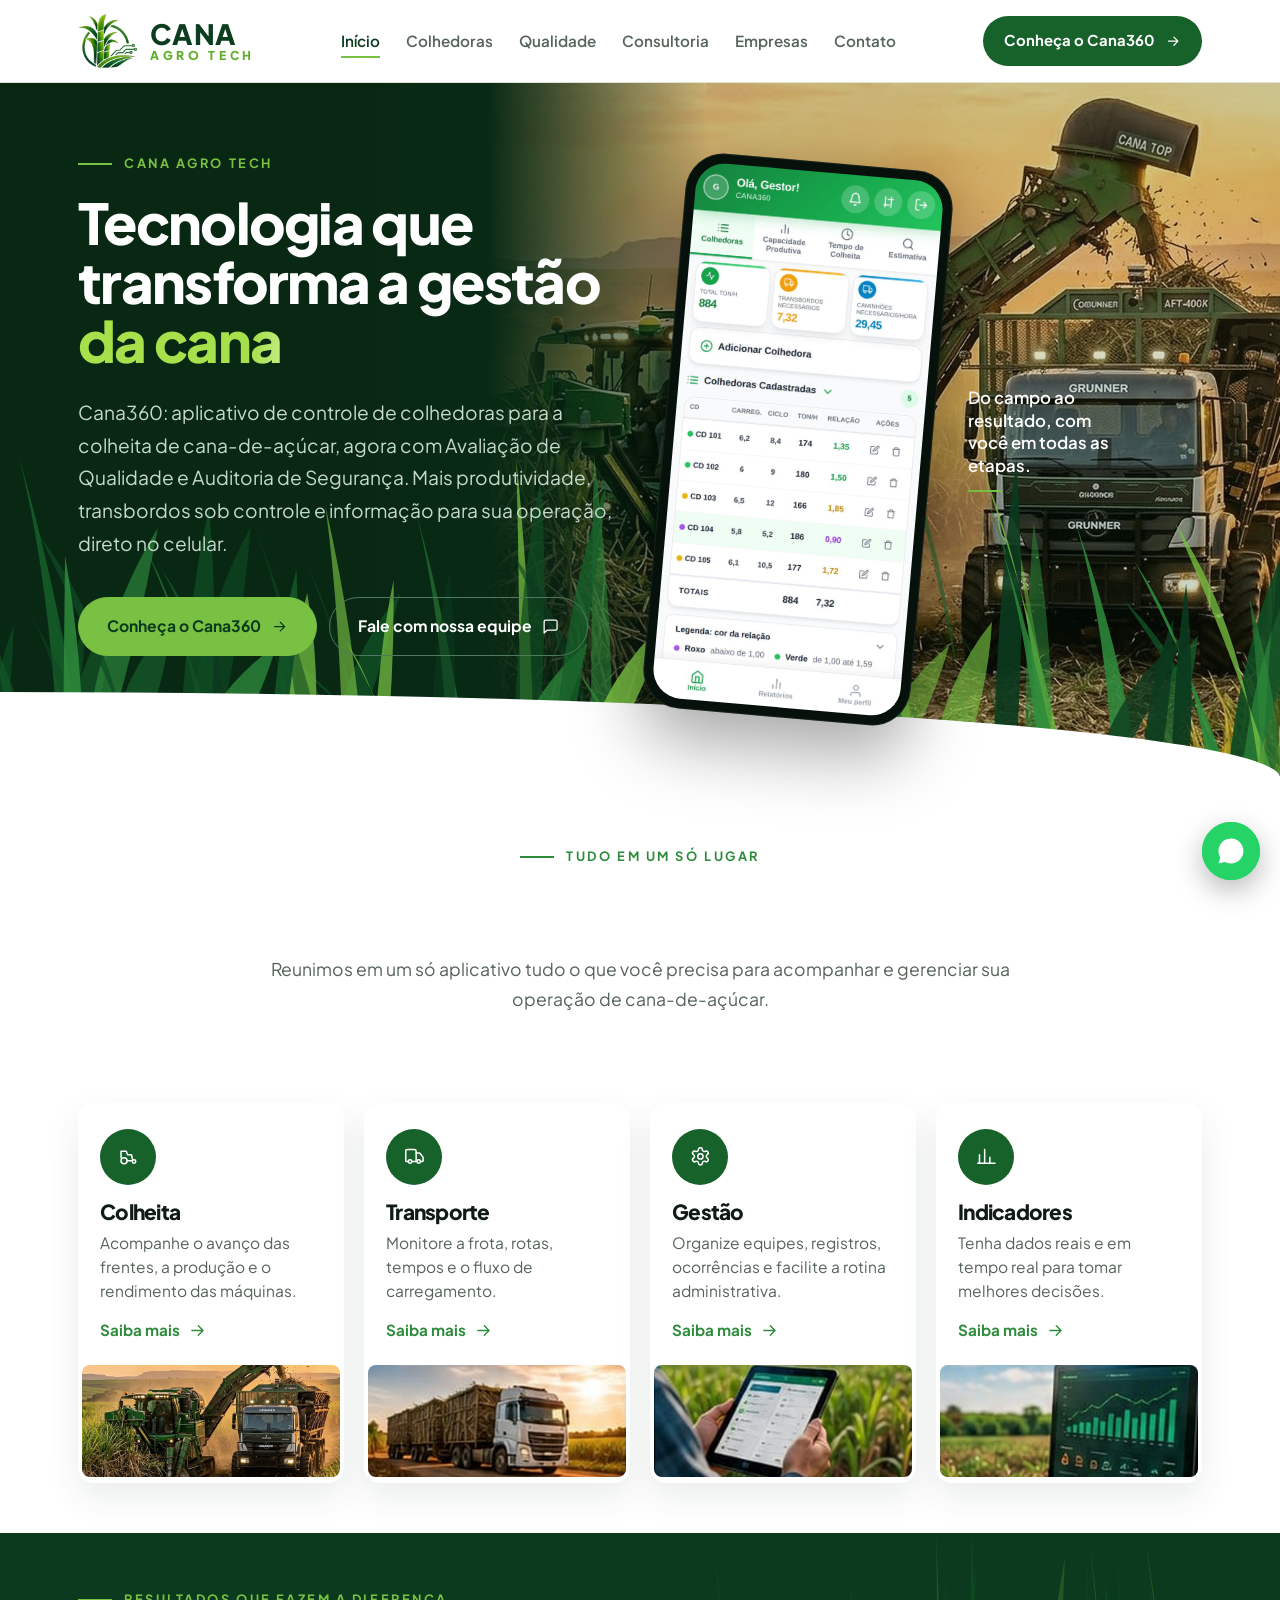
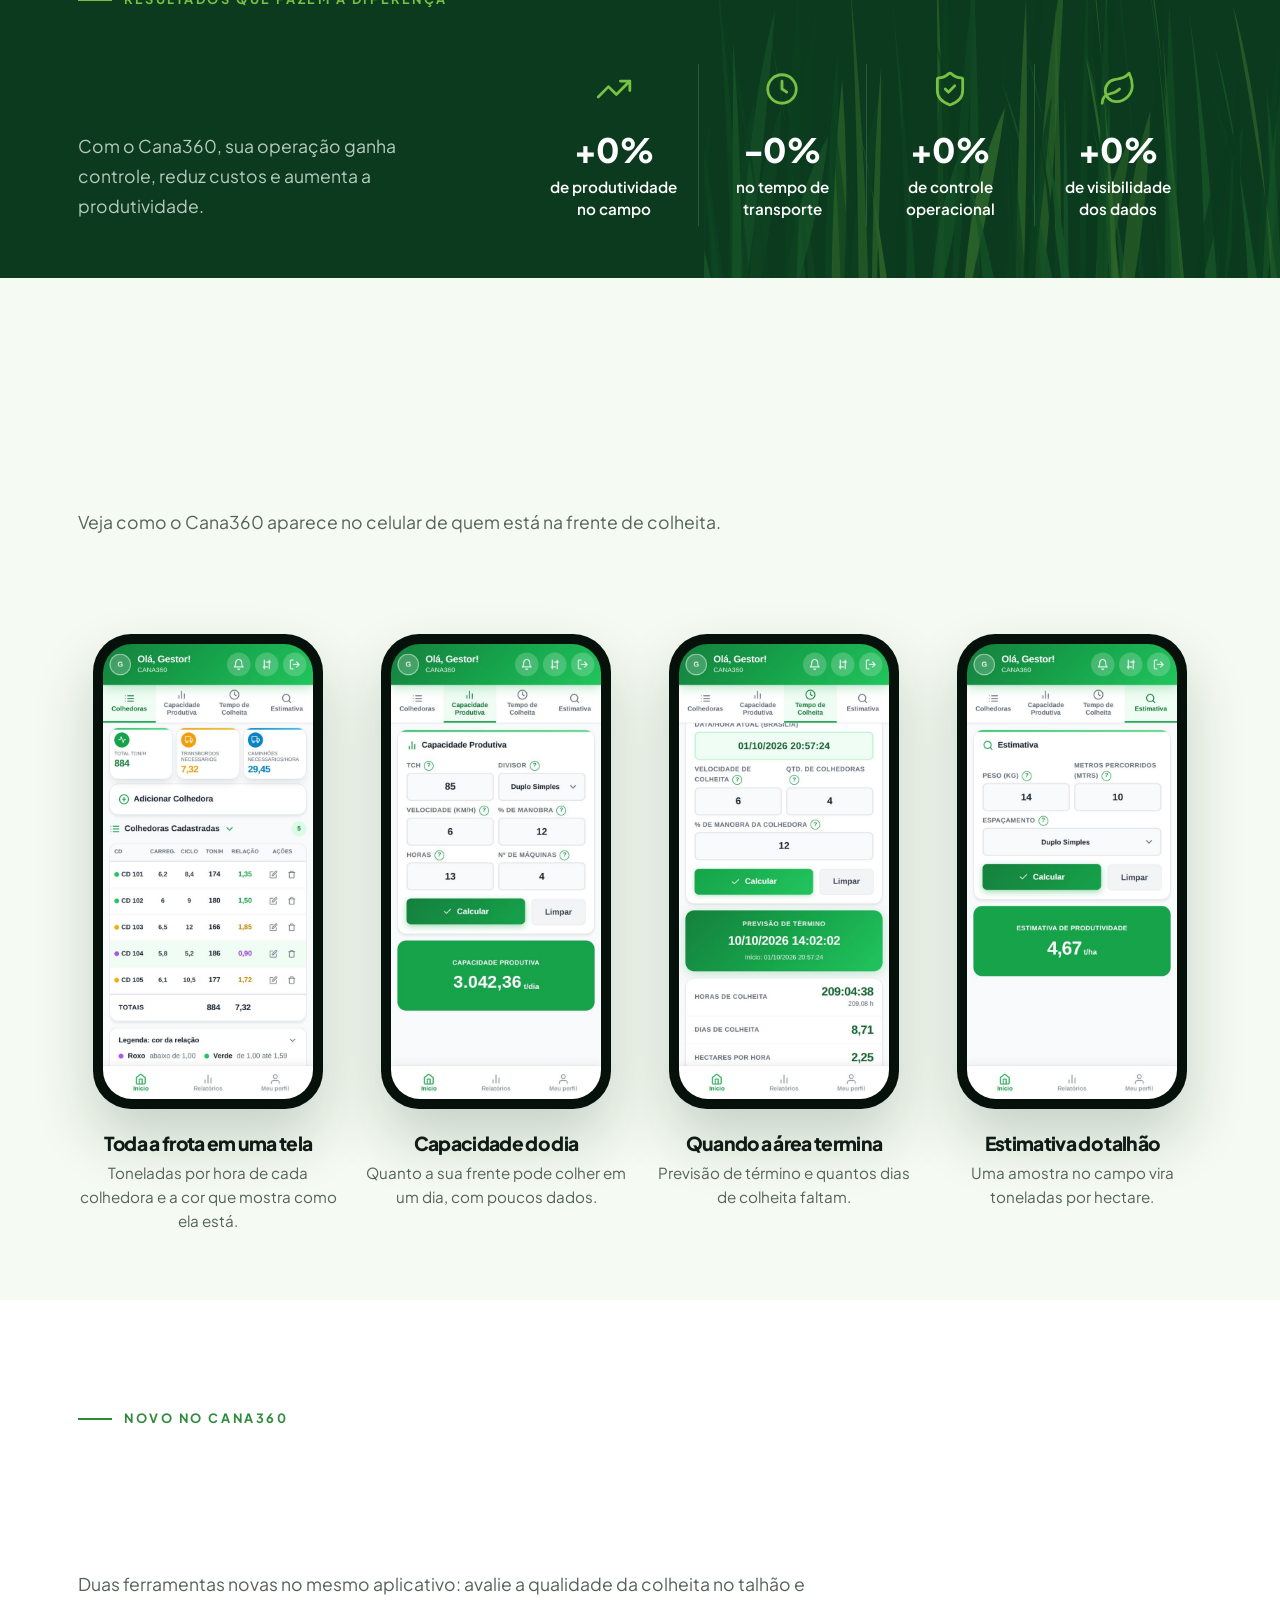
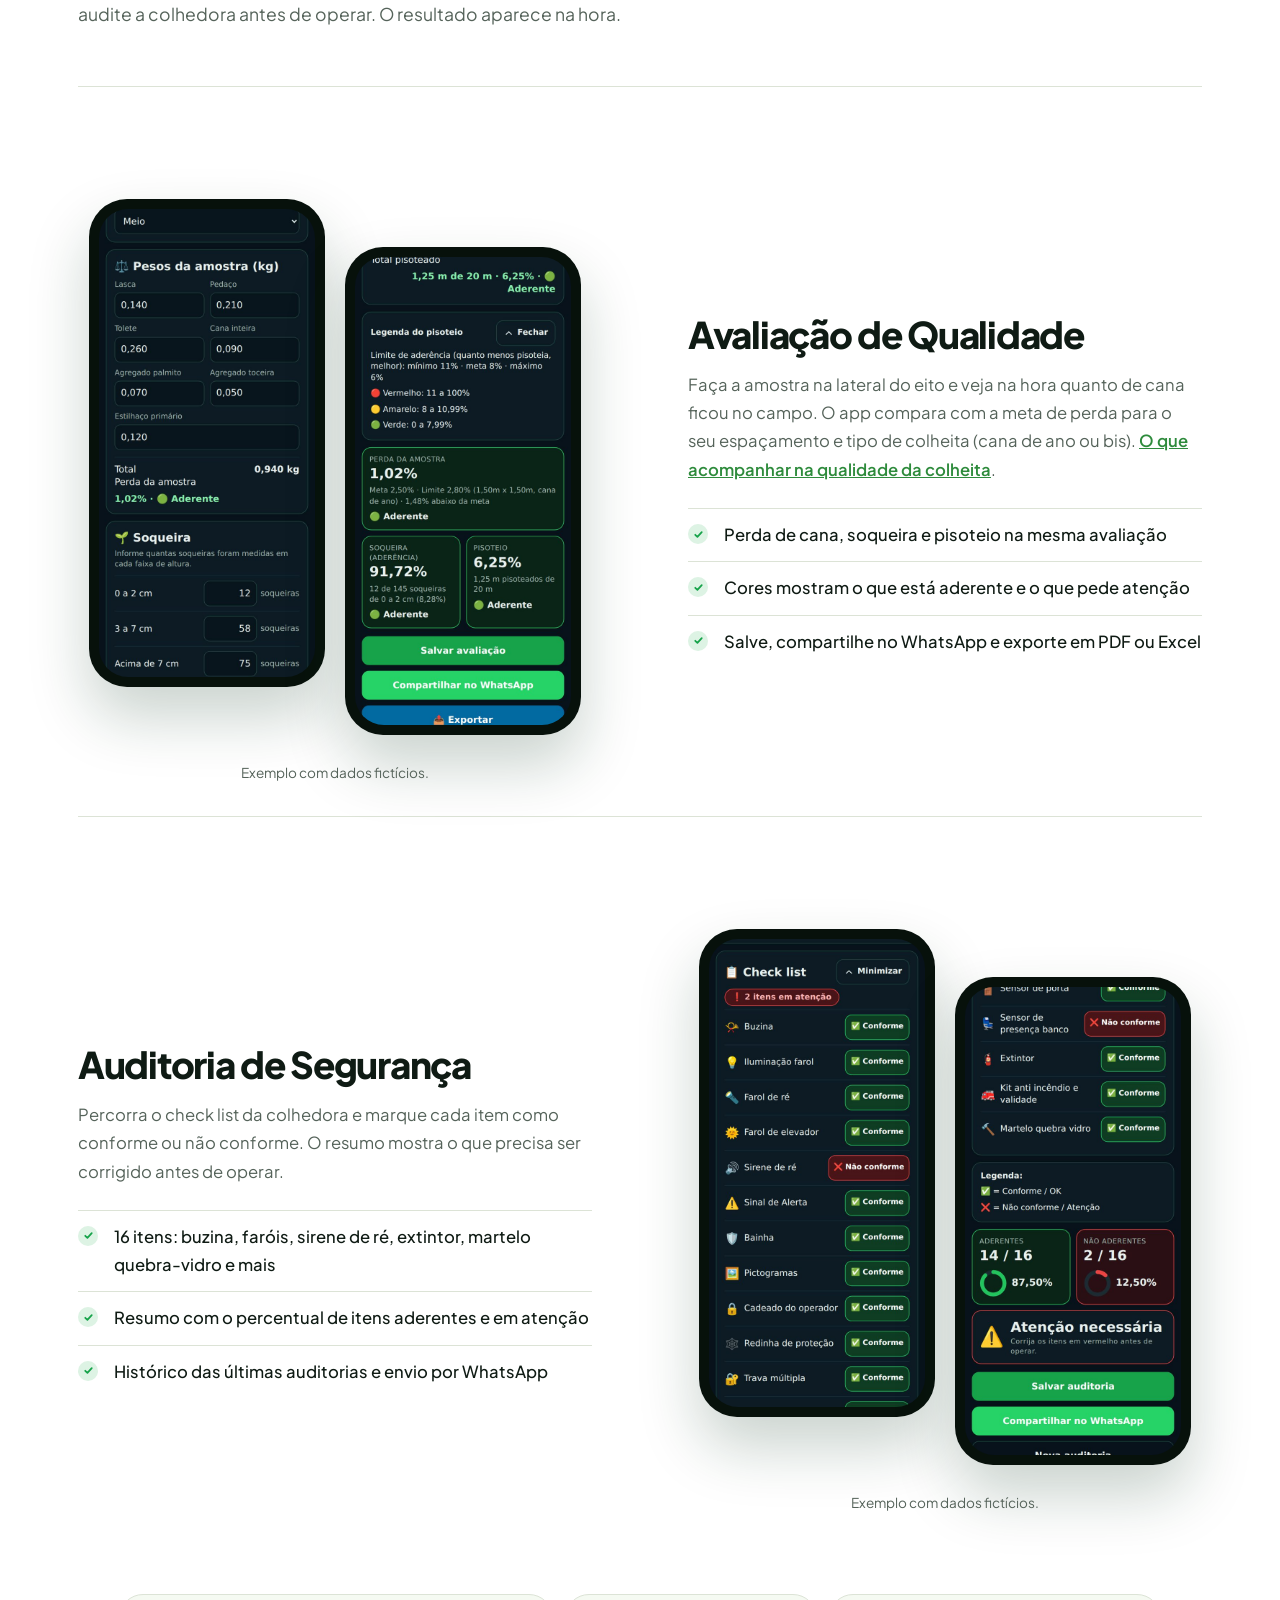
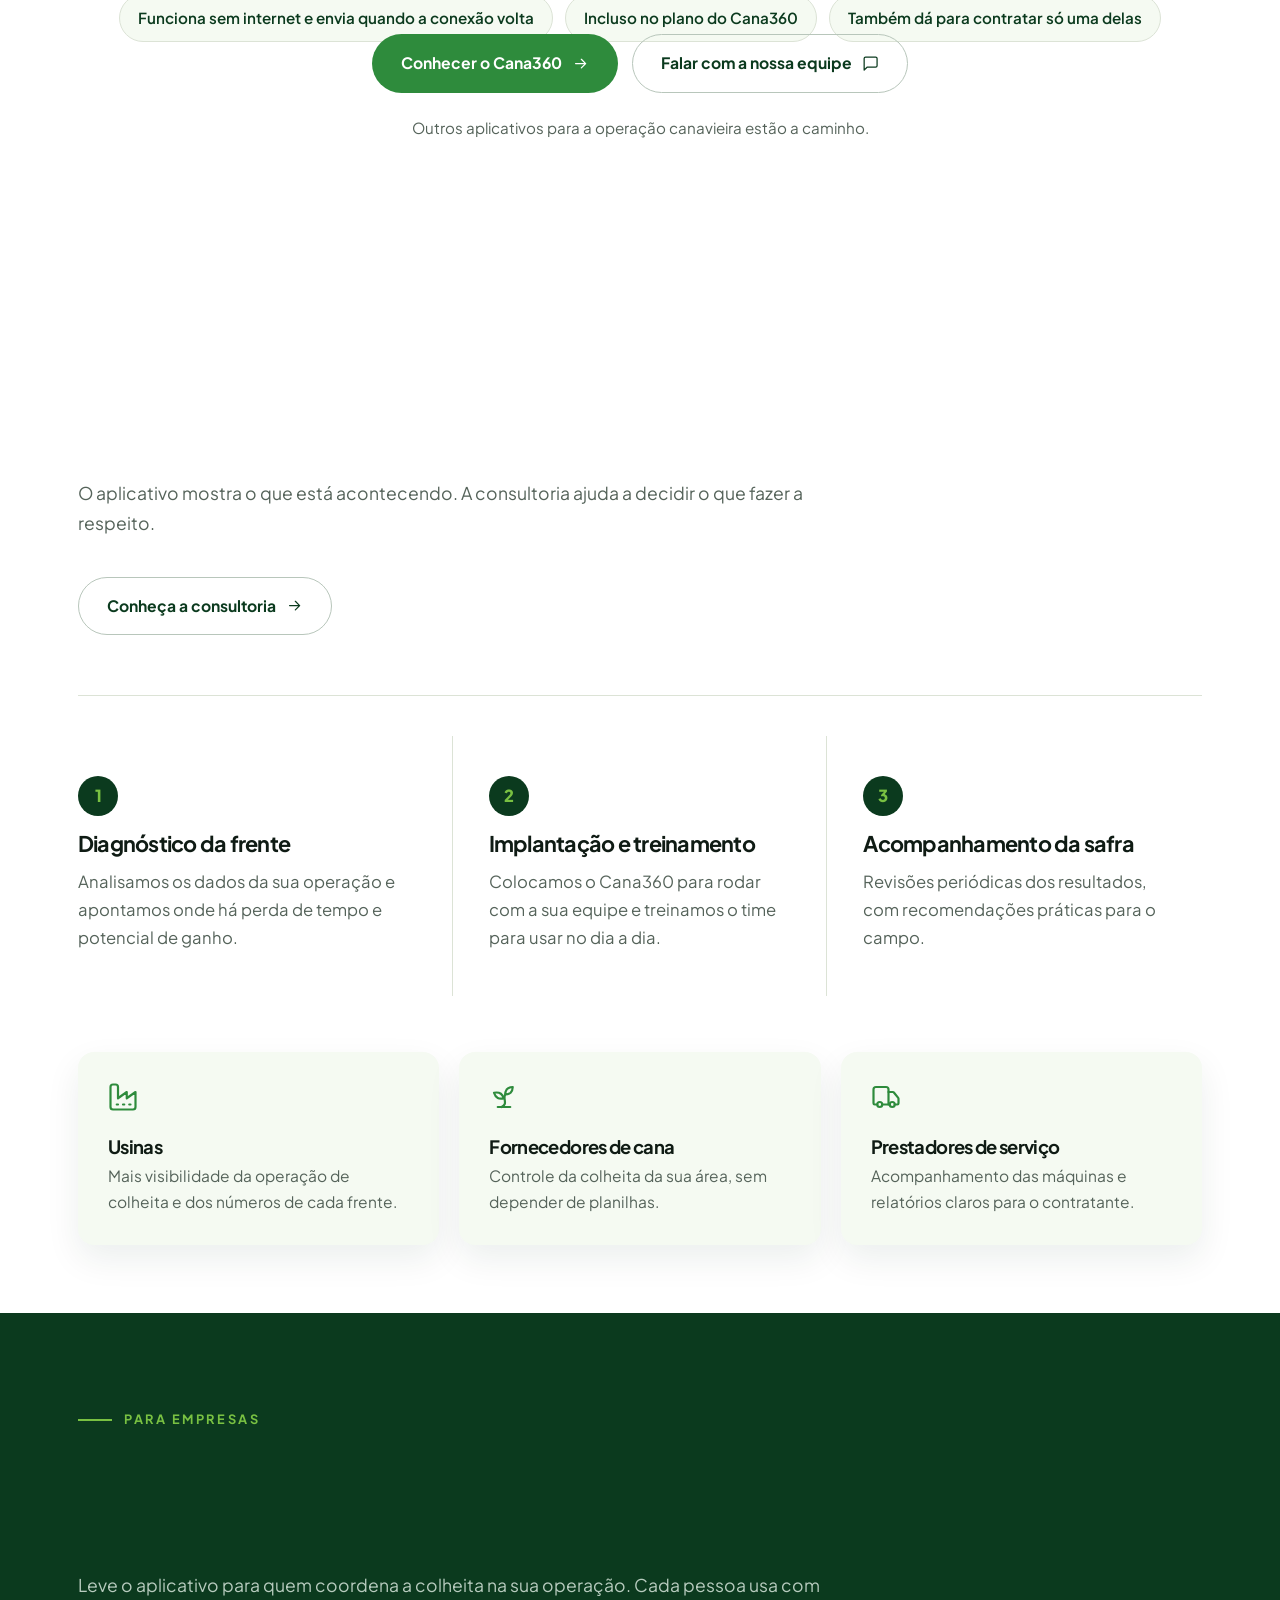
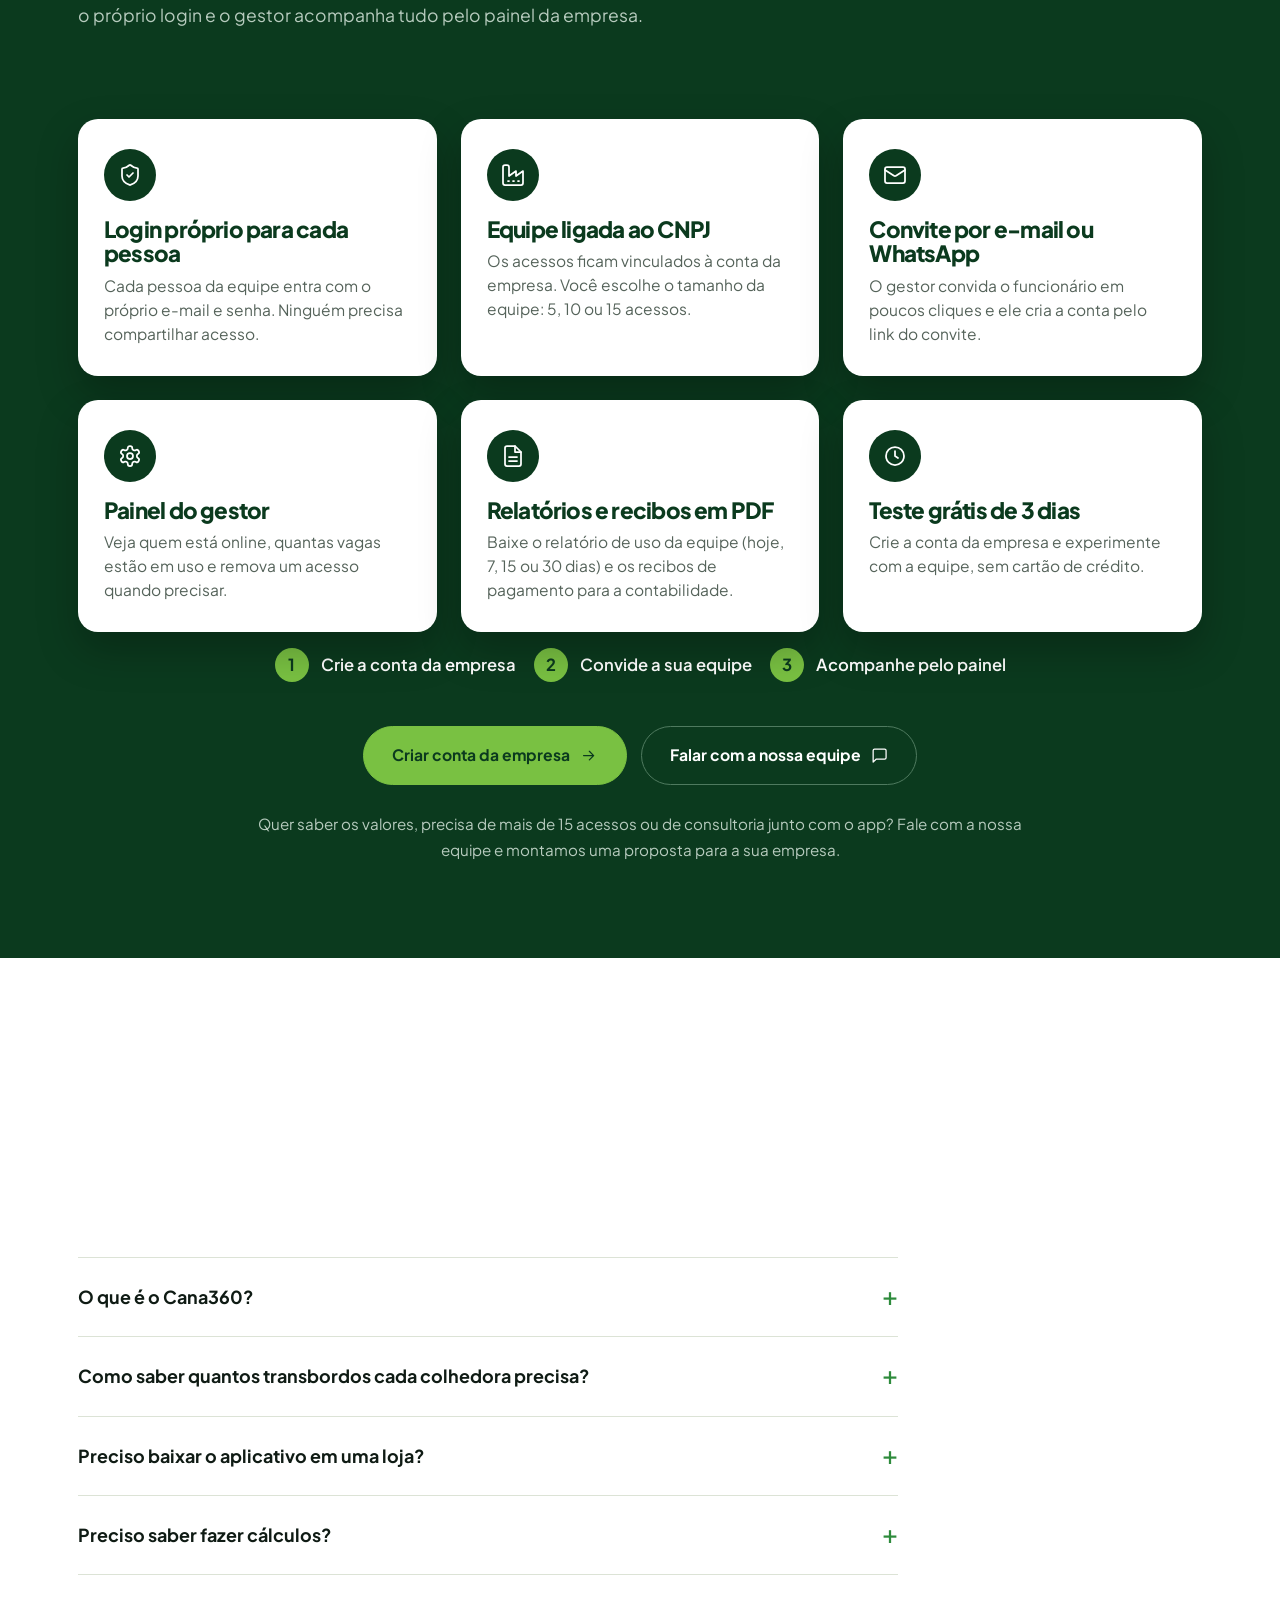
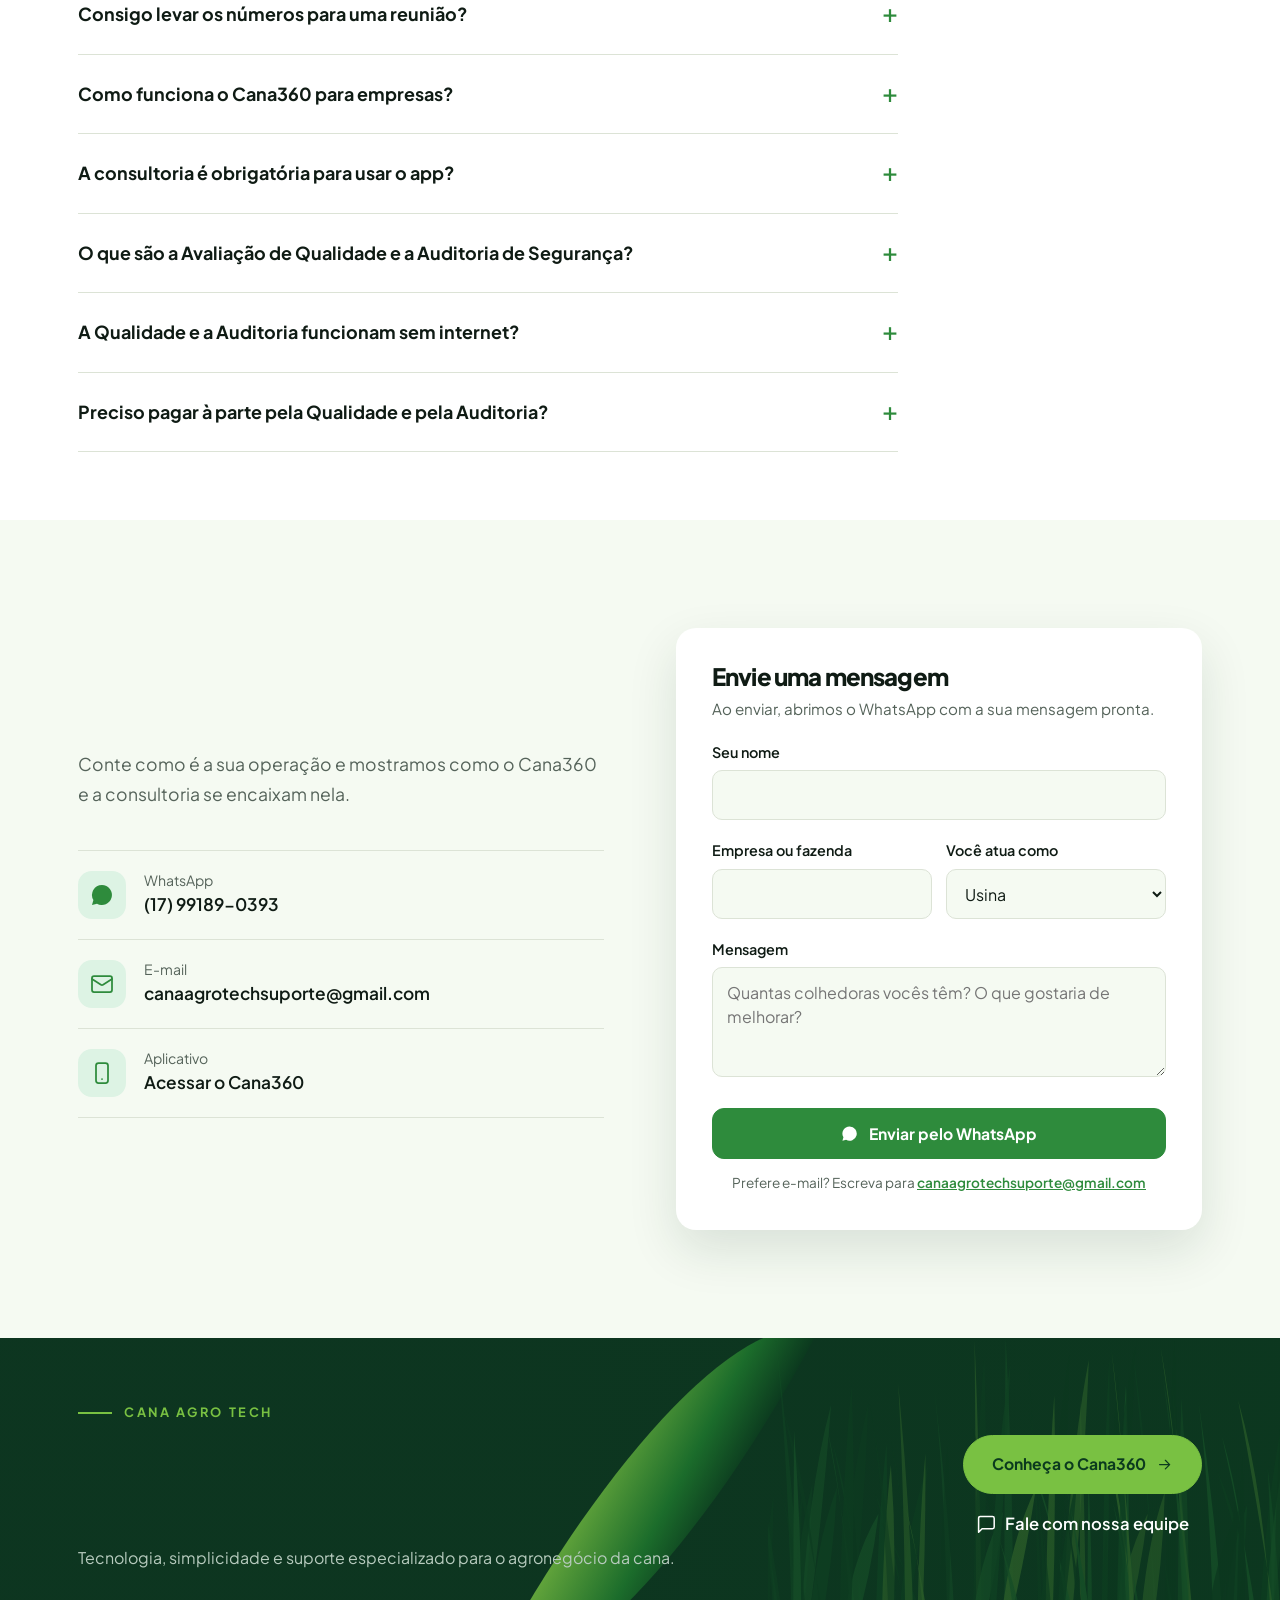
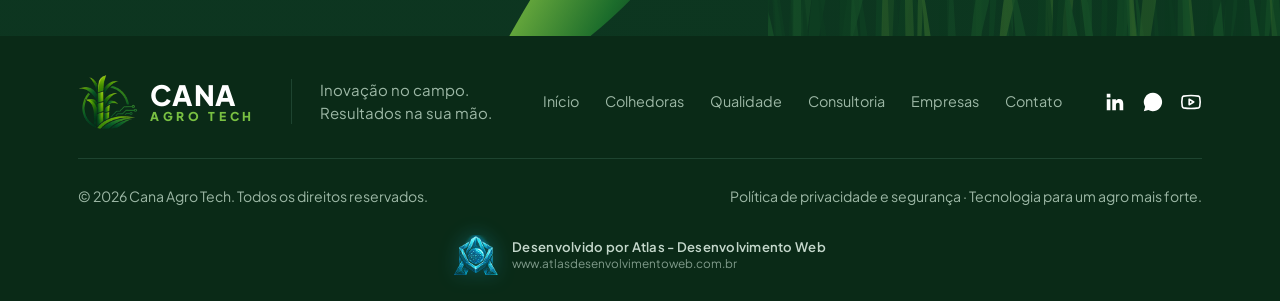
==== commit adfae343: "Atlas" ====
--- a/index.html
+++ b/index.html
@@ -39,6 +39,7 @@
 {"@context":"https://schema.org","@type":"FAQPage","mainEntity":[{"@type":"Question","name":"O que é o Cana360?","acceptedAnswer":{"@type":"Answer","text":"É um aplicativo da Cana Agro Tech com calculadoras para a colheita de cana-de-açúcar: produtividade das colhedoras em toneladas por hora, transbordos necessários, caminhões por hora, capacidade produtiva, previsão de término da colheita e estimativa de produtividade por hectare."}},{"@type":"Question","name":"Como saber quantos transbordos cada colhedora precisa?","acceptedAnswer":{"@type":"Answer","text":"No Cana360 você informa o tempo de carregamento e o ciclo de cada colhedora. O aplicativo calcula a relação entre eles e mostra quantos transbordos a frente precisa."}},{"@type":"Question","name":"Preciso baixar o aplicativo em uma loja?","acceptedAnswer":{"@type":"Answer","text":"Não. O Cana360 abre pelo link no celular e pode ser instalado na tela inicial, como qualquer aplicativo."}},{"@type":"Question","name":"Preciso saber fazer cálculos?","acceptedAnswer":{"@type":"Answer","text":"Não. Você informa os tempos e dados da operação e o aplicativo entrega o resultado pronto."}},{"@type":"Question","name":"Consigo levar os números para uma reunião?","acceptedAnswer":{"@type":"Answer","text":"Sim. O aplicativo gera um relatório em PDF com o resumo das colhedoras."}},{"@type":"Question","name":"Como funciona o Cana360 para empresas?","acceptedAnswer":{"@type":"Answer","text":"A empresa cria uma conta com CNPJ, convida a equipe por e-mail ou WhatsApp e cada pessoa entra com o próprio login. O gestor acompanha os acessos e o tempo de uso pelo painel e baixa relatórios em PDF. Fale com a nossa equipe para saber os valores."}},{"@type":"Question","name":"A consultoria é obrigatória para usar o app?","acceptedAnswer":{"@type":"Answer","text":"Não. Você pode usar o aplicativo sozinho. A consultoria é para quem quer apoio na implantação e na análise dos resultados."}},{"@type":"Question","name":"O que são a Avaliação de Qualidade e a Auditoria de Segurança?","acceptedAnswer":{"@type":"Answer","text":"São duas ferramentas do Cana360. Na Avaliação de Qualidade você registra os pesos da amostra, a soqueira e o pisoteio e vê a perda de cana com as cores de aderente ou atenção. Na Auditoria de Segurança você percorre o check list de 16 itens da colhedora e vê na hora o que precisa ser corrigido."}},{"@type":"Question","name":"A Qualidade e a Auditoria funcionam sem internet?","acceptedAnswer":{"@type":"Answer","text":"Sim, desde que o aparelho já tenha aberto o Cana360 antes, com internet e com o login ativo. Ao salvar sem conexão, o registro fica guardado no aparelho e é enviado sozinho quando a internet volta."}},{"@type":"Question","name":"Preciso pagar à parte pela Qualidade e pela Auditoria?","acceptedAnswer":{"@type":"Answer","text":"As duas ferramentas estão incluídas no plano do Cana360. Também é possível contratar só a Qualidade ou só a Auditoria de Segurança. Fale com a nossa equipe pelo WhatsApp."}}]}
 </script>
 <link rel="stylesheet" href="css/style.css">
+<link rel="stylesheet" href="css/efeitos.css">
 </head>
 <body>
 
@@ -277,11 +278,16 @@
       <span>© <span id="ano">2026</span> Cana Agro Tech. Todos os direitos reservados.</span>
       <span><a href="https://app.canaagrotech.com.br/politica.html" target="_blank" rel="noopener">Política de privacidade e segurança</a> · Tecnologia para um agro mais forte.</span>
     </div>
+    <a class="dev" href="https://www.atlasdesenvolvimentoweb.com.br" target="_blank" rel="noopener" aria-label="Desenvolvido por Atlas - Desenvolvimento Web">
+      <img src="img/atlas-logo.png" alt="Logo Atlas Desenvolvimento Web" width="256" height="235" loading="lazy">
+      <span class="dev-txt"><strong>Desenvolvido por Atlas - Desenvolvimento Web</strong><em>www.atlasdesenvolvimentoweb.com.br</em></span>
+    </a>
   </div>
 </footer>
 
 <a class="zap" href="https://wa.me/5517991890393?text=Ol%C3%A1!%20Quero%20conhecer%20a%20Cana%20Agro%20Tech." target="_blank" rel="noopener" aria-label="Falar no WhatsApp"><svg class="ico cheio"><use href="#i-zap"/></svg></a>
 
+<script src="js/efeitos.js"></script>
 <script src="js/main.js"></script>
 </body>
 </html>
--- a/css/style.css
+++ b/css/style.css
@@ -299,7 +299,7 @@
 .hero{background:#0A3319;padding:70px 0 120px;overflow:visible}
 .hero::after{left:0;right:0;height:86px;border-radius:0 100% 0 0/0 100% 0 0}
 .hero-bg{position:absolute;inset:0;overflow:hidden;background:radial-gradient(520px 340px at 88% 30%,rgba(224,168,72,.45),transparent 70%),linear-gradient(90deg,#082814 28%,rgba(8,40,20,.5) 70%)}
-.hero-bg::before{content:"";position:absolute;right:0;top:0;bottom:0;width:62%;background:url(../img/foto-f1.jpg) 70% 60%/cover;opacity:.75;-webkit-mask-image:linear-gradient(90deg,transparent,#000 55%);mask-image:linear-gradient(90deg,transparent,#000 55%)}
+.hero-bg::before{content:"";position:absolute;right:0;top:0;bottom:0;width:62%;background:url(../img/foto-f1.jpg) 50% 55%/cover;opacity:.8;-webkit-mask-image:linear-gradient(90deg,transparent,#000 28%);mask-image:linear-gradient(90deg,transparent,#000 28%)}
 .hero-bg::after{content:"";position:absolute;left:0;right:0;bottom:0;height:46%;background:url(../img/folhas.svg) bottom/100% 100% no-repeat}
 .hero-grid{grid-template-columns:1fr 1fr}
 .hero h1{max-width:none;font-size:clamp(2.3rem,4.4vw,3.6rem);line-height:1.05}
--- a/css/efeitos.css
+++ b/css/efeitos.css
@@ -0,0 +1,69 @@
+/* Cana Agro Tech - crédito Atlas no rodapé + animações (portadas do site Thomazini Sports) */
+
+/* ===== Crédito Atlas ===== */
+.dev{display:flex;align-items:center;justify-content:center;gap:14px;margin:26px auto 0;width:fit-content;max-width:100%;text-decoration:none;transition:.3s}
+.dev img{width:44px;height:auto;flex:none;object-fit:contain;filter:drop-shadow(0 0 10px rgba(34,200,255,.35));transition:transform .6s,filter .3s}
+.dev-txt{display:flex;flex-direction:column;line-height:1.35;text-align:left}
+.dev-txt strong{font-weight:600;font-size:.82rem;color:#C5D8CC;letter-spacing:.02em;transition:color .3s}
+.dev-txt em{font-style:normal;font-size:.74rem;color:#7F9A8A;transition:color .3s}
+footer .dev:hover .dev-txt strong,footer .dev:hover .dev-txt em{color:#3fd0ff}
+.dev:hover img{transform:rotate(-8deg) scale(1.08);filter:drop-shadow(0 0 14px rgba(34,200,255,.6))}
+
+/* ===== Barra de progresso da rolagem ===== */
+.fx-progress{position:fixed;top:0;left:0;right:0;height:3px;background:var(--lima,#A6E04B);transform-origin:left;transform:scaleX(0);z-index:70;pointer-events:none}
+
+/* ===== Topo: sombra ao rolar ===== */
+header.topo{transition:box-shadow .3s,background .3s}
+header.topo.rolou{box-shadow:0 8px 30px rgba(13,53,32,.12)}
+
+/* ===== Menu: página/seção atual ===== */
+.nav ul a.ativo,.nav ul a[aria-current="page"]{color:var(--floresta);border-color:var(--folha)}
+
+/* ===== Entrada do topo da página ===== */
+@keyframes fxup{from{opacity:0;transform:translateY(30px)}to{opacity:1;transform:none}}
+.hero .eyebrow{animation:fxup .9s .1s both}
+.hero h1,.ph h1{animation:fxup .9s .25s both}
+.hero .sub,.ph .sub,.ph p{animation:fxup .9s .4s both}
+.hero .botoes,.ph .botoes{animation:fxup .9s .55s both}
+.hero-img{animation:fxup 1.1s .5s both}
+
+/* ===== Brilho no destaque do título principal ===== */
+.hero h1 em{background:linear-gradient(100deg,#A6E04B 35%,#F2FFD6 50%,#A6E04B 65%);background-size:250% 100%;-webkit-background-clip:text;background-clip:text;-webkit-text-fill-color:transparent;color:transparent;animation:fxshine 4s ease-in-out 1.4s infinite}
+@keyframes fxshine{0%{background-position:100% 0}55%,100%{background-position:0 0}}
+
+/* ===== Brilho que passa nos botões + seta chamando ===== */
+.btn{position:relative;overflow:hidden}
+.btn::after{content:"";position:absolute;top:0;left:-80%;width:50%;height:100%;background:linear-gradient(100deg,transparent,rgba(255,255,255,.5),transparent);transform:skewX(-20deg);transition:left .7s;pointer-events:none}
+.btn:hover::after{left:130%}
+.hero .btn.pre .ico{animation:fxnudge 1.8s ease-in-out 1.5s infinite}
+@keyframes fxnudge{50%{transform:translateX(6px)}}
+
+/* ===== Logo do topo e do rodapé: giro leve ===== */
+.logo img{transition:transform .6s}
+.logo:hover img{transform:rotate(-8deg) scale(1.08)}
+
+/* ===== Anel pulsante no botão do WhatsApp ===== */
+.zap{transition:transform .3s,translate .25s}
+.zap::before{content:"";position:absolute;inset:0;border-radius:50%;border:2px solid #25D366;animation:fxring 2.4s ease-out infinite;pointer-events:none}
+@keyframes fxring{from{transform:scale(1);opacity:.9}to{transform:scale(1.8);opacity:0}}
+
+/* ===== Títulos: palavra por palavra, de baixo para cima ===== */
+.fx-split .w{display:inline-block;overflow:hidden;vertical-align:top;padding:0 .06em .16em;margin:0 -.06em -.16em}
+.fx-split .w>span{display:inline-block;translate:0 115%;transition:translate 1s cubic-bezier(.2,.7,.2,1);transition-delay:calc(var(--i,0)*.07s)}
+.fx-split.in .w>span{translate:0 0}
+
+/* ===== Entrada em cascata ===== */
+.rv-item{opacity:0;translate:0 40px;transition:opacity .8s ease,translate .9s cubic-bezier(.2,.7,.2,1),transform .4s,border-color .3s,background .3s,box-shadow .3s;transition-delay:var(--d,0s)}
+.rv-item.in{opacity:1;translate:0 0}
+.rv-item.done{transition-delay:0s}
+
+/* ===== Inclinação 3D ===== */
+.fx-tilt{transition:transform .25s ease-out,box-shadow .3s,border-color .3s}
+
+@media (prefers-reduced-motion:reduce){
+  .fx-progress{display:none}
+  .hero .eyebrow,.hero h1,.ph h1,.hero .sub,.ph .sub,.ph p,.hero .botoes,.ph .botoes,.hero-img,.hero h1 em,.hero .btn.pre .ico,.zap::before{animation:none}
+  .fx-split .w>span{translate:none}
+  .rv-item{opacity:1;translate:none}
+  .btn::after{display:none}
+}
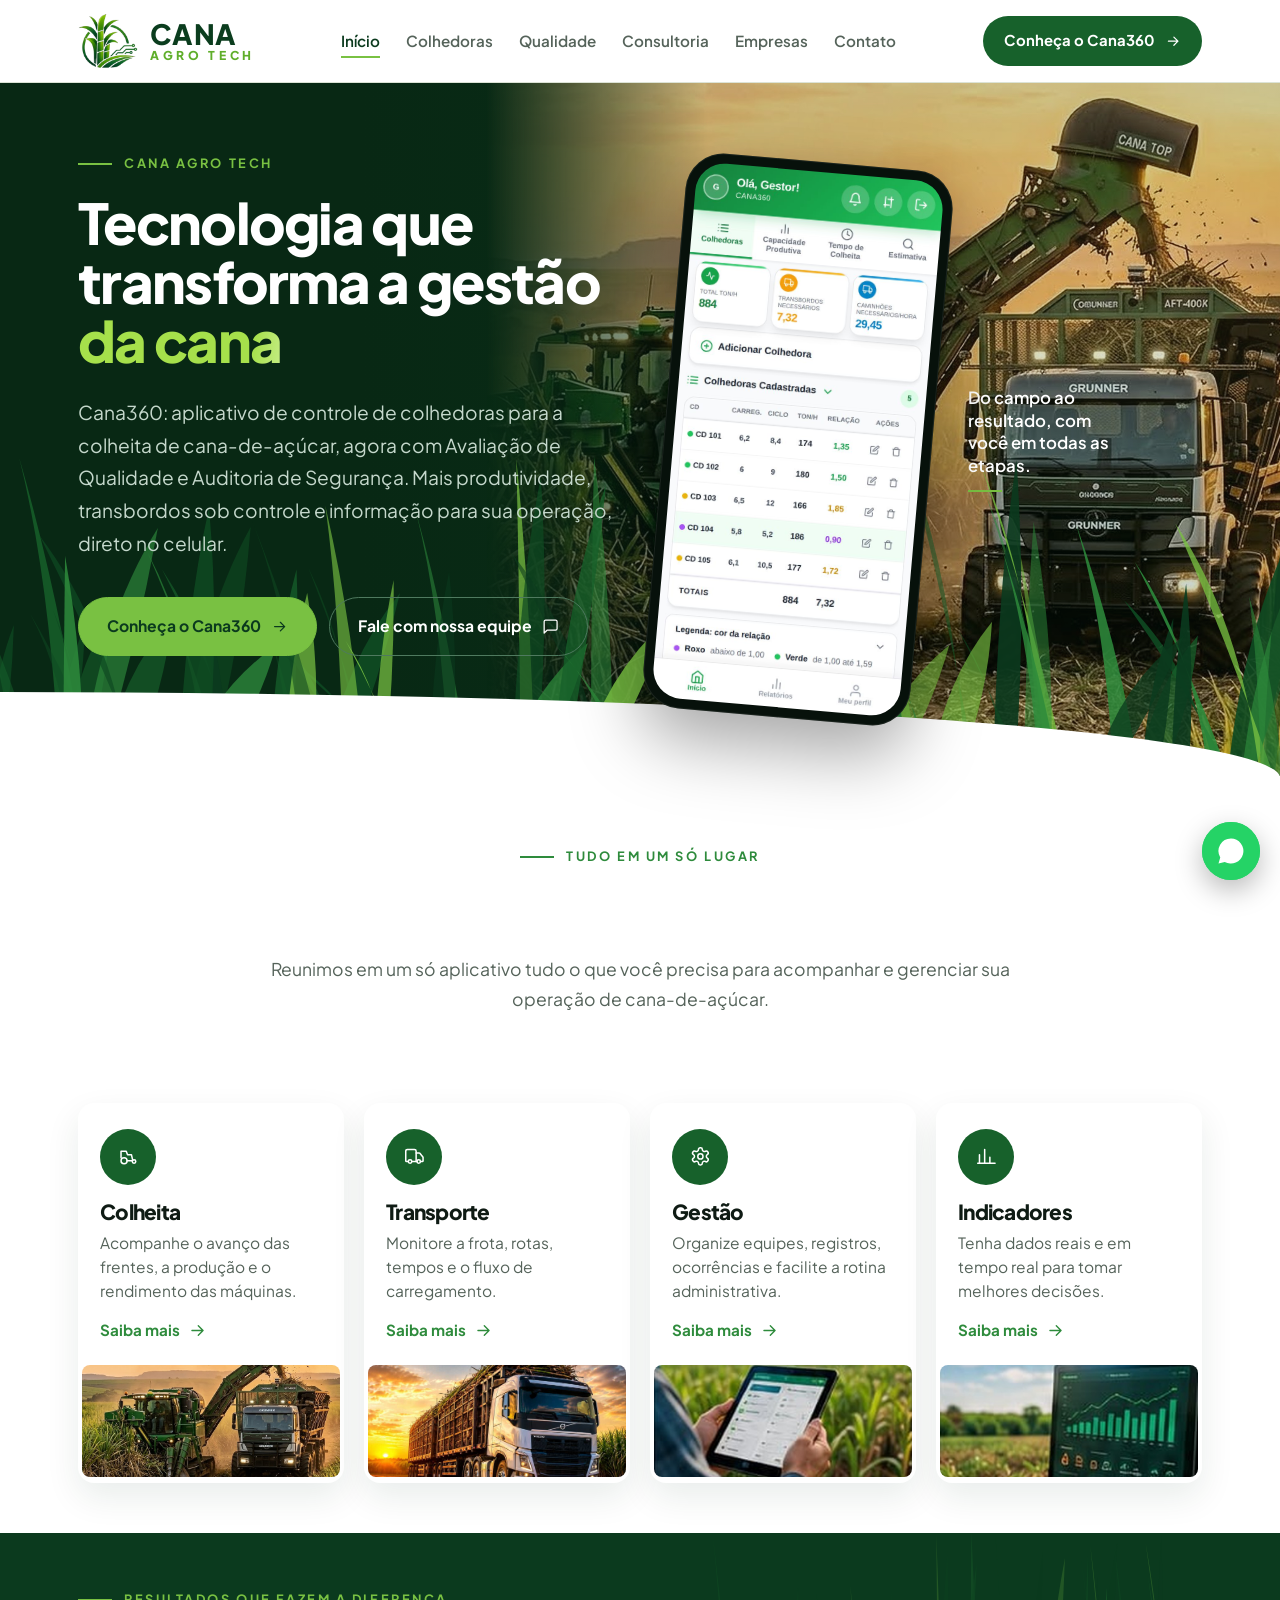
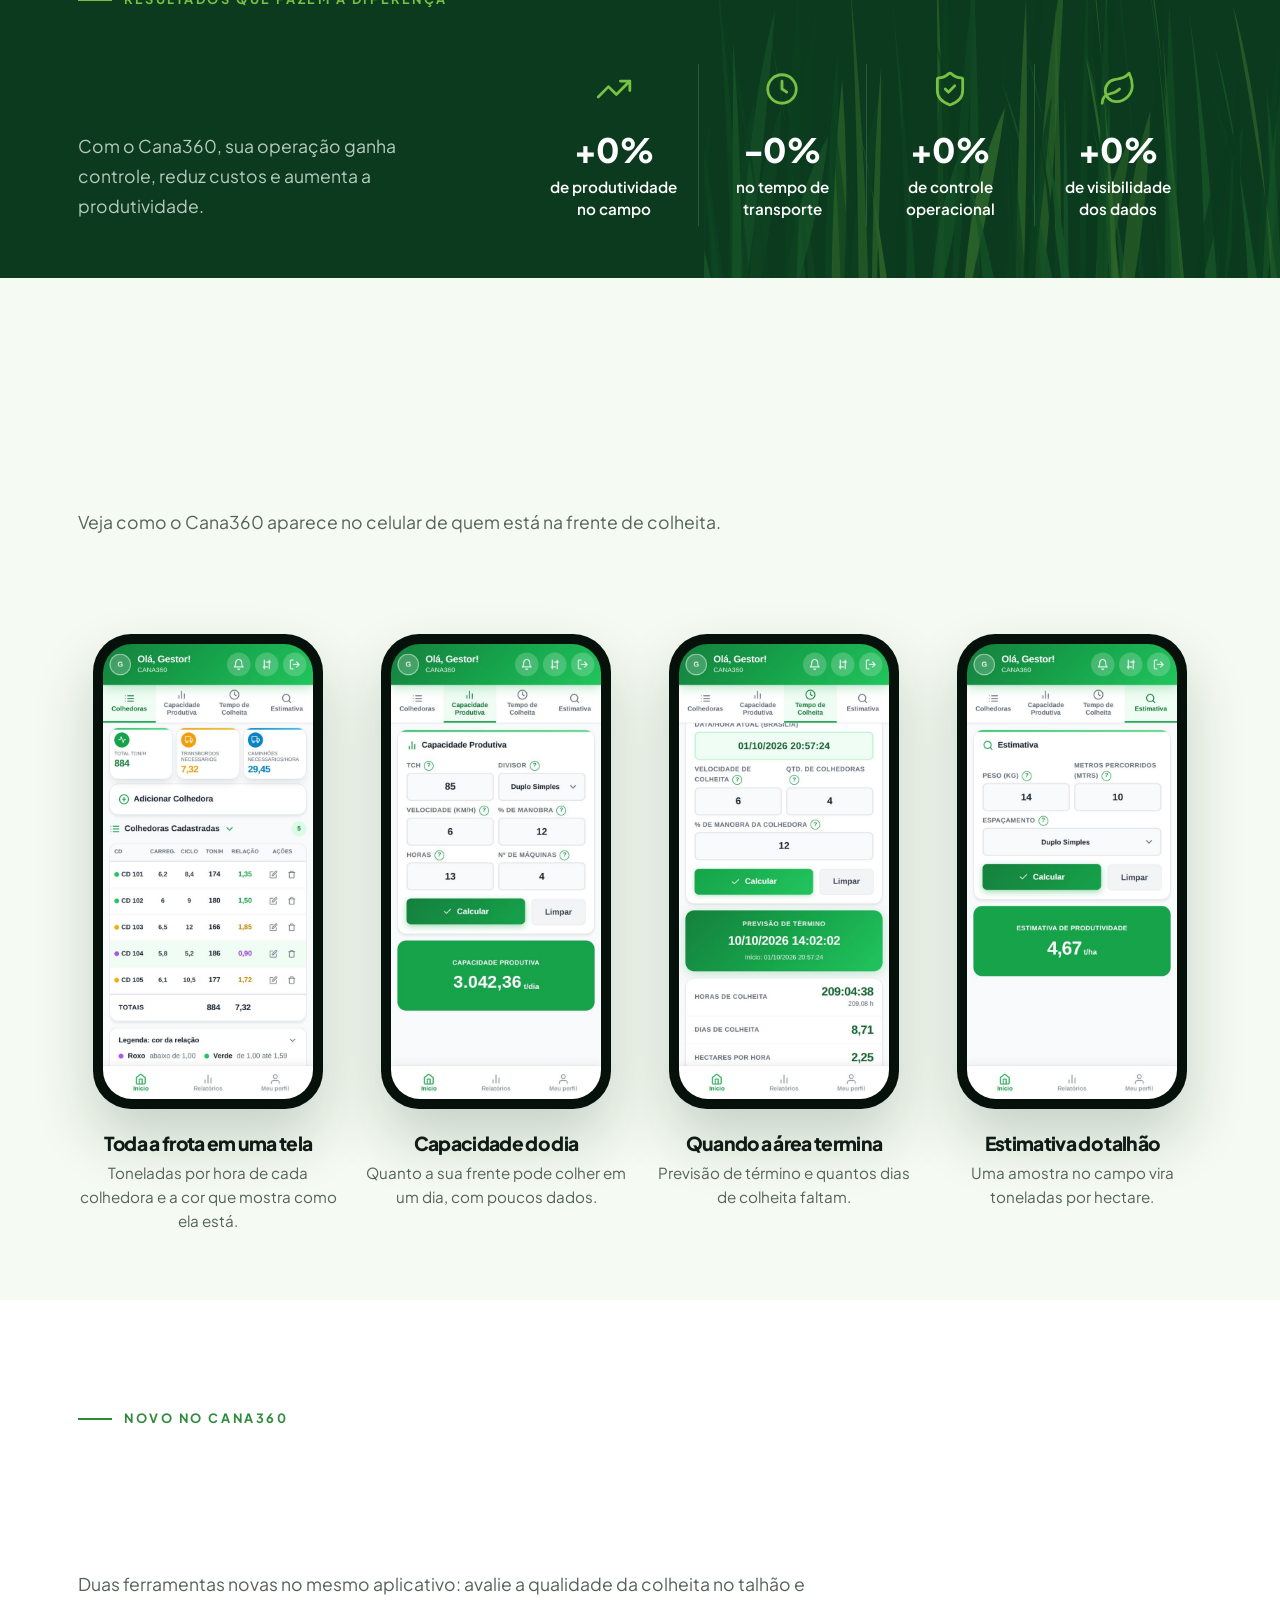
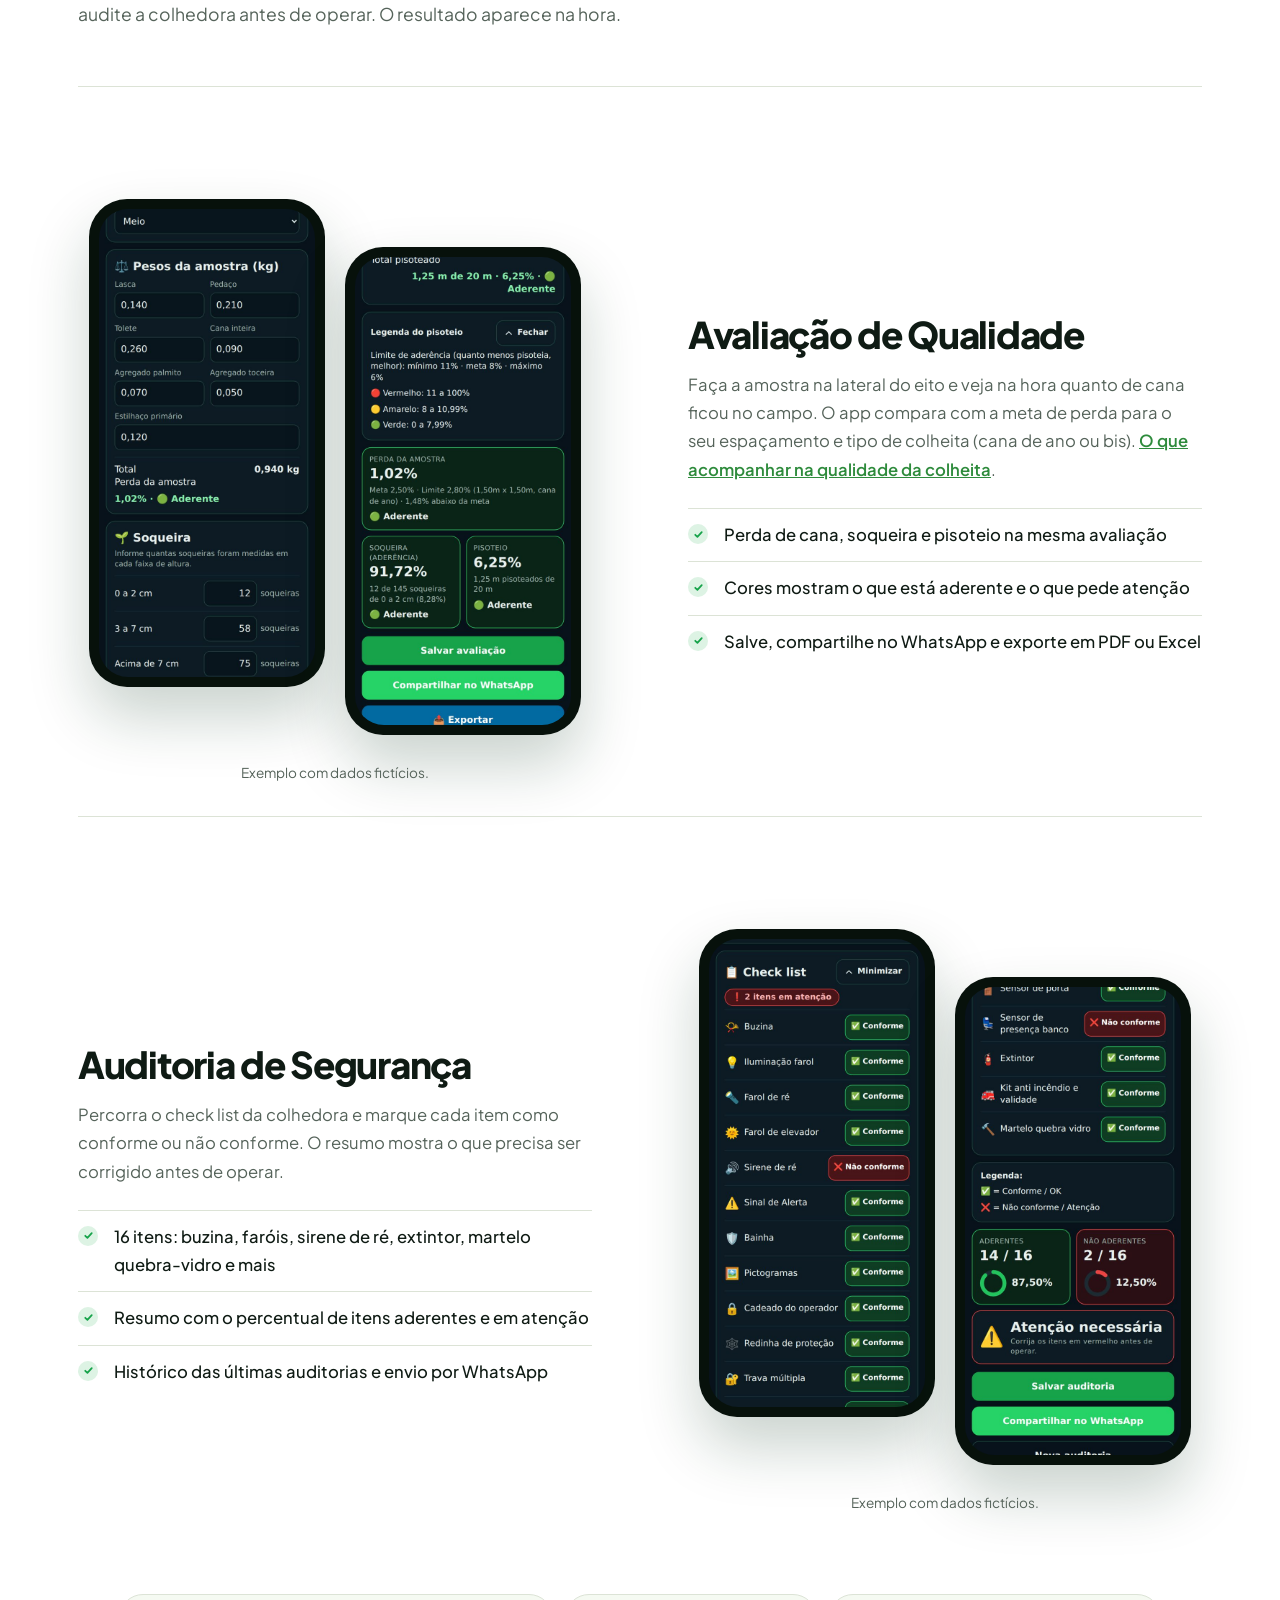
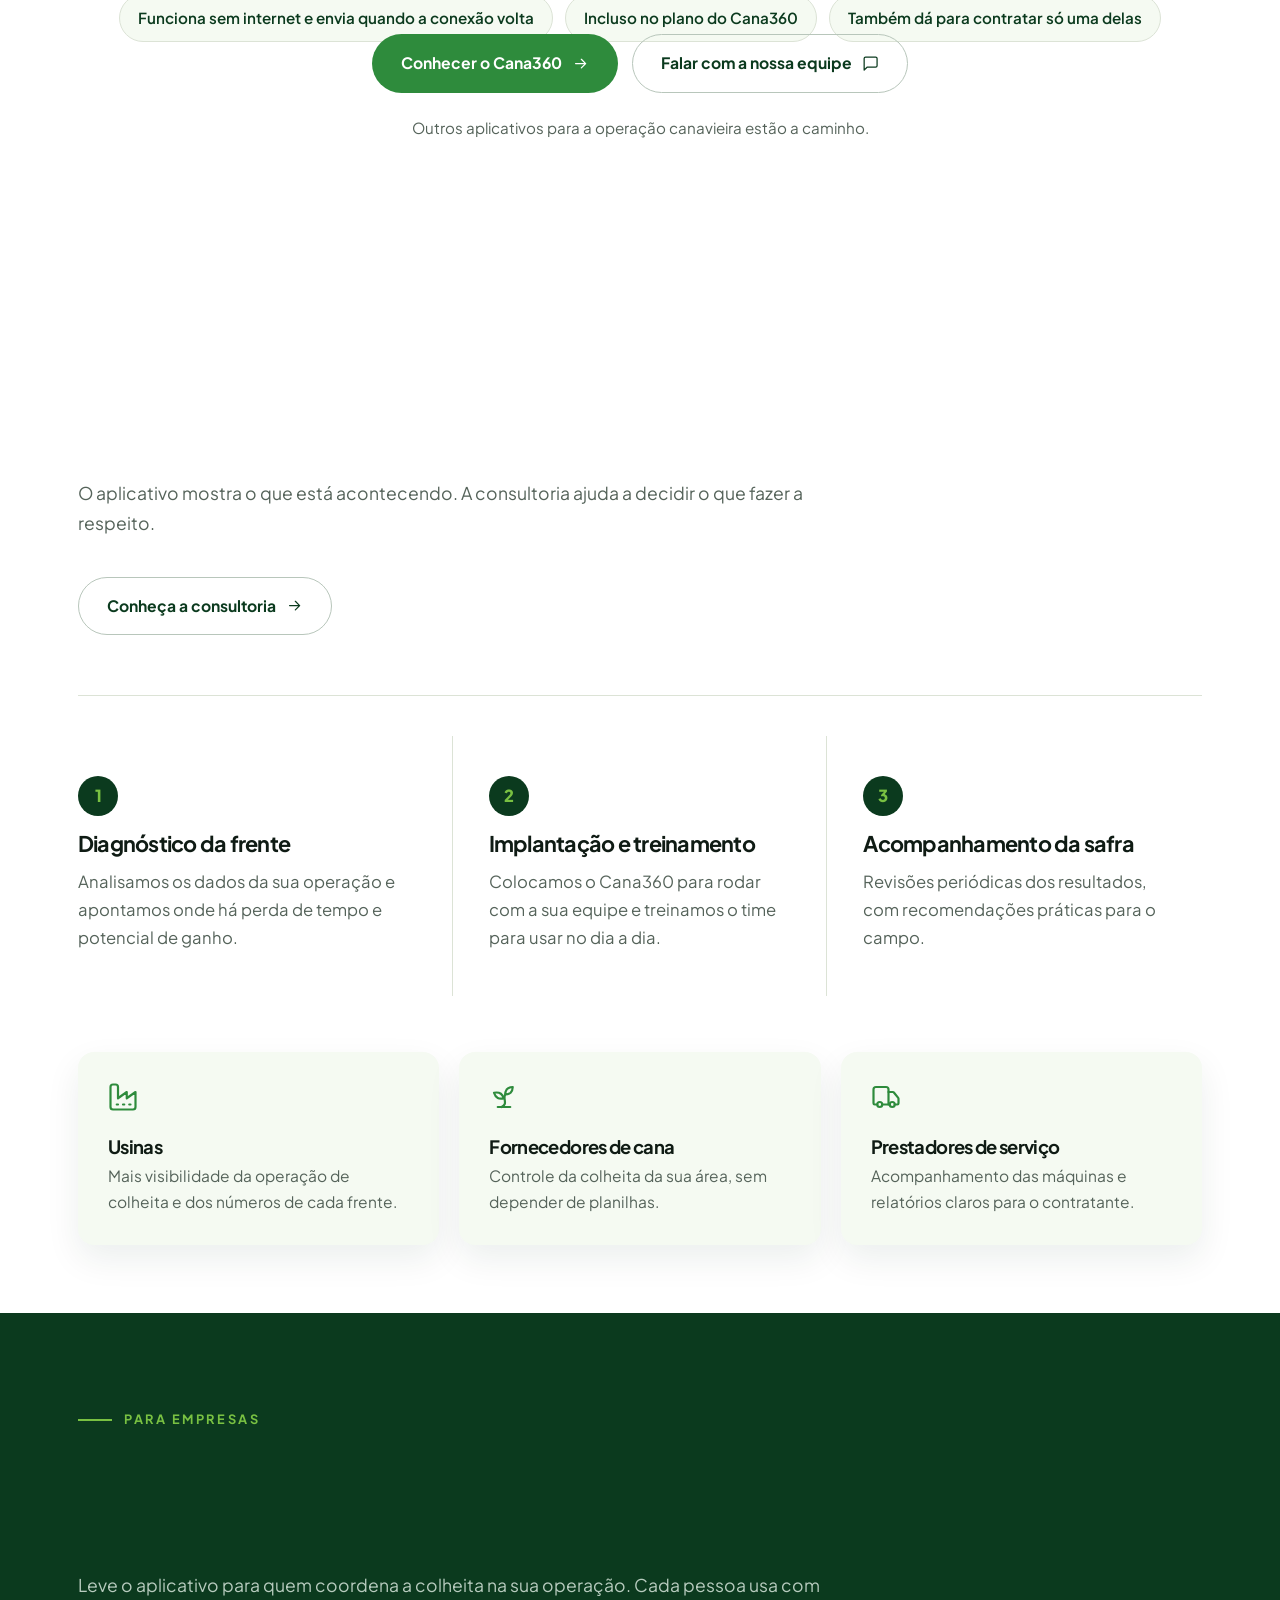
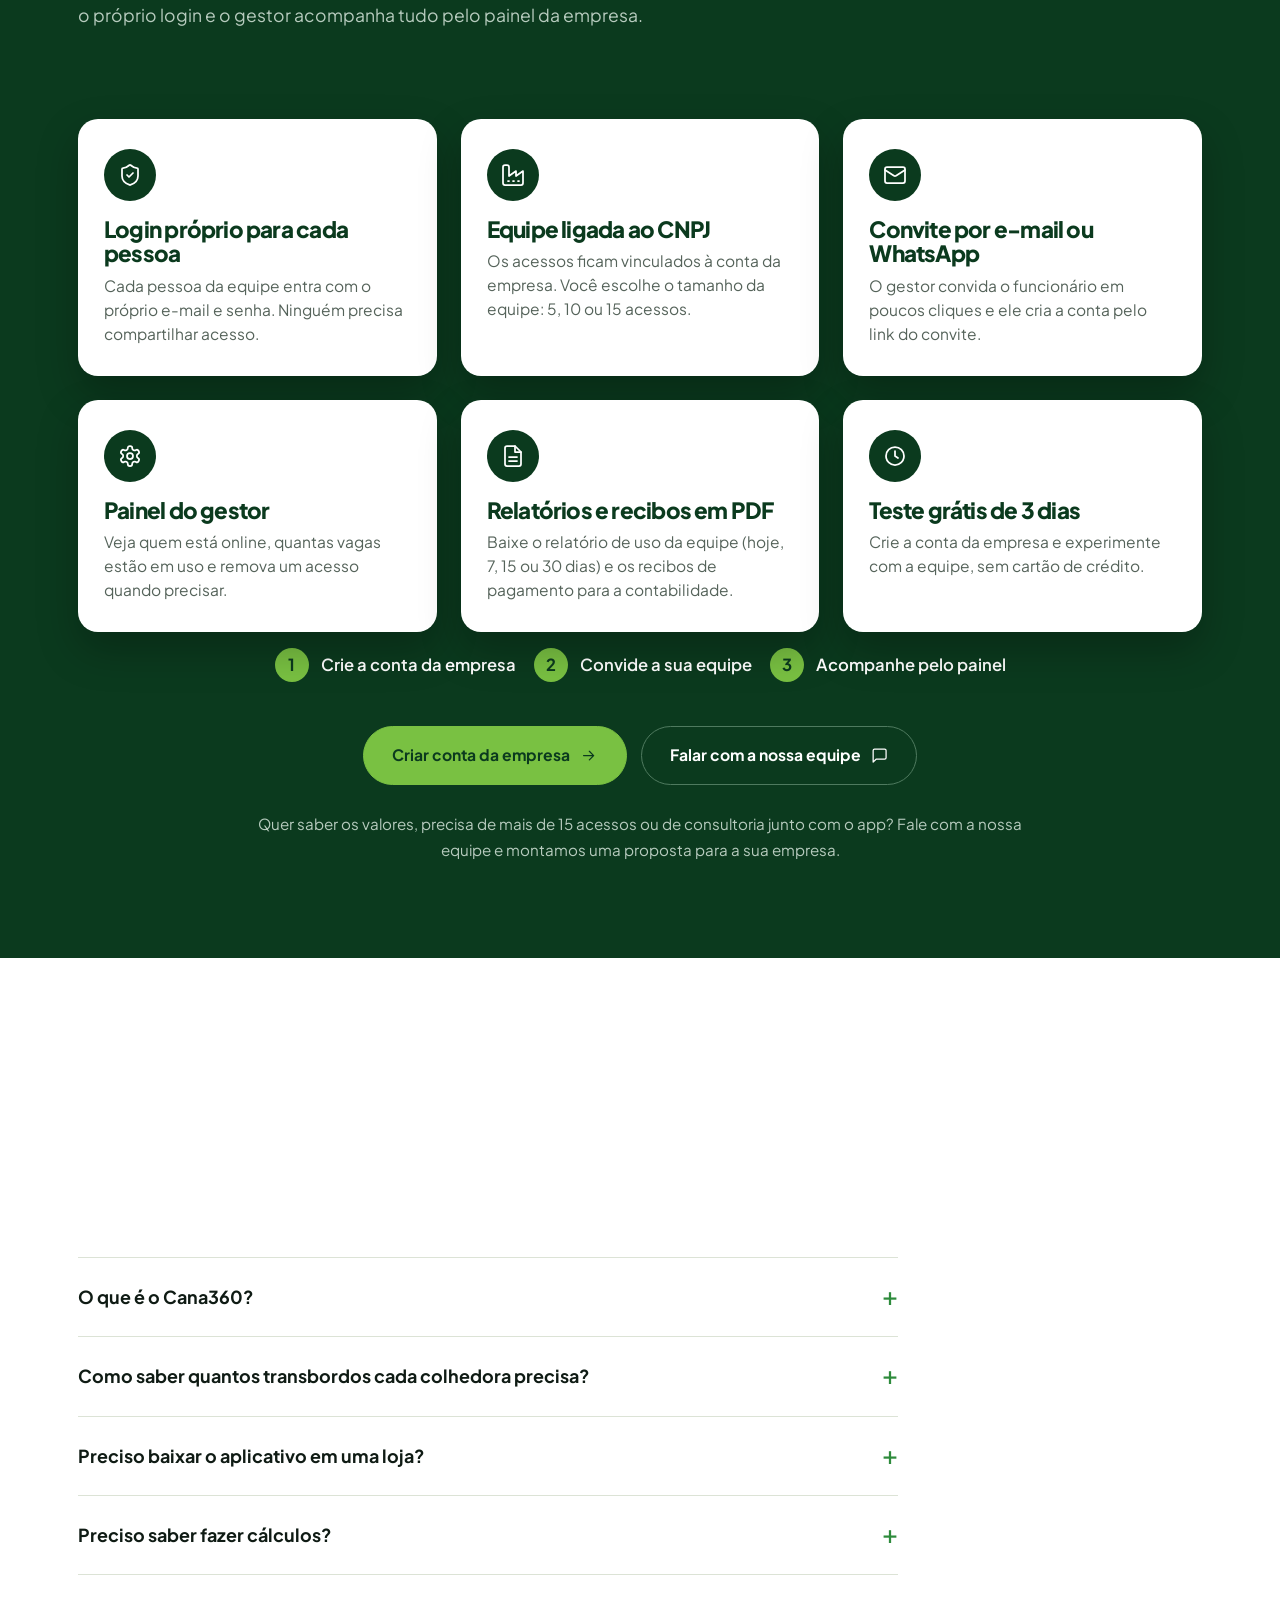
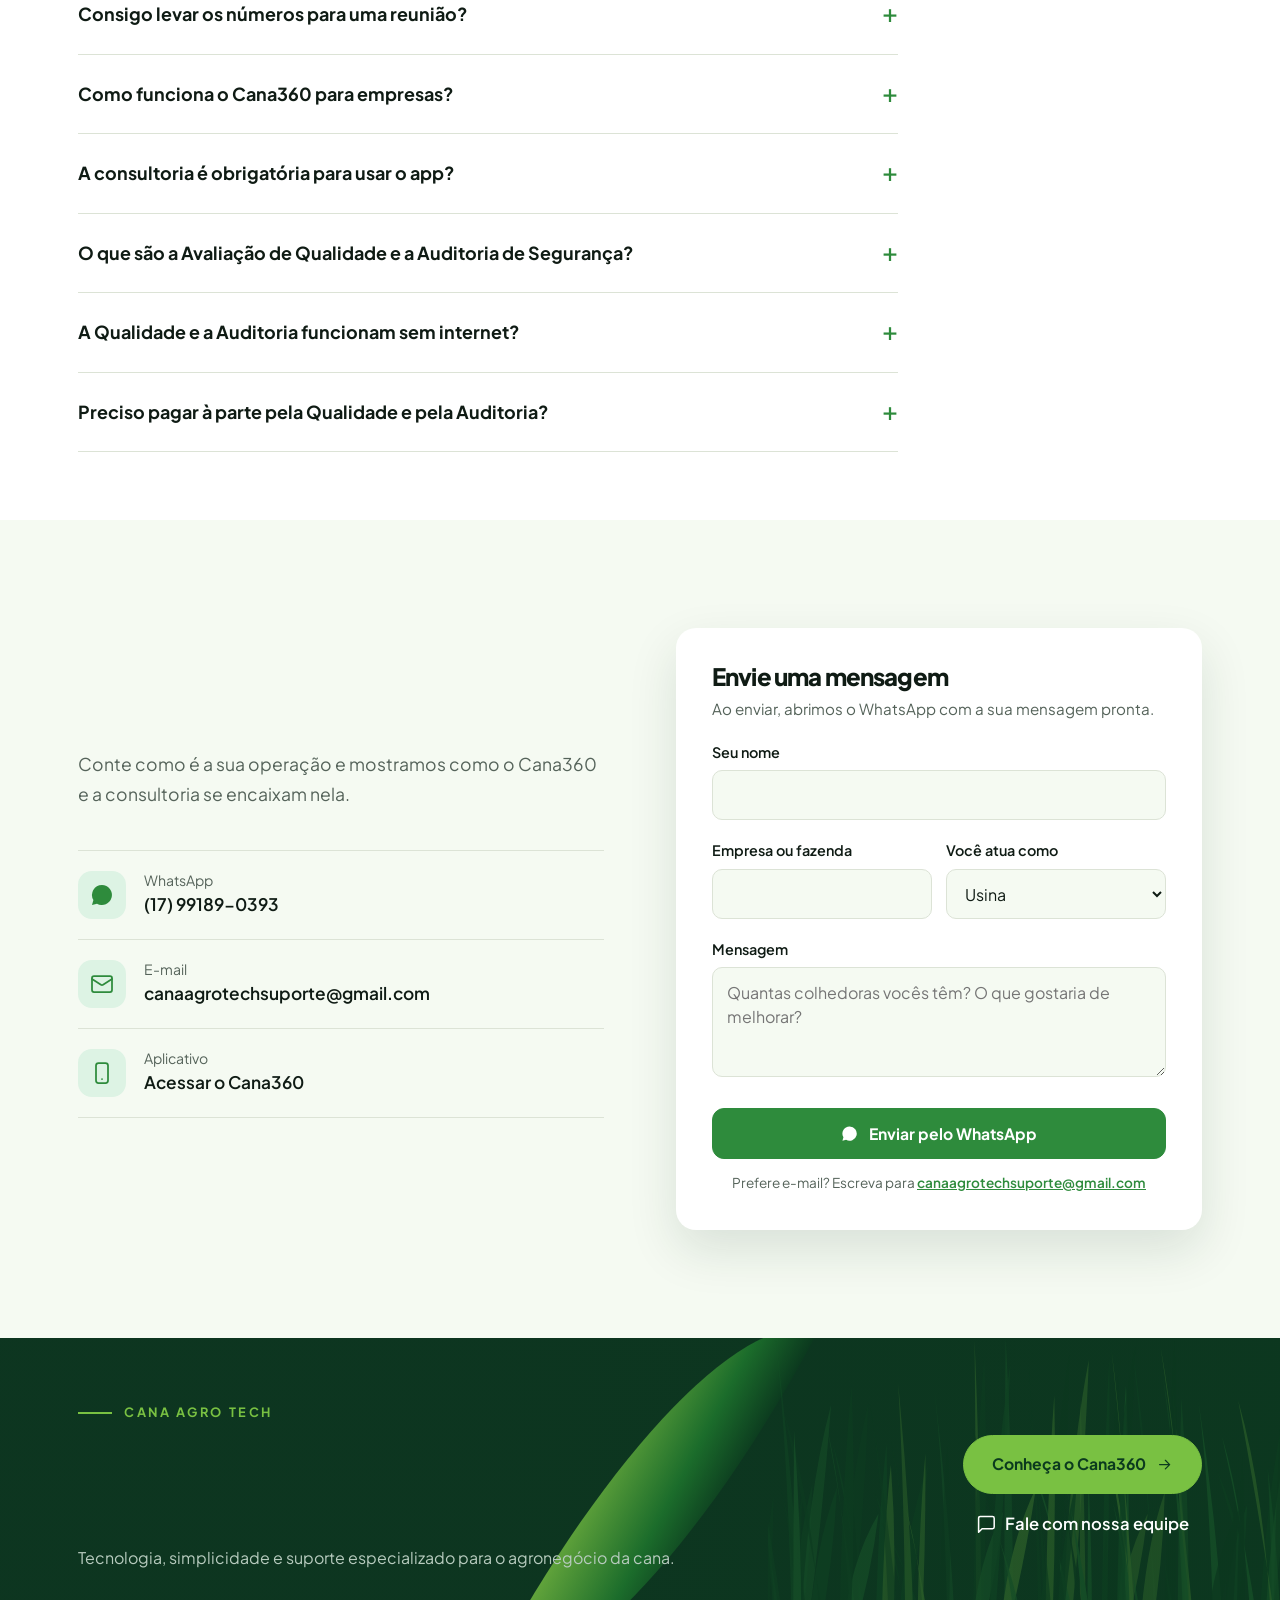
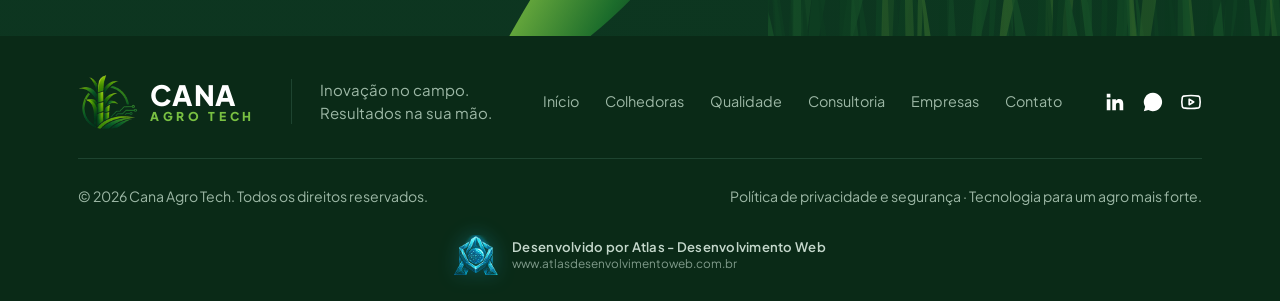
==== commit 478269da: "SEO: alt nos logos, links Saiba mais descritivos, H2 do CTA final e og:image:secure_url Co-Authored-" ====
--- a/index.html
+++ b/index.html
@@ -15,6 +15,7 @@
 <meta property="og:title" content="Cana360: aplicativo para colheita de cana-de-açúcar">
 <meta property="og:description" content="Calculadoras e controle de colhedoras para a colheita de cana, direto no celular. Conheça o Cana360, da Cana Agro Tech.">
 <meta property="og:image" content="https://www.canaagrotech.com.br/img/og-image.png">
+<meta property="og:image:secure_url" content="https://www.canaagrotech.com.br/img/og-image.png">
 <meta property="og:image:width" content="1200">
 <meta property="og:image:height" content="630">
 <meta property="og:image:alt" content="Cana Agro Tech: aplicativo Cana360 para colheita de cana-de-açúcar">
@@ -60,7 +61,7 @@
 <header class="topo">
   <div class="wrap nav">
     <a class="logo" href="#inicio" aria-label="Cana Agro Tech, voltar ao início">
-      <img src="img/logo.png" alt="" width="46" height="46">
+      <img src="img/logo.png" alt="Cana Agro Tech - Cana360" width="46" height="46">
       <span class="nm"><b>CANA</b><small>AGRO TECH</small></span>
     </a>
     <ul id="menu"><li><a href="#inicio">Início</a></li><li><a href="/controle-de-colhedoras/">Colhedoras</a></li><li><a href="/qualidade-da-colheita/">Qualidade</a></li><li><a href="/consultoria/">Consultoria</a></li><li><a href="#empresas">Empresas</a></li><li><a href="#contato">Contato</a></li></ul>
@@ -96,7 +97,7 @@
     <p class="eyebrow dark">TUDO EM UM SÓ LUGAR</p>
     <h2>O Cana360 é completo e simples</h2>
     <p class="intro">Reunimos em um só aplicativo tudo o que você precisa para acompanhar e gerenciar sua operação de cana-de-açúcar.</p>
-    <div class="cards4" id="solucoes"><a class="card" href="/controle-de-colhedoras/"><span class="ic"><svg class="ico"><use href="#i-tractor"/></svg></span><h3>Colheita</h3><p>Acompanhe o avanço das frentes, a produção e o rendimento das máquinas.</p><span class="mais">Saiba mais<svg class="ico"><use href="#i-arrow"/></svg></span><i class="img f1"></i></a><a class="card" href="/controle-de-colhedoras/"><span class="ic"><svg class="ico"><use href="#i-truck"/></svg></span><h3>Transporte</h3><p>Monitore a frota, rotas, tempos e o fluxo de carregamento.</p><span class="mais">Saiba mais<svg class="ico"><use href="#i-arrow"/></svg></span><i class="img f2"></i></a><a class="card" href="/consultoria/"><span class="ic"><svg class="ico"><use href="#i-gear"/></svg></span><h3>Gestão</h3><p>Organize equipes, registros, ocorrências e facilite a rotina administrativa.</p><span class="mais">Saiba mais<svg class="ico"><use href="#i-arrow"/></svg></span><i class="img f3"></i></a><a class="card" href="/qualidade-da-colheita/"><span class="ic"><svg class="ico"><use href="#i-bars"/></svg></span><h3>Indicadores</h3><p>Tenha dados reais e em tempo real para tomar melhores decisões.</p><span class="mais">Saiba mais<svg class="ico"><use href="#i-arrow"/></svg></span><i class="img f4"></i></a></div>
+    <div class="cards4" id="solucoes"><a class="card" href="/controle-de-colhedoras/"><span class="ic"><svg class="ico"><use href="#i-tractor"/></svg></span><h3>Colheita</h3><p>Acompanhe o avanço das frentes, a produção e o rendimento das máquinas.</p><span class="mais">Saiba mais<span class="sr-only"> sobre controle de colhedoras</span><svg class="ico"><use href="#i-arrow"/></svg></span><i class="img f1"></i></a><a class="card" href="/controle-de-colhedoras/"><span class="ic"><svg class="ico"><use href="#i-truck"/></svg></span><h3>Transporte</h3><p>Monitore a frota, rotas, tempos e o fluxo de carregamento.</p><span class="mais">Saiba mais<span class="sr-only"> sobre transbordos e caminhões</span><svg class="ico"><use href="#i-arrow"/></svg></span><i class="img f2"></i></a><a class="card" href="/consultoria/"><span class="ic"><svg class="ico"><use href="#i-gear"/></svg></span><h3>Gestão</h3><p>Organize equipes, registros, ocorrências e facilite a rotina administrativa.</p><span class="mais">Saiba mais<span class="sr-only"> sobre a consultoria</span><svg class="ico"><use href="#i-arrow"/></svg></span><i class="img f3"></i></a><a class="card" href="/qualidade-da-colheita/"><span class="ic"><svg class="ico"><use href="#i-bars"/></svg></span><h3>Indicadores</h3><p>Tenha dados reais e em tempo real para tomar melhores decisões.</p><span class="mais">Saiba mais<span class="sr-only"> sobre qualidade da colheita</span><svg class="ico"><use href="#i-arrow"/></svg></span><i class="img f4"></i></a></div>
   </div>
 </section>
 
@@ -259,7 +260,7 @@
 </section>
 <section class="cta escura" id="contato">
   <div class="wrap cta-grid">
-    <div><p class="eyebrow">CANA AGRO TECH</p><h2>Leve sua operação<br>para um novo nível</h2><p class="intro">Tecnologia, simplicidade e suporte especializado para o agronegócio da cana.</p></div>
+    <div><p class="eyebrow">CANA AGRO TECH</p><h2>Comece o teste grátis<br>de 3 dias do Cana360</h2><p class="intro">Tecnologia, simplicidade e suporte especializado para o agronegócio da cana.</p></div>
     <div class="cta-bt"><a class="btn pre pill" href="https://app.canaagrotech.com.br" target="_blank" rel="noopener">Conheça o Cana360<svg class="ico"><use href="#i-arrow"/></svg></a>
     <a class="lk" href="https://wa.me/5517991890393?text=Ol%C3%A1!%20Quero%20conhecer%20a%20Cana%20Agro%20Tech." target="_blank" rel="noopener"><svg class="ico"><use href="#i-ch"/></svg>Fale com nossa equipe</a></div>
   </div>
@@ -269,7 +270,7 @@
 <footer>
   <div class="wrap">
     <div class="rodape">
-      <a class="logo" href="#inicio"><img src="img/logo.png" alt="" width="46" height="46"><span class="nm"><b>CANA</b><small>AGRO TECH</small></span></a>
+      <a class="logo" href="#inicio"><img src="img/logo.png" alt="Cana Agro Tech - Cana360" width="46" height="46"><span class="nm"><b>CANA</b><small>AGRO TECH</small></span></a>
       <p class="tg">Inovação no campo. Resultados na sua mão.</p>
       <nav aria-label="Rodapé"><a href="#inicio">Início</a><a href="/controle-de-colhedoras/">Colhedoras</a><a href="/qualidade-da-colheita/">Qualidade</a><a href="/consultoria/">Consultoria</a><a href="#empresas">Empresas</a><a href="#contato">Contato</a></nav>
       <div class="soc"><a href="https://www.linkedin.com/in/fabio-parreira-0b097a136" aria-label="LinkedIn"><svg class="ico cheio"><use href="#i-in"/></svg></a><a href="https://wa.me/5517991890393" target="_blank" rel="noopener" aria-label="WhatsApp"><svg class="ico cheio"><use href="#i-zap"/></svg></a><a href="#" aria-label="YouTube"><svg class="ico"><use href="#i-yt"/></svg></a></div>
--- a/css/style.css
+++ b/css/style.css
@@ -479,3 +479,5 @@
 .tela .duo .cel{width:min(236px,46%)}
 @media (max-width:900px){.tela .duo .cel{width:min(200px,44%)}}
 @media (max-width:900px){.tela.rev .fig{order:-1}}
+
+.sr-only{position:absolute;width:1px;height:1px;padding:0;margin:-1px;overflow:hidden;clip:rect(0,0,0,0);white-space:nowrap;border:0}
